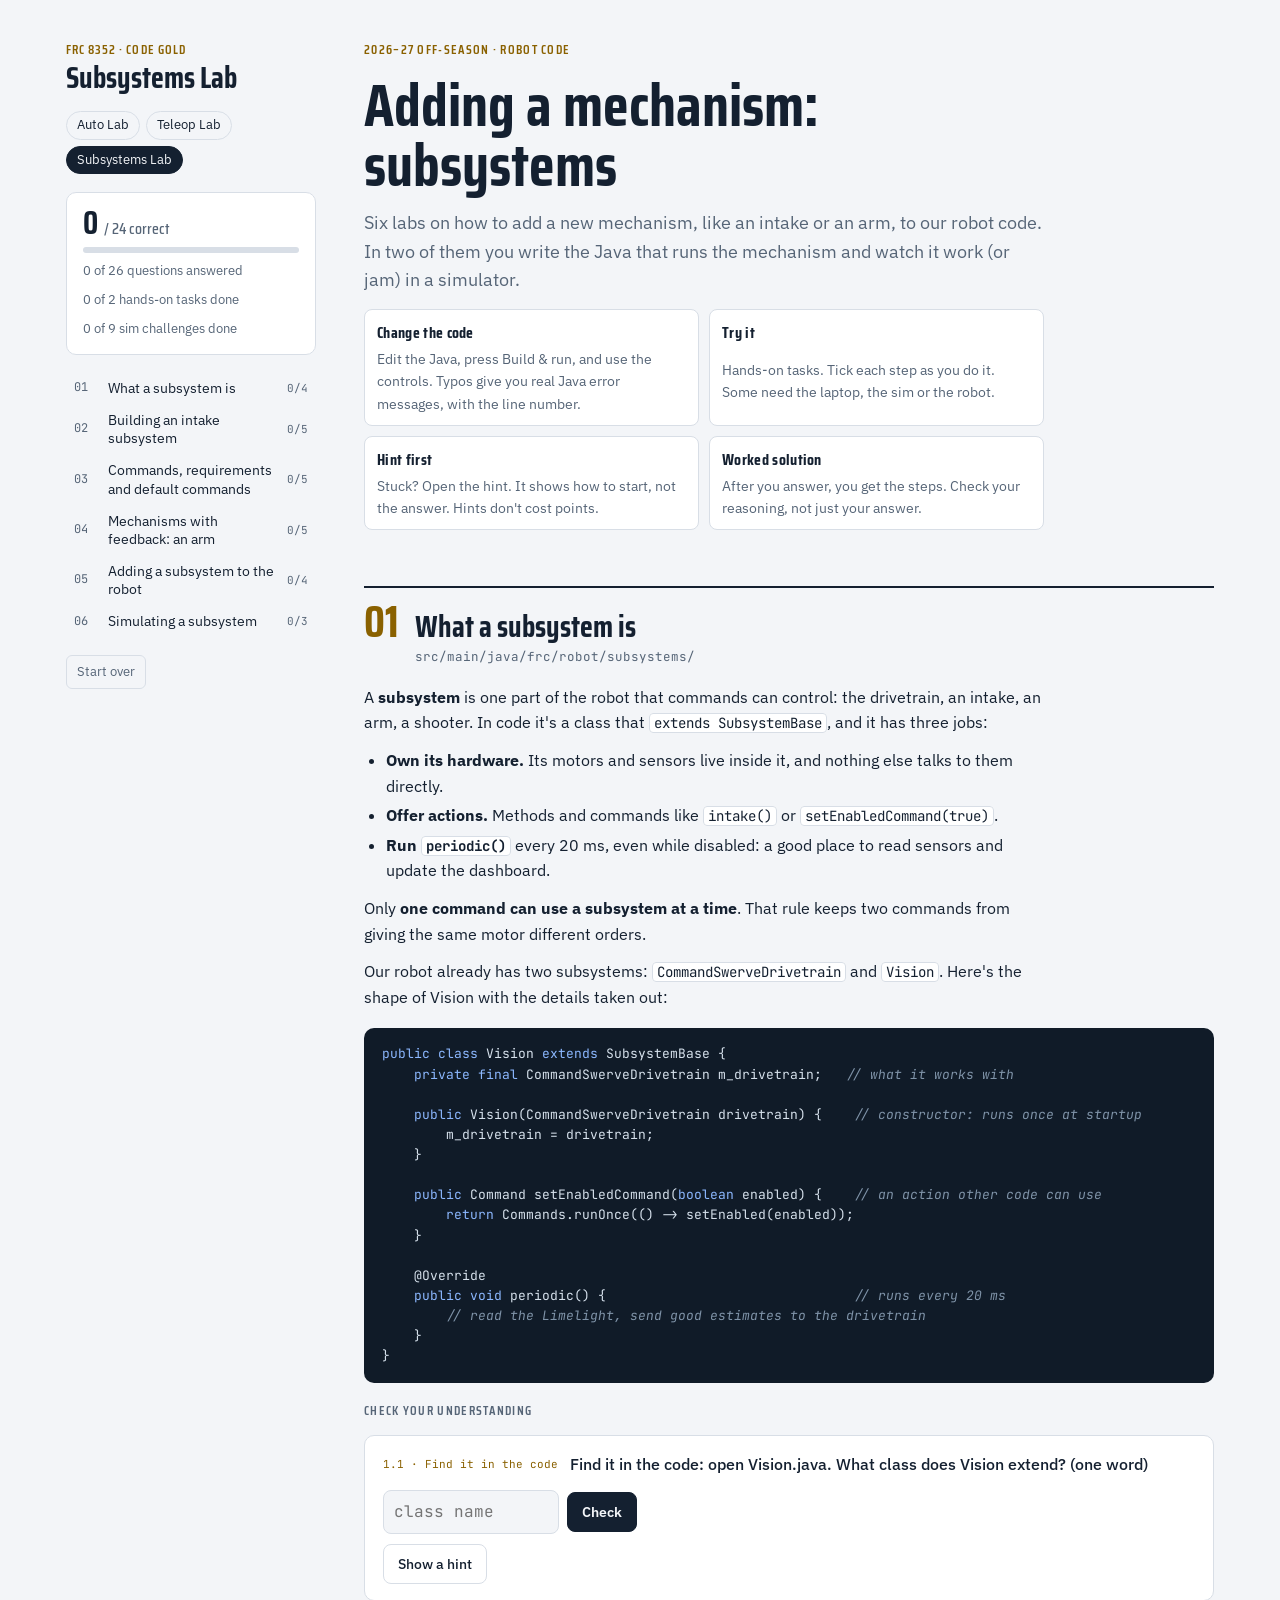
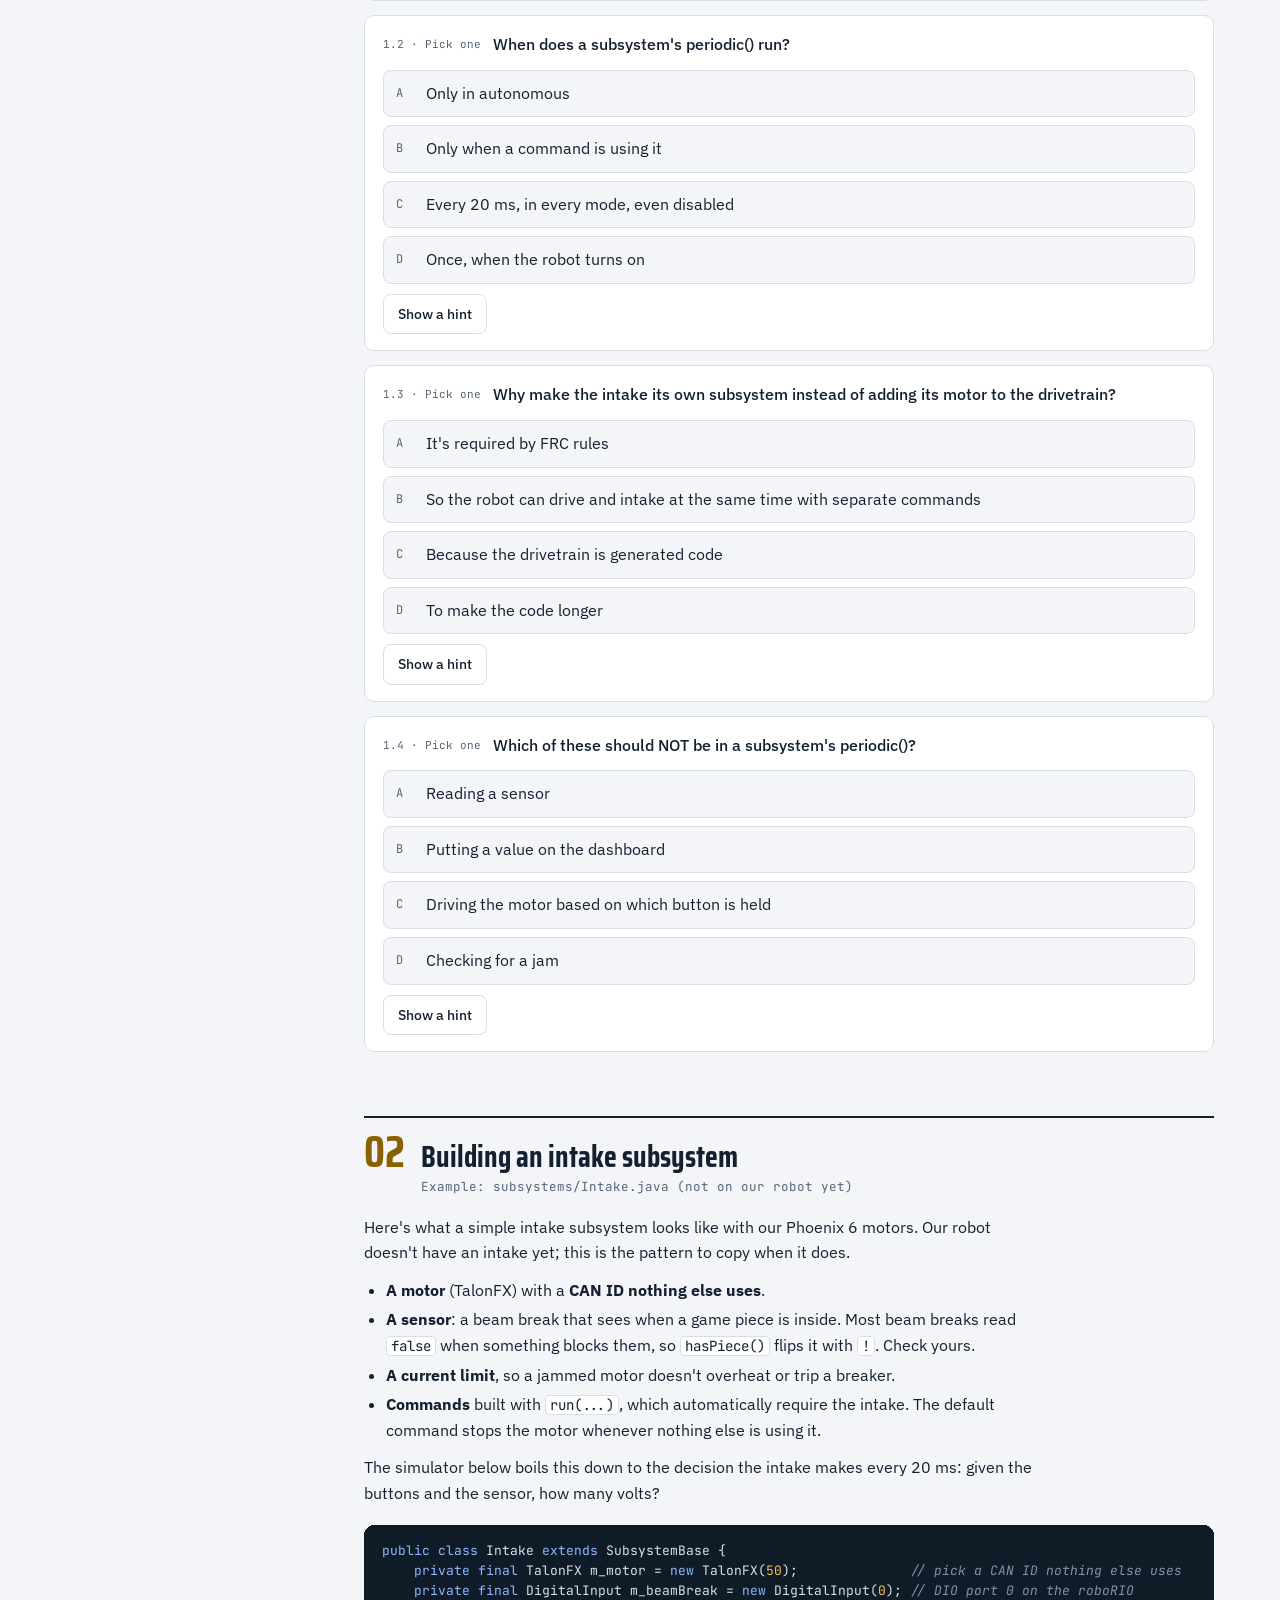
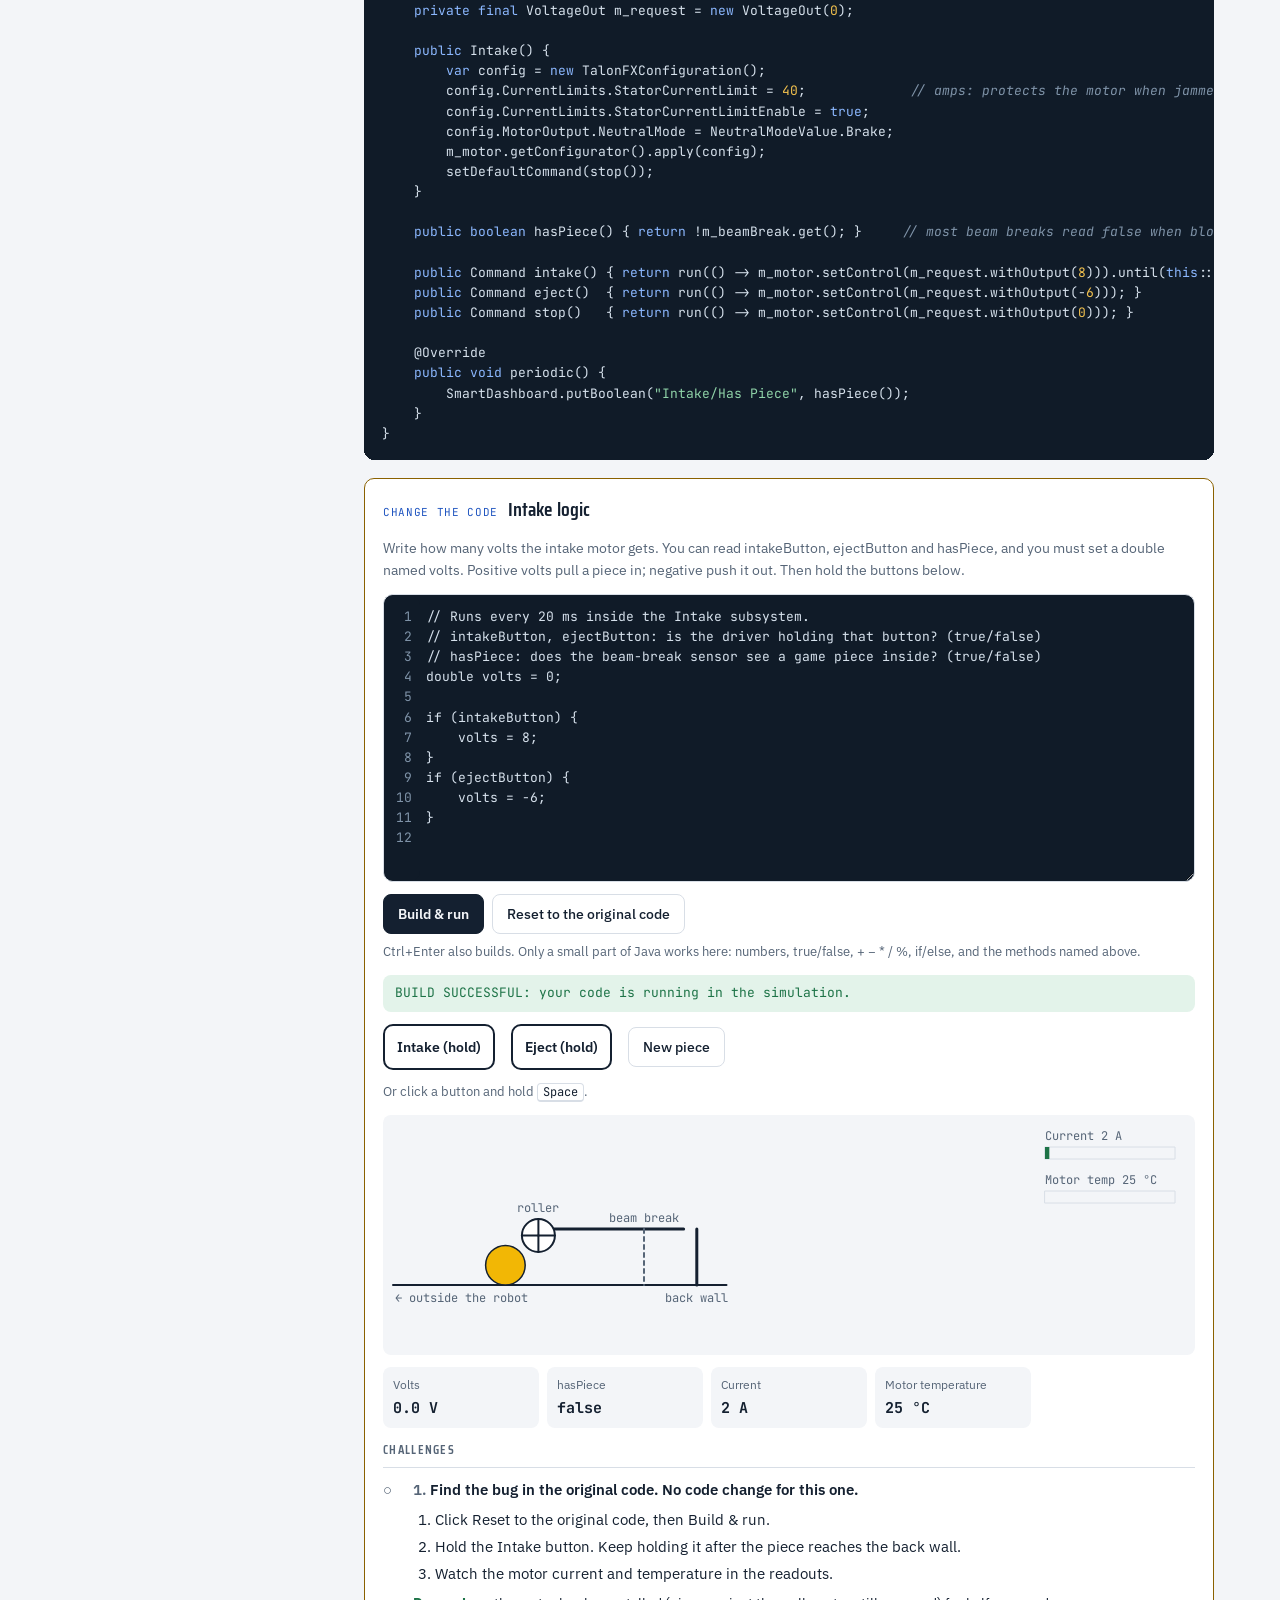
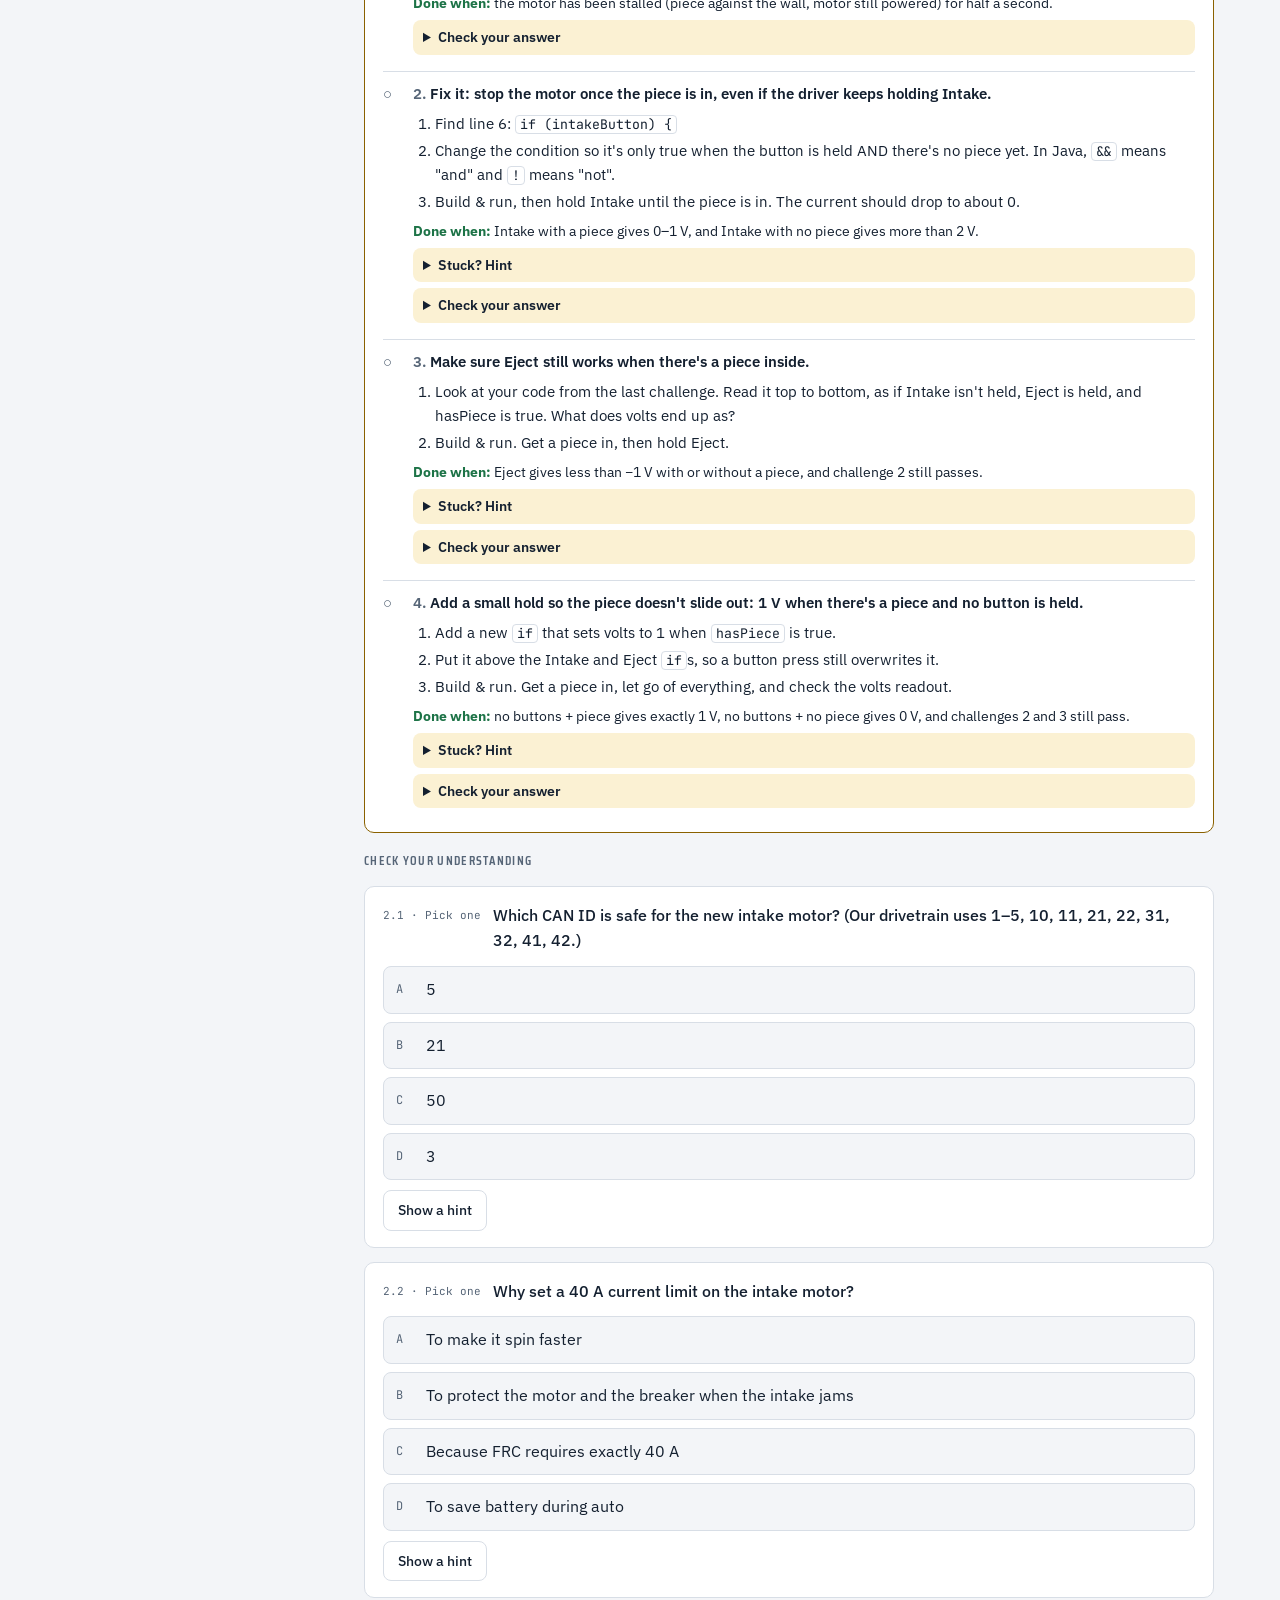
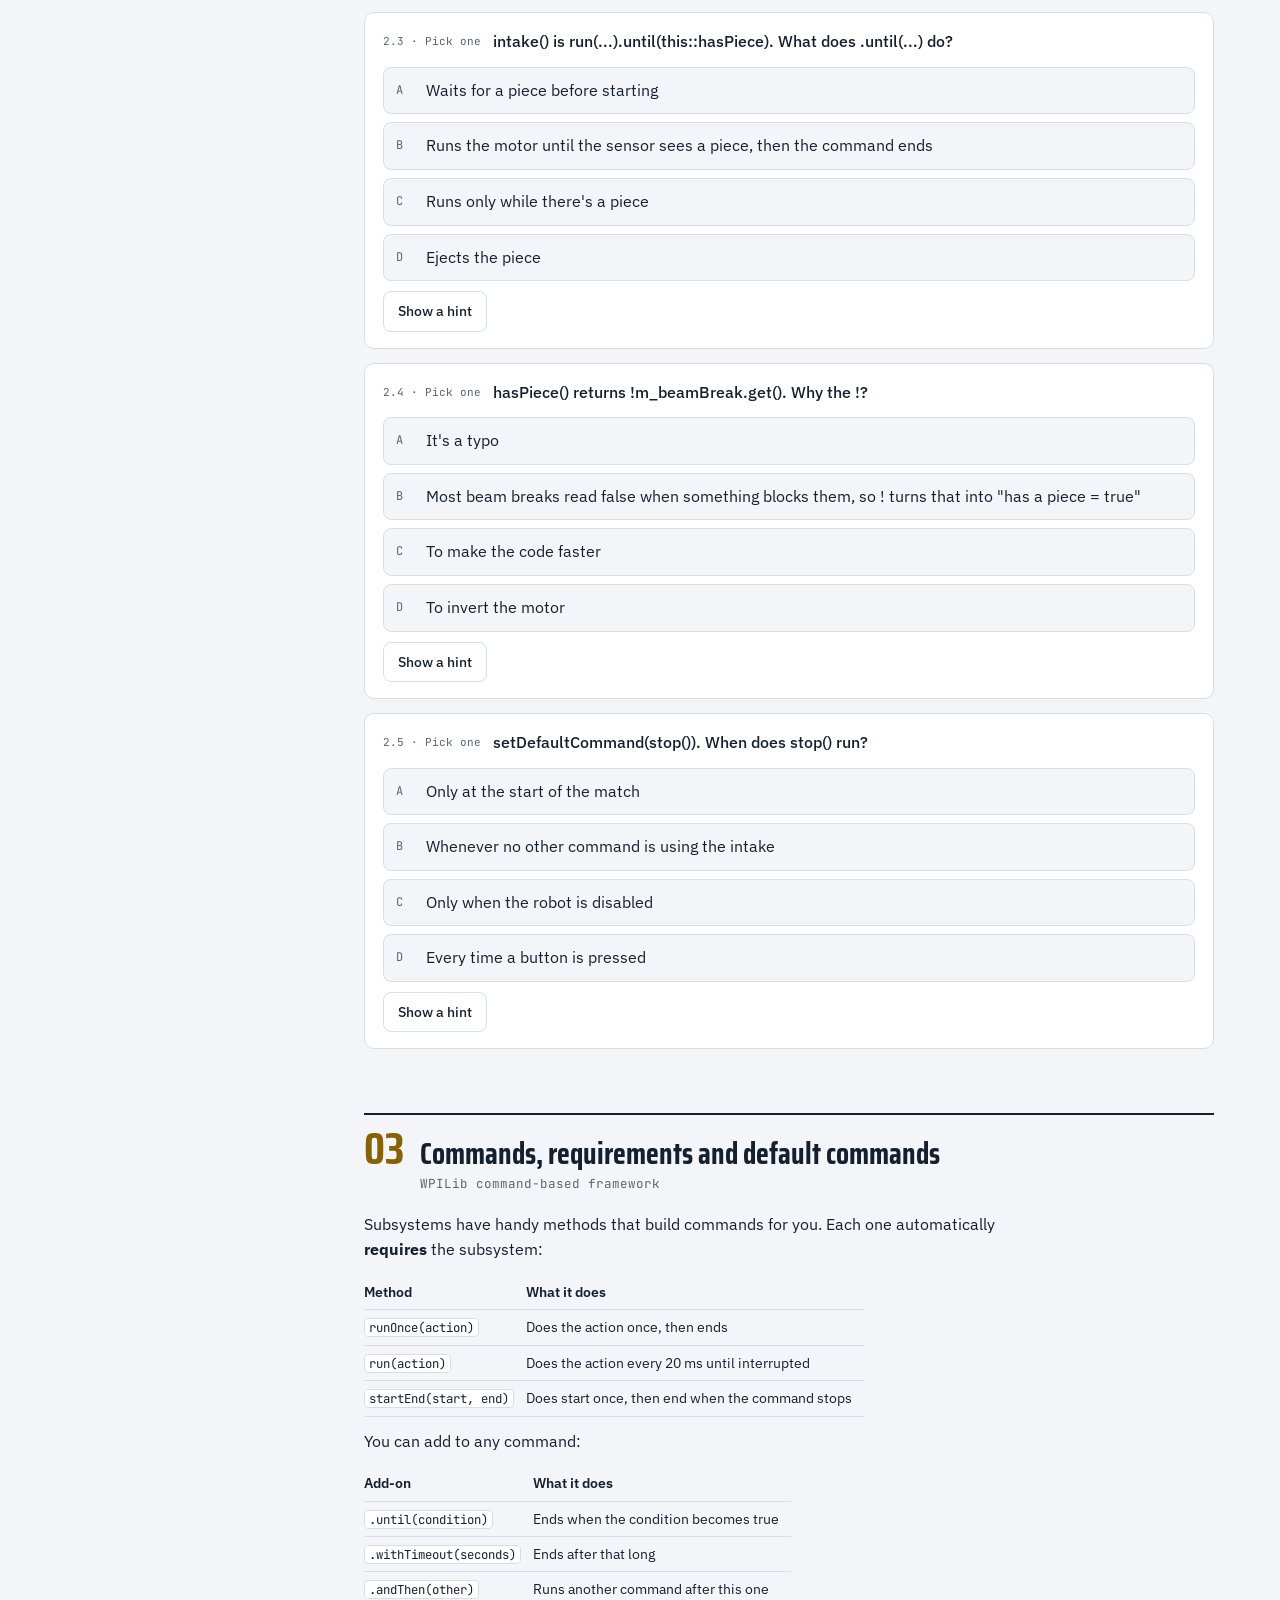
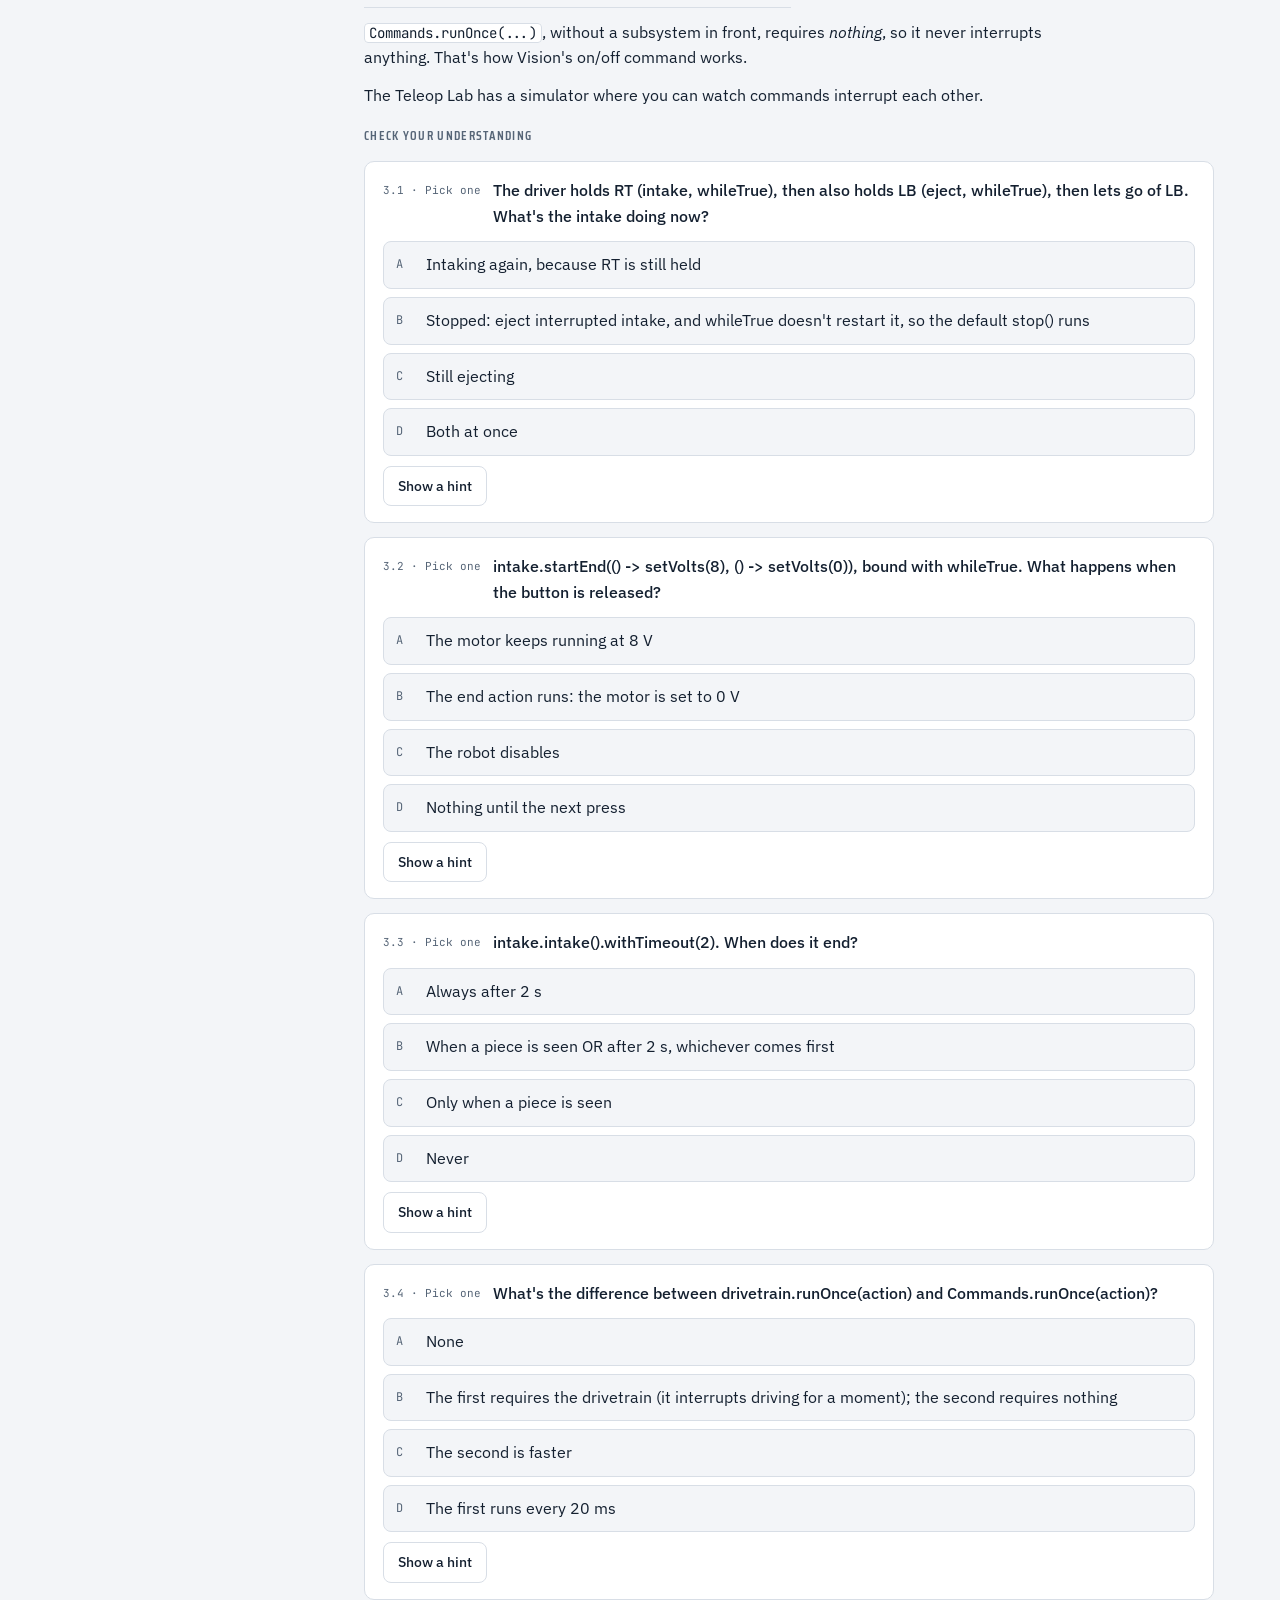
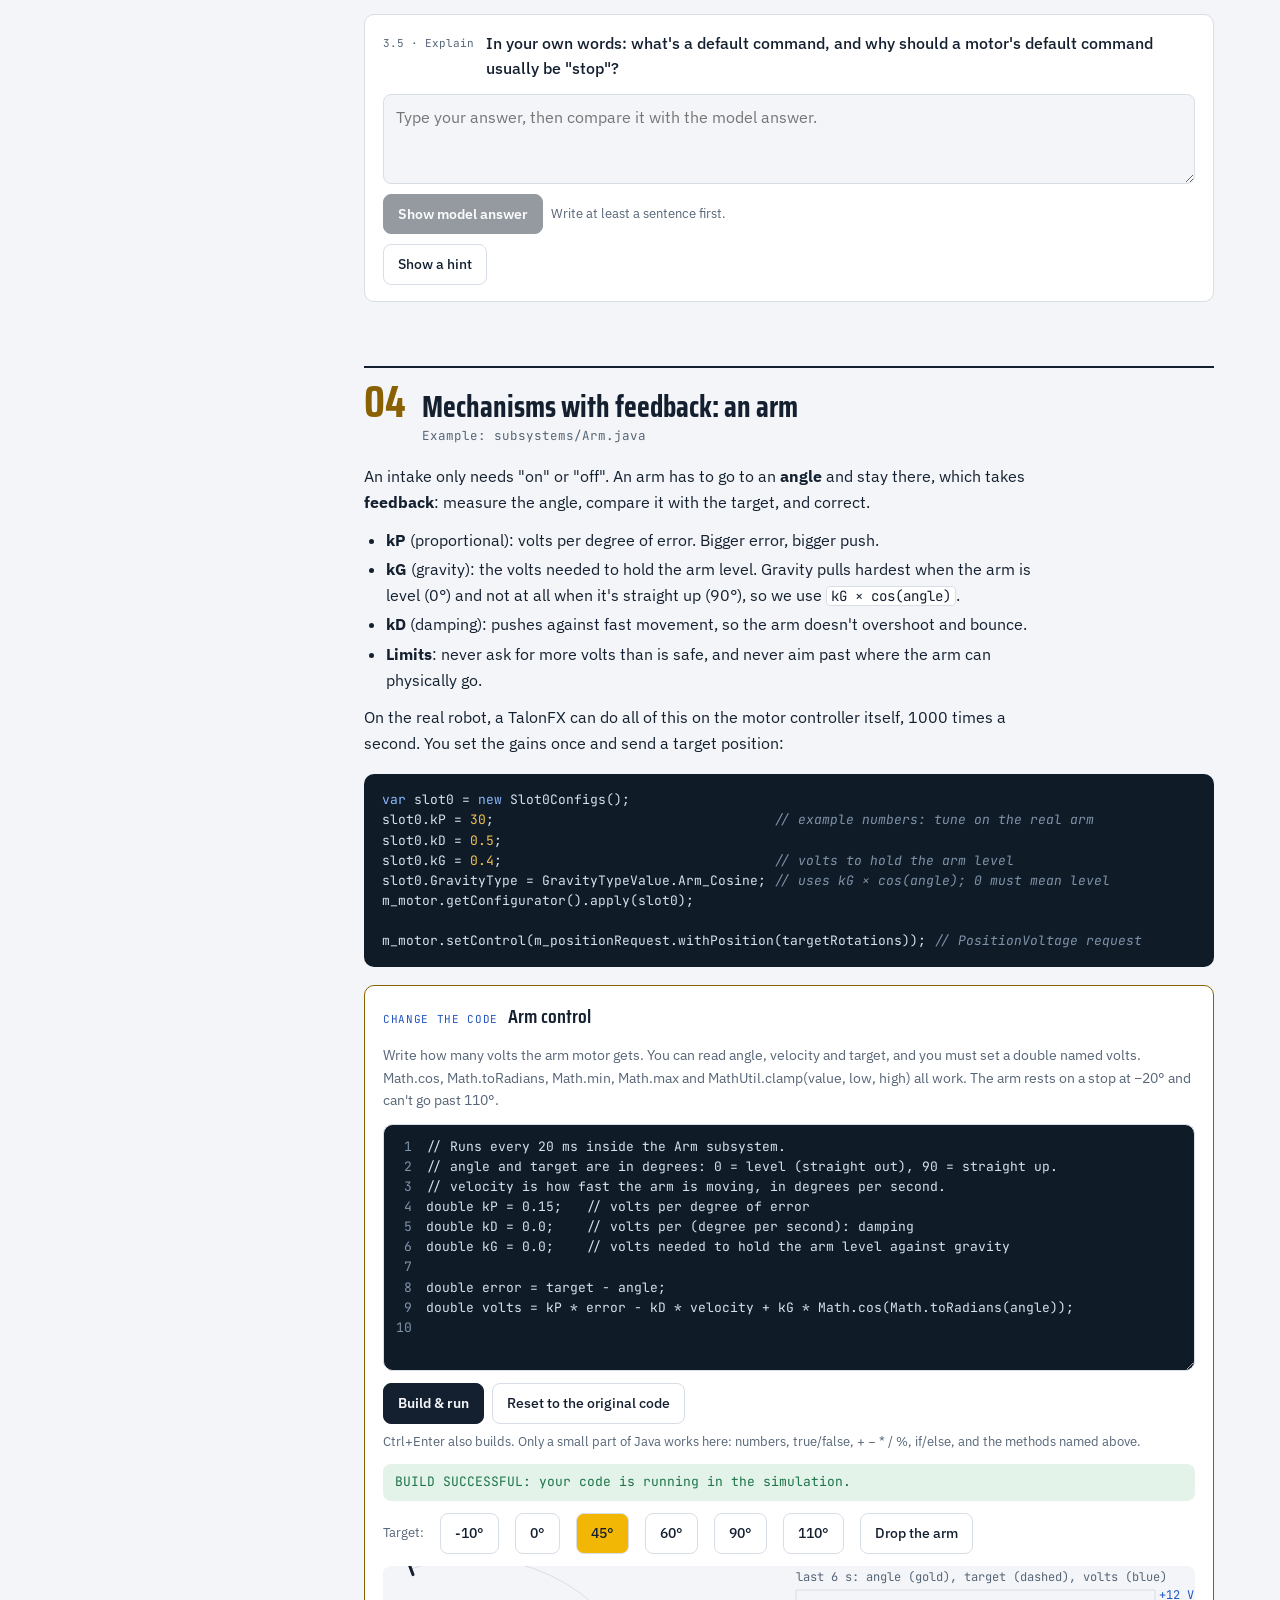
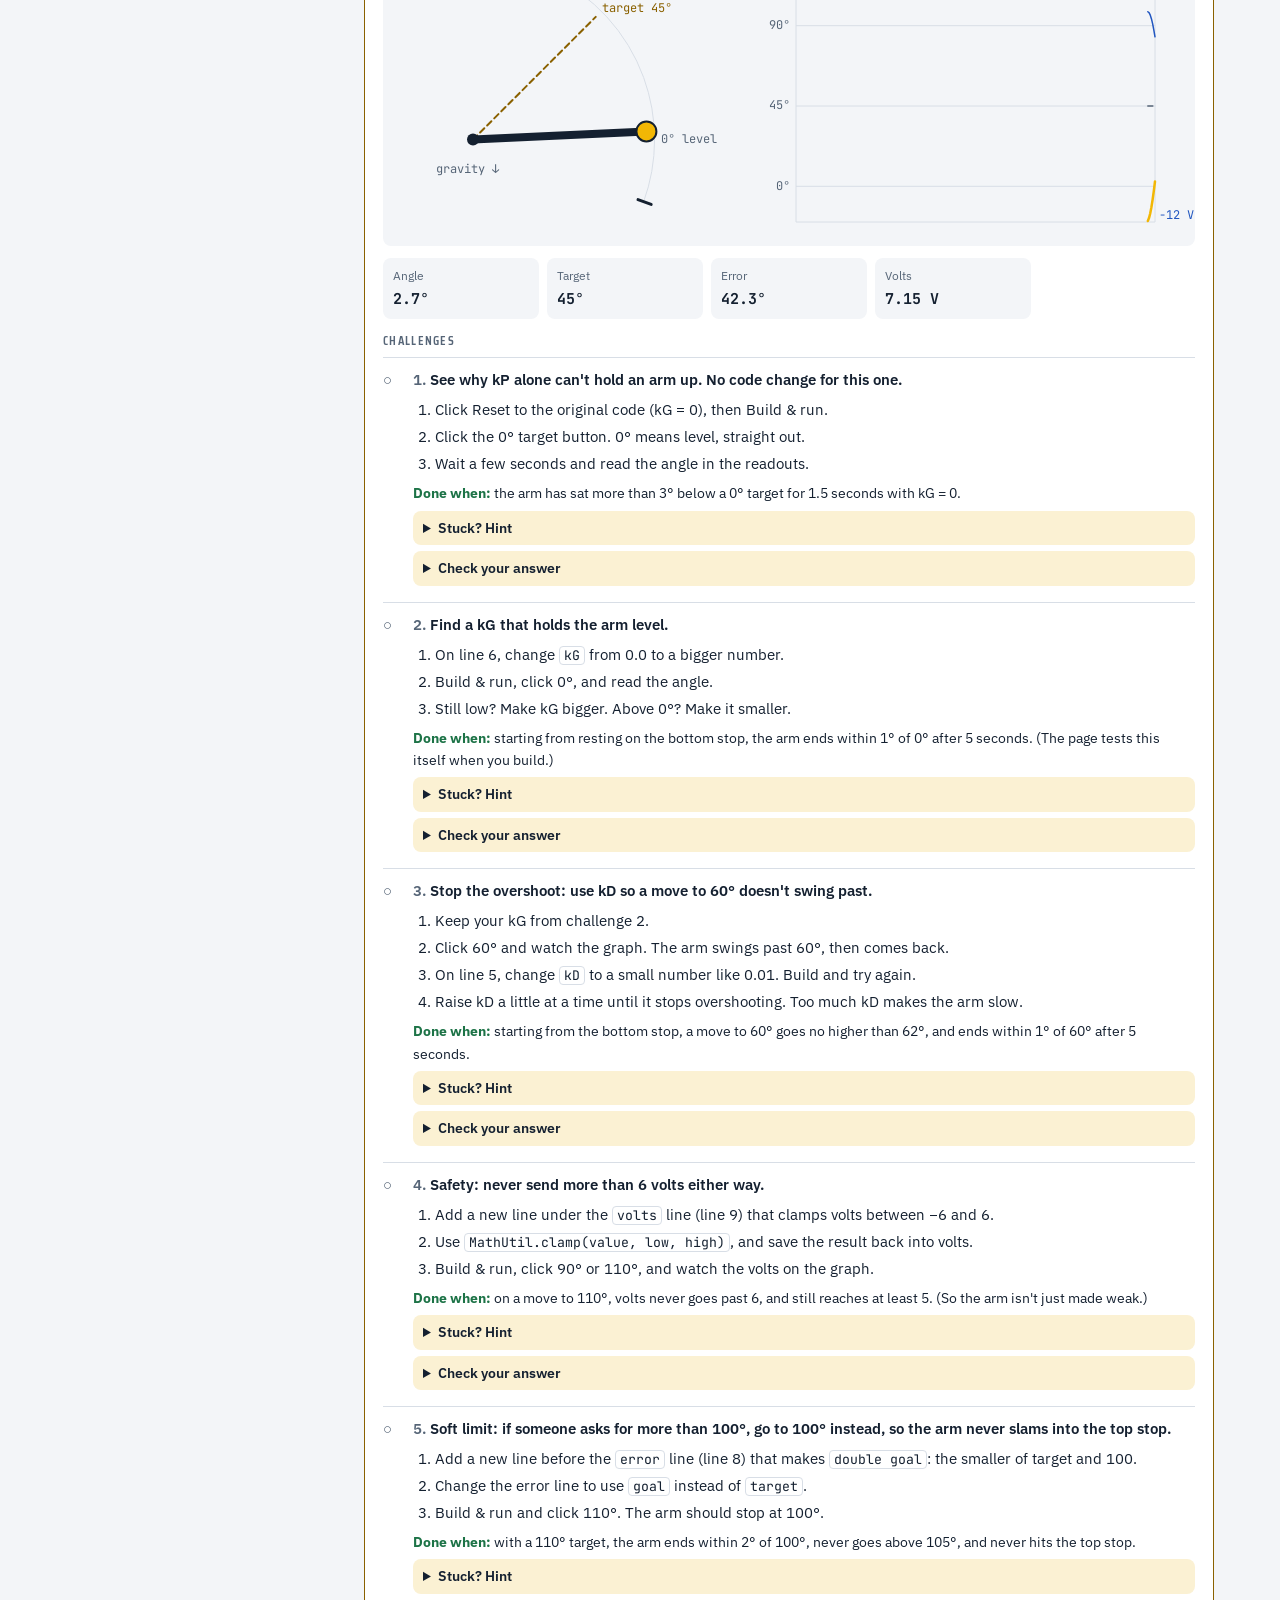
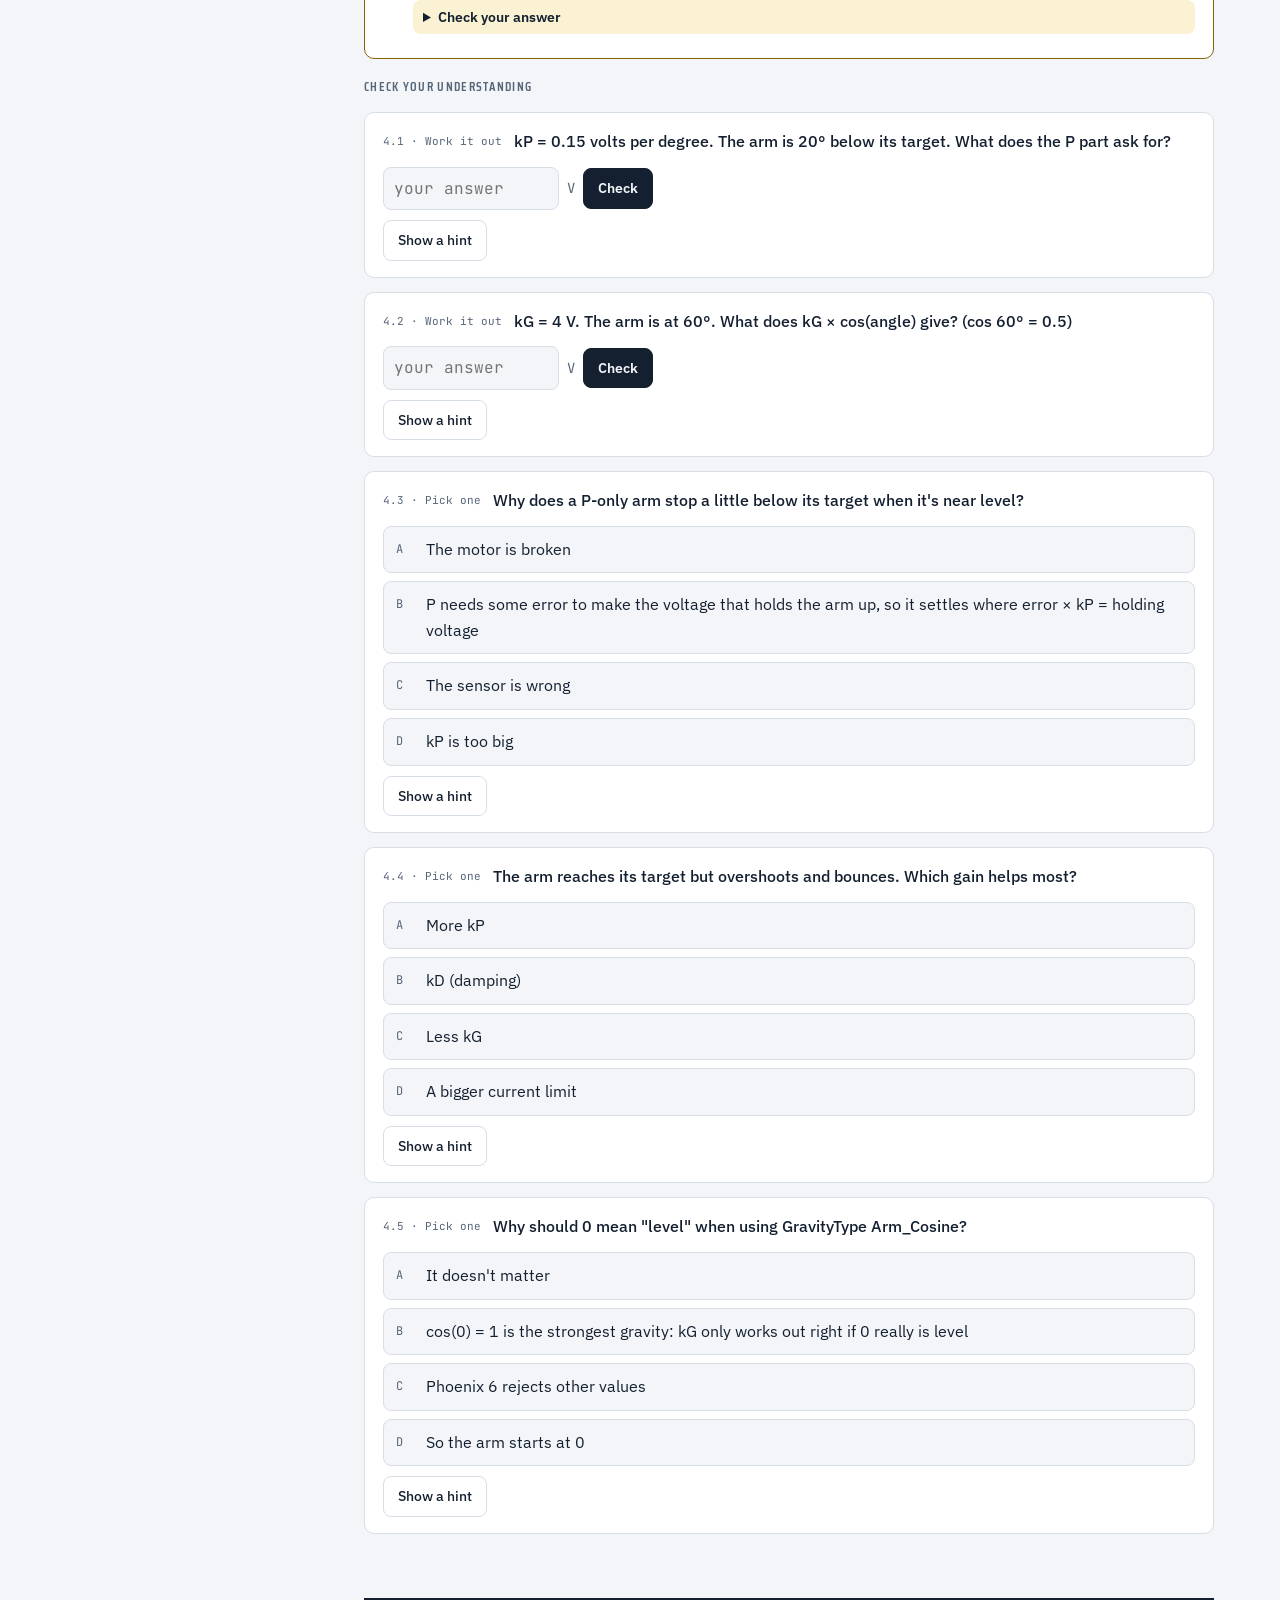
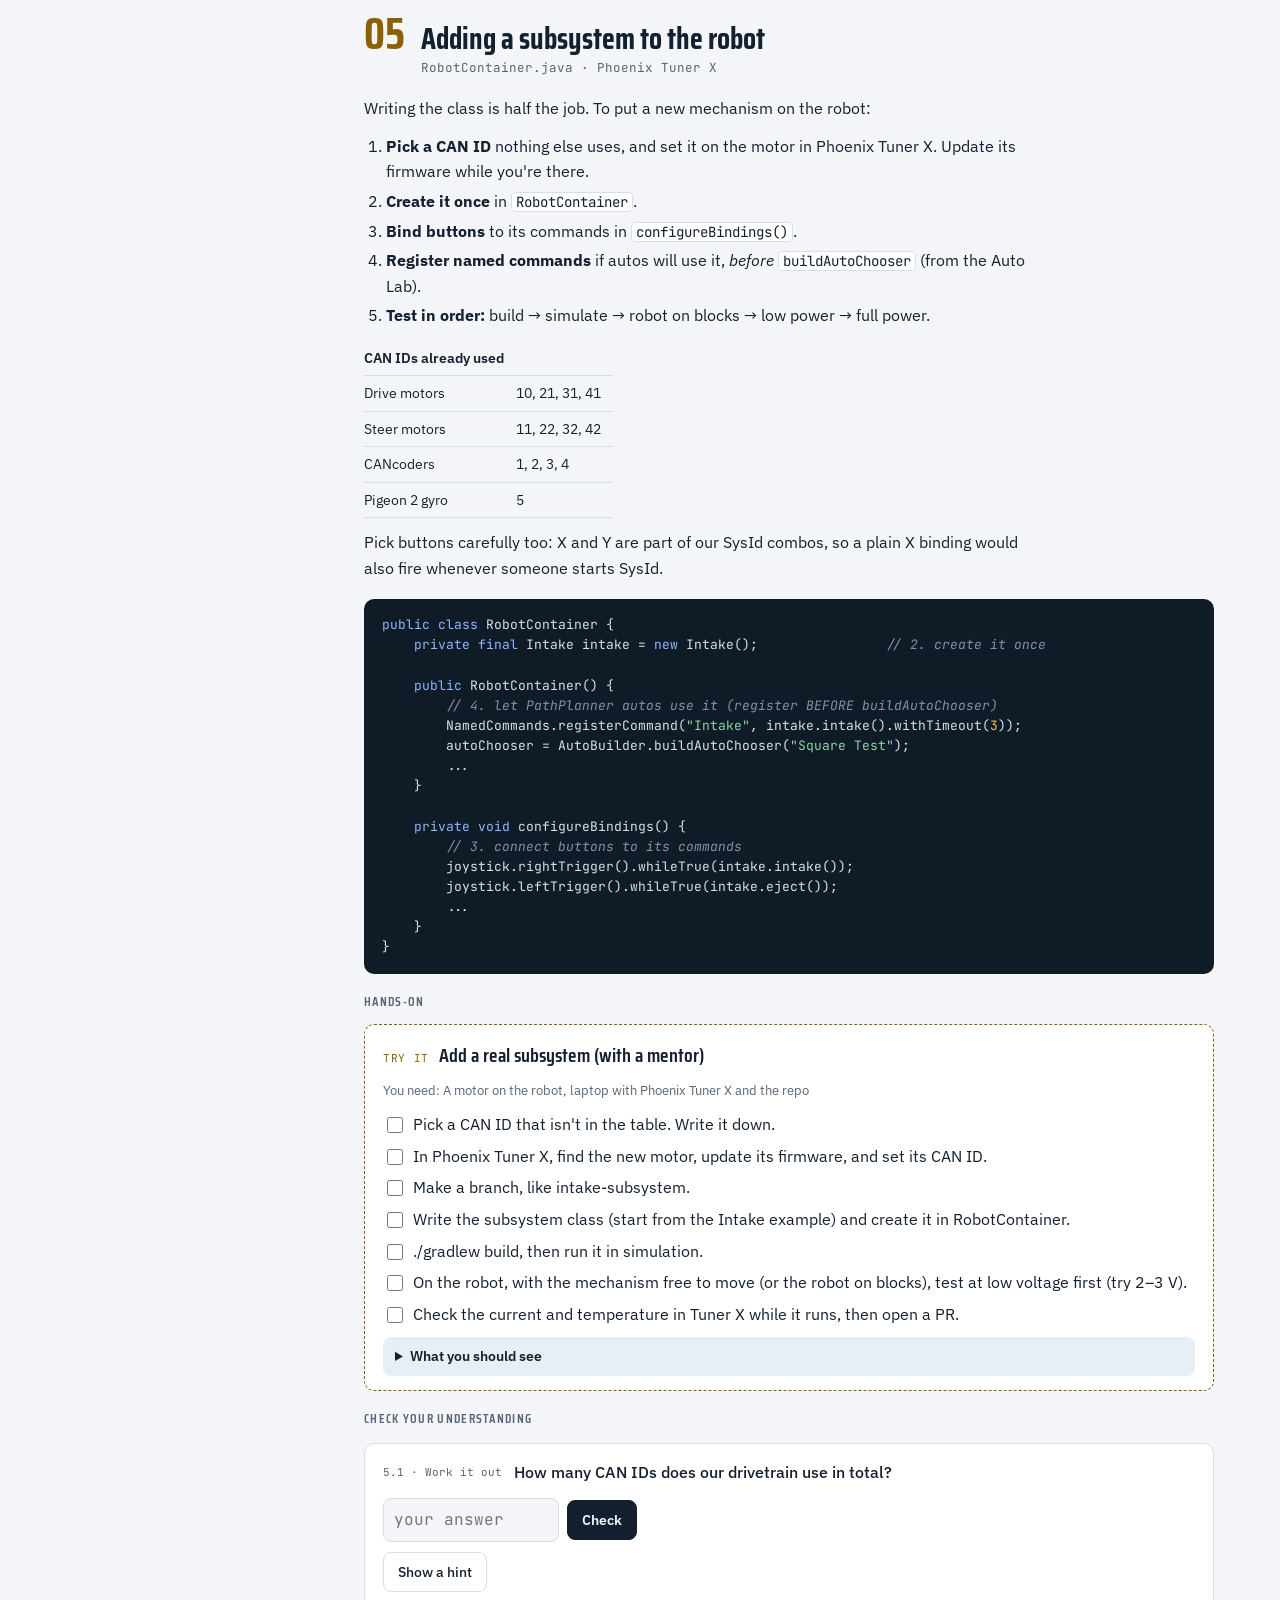
==== subsystems.html @ b02b37c6 "Make code challenges step-by-step Each challenge in the Teleop and Subsystems labs now says which li" ====
<!doctype html>
<html lang="en">
<head>
<meta charset="utf-8">
<meta name="viewport" content="width=device-width,initial-scale=1,viewport-fit=cover">
<title>CODE Gold Subsystems Lab</title>
<meta name="claude:viewport-fit-sides" content="cover">
<link rel="preconnect" href="https://fonts.googleapis.com">
<link rel="preconnect" href="https://fonts.gstatic.com" crossorigin>
<link rel="stylesheet" href="https://fonts.googleapis.com/css2?family=Saira+Condensed:wght@500;600;700&family=IBM+Plex+Sans:ital,wght@0,400;0,500;0,600;1,400&family=JetBrains+Mono:wght@400;500&display=swap">
<link rel="stylesheet" href="lab.css">
</head>
<body>
<div class="wrap">
  <aside class="rail">
    <div class="brand">
      <span class="team">FRC 8352 · CODE Gold</span>
      <span class="name">Subsystems Lab</span>
    </div>
    <nav class="labnav" aria-label="Labs"><a href="./">Auto Lab</a><a href="teleop.html">Teleop Lab</a><a href="subsystems.html" aria-current="page">Subsystems Lab</a></nav>
    <div class="score" aria-live="polite">
      <div class="big"><span id="scoreRight">0</span> <small>/ <span id="scoreTotal">0</span> correct</small></div>
      <div class="bar"><i id="scoreBar"></i></div>
      <div class="sub" id="scoreSub">0 of 0 questions answered</div>
      <div class="sub" id="taskSub">0 of 0 hands-on tasks done</div>
      <div class="sub" id="simSub">0 of 0 sim challenges done</div>
    </div>
    <ul class="toc" id="toc"></ul>
    <button class="reset" id="resetBtn" type="button">Start over</button>
  </aside>

  <main>
    <section class="intro">
      <span class="eyebrow">2026–27 off-season · robot code</span>
      <h1>Adding a mechanism: subsystems</h1>
      <p class="lede">Six labs on how to add a new mechanism, like an intake or an arm, to our robot code. In two of them you write the Java that runs the mechanism and watch it work (or jam) in a simulator.</p>
      <div class="legend">
        <div><b>Change the code</b><span>Edit the Java, press Build &amp; run, and use the controls. Typos give you real Java error messages, with the line number.</span></div>
        <div><b>Try it</b><span>Hands-on tasks. Tick each step as you do it. Some need the laptop, the sim or the robot.</span></div>
        <div><b>Hint first</b><span>Stuck? Open the hint. It shows how to start, not the answer. Hints don't cost points.</span></div>
        <div><b>Worked solution</b><span>After you answer, you get the steps. Check your reasoning, not just your answer.</span></div>
      </div>
    </section>
    <div class="lessons" id="lessons"></div>
    <section class="done-card">
      <h2>Finished?</h2>
      <p id="doneText">Answer every question to see your result here.</p>
      <ul id="doneList"></ul>
    </section>
  </main>
</div>

<script src="lab.js"></script>
<script>
/* ===================== lessons ===================== */
const SUB_LESSONS = [
{
  id: "what", title: "What a subsystem is", where: "src/main/java/frc/robot/subsystems/",
  body: `
<p>A <b>subsystem</b> is one part of the robot that commands can control: the drivetrain, an intake, an arm, a shooter. In code it's a class that <code>extends SubsystemBase</code>, and it has three jobs:</p>
<ul>
<li><b>Own its hardware.</b> Its motors and sensors live inside it, and nothing else talks to them directly.</li>
<li><b>Offer actions.</b> Methods and commands like <code>intake()</code> or <code>setEnabledCommand(true)</code>.</li>
<li><b>Run <code>periodic()</code></b> every 20 ms, even while disabled: a good place to read sensors and update the dashboard.</li>
</ul>
<p>Only <b>one command can use a subsystem at a time</b>. That rule keeps two commands from giving the same motor different orders.</p>
<p>Our robot already has two subsystems: <code>CommandSwerveDrivetrain</code> and <code>Vision</code>. Here's the shape of Vision with the details taken out:</p>`,
  code: `public class Vision extends SubsystemBase {
    private final CommandSwerveDrivetrain m_drivetrain;   // what it works with

    public Vision(CommandSwerveDrivetrain drivetrain) {    // constructor: runs once at startup
        m_drivetrain = drivetrain;
    }

    public Command setEnabledCommand(boolean enabled) {    // an action other code can use
        return Commands.runOnce(() -> setEnabled(enabled));
    }

    @Override
    public void periodic() {                               // runs every 20 ms
        // read the Limelight, send good estimates to the drivetrain
    }
}`,
  questions: [
    { id: "w1", type: "text", find: true, q: "Find it in the code: open Vision.java. What class does Vision extend? (one word)", accept: ["SubsystemBase"], placeholder: "class name",
      hint: "Look at the line that starts with public class Vision.",
      steps: ["Open subsystems/Vision.java.", "The class line reads: public class Vision extends SubsystemBase.", "Extending SubsystemBase is what makes it a subsystem: WPILib calls its periodic() and tracks which command is using it."] },
    { id: "w2", type: "mc", q: "When does a subsystem's periodic() run?",
      options: ["Only in autonomous", "Only when a command is using it", "Every 20 ms, in every mode, even disabled", "Once, when the robot turns on"], answer: 2,
      hint: "Read the third bullet in the lesson.",
      steps: ["The command scheduler calls periodic() on every subsystem each loop.", "The loop runs every 20 ms in every mode, including disabled.", "That's why Vision can keep reading the Limelight while the robot is disabled."] },
    { id: "w3", type: "mc", q: "Why make the intake its own subsystem instead of adding its motor to the drivetrain?",
      options: ["It's required by FRC rules", "So the robot can drive and intake at the same time with separate commands", "Because the drivetrain is generated code", "To make the code longer"], answer: 1,
      hint: "Remember the rule: one command per subsystem.",
      steps: ["Only one command can use a subsystem at a time.", "If the intake motor were in the drivetrain, an intake command would interrupt driving.", "As separate subsystems, a drive command and an intake command can run together."] },
    { id: "w4", type: "mc", q: "Which of these should NOT be in a subsystem's periodic()?",
      options: ["Reading a sensor", "Putting a value on the dashboard", "Driving the motor based on which button is held", "Checking for a jam"], answer: 2,
      hint: "Which job belongs to commands and bindings instead?",
      steps: ["periodic() runs all the time, no matter which command is running.", "Deciding what the motor does from buttons is the job of commands and bindings.", "If periodic() also drove the motor, it would fight whatever command is running."] }
  ]
},
{
  id: "build", sims: ["intake"], title: "Building an intake subsystem", where: "Example: subsystems/Intake.java (not on our robot yet)",
  body: `
<p>Here's what a simple intake subsystem looks like with our Phoenix 6 motors. Our robot doesn't have an intake yet; this is the pattern to copy when it does.</p>
<ul>
<li><b>A motor</b> (TalonFX) with a <b>CAN ID nothing else uses</b>.</li>
<li><b>A sensor</b>: a beam break that sees when a game piece is inside. Most beam breaks read <code>false</code> when something blocks them, so <code>hasPiece()</code> flips it with <code>!</code>. Check yours.</li>
<li><b>A current limit</b>, so a jammed motor doesn't overheat or trip a breaker.</li>
<li><b>Commands</b> built with <code>run(...)</code>, which automatically require the intake. The default command stops the motor whenever nothing else is using it.</li>
</ul>
<p>The simulator below boils this down to the decision the intake makes every 20 ms: given the buttons and the sensor, how many volts?</p>`,
  code: `public class Intake extends SubsystemBase {
    private final TalonFX m_motor = new TalonFX(50);              // pick a CAN ID nothing else uses
    private final DigitalInput m_beamBreak = new DigitalInput(0); // DIO port 0 on the roboRIO
    private final VoltageOut m_request = new VoltageOut(0);

    public Intake() {
        var config = new TalonFXConfiguration();
        config.CurrentLimits.StatorCurrentLimit = 40;             // amps: protects the motor when jammed
        config.CurrentLimits.StatorCurrentLimitEnable = true;
        config.MotorOutput.NeutralMode = NeutralModeValue.Brake;
        m_motor.getConfigurator().apply(config);
        setDefaultCommand(stop());
    }

    public boolean hasPiece() { return !m_beamBreak.get(); }     // most beam breaks read false when blocked

    public Command intake() { return run(() -> m_motor.setControl(m_request.withOutput(8))).until(this::hasPiece); }
    public Command eject()  { return run(() -> m_motor.setControl(m_request.withOutput(-6))); }
    public Command stop()   { return run(() -> m_motor.setControl(m_request.withOutput(0))); }

    @Override
    public void periodic() {
        SmartDashboard.putBoolean("Intake/Has Piece", hasPiece());
    }
}`,
  questions: [
    { id: "i1", type: "mc", q: "Which CAN ID is safe for the new intake motor? (Our drivetrain uses 1–5, 10, 11, 21, 22, 31, 32, 41, 42.)",
      options: ["5", "21", "50", "3"], answer: 2,
      hint: "Cross off every ID the drivetrain already uses.",
      steps: ["5 is the Pigeon gyro.", "21 is the front-right drive motor.", "3 is the back-right CANcoder.", "50 isn't used, so it's safe."] },
    { id: "i2", type: "mc", q: "Why set a 40 A current limit on the intake motor?",
      options: ["To make it spin faster", "To protect the motor and the breaker when the intake jams", "Because FRC requires exactly 40 A", "To save battery during auto"], answer: 1,
      hint: "What happens to current when a motor is stuck?",
      steps: ["A stuck (stalled) motor draws a huge current.", "Huge current heats the motor fast and can trip the breaker.", "A current limit caps it, so a jam is annoying instead of damaging."] },
    { id: "i3", type: "mc", q: "intake() is run(...).until(this::hasPiece). What does .until(...) do?",
      options: ["Waits for a piece before starting", "Runs the motor until the sensor sees a piece, then the command ends", "Runs only while there's a piece", "Ejects the piece"], answer: 1,
      hint: "until = keep going until something becomes true.",
      steps: ["run(...) would keep the motor going forever.", ".until(this::hasPiece) ends the command as soon as hasPiece() is true.", "When it ends, the default command (stop) takes over and the motor stops."] },
    { id: "i4", type: "mc", q: "hasPiece() returns !m_beamBreak.get(). Why the !?",
      options: ["It's a typo", "Most beam breaks read false when something blocks them, so ! turns that into \"has a piece = true\"", "To make the code faster", "To invert the motor"], answer: 1,
      hint: "! means \"not\". What does the sensor read when a piece blocks it?",
      steps: ["The beam break reads true when the beam is clear and false when it's blocked (for most sensors).", "A piece blocks the beam, so get() is false when we have a piece.", "!false = true, so hasPiece() is true. Always test your sensor to be sure."] },
    { id: "i5", type: "mc", q: "setDefaultCommand(stop()). When does stop() run?",
      options: ["Only at the start of the match", "Whenever no other command is using the intake", "Only when the robot is disabled", "Every time a button is pressed"], answer: 1,
      hint: "What's a default command for?",
      steps: ["A default command runs whenever its subsystem has nothing else to do.", "So after intake() ends or eject() is released, stop() takes over.", "That makes \"motor off\" the safe normal state."] }
  ]
},
{
  id: "commands", title: "Commands, requirements and default commands", where: "WPILib command-based framework",
  body: `
<p>Subsystems have handy methods that build commands for you. Each one automatically <b>requires</b> the subsystem:</p>
<div class="tbl"><table>
<tr><th>Method</th><th>What it does</th></tr>
<tr><td><code>runOnce(action)</code></td><td>Does the action once, then ends</td></tr>
<tr><td><code>run(action)</code></td><td>Does the action every 20 ms until interrupted</td></tr>
<tr><td><code>startEnd(start, end)</code></td><td>Does start once, then end when the command stops</td></tr>
</table></div>
<p>You can add to any command:</p>
<div class="tbl"><table>
<tr><th>Add-on</th><th>What it does</th></tr>
<tr><td><code>.until(condition)</code></td><td>Ends when the condition becomes true</td></tr>
<tr><td><code>.withTimeout(seconds)</code></td><td>Ends after that long</td></tr>
<tr><td><code>.andThen(other)</code></td><td>Runs another command after this one</td></tr>
</table></div>
<p><code>Commands.runOnce(...)</code>, without a subsystem in front, requires <i>nothing</i>, so it never interrupts anything. That's how Vision's on/off command works.</p>
<p>The Teleop Lab has a simulator where you can watch commands interrupt each other.</p>`,
  questions: [
    { id: "m1", type: "mc", q: "The driver holds RT (intake, whileTrue), then also holds LB (eject, whileTrue), then lets go of LB. What's the intake doing now?",
      options: ["Intaking again, because RT is still held", "Stopped: eject interrupted intake, and whileTrue doesn't restart it, so the default stop() runs", "Still ejecting", "Both at once"], answer: 1,
      hint: "Both commands require the intake. And whileTrue only starts a command at one moment.",
      steps: ["Pressing LB starts eject, which interrupts intake (same subsystem).", "Releasing LB ends eject.", "RT is still held, but whileTrue only starts when the button is first pressed, so intake doesn't come back.", "Nothing is using the intake, so the default command stop() runs. Press RT again to intake."] },
    { id: "m2", type: "mc", q: "intake.startEnd(() -> setVolts(8), () -> setVolts(0)), bound with whileTrue. What happens when the button is released?",
      options: ["The motor keeps running at 8 V", "The end action runs: the motor is set to 0 V", "The robot disables", "Nothing until the next press"], answer: 1,
      hint: "startEnd has two actions. When does the second one run?",
      steps: ["startEnd runs the first action when the command starts.", "Releasing the button ends the command, which runs the second action.", "setVolts(0) stops the motor."] },
    { id: "m3", type: "mc", q: "intake.intake().withTimeout(2). When does it end?",
      options: ["Always after 2 s", "When a piece is seen OR after 2 s, whichever comes first", "Only when a piece is seen", "Never"], answer: 1,
      hint: "intake() already ends on its own. Now there are two ways to end.",
      steps: ["intake() ends when hasPiece() is true.", ".withTimeout(2) adds another way to end: 2 seconds.", "Whichever happens first ends it. Great for autos, so a missed piece can't get the routine stuck."] },
    { id: "m4", type: "mc", q: "What's the difference between drivetrain.runOnce(action) and Commands.runOnce(action)?",
      options: ["None", "The first requires the drivetrain (it interrupts driving for a moment); the second requires nothing", "The second is faster", "The first runs every 20 ms"], answer: 1,
      hint: "Which one has a subsystem in front of it?",
      steps: ["subsystem.runOnce(...) builds a command that requires that subsystem.", "Commands.runOnce(...) builds one with no requirements.", "Our left bumper uses drivetrain.runOnce(drivetrain::seedFieldCentric), which interrupts driving for one loop."] },
    { id: "m5", type: "write", q: "In your own words: what's a default command, and why should a motor's default command usually be \"stop\"?",
      hint: "What should a mechanism do when nobody is asking it to do anything?",
      model: "A default command runs whenever no other command is using the subsystem. Making it stop() means the mechanism goes back to a safe, known state, motor off, as soon as a button is released or an auto step finishes, instead of continuing whatever it was last told." }
  ]
},
{
  id: "arm", sims: ["arm"], title: "Mechanisms with feedback: an arm", where: "Example: subsystems/Arm.java",
  body: `
<p>An intake only needs "on" or "off". An arm has to go to an <b>angle</b> and stay there, which takes <b>feedback</b>: measure the angle, compare it with the target, and correct.</p>
<ul>
<li><b>kP</b> (proportional): volts per degree of error. Bigger error, bigger push.</li>
<li><b>kG</b> (gravity): the volts needed to hold the arm level. Gravity pulls hardest when the arm is level (0°) and not at all when it's straight up (90°), so we use <code>kG × cos(angle)</code>.</li>
<li><b>kD</b> (damping): pushes against fast movement, so the arm doesn't overshoot and bounce.</li>
<li><b>Limits</b>: never ask for more volts than is safe, and never aim past where the arm can physically go.</li>
</ul>
<p>On the real robot, a TalonFX can do all of this on the motor controller itself, 1000 times a second. You set the gains once and send a target position:</p>`,
  code: `var slot0 = new Slot0Configs();
slot0.kP = 30;                                   // example numbers: tune on the real arm
slot0.kD = 0.5;
slot0.kG = 0.4;                                  // volts to hold the arm level
slot0.GravityType = GravityTypeValue.Arm_Cosine; // uses kG × cos(angle); 0 must mean level
m_motor.getConfigurator().apply(slot0);

m_motor.setControl(m_positionRequest.withPosition(targetRotations)); // PositionVoltage request`,
  questions: [
    { id: "a1", type: "num", q: "kP = 0.15 volts per degree. The arm is 20° below its target. What does the P part ask for?", answer: 3, tol: 0.01, unit: "V",
      hint: "P part = kP × error.",
      steps: ["error = 20°.", "0.15 × 20 = 3 V."] },
    { id: "a2", type: "num", q: "kG = 4 V. The arm is at 60°. What does kG × cos(angle) give? (cos 60° = 0.5)", answer: 2, tol: 0.01, unit: "V",
      hint: "Multiply kG by the cosine.",
      steps: ["cos(60°) = 0.5.", "4 × 0.5 = 2 V.", "At 60° gravity pulls half as hard as when level, so it takes half the holding voltage."] },
    { id: "a3", type: "mc", q: "Why does a P-only arm stop a little below its target when it's near level?",
      options: ["The motor is broken", "P needs some error to make the voltage that holds the arm up, so it settles where error × kP = holding voltage", "The sensor is wrong", "kP is too big"], answer: 1,
      hint: "If the error were zero, how many volts would P give?",
      steps: ["At zero error, P gives zero volts, and gravity pulls the arm down.", "It sags until the error is big enough that kP × error holds it up.", "kG gives the holding voltage directly, so the error can go to zero. Try it in the simulator."] },
    { id: "a4", type: "mc", q: "The arm reaches its target but overshoots and bounces. Which gain helps most?",
      options: ["More kP", "kD (damping)", "Less kG", "A bigger current limit"], answer: 1,
      hint: "Which gain reacts to speed?",
      steps: ["kD pushes against fast movement.", "That slows the arm as it swings toward the target, so it doesn't fly past.", "More kP usually makes bouncing worse."] },
    { id: "a5", type: "mc", q: "Why should 0 mean \"level\" when using GravityType Arm_Cosine?",
      options: ["It doesn't matter", "cos(0) = 1 is the strongest gravity: kG only works out right if 0 really is level", "Phoenix 6 rejects other values", "So the arm starts at 0"], answer: 1,
      hint: "Where is cos biggest?",
      steps: ["cos is biggest (1) at 0° and zero at 90°.", "Gravity is strongest when the arm is level.", "If 0 meant \"straight down\", kG × cos would push hardest exactly where gravity doesn't pull sideways at all."] }
  ]
},
{
  id: "wiring", title: "Adding a subsystem to the robot", where: "RobotContainer.java · Phoenix Tuner X",
  body: `
<p>Writing the class is half the job. To put a new mechanism on the robot:</p>
<ol>
<li><b>Pick a CAN ID</b> nothing else uses, and set it on the motor in Phoenix Tuner X. Update its firmware while you're there.</li>
<li><b>Create it once</b> in <code>RobotContainer</code>.</li>
<li><b>Bind buttons</b> to its commands in <code>configureBindings()</code>.</li>
<li><b>Register named commands</b> if autos will use it, <i>before</i> <code>buildAutoChooser</code> (from the Auto Lab).</li>
<li><b>Test in order:</b> build → simulate → robot on blocks → low power → full power.</li>
</ol>
<div class="tbl"><table>
<tr><th>CAN IDs already used</th><th></th></tr>
<tr><td>Drive motors</td><td>10, 21, 31, 41</td></tr>
<tr><td>Steer motors</td><td>11, 22, 32, 42</td></tr>
<tr><td>CANcoders</td><td>1, 2, 3, 4</td></tr>
<tr><td>Pigeon 2 gyro</td><td>5</td></tr>
</table></div>
<p>Pick buttons carefully too: X and Y are part of our SysId combos, so a plain X binding would also fire whenever someone starts SysId.</p>`,
  code: `public class RobotContainer {
    private final Intake intake = new Intake();                // 2. create it once

    public RobotContainer() {
        // 4. let PathPlanner autos use it (register BEFORE buildAutoChooser)
        NamedCommands.registerCommand("Intake", intake.intake().withTimeout(3));
        autoChooser = AutoBuilder.buildAutoChooser("Square Test");
        ...
    }

    private void configureBindings() {
        // 3. connect buttons to its commands
        joystick.rightTrigger().whileTrue(intake.intake());
        joystick.leftTrigger().whileTrue(intake.eject());
        ...
    }
}`,
  tasks: [
    { id: "t-add", title: "Add a real subsystem (with a mentor)", need: "A motor on the robot, laptop with Phoenix Tuner X and the repo",
      steps: ["Pick a CAN ID that isn't in the table. Write it down.", "In Phoenix Tuner X, find the new motor, update its firmware, and set its CAN ID.", "Make a branch, like intake-subsystem.", "Write the subsystem class (start from the Intake example) and create it in RobotContainer.", "./gradlew build, then run it in simulation.", "On the robot, with the mechanism free to move (or the robot on blocks), test at low voltage first (try 2–3 V).", "Check the current and temperature in Tuner X while it runs, then open a PR."],
      expect: "The new motor shows up in Tuner X with its own ID and no conflicts, spins the right way at low voltage, and stops when the button is released. If it spins backward, fix the motor's direction in its config, not by flipping signs all over the code." }
  ],
  questions: [
    { id: "r1", type: "num", q: "How many CAN IDs does our drivetrain use in total?", answer: 13, tol: 0.01, unit: "",
      hint: "Count the table: drive motors, steer motors, CANcoders and the Pigeon.",
      steps: ["4 drive motors + 4 steer motors = 8.", "4 CANcoders → 12.", "1 Pigeon → 13."] },
    { id: "r2", type: "mc", q: "Two devices end up with the same CAN ID. What happens?",
      options: ["Nothing, CAN sorts it out", "Their messages get mixed up: one or both act wrong or go missing, and Tuner X shows a conflict", "The robot runs twice as fast", "Only the newer one works"], answer: 1,
      hint: "The ID is how each message finds its device.",
      steps: ["Every message on the CAN bus is addressed by device type and ID.", "Two of the same type with the same ID can't be told apart.", "Commands and readings get mixed up. Tuner X flags it, so always check there after adding a device."] },
    { id: "r3", type: "mc", q: "You add NamedCommands.registerCommand(\"Intake\", ...) after buildAutoChooser. What happens in autos?",
      options: ["Works fine", "The Intake step in autos does nothing, because the autos were built before the name existed", "The robot won't enable", "The auto chooser disappears"], answer: 1,
      hint: "This is the same mistake as in the Auto Lab.",
      steps: ["buildAutoChooser builds every auto right away.", "An auto step named \"Intake\" is looked up at that moment.", "If it isn't registered yet, that step becomes a do-nothing."] },
    { id: "r4", type: "mc", q: "Why test a new mechanism at low voltage first?",
      options: ["To save battery", "If something's wrong (direction, limits, wiring), it fails slowly instead of breaking parts or hurting someone", "Low voltage is more accurate", "FRC rules require it"], answer: 1,
      hint: "What's the worst thing a brand-new mechanism could do?",
      steps: ["A new mechanism might spin backward, hit a hard stop, or have a wiring mistake.", "At low voltage, those mistakes happen slowly and gently.", "Once it behaves, raise the power step by step."] }
  ]
},
{
  id: "simulate", title: "Simulating a subsystem", where: "WPILib physics simulation · Phoenix 6 sim",
  body: `
<p>The arm and intake simulators on this page are simplified versions of a real technique: run a <b>physics model</b> of the mechanism and your <b>real code</b> together, 50 times a second.</p>
<p>WPILib has ready-made models: <code>DCMotorSim</code> (a motor with a load), <code>ElevatorSim</code>, and <code>SingleJointedArmSim</code>. With Phoenix 6, you feed the model's results back into the simulated motor through <code>TalonFX.getSimState()</code>, so your code reads sensor values as if the mechanism were real.</p>
<p>Our drivetrain already does this: <code>startSimThread()</code> in <code>CommandSwerveDrivetrain</code> runs the swerve physics every 4 ms. That's why autos work in the simulator.</p>
<p>Simulation catches logic mistakes. It can't catch a swapped wire, a wrong CAN ID, a sensor that reads backward, or a mechanism that rubs. Those only show up on the real robot.</p>`,
  tasks: [
    { id: "t-armsim", title: "Run WPILib's arm simulation example", need: "Laptop with WPILib 2026",
      steps: ["Ctrl+Shift+P → WPILib: Create a new project → Example → Java → Arm Simulation.", "Save it somewhere outside our robot repo.", "Simulate Robot Code → Sim GUI, and open the arm's Mechanism2d view under NetworkTables.", "Enable Teleoperated and use the joystick button the example's code binds (look in Robot.java) to move the arm.", "Find the arm's kP in the code, change it, and run again."],
      expect: "A drawing of an arm that swings to a setpoint. Raising kP makes it faster and bouncier, the same thing you saw in this page's arm simulator." }
  ],
  questions: [
    { id: "s1", type: "num", find: true, q: "Find it in the code: in CommandSwerveDrivetrain.java, what is kSimLoopPeriod, in milliseconds?", answer: 4, tol: 0.01, unit: "ms",
      hint: "Search for kSimLoopPeriod. The number is in seconds.",
      steps: ["Open subsystems/CommandSwerveDrivetrain.java and search kSimLoopPeriod.", "It's 0.004 seconds.", "0.004 s × 1000 = 4 ms. The physics runs 5 times per robot loop, for a smoother simulation."] },
    { id: "s2", type: "mc", q: "Which problem can simulation NOT catch?",
      options: ["A command bound to the wrong button", "A motor wired so it spins backward", "Forgetting the default command", "A math mistake in kG × cos(angle)"], answer: 1,
      hint: "Which of these is about the real hardware?",
      steps: ["Button bindings, default commands and math are all in the code, so the sim runs them.", "Which way a real motor spins depends on wiring and mechanics.", "The sim assumes the hardware matches the code, so only the real robot shows that mistake."] },
    { id: "s3", type: "write", q: "Your team adds an arm. Describe the order you'd test it in, and why that order.",
      hint: "Start where mistakes are cheapest.",
      model: "First build and run it in simulation, where mistakes cost nothing. Then on the real robot with the arm free to move and nobody near it, at low voltage, checking direction, limits, current and temperature. Only then raise the power and tune. Each step catches problems before they can break the mechanism or hurt someone." }
  ]
}
];

/* ===================== simulation challenges ===================== */
const SUB_CHALLENGES = {
  intake: [
    { id: "i-jam", goal: "Find the bug in the original code. No code change for this one.",
      steps: ["Click Reset to the original code, then Build & run.",
        "Hold the Intake button. Keep holding it after the piece reaches the back wall.",
        "Watch the motor current and temperature in the readouts."],
      done: "the motor has been stalled (piece against the wall, motor still powered) for half a second.",
      answer: "The roller can't turn, but it still gets 8 V. The current jumps to the 40 A limit and the temperature keeps climbing. A stalled motor turns all that power into heat. In a match, that can overheat the motor or trip a breaker." },
    { id: "i-stop", goal: "Fix it: stop the motor once the piece is in, even if the driver keeps holding Intake.",
      steps: ["Find line 6: `if (intakeButton) {`",
        "Change the condition so it's only true when the button is held AND there's no piece yet. In Java, `&&` means \"and\" and `!` means \"not\".",
        "Build & run, then hold Intake until the piece is in. The current should drop to about 0."],
      done: "Intake with a piece gives 0–1 V, and Intake with no piece gives more than 2 V.",
      hint: "`!hasPiece` is true when there's no piece. Put it together with `intakeButton` using `&&`.",
      answerCode: "if (intakeButton && !hasPiece) {\n    volts = 8;\n}" },
    { id: "i-eject", goal: "Make sure Eject still works when there's a piece inside.",
      steps: ["Look at your code from the last challenge. Read it top to bottom, as if Intake isn't held, Eject is held, and hasPiece is true. What does volts end up as?",
        "Build & run. Get a piece in, then hold Eject."],
      done: "Eject gives less than −1 V with or without a piece, and challenge 2 still passes.",
      hint: "If you used the answer above (`intakeButton && !hasPiece`), this one is already ticked. Some people fix challenge 2 another way instead, by adding `if (hasPiece) { volts = 0; }` at the bottom. That breaks Eject, because the last `if` that runs wins. Try it to see!",
      answer: "The code runs top to bottom, and each `if` that's true overwrites volts. So the last true `if` decides. A check that turns the motor off has to come before Eject, or be written so it only blocks Intake." },
    { id: "i-hold", goal: "Add a small hold so the piece doesn't slide out: 1 V when there's a piece and no button is held.",
      steps: ["Add a new `if` that sets volts to 1 when `hasPiece` is true.",
        "Put it above the Intake and Eject `if`s, so a button press still overwrites it.",
        "Build & run. Get a piece in, let go of everything, and check the volts readout."],
      done: "no buttons + piece gives exactly 1 V, no buttons + no piece gives 0 V, and challenges 2 and 3 still pass.",
      hint: "Order matters again. Put your new `if` first, then Intake, then Eject last.",
      answerCode: "double volts = 0;\n\nif (hasPiece) {\n    volts = 1;   // gentle hold\n}\nif (intakeButton && !hasPiece) {\n    volts = 8;\n}\nif (ejectButton) {\n    volts = -6;\n}" }
  ],
  arm: [
    { id: "a-droop", goal: "See why kP alone can't hold an arm up. No code change for this one.",
      steps: ["Click Reset to the original code (kG = 0), then Build & run.",
        "Click the 0° target button. 0° means level, straight out.",
        "Wait a few seconds and read the angle in the readouts."],
      done: "the arm has sat more than 3° below a 0° target for 1.5 seconds with kG = 0.",
      hint: "kP only makes voltage when there's an error. How much error do you need to make enough voltage to hold the arm up?",
      answer: "It sags about 12° low. Holding the arm level takes about 1.8 V. With kP = 0.15 V per degree, the only way to get 1.8 V is an error of 1.8 / 0.15 = 12°. So the arm settles where the error is just big enough to hold it up." },
    { id: "a-kg", goal: "Find a kG that holds the arm level.",
      steps: ["On line 6, change `kG` from 0.0 to a bigger number.",
        "Build & run, click 0°, and read the angle.",
        "Still low? Make kG bigger. Above 0°? Make it smaller."],
      done: "starting from resting on the bottom stop, the arm ends within 1° of 0° after 5 seconds. (The page tests this itself when you build.)",
      hint: "Use what you found in challenge 1: the volts needed ≈ droop × kP = 12 × 0.15.",
      answerCode: "double kG = 1.8;    // volts needed to hold the arm level against gravity" },
    { id: "a-damp", goal: "Stop the overshoot: use kD so a move to 60° doesn't swing past.",
      steps: ["Keep your kG from challenge 2.",
        "Click 60° and watch the graph. The arm swings past 60°, then comes back.",
        "On line 5, change `kD` to a small number like 0.01. Build and try again.",
        "Raise kD a little at a time until it stops overshooting. Too much kD makes the arm slow."],
      done: "starting from the bottom stop, a move to 60° goes no higher than 62°, and ends within 1° of 60° after 5 seconds.",
      hint: "kD pushes against velocity, like a brake that gets stronger the faster the arm moves. Try values between 0.01 and 0.04.",
      answerCode: "double kD = 0.025;  // volts per (degree per second): damping" },
    { id: "a-limit", goal: "Safety: never send more than 6 volts either way.",
      steps: ["Add a new line under the `volts` line (line 9) that clamps volts between −6 and 6.",
        "Use `MathUtil.clamp(value, low, high)`, and save the result back into volts.",
        "Build & run, click 90° or 110°, and watch the volts on the graph."],
      done: "on a move to 110°, volts never goes past 6, and still reaches at least 5. (So the arm isn't just made weak.)",
      hint: "`volts = MathUtil.clamp(volts, ?, ?);` Fill in the two limits.",
      answerCode: "volts = MathUtil.clamp(volts, -6, 6);   // never more than 6 V either way" },
    { id: "a-soft", goal: "Soft limit: if someone asks for more than 100°, go to 100° instead, so the arm never slams into the top stop.",
      steps: ["Add a new line before the `error` line (line 8) that makes `double goal`: the smaller of target and 100.",
        "Change the error line to use `goal` instead of `target`.",
        "Build & run and click 110°. The arm should stop at 100°."],
      done: "with a 110° target, the arm ends within 2° of 100°, never goes above 105°, and never hits the top stop.",
      hint: "`Math.min(a, b)` gives the smaller of two numbers.",
      answerCode: "double goal = Math.min(target, 100);   // soft limit\ndouble error = goal - angle;" }
  ]
};

/* ===================== simulation 1: intake ===================== */
const INTAKE_CODE = `// Runs every 20 ms inside the Intake subsystem.
// intakeButton, ejectButton: is the driver holding that button? (true/false)
// hasPiece: does the beam-break sensor see a game piece inside? (true/false)
double volts = 0;

if (intakeButton) {
    volts = 8;
}
if (ejectButton) {
    volts = -6;
}
`;
const B = JavaMini.B;
function intakeEval(ast, i, e, h) {
  return JavaMini.run(ast, { globals: Object.assign({}, JavaMini.std), inputs: { intakeButton: B(!!i), ejectButton: B(!!e), hasPiece: B(!!h) } });
}

function simIntake(host) {
  const st = { p: -0.12, present: true, respawn: 0, stall: 0, temp: 25, volts: 0, current: 0, roller: 0, collected: 0 };
  const S = buildCodeSim(host, {
    id: "intake", title: "Intake logic",
    intro: "Write how many volts the intake motor gets. You can read intakeButton, ejectButton and hasPiece, and you must set a double named volts. Positive volts pull a piece in; negative push it out. Then hold the buttons below.",
    aria: "Side view of an intake: a roller at the mouth, a game piece, a beam-break sensor and a back wall, plus motor current and temperature",
    code: INTAKE_CODE,
    check(ast) {
      try { const v = intakeEval(ast, false, false, false); if (typeof v.volts !== "number") return { line: 0, message: "your code needs a double named volts" }; return null; }
      catch (e) { return { line: e.line, message: e.message }; }
    },
    onBuilt(ast) {
      const f = (i, e, h) => { try { const v = intakeEval(ast, i, e, h).volts; return typeof v === "number" ? v : NaN; } catch (er) { return NaN; } };
      const stops = f(true, false, true) <= 1.0001 && f(true, false, true) >= 0 && f(true, false, false) > 2;
      const ejects = f(false, true, true) < -1 && f(false, true, false) < -1;
      const holds = Math.abs(f(false, false, true) - 1) < 0.01 && f(false, false, false) === 0;
      if (stops) S.complete("i-stop");
      if (stops && ejects) S.complete("i-eject");
      if (stops && ejects && holds) S.complete("i-hold");
    }
  });
  const pad = document.createElement("div"); pad.className = "pad-row";
  const bIn = makeHold(pad, "Intake (hold)", "intake-btn-in"), bOut = makeHold(pad, "Eject (hold)", "intake-btn-out");
  const resetP = document.createElement("button"); resetP.type = "button"; resetP.className = "btn ghost"; resetP.id = "intake-new-piece"; resetP.textContent = "New piece";
  resetP.addEventListener("click", () => { st.p = -0.12; st.present = true; st.respawn = 0; });
  pad.appendChild(resetP);
  S.extra.appendChild(pad);
  const keysP = document.createElement("p"); keysP.className = "keys";
  keysP.innerHTML = `Or click a button and hold <kbd>Space</kbd>.`;
  S.extra.appendChild(keysP);

  const SENSOR = 0.30, BACK = 0.40;
  function step() {
    const has = st.present && st.p >= SENSOR - 0.02;
    let volts = 0;
    const prog = S.program();
    if (prog) {
      try { const v = intakeEval(prog, bIn.down, bOut.down, has).volts; volts = Math.max(-12, Math.min(12, +v || 0)); }
      catch (e) { S.runtimeError(e); }
    }
    st.volts = volts;
    st.roller += volts * 0.05;
    let stalled = false;
    if (st.present) {
      const contact = st.p > -0.17;
      if (contact) st.p += volts * 0.1 * 0.02;
      if (st.p >= BACK) { st.p = BACK; stalled = volts > 0.5; }
      if (st.p < -0.32) { st.present = false; st.respawn = 1.2; }
    } else if ((st.respawn -= 0.02) <= 0) { st.present = true; st.p = -0.12; }
    st.stall = stalled ? st.stall + 0.02 : 0;
    st.current = stalled ? Math.min(40, Math.abs(volts) / 12 * 120) : 1.5 + Math.abs(volts) * 0.4;
    st.temp += st.current * st.current * 4e-5 - (st.temp - 25) * 0.003;
    if (st.stall >= 0.5 && volts >= 4) S.complete("i-jam");
  }
  function draw() {
    const { w, h, ctx } = fit(S.canvas, 240);
    const ink = css("ink"), muted = css("muted"), lineC = css("line"), gold = css("gold-fill"), bad = css("bad"), good = css("good");
    const sc = Math.min((w - 200) / 0.95, 330), x0 = 30 + 0.4 * sc, floor = 170;
    const fx = x => x0 + x * sc;
    ctx.strokeStyle = ink; ctx.lineWidth = 2; ln(ctx, 10, floor, fx(0.55), floor);
    // channel
    ctx.strokeStyle = ink; ctx.lineWidth = 3;
    ln(ctx, fx(0.02), floor - 0.17 * sc, fx(BACK + 0.02), floor - 0.17 * sc);
    ln(ctx, fx(BACK + 0.06), floor - 0.17 * sc, fx(BACK + 0.06), floor);
    txt(ctx, "back wall", fx(BACK + 0.06), floor + 14, muted, "center");
    // roller
    const rx = fx(-0.02), ry = floor - 0.15 * sc, rr = 0.05 * sc;
    ctx.fillStyle = css("surface"); ctx.beginPath(); ctx.arc(rx, ry, rr, 0, 7); ctx.fill();
    ctx.strokeStyle = ink; ctx.lineWidth = 2; ctx.stroke();
    for (let k = 0; k < 4; k++) { const a = st.roller + k * Math.PI / 2; ln(ctx, rx, ry, rx + rr * Math.cos(a), ry + rr * Math.sin(a)); }
    txt(ctx, "roller", rx, ry - rr - 10, muted, "center");
    // sensor
    const has = st.present && st.p >= SENSOR - 0.02;
    ctx.strokeStyle = has ? bad : muted; ctx.lineWidth = 2; if (!has) ctx.setLineDash([4, 4]);
    ln(ctx, fx(SENSOR), floor - 0.17 * sc, fx(SENSOR), floor); ctx.setLineDash([]);
    txt(ctx, has ? "beam blocked" : "beam break", fx(SENSOR), floor - 0.17 * sc - 10, has ? bad : muted, "center");
    // piece
    if (st.present) {
      const pr = 0.06 * sc;
      ctx.fillStyle = gold; ctx.beginPath(); ctx.arc(fx(st.p), floor - pr, pr, 0, 7); ctx.fill();
      ctx.strokeStyle = ink; ctx.lineWidth = 1.5; ctx.stroke();
    }
    txt(ctx, "← outside the robot", 12, floor + 14, muted);
    // meters
    const mx = w - 150, my = 22;
    const meter = (label, val, max, y, warn) => {
      txt(ctx, label, mx, y, muted);
      ctx.strokeStyle = lineC; ctx.lineWidth = 1; ctx.strokeRect(mx, y + 10, 130, 12);
      ctx.fillStyle = warn ? bad : good; ctx.fillRect(mx, y + 10, 130 * Math.min(1, val / max), 12);
    };
    meter(`Current ${st.current.toFixed(0)} A`, st.current, 45, my, st.current >= 39);
    meter(`Motor temp ${st.temp.toFixed(0)} °C`, st.temp - 25, 60, my + 44, st.temp > 60);
    if (st.current >= 39) txt(ctx, "40 A current limit", mx, my + 92, bad);
    if (st.stall > 0.3) { ctx.font = "bold 16px " + css("font-mono"); txt(ctx, "JAMMED", fx(BACK) - 20, floor - 0.17 * sc - 34, bad, "center"); }
    S.readouts([
      ["Volts", st.volts.toFixed(1) + " V"],
      ["hasPiece", has ? "true" : "false"],
      ["Current", st.current.toFixed(0) + " A", st.current >= 39 ? "bad" : ""],
      ["Motor temperature", st.temp.toFixed(0) + " °C", st.temp > 60 ? "bad" : ""]]);
  }
  S.build(false);
  robotLoop(S.canvas, step, draw);
  REDRAWS.push(draw);
}

/* ===================== simulation 2: arm ===================== */
const ARM_CODE = `// Runs every 20 ms inside the Arm subsystem.
// angle and target are in degrees: 0 = level (straight out), 90 = straight up.
// velocity is how fast the arm is moving, in degrees per second.
double kP = 0.15;   // volts per degree of error
double kD = 0.0;    // volts per (degree per second): damping
double kG = 0.0;    // volts needed to hold the arm level against gravity

double error = target - angle;
double volts = kP * error - kD * velocity + kG * Math.cos(Math.toRadians(angle));
`;
const ARM = { J: 0.25, MGL: 2.7, KT: 1.5, KB: 0.6, FR: 0.05, MIN: -20, MAX: 110 };
function armEval(ast, angle, vel, target) {
  return JavaMini.run(ast, { globals: Object.assign({}, JavaMini.std), inputs: { angle: JavaMini.D(angle), velocity: JavaMini.D(vel), target: JavaMini.D(target) } });
}
function armPhysics(s, volts) {
  const V = Math.max(-12, Math.min(12, volts)), d2r = Math.PI / 180;
  for (let k = 0; k < 20; k++) {
    const th = s.th * d2r, w = s.w * d2r;
    const tau = ARM.KT * V - (ARM.KB + ARM.FR) * w - ARM.MGL * Math.cos(th);
    const wn = w + tau / ARM.J * 0.001;
    s.w = wn / d2r; s.th += s.w * 0.001;
    if (s.th <= ARM.MIN) { s.th = ARM.MIN; if (s.w < 0) s.w = 0; }
    if (s.th >= ARM.MAX) { s.th = ARM.MAX; if (s.w > 0) s.w = 0; s.hitTop = true; }
  }
}
function armScenario(ast, target, secs) {
  const s = { th: ARM.MIN, w: 0, hitTop: false };
  let maxV = 0, maxTh = -1e9;
  for (let i = 0; i < secs * 50; i++) {
    const v = armEval(ast, s.th, s.w, target).volts;
    maxV = Math.max(maxV, Math.abs(v));
    armPhysics(s, v);
    maxTh = Math.max(maxTh, s.th);
  }
  return { final: s.th, maxV, maxTh, hitTop: s.hitTop };
}

function simArm(host) {
  const st = { th: ARM.MIN, w: 0, target: 45, volts: 0, vars: {} };
  let hist = [], droopTimer = 0;
  const S = buildCodeSim(host, {
    id: "arm", title: "Arm control",
    intro: "Write how many volts the arm motor gets. You can read angle, velocity and target, and you must set a double named volts. Math.cos, Math.toRadians, Math.min, Math.max and MathUtil.clamp(value, low, high) all work. The arm rests on a stop at −20° and can't go past 110°.",
    aria: "Side view of an arm on a pivot with its target angle, and a graph of the angle and motor volts over time",
    code: ARM_CODE,
    check(ast) {
      try { const v = armEval(ast, 0, 0, 45); if (typeof v.volts !== "number" || !isFinite(v.volts)) return { line: 0, message: "your code needs a double named volts" }; return null; }
      catch (e) { return { line: e.line, message: e.message }; }
    },
    onBuilt(ast) {
      try {
        const r0 = armScenario(ast, 0, 5);
        if (Math.abs(r0.final) < 1) S.complete("a-kg");
        const r60 = armScenario(ast, 60, 5);
        if (r60.maxTh - 60 < 2 && Math.abs(r60.final - 60) < 1) S.complete("a-damp");
        const r110 = armScenario(ast, 110, 5);
        if (r110.maxV <= 6.0001 && r110.maxV >= 5) S.complete("a-limit");
        if (Math.abs(r110.final - 100) < 2 && r110.maxTh < 105 && !r110.hitTop) S.complete("a-soft");
      } catch (e) { /* runtime problems show up when it runs live */ }
    }
  });
  const pad = document.createElement("div"); pad.className = "pad-row";
  const lab = document.createElement("span"); lab.className = "hint"; lab.textContent = "Target:"; pad.appendChild(lab);
  const tbtns = [];
  [-10, 0, 45, 60, 90, 110].forEach(tg => {
    const b = document.createElement("button"); b.type = "button"; b.className = "btn ghost"; b.id = "arm-target-" + String(tg).replace("-", "m");
    b.textContent = tg + "°";
    b.addEventListener("click", () => { st.target = tg; droopTimer = 0; paintT(); });
    pad.appendChild(b); tbtns.push([tg, b]);
  });
  const drop = document.createElement("button"); drop.type = "button"; drop.className = "btn ghost"; drop.id = "arm-drop"; drop.textContent = "Drop the arm";
  drop.addEventListener("click", () => { st.th = ARM.MIN; st.w = 0; hist = []; droopTimer = 0; });
  pad.appendChild(drop);
  S.extra.appendChild(pad);
  const paintT = () => tbtns.forEach(([tg, b]) => { b.setAttribute("aria-pressed", String(tg === st.target)); b.style.background = tg === st.target ? css("gold-fill") : ""; b.style.color = tg === st.target ? "#142030" : ""; });
  paintT();

  function step() {
    let v = 0;
    const prog = S.program();
    if (prog) {
      try { const r = armEval(prog, st.th, st.w, st.target); st.vars = r; v = +r.volts || 0; }
      catch (e) { S.runtimeError(e); }
    }
    st.volts = Math.max(-12, Math.min(12, v));
    armPhysics(st, st.volts);
    hist.push([st.th, st.target, st.volts]); if (hist.length > 300) hist.shift();
    if (st.target === 0 && st.vars.kG === 0 && st.th < -3) { droopTimer += 0.02; if (droopTimer > 1.5) S.complete("a-droop"); } else droopTimer = 0;
  }
  function draw() {
    const wide = S.canvas.parentElement.clientWidth >= 600;
    const { w, h, ctx } = fit(S.canvas, wide ? 280 : 520);
    const ink = css("ink"), muted = css("muted"), lineC = css("line"), gold = css("gold-fill"), blue = css("blue"), goldT = css("gold");
    const pw = wide ? w * 0.45 : w, ph = wide ? h : 260;
    const R = Math.min(pw * 0.62, ph * 0.62), px = Math.min(pw * 0.3, 90), py = ph * 0.62;
    const at = (deg, r) => [px + r * Math.cos(deg * Math.PI / 180), py - r * Math.sin(deg * Math.PI / 180)];
    ctx.strokeStyle = lineC; ctx.lineWidth = 1; ctx.beginPath(); ctx.arc(px, py, R + 8, -ARM.MAX * Math.PI / 180, -ARM.MIN * Math.PI / 180); ctx.stroke();
    [ARM.MIN, ARM.MAX].forEach(d => { const [a, b] = at(d, R + 2), [c, e] = at(d, R + 16); ctx.strokeStyle = ink; ctx.lineWidth = 3; ln(ctx, a, b, c, e); });
    txt(ctx, "0° level", px + R + 14, py, muted);
    const [tx, ty] = at(st.target, R);
    ctx.setLineDash([6, 4]); ctx.strokeStyle = goldT; ctx.lineWidth = 2; ln(ctx, px, py, tx, ty); ctx.setLineDash([]);
    txt(ctx, "target " + st.target + "°", tx + 6, ty - 8, goldT);
    const [ax, ay] = at(st.th, R);
    ctx.strokeStyle = ink; ctx.lineWidth = 8; ln(ctx, px, py, ax, ay);
    ctx.fillStyle = gold; ctx.beginPath(); ctx.arc(ax, ay, 10, 0, 7); ctx.fill(); ctx.strokeStyle = ink; ctx.lineWidth = 2; ctx.stroke();
    ctx.fillStyle = ink; ctx.beginPath(); ctx.arc(px, py, 6, 0, 7); ctx.fill();
    txt(ctx, "gravity ↓", px - 6, py + 30, muted, "center");
    // graph
    const gx0 = wide ? pw + 48 : 48, gx1 = w - 40, gy0 = wide ? 24 : ph + 24, gy1 = h - 24;
    const yA = a => gy1 - (a - ARM.MIN) / (ARM.MAX - ARM.MIN) * (gy1 - gy0), yV = v => (gy0 + gy1) / 2 - v / 12 * (gy1 - gy0) / 2;
    const xx = i => gx0 + (i / 299) * (gx1 - gx0), off = 300 - hist.length;
    ctx.strokeStyle = lineC; ctx.lineWidth = 1; ctx.strokeRect(gx0, gy0, gx1 - gx0, gy1 - gy0);
    [0, 45, 90].forEach(a => { ln(ctx, gx0, yA(a), gx1, yA(a)); txt(ctx, a + "°", gx0 - 6, yA(a), muted, "right"); });
    txt(ctx, "+12 V", gx1 + 4, gy0 + 6, blue); txt(ctx, "−12 V", gx1 + 4, gy1 - 6, blue);
    txt(ctx, "last 6 s: angle (gold), target (dashed), volts (blue)", gx0, gy0 - 12, muted);
    const line = (k, color, width, map, dash) => {
      if (hist.length < 2) return;
      ctx.strokeStyle = color; ctx.lineWidth = width; if (dash) ctx.setLineDash(dash); ctx.beginPath();
      hist.forEach((p, i) => i ? ctx.lineTo(xx(off + i), map(p[k])) : ctx.moveTo(xx(off + i), map(p[k]))); ctx.stroke(); ctx.setLineDash([]);
    };
    line(2, blue, 1.5, yV); line(1, muted, 1.5, yA, [5, 4]); line(0, gold, 2.5, yA);
    S.readouts([
      ["Angle", st.th.toFixed(1) + "°"],
      ["Target", st.target + "°"],
      ["Error", (st.target - st.th).toFixed(1) + "°", Math.abs(st.target - st.th) < 1 ? "good" : ""],
      ["Volts", st.volts.toFixed(2) + " V", Math.abs(st.volts) >= 11.99 ? "bad" : ""]]);
  }
  S.build(false);
  robotLoop(S.canvas, step, draw);
  REDRAWS.push(draw);
}

Lab.start({
  key: "cg-subsystems-lab-v1",
  lessons: SUB_LESSONS,
  challenges: SUB_CHALLENGES,
  sims: { intake: simIntake, arm: simArm }
});
</script>
</body>
</html>
---- lab.css ----
/* Layout: a lab notebook — sticky lesson rail on the left (progress + score), lessons as numbered "labs" on the right: reading, real code, hands-on "Try it" checklists, then graded checks with hints and worked solutions. */
:root {
  --bg: #f3f5f8;
  --surface: #ffffff;
  --ink: #142030;
  --muted: #566577;
  --line: #d8dee6;
  --gold: #8a6100;
  --gold-fill: #f2b705;
  --gold-soft: #fbf1d3;
  --good: #1d7347;
  --good-soft: #e3f3ea;
  --bad: #ad2a20;
  --bad-soft: #fbe9e7;
  --info-soft: #e8eef6;
  --blue: #2156c0;
  --blue-soft: #e5edfb;
  --red: #bf3027;
  --red-soft: #fae6e4;
  --code-bg: #101b28;
  --code-fg: #d6e1ec;
  --code-dim: #7f93a8;
  --code-num: #f2c14e;
  --code-str: #8fd3a8;
  --code-kw: #8cb8ff;
  --font-display: "Saira Condensed", "Arial Narrow", "Roboto Condensed", sans-serif;
  --font-body: "IBM Plex Sans", "Segoe UI", system-ui, sans-serif;
  --font-mono: "JetBrains Mono", "Cascadia Mono", Consolas, monospace;
}
@media (prefers-color-scheme: dark) {
  :root:not([data-theme="light"]) {
    --bg: #0b121b; --surface: #121c28; --ink: #e3eaf2; --muted: #93a2b4; --line: #233144;
    --gold: #f2c14e; --gold-fill: #f2b705; --gold-soft: #2a2410;
    --good: #5cc992; --good-soft: #10291d; --bad: #ff8277; --bad-soft: #2e1513; --info-soft: #16233a;
    --blue: #7fa8ff; --blue-soft: #15233d; --red: #ff7f75; --red-soft: #3a1816;
    --code-bg: #070e17; --code-fg: #d6e1ec; --code-dim: #6f8399; --code-num: #f2c14e; --code-str: #8fd3a8; --code-kw: #8cb8ff;
    color-scheme: dark;
  }
}
:root[data-theme="dark"] {
  --bg: #0b121b; --surface: #121c28; --ink: #e3eaf2; --muted: #93a2b4; --line: #233144;
  --gold: #f2c14e; --gold-fill: #f2b705; --gold-soft: #2a2410;
  --good: #5cc992; --good-soft: #10291d; --bad: #ff8277; --bad-soft: #2e1513; --info-soft: #16233a;
  --blue: #7fa8ff; --blue-soft: #15233d; --red: #ff7f75; --red-soft: #3a1816;
  --code-bg: #070e17; --code-fg: #d6e1ec; --code-dim: #6f8399; --code-num: #f2c14e; --code-str: #8fd3a8; --code-kw: #8cb8ff;
  color-scheme: dark;
}

* { box-sizing: border-box; }
html { scroll-behavior: smooth; }
body { background: var(--bg); color: var(--ink); font-family: var(--font-body); font-size: 16px; line-height: 1.6; }
.wrap {
  max-width: 1180px; margin: 0 auto;
  padding-left: max(16px, env(safe-area-inset-left, 0px));
  padding-right: max(16px, env(safe-area-inset-right, 0px));
  padding-block: 32px 64px;
  display: grid; grid-template-columns: 250px minmax(0, 1fr); gap: 48px;
}
@media (max-width: 900px) { .wrap { grid-template-columns: minmax(0, 1fr); gap: 24px; } }

/* Rail */
.rail { position: sticky; top: calc(env(safe-area-inset-top, 0px) + 24px); align-self: start; display: grid; gap: 18px; max-height: calc(100vh - 48px); overflow-y: auto; }
@media (max-width: 900px) { .rail { position: static; max-height: none; } }
.brand { display: grid; gap: 2px; }
.brand .team { font-family: var(--font-display); font-weight: 600; letter-spacing: .08em; text-transform: uppercase; font-size: 13px; color: var(--gold); }
.brand .name { font-family: var(--font-display); font-weight: 700; font-size: 30px; line-height: 1; }
.score { background: var(--surface); border: 1px solid var(--line); border-radius: 10px; padding: 14px 16px; display: grid; gap: 8px; }
.score .big { font-family: var(--font-display); font-size: 32px; font-weight: 700; line-height: 1; font-variant-numeric: tabular-nums; }
.score .big small { font-size: 16px; color: var(--muted); font-weight: 500; }
.score .sub { font-size: 13px; color: var(--muted); font-variant-numeric: tabular-nums; }
.bar { height: 6px; border-radius: 3px; background: var(--line); overflow: hidden; }
.bar > i { display: block; height: 100%; width: 0; background: var(--gold-fill); transition: width .3s; }
.toc { list-style: none; margin: 0; padding: 0; display: grid; gap: 2px; }
@media (max-width: 900px) { .toc { grid-template-columns: repeat(auto-fill, minmax(210px, 1fr)); } }
.toc a { display: grid; grid-template-columns: 26px 1fr auto; gap: 8px; align-items: center; padding: 6px 8px; border-radius: 6px; color: var(--ink); text-decoration: none; font-size: 14px; line-height: 1.3; }
.toc a:hover { background: var(--surface); }
.toc a:focus-visible { outline: 2px solid var(--gold); outline-offset: 1px; }
.toc .n { font-family: var(--font-mono); font-size: 12px; color: var(--muted); }
.toc .c { font-family: var(--font-mono); font-size: 11px; color: var(--muted); font-variant-numeric: tabular-nums; }
.toc .c.done { color: var(--good); }
.reset { justify-self: start; background: none; border: 1px solid var(--line); color: var(--muted); border-radius: 6px; padding: 6px 10px; font: inherit; font-size: 13px; cursor: pointer; }
.reset.armed { border-color: var(--bad); color: var(--bad); }
.reset:focus-visible { outline: 2px solid var(--gold); outline-offset: 2px; }

/* Main */
main { display: grid; gap: 56px; min-width: 0; }
.intro { display: grid; gap: 14px; max-width: 68ch; }
.eyebrow { font-family: var(--font-display); font-weight: 600; letter-spacing: .1em; text-transform: uppercase; font-size: 13px; color: var(--gold); }
h1 { font-family: var(--font-display); font-weight: 700; font-size: clamp(40px, 6vw, 60px); line-height: 1; margin: 0; text-wrap: balance; }
.lede { font-size: 18px; color: var(--muted); margin: 0; }
.legend { display: grid; grid-template-columns: repeat(auto-fit, minmax(240px, 1fr)); gap: 10px; }
.legend div { background: var(--surface); border: 1px solid var(--line); border-radius: 8px; padding: 10px 12px; font-size: 14px; display: grid; gap: 2px; }
.legend b { font-family: var(--font-display); font-size: 16px; letter-spacing: .02em; }
.legend span { color: var(--muted); }

.lessons { display: grid; gap: 64px; }
.lesson { display: grid; gap: 18px; scroll-margin-top: 24px; }
.lesson-head { display: grid; grid-template-columns: auto 1fr; gap: 4px 16px; align-items: baseline; border-top: 2px solid var(--ink); padding-top: 14px; }
.lesson-head .num { font-family: var(--font-display); font-weight: 700; font-size: 44px; line-height: .9; color: var(--gold); font-variant-numeric: tabular-nums; grid-row: span 2; }
.lesson-head h2 { font-family: var(--font-display); font-weight: 700; font-size: 30px; line-height: 1.05; margin: 0; text-wrap: balance; }
.lesson-head .where { font-family: var(--font-mono); font-size: 12.5px; color: var(--muted); overflow-wrap: anywhere; }
.status { display: inline-block; font-family: var(--font-body); font-size: 12px; font-weight: 600; letter-spacing: .03em; padding: 2px 8px; border-radius: 99px; background: var(--gold-soft); color: var(--gold); vertical-align: middle; margin-left: 8px; }
.prose { max-width: 68ch; display: grid; gap: 12px; }
.prose p { margin: 0; }
.prose ul, .prose ol { margin: 0; padding-left: 22px; display: grid; gap: 4px; }
.prose table { border-collapse: collapse; font-size: 14px; }
.tbl { overflow-x: auto; }
.prose th, .prose td { text-align: left; padding: 6px 12px 6px 0; border-bottom: 1px solid var(--line); vertical-align: top; }
.prose th { font-weight: 600; }
code { font-family: var(--font-mono); font-size: .88em; background: var(--surface); border: 1px solid var(--line); border-radius: 4px; padding: 0 4px; overflow-wrap: anywhere; }
pre { margin: 0; background: var(--code-bg); color: var(--code-fg); border-radius: 10px; padding: 16px 18px; overflow-x: auto; font-family: var(--font-mono); font-size: 13px; line-height: 1.55; }
pre code { background: none; border: 0; padding: 0; font-size: inherit; overflow-wrap: normal; }
pre .cm { color: var(--code-dim); font-style: italic; }
pre .nu { color: var(--code-num); }
pre .st { color: var(--code-str); }
pre .kw { color: var(--code-kw); }
.figure { display: grid; gap: 6px; }
.figure .cap { font-size: 13px; color: var(--muted); }
.figure-scroll { overflow-x: auto; }
svg text { font-family: var(--font-mono); }

.block-label { font-family: var(--font-display); font-weight: 600; text-transform: uppercase; letter-spacing: .1em; font-size: 13px; color: var(--muted); }

/* Try it tasks */
.tasks { display: grid; gap: 12px; }
.task { border: 1px dashed var(--gold); border-radius: 10px; padding: 14px 18px; display: grid; gap: 10px; background: var(--surface); }
.task h3 { margin: 0; font-family: var(--font-display); font-size: 20px; font-weight: 600; display: flex; gap: 10px; align-items: baseline; flex-wrap: wrap; }
.task h3 .tag { font-family: var(--font-mono); font-size: 11px; font-weight: 400; color: var(--gold); text-transform: uppercase; letter-spacing: .06em; }
.task .need { font-size: 13px; color: var(--muted); margin: 0; }
.steps { list-style: none; margin: 0; padding: 0; display: grid; gap: 6px; }
.steps label { display: grid; grid-template-columns: 22px 1fr; gap: 8px; align-items: start; cursor: pointer; }
.steps input { margin-top: 5px; accent-color: var(--gold-fill); width: 16px; height: 16px; }
.steps input:checked + span { color: var(--muted); text-decoration: line-through; text-decoration-color: var(--line); }
details.expect { border-radius: 8px; background: var(--info-soft); padding: 8px 12px; }
details.expect summary { cursor: pointer; font-weight: 600; font-size: 14px; }
details.expect div { padding-top: 6px; font-size: 15px; }
.task-done { font-size: 13px; color: var(--good); font-weight: 600; }

/* Questions */
.checks { display: grid; gap: 14px; }
.q { background: var(--surface); border: 1px solid var(--line); border-radius: 10px; padding: 16px 18px; display: grid; gap: 12px; }
.q.right { border-color: var(--good); }
.q.wrong { border-color: var(--bad); }
.q-top { display: grid; grid-template-columns: auto 1fr; gap: 12px; align-items: start; }
.q-tag { font-family: var(--font-mono); font-size: 11px; color: var(--muted); padding-top: 4px; white-space: nowrap; }
.q-tag.find { color: var(--gold); }
.q-text { font-weight: 500; min-width: 0; }
.opts { display: grid; gap: 8px; }
.opt { text-align: left; font: inherit; color: var(--ink); background: var(--bg); border: 1px solid var(--line); border-radius: 8px; padding: 10px 12px; cursor: pointer; display: grid; grid-template-columns: 22px 1fr; gap: 8px; align-items: start; }
.opt:hover:not(:disabled) { border-color: var(--gold); }
.opt:focus-visible { outline: 2px solid var(--gold); outline-offset: 1px; }
.opt:disabled { cursor: default; }
.opt .k { font-family: var(--font-mono); font-size: 12px; color: var(--muted); padding-top: 3px; }
.opt.is-right { border-color: var(--good); background: var(--good-soft); }
.opt.is-wrong { border-color: var(--bad); background: var(--bad-soft); }
.row { display: flex; flex-wrap: wrap; gap: 8px; align-items: center; }
.row input[type="text"] { font: inherit; font-family: var(--font-mono); width: 11em; max-width: 100%; padding: 8px 10px; border: 1px solid var(--line); border-radius: 8px; background: var(--bg); color: var(--ink); }
.row .unit { color: var(--muted); font-family: var(--font-mono); font-size: 14px; }
textarea { font: inherit; width: 100%; min-height: 90px; padding: 10px 12px; resize: vertical; border: 1px solid var(--line); border-radius: 8px; background: var(--bg); color: var(--ink); }
input:focus-visible, textarea:focus-visible { outline: 2px solid var(--gold); outline-offset: 1px; }
.btn { font: inherit; font-weight: 600; font-size: 14px; padding: 8px 14px; border-radius: 8px; cursor: pointer; background: var(--ink); color: var(--bg); border: 1px solid var(--ink); }
.btn.ghost { background: none; color: var(--ink); border-color: var(--line); font-weight: 500; }
.btn:disabled { opacity: .45; cursor: default; }
.btn:focus-visible { outline: 2px solid var(--gold); outline-offset: 2px; }
.hintbox { border-left: 3px solid var(--gold-fill); background: var(--gold-soft); border-radius: 0 8px 8px 0; padding: 8px 12px; font-size: 15px; }
.hintbox b { color: var(--gold); }
.fb { border-radius: 8px; padding: 10px 12px; font-size: 15px; display: grid; gap: 6px; }
.fb.good { background: var(--good-soft); }
.fb.bad { background: var(--bad-soft); }
.fb.neutral { background: var(--gold-soft); }
.fb b.good { color: var(--good); }
.fb b.bad { color: var(--bad); }
.fb b.neutral { color: var(--gold); }
.fb ol { margin: 0; padding-left: 22px; display: grid; gap: 3px; }
.fb .sh { font-weight: 600; font-size: 13px; text-transform: uppercase; letter-spacing: .06em; color: var(--muted); }
.hint { font-size: 13px; color: var(--muted); }
.sr { position: absolute; left: -9999px; }

.done-card { border: 2px solid var(--ink); border-radius: 12px; padding: 20px 22px; display: grid; gap: 10px; max-width: 68ch; }
.done-card h2 { font-family: var(--font-display); font-size: 28px; margin: 0; }
.done-card p { margin: 0; }
.done-card ul { margin: 0; padding-left: 20px; }

/* Simulations */
.sims { display: grid; gap: 14px; }
.sim { border: 1px solid var(--blue); border-radius: 10px; padding: 14px 18px; display: grid; gap: 12px; background: var(--surface); min-width: 0; }
.sim h3 { margin: 0; font-family: var(--font-display); font-size: 20px; font-weight: 600; display: flex; gap: 10px; align-items: baseline; flex-wrap: wrap; }
.sim h3 .tag { font-family: var(--font-mono); font-size: 11px; font-weight: 400; color: var(--blue); text-transform: uppercase; letter-spacing: .06em; }
.sim .need { font-size: 14px; color: var(--muted); margin: 0; }
.sim-controls { display: grid; grid-template-columns: repeat(auto-fill, minmax(200px, 1fr)); gap: 10px 20px; }
.ctl { display: grid; gap: 4px; font-size: 14px; min-width: 0; }
.ctl label { display: flex; justify-content: space-between; gap: 8px; }
.ctl output { font-family: var(--font-mono); font-size: 13px; color: var(--gold); font-variant-numeric: tabular-nums; white-space: nowrap; }
.ctl input[type="range"] { width: 100%; accent-color: var(--gold-fill); }
.ctl select { font: inherit; padding: 6px 8px; border-radius: 8px; border: 1px solid var(--line); background: var(--bg); color: var(--ink); max-width: 100%; }
.ctl-check { align-content: end; }
.ctl-check label { justify-content: flex-start; align-items: center; cursor: pointer; }
.ctl-check input { accent-color: var(--gold-fill); width: 16px; height: 16px; flex: none; }
.ctl select:focus-visible, .ctl input:focus-visible { outline: 2px solid var(--gold); outline-offset: 2px; }
.sim-canvas { min-width: 0; }
.sim-canvas canvas { display: block; width: 100%; border-radius: 8px; background: var(--bg); }
.readouts { display: grid; grid-template-columns: repeat(auto-fill, minmax(150px, 1fr)); gap: 8px; }
.ro { background: var(--bg); border-radius: 8px; padding: 8px 10px; display: grid; gap: 2px; min-width: 0; }
.ro span { font-size: 12px; color: var(--muted); }
.ro b { font-family: var(--font-mono); font-size: 15px; font-variant-numeric: tabular-nums; overflow-wrap: anywhere; }
.ro.good b { color: var(--good); }
.ro.bad b { color: var(--bad); }
.challenges { display: grid; gap: 6px; }
.challenges ul { list-style: none; margin: 0; padding: 0; display: grid; gap: 6px; }
.challenges > ul > li { display: grid; grid-template-columns: 22px 1fr; gap: 8px; font-size: 15px; padding: 10px 0; border-top: 1px solid var(--line, rgba(127,127,127,.25)); }
.ch-body { display: grid; gap: 6px; min-width: 0; }
.ch-body p { margin: 0; }
.ch-goal { font-weight: 600; }
.ch-num { color: var(--muted); }
.ch-steps { margin: 0; padding-left: 22px; display: grid; gap: 3px; }
.ch-done { font-size: 14px; }
.ch-done b { color: var(--good); }
details.ch-more { border-radius: 8px; background: var(--gold-soft); padding: 6px 10px; font-size: 14px; }
details.ch-more summary { cursor: pointer; font-weight: 600; }
details.ch-more div { padding-top: 6px; display: grid; gap: 6px; }
details.ch-more pre { margin: 0; overflow-x: auto; font-size: 13px; }
.challenges .mark { font-family: var(--font-mono); color: var(--muted); }
.challenges li.done .mark { color: var(--good); font-weight: 700; }
.challenges li.done .ch-goal { color: var(--muted); }
@media (prefers-reduced-motion: reduce) { * { transition: none !important; scroll-behavior: auto !important; } }

/* Page switcher (Auto / Teleop / Subsystems) */
.labnav { display: flex; flex-wrap: wrap; gap: 6px; }
.labnav a { font-size: 13px; text-decoration: none; color: var(--ink); border: 1px solid var(--line); border-radius: 99px; padding: 3px 10px; }
.labnav a[aria-current="page"] { background: var(--ink); color: var(--bg); border-color: var(--ink); }
.labnav a:focus-visible { outline: 2px solid var(--gold); outline-offset: 2px; }

/* Code editor (Java-like) */
.code-sim { border-color: var(--gold); }
.editor { display: grid; grid-template-columns: auto minmax(0, 1fr); border-radius: 10px; overflow: hidden; background: var(--code-bg); border: 1px solid var(--line); }
.editor .gutter { margin: 0; padding: 12px 8px 12px 12px; font-family: var(--font-mono); font-size: 13px; line-height: 1.55; color: var(--code-dim); text-align: right; user-select: none; white-space: pre; overflow: hidden; }
.editor .gutter .err { color: var(--bad); font-weight: 700; }
.editor textarea { margin: 0; border: 0; border-radius: 0; min-height: 0; background: transparent; color: var(--code-fg); font-family: var(--font-mono); font-size: 13px; line-height: 1.55; padding: 12px 14px 12px 6px; resize: vertical; white-space: pre; overflow: auto; tab-size: 4; caret-color: var(--code-num); }
.editor textarea:focus-visible { outline: 2px solid var(--gold); outline-offset: -2px; }
.build { font-family: var(--font-mono); font-size: 13px; border-radius: 8px; padding: 8px 12px; white-space: pre-wrap; overflow-wrap: anywhere; }
.build.ok { background: var(--good-soft); color: var(--good); }
.build.fail { background: var(--bad-soft); color: var(--bad); }
.build.idle { background: var(--info-soft); color: var(--muted); }
.pad-row { display: flex; flex-wrap: wrap; gap: 16px; align-items: center; }
.stick { width: 120px; height: 120px; border-radius: 50%; border: 2px solid var(--line); background: var(--surface); position: relative; touch-action: none; cursor: grab; flex: none; }
.stick:focus-visible { outline: 2px solid var(--gold); outline-offset: 2px; }
.stick .knob { position: absolute; width: 40px; height: 40px; border-radius: 50%; background: var(--gold-fill); border: 2px solid var(--ink); left: 40px; top: 40px; pointer-events: none; }
.stick-label { font-size: 12px; color: var(--muted); text-align: center; }
.stick-wrap { display: grid; gap: 4px; justify-items: center; }
.hold-btn { font: inherit; font-weight: 600; font-size: 14px; min-width: 52px; padding: 10px 12px; border-radius: 10px; border: 2px solid var(--ink); background: var(--surface); color: var(--ink); cursor: pointer; touch-action: none; user-select: none; }
.hold-btn.down { background: var(--gold-fill); color: #142030; }
.hold-btn:focus-visible { outline: 2px solid var(--gold); outline-offset: 2px; }
.log { font-family: var(--font-mono); font-size: 12.5px; background: var(--bg); border-radius: 8px; padding: 8px 10px; max-height: 140px; overflow-y: auto; display: grid; gap: 2px; }
.log:empty::before { content: "Events show up here."; color: var(--muted); }
.keys { font-size: 13px; color: var(--muted); margin: 0; }
.keys kbd { font-family: var(--font-mono); font-size: 12px; border: 1px solid var(--line); border-bottom-width: 2px; border-radius: 4px; padding: 0 5px; background: var(--surface); color: var(--ink); }
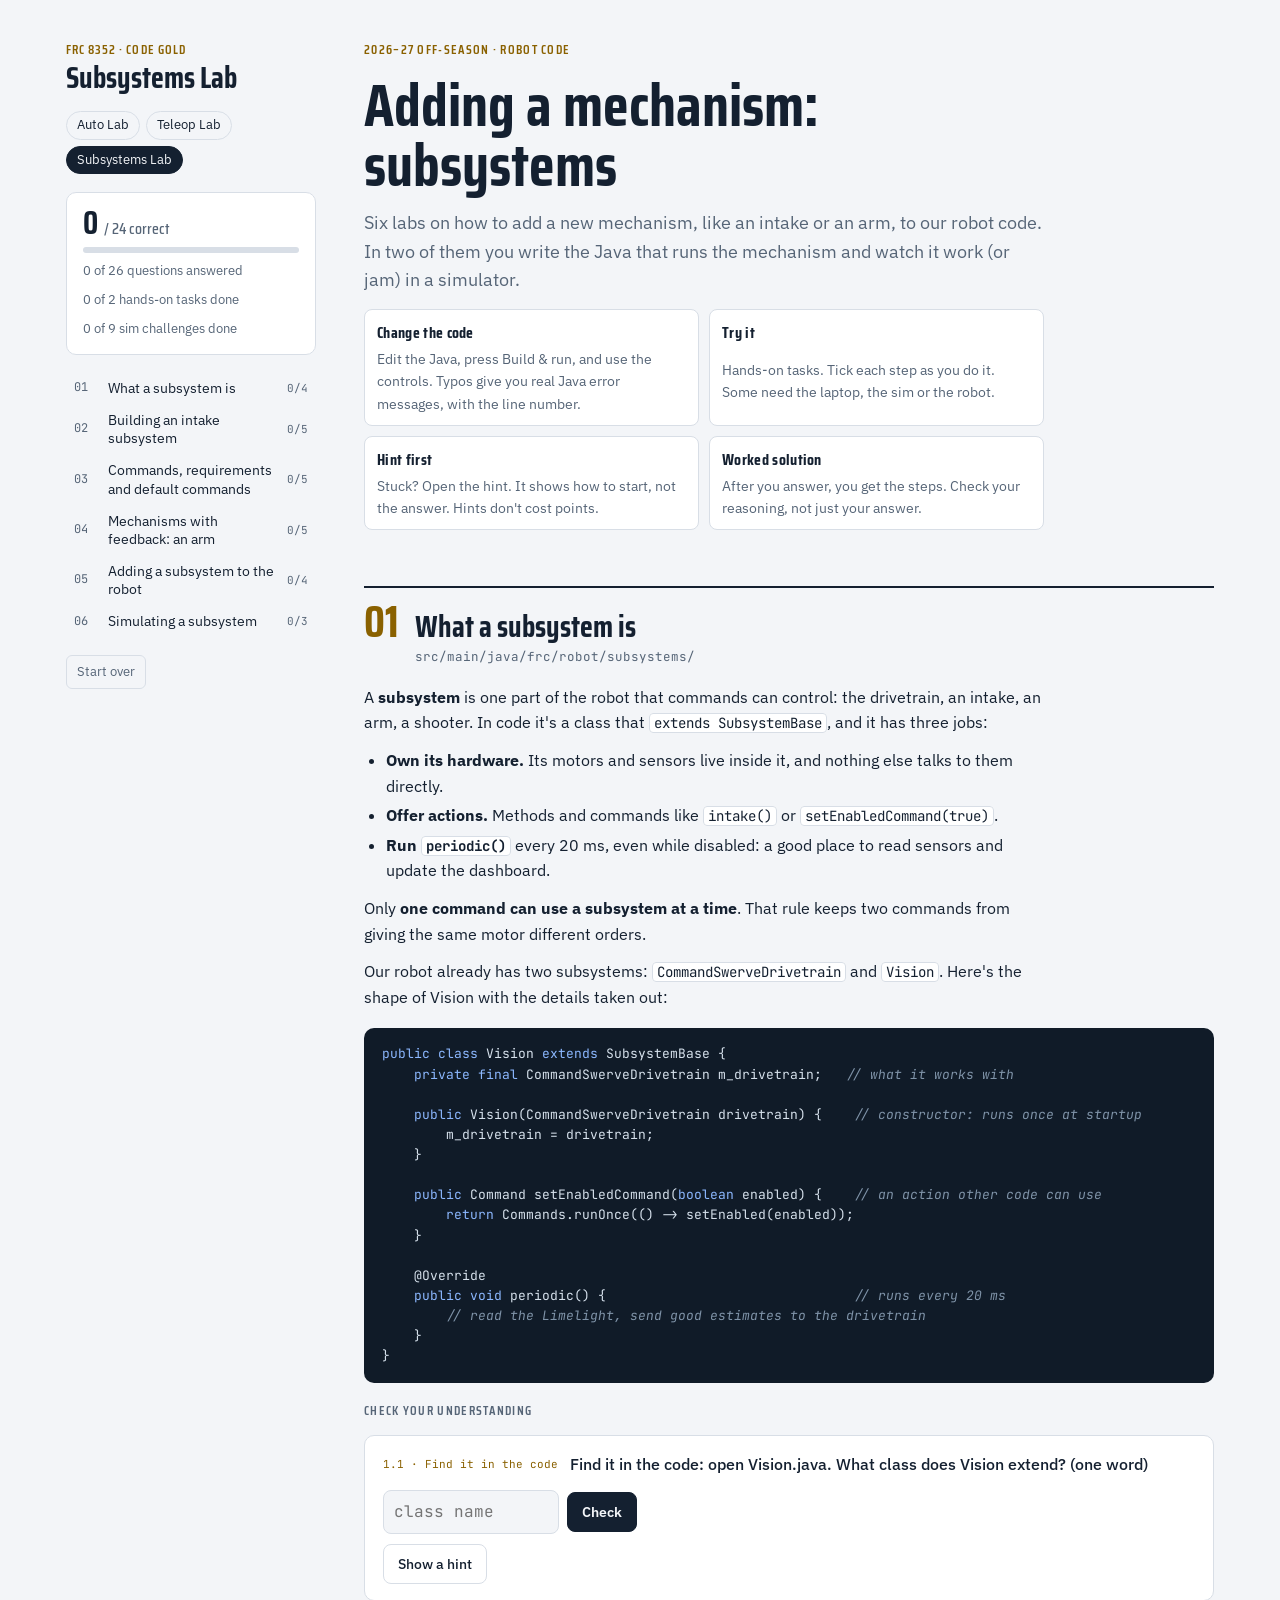
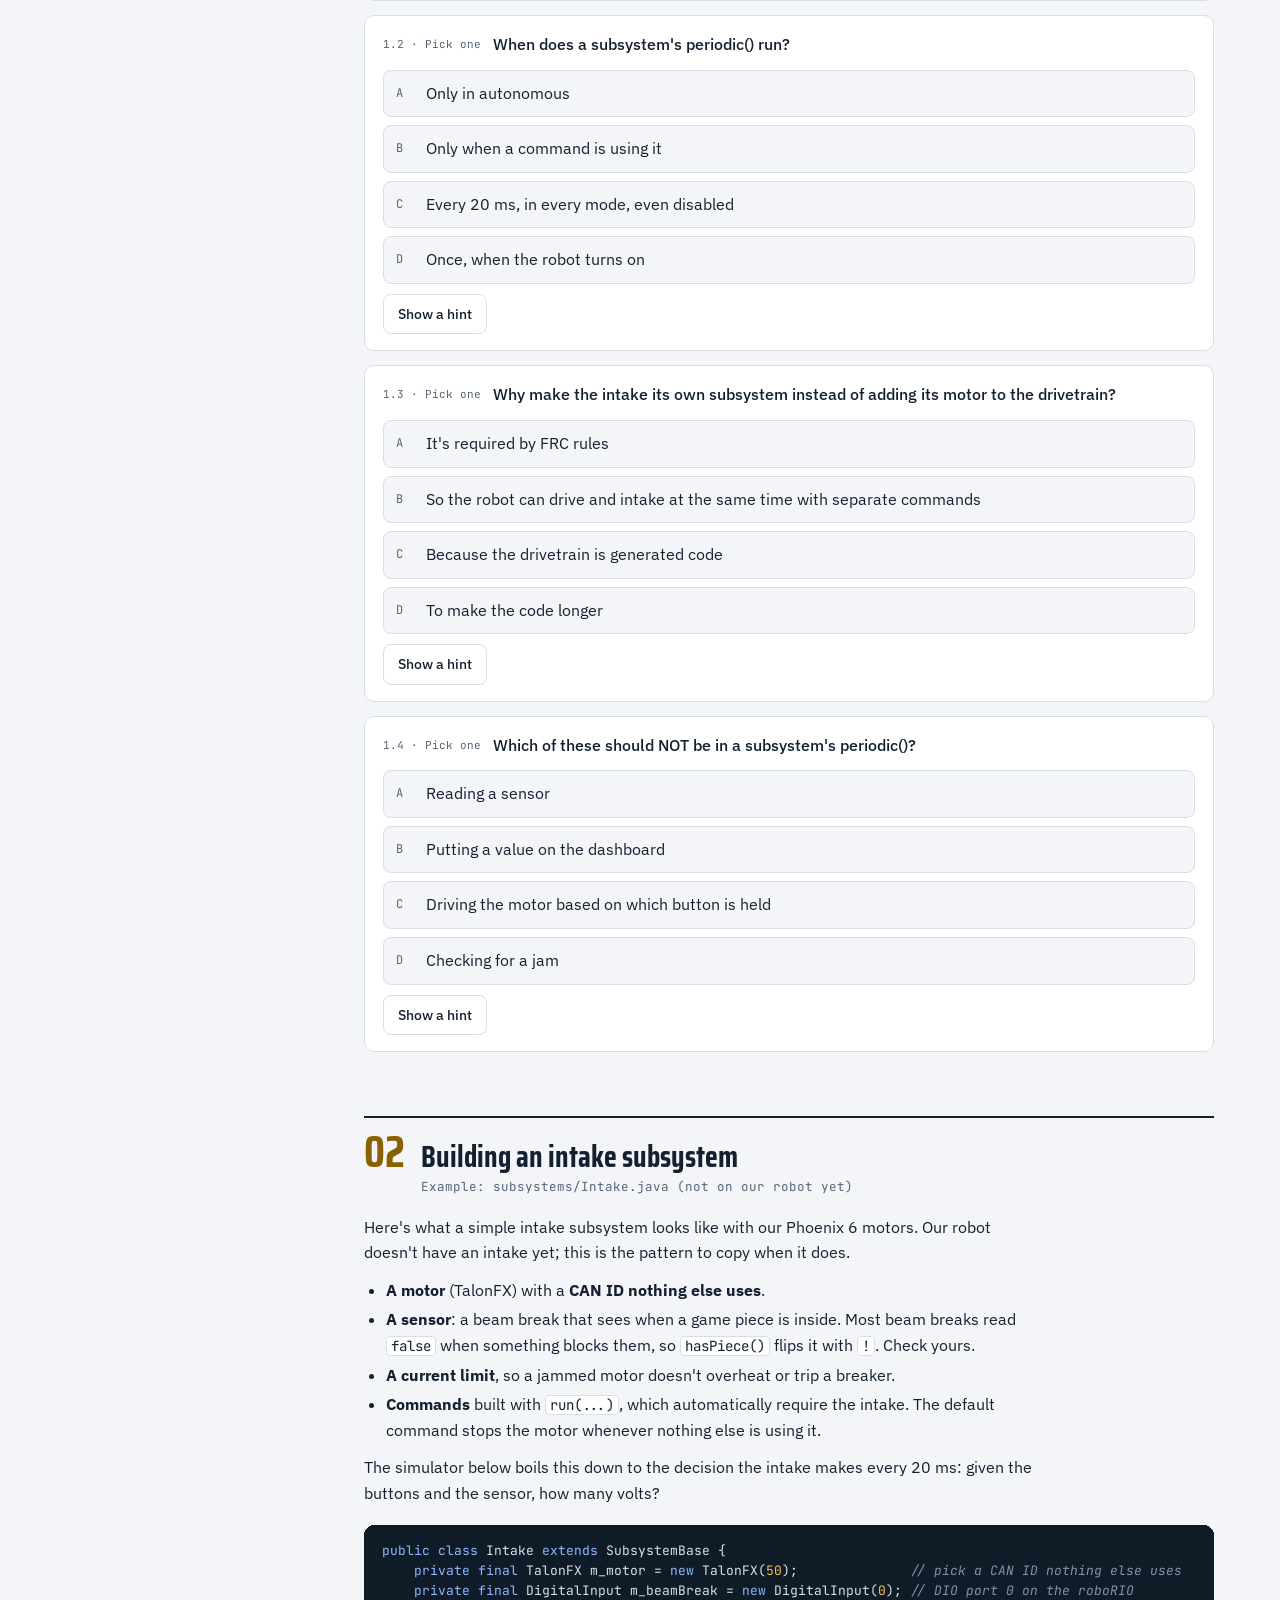
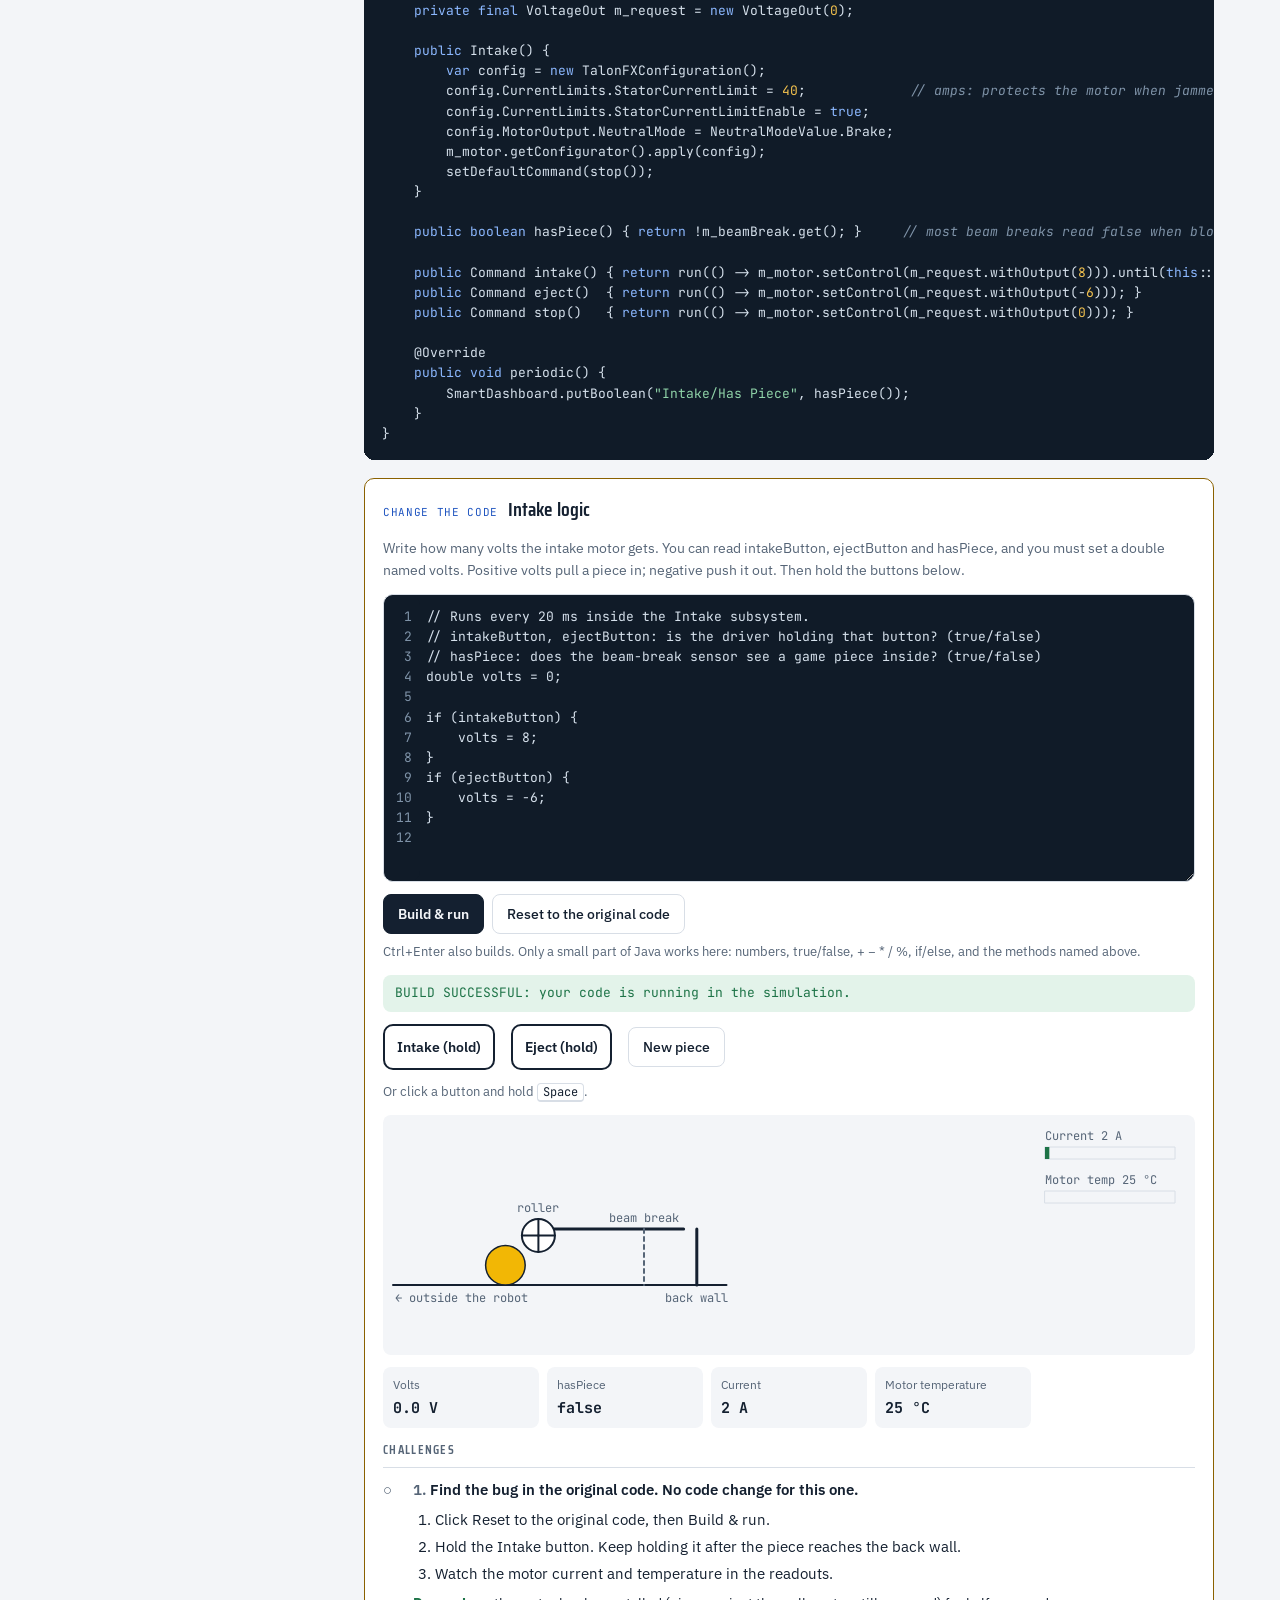
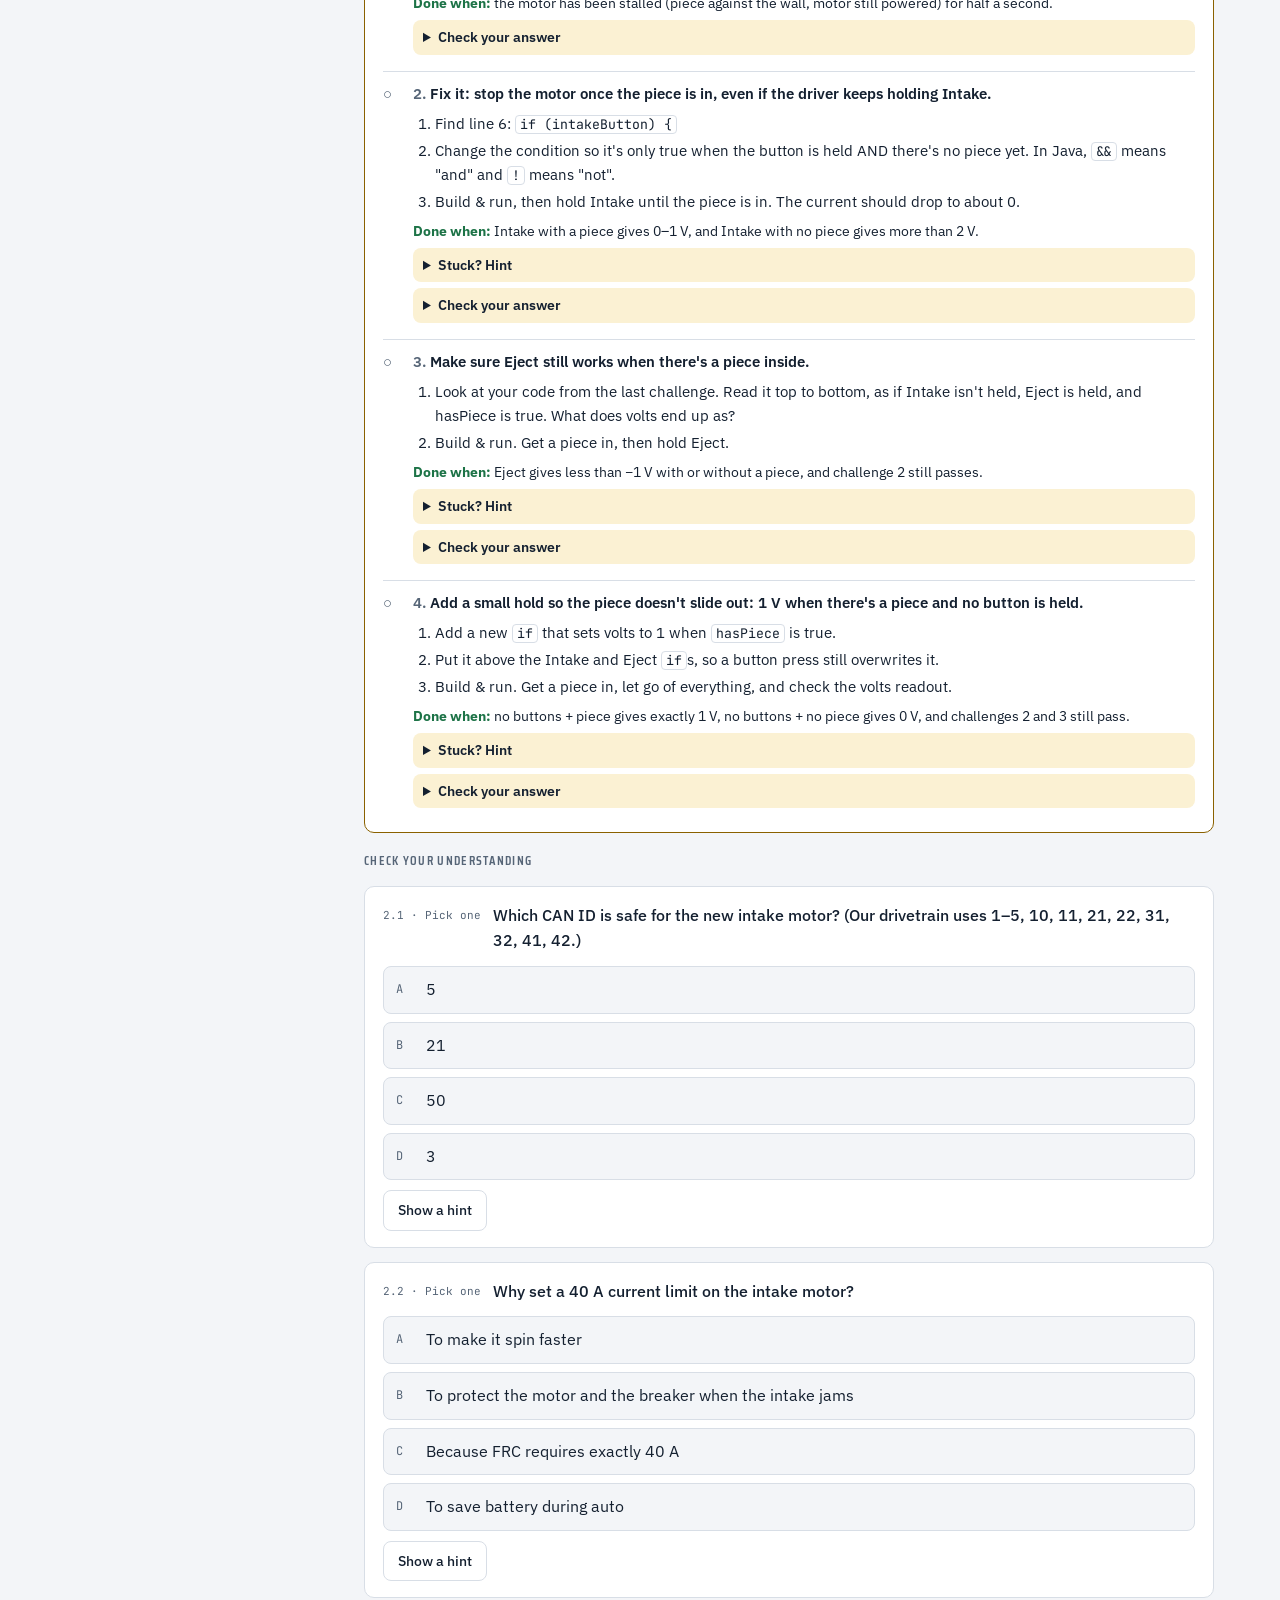
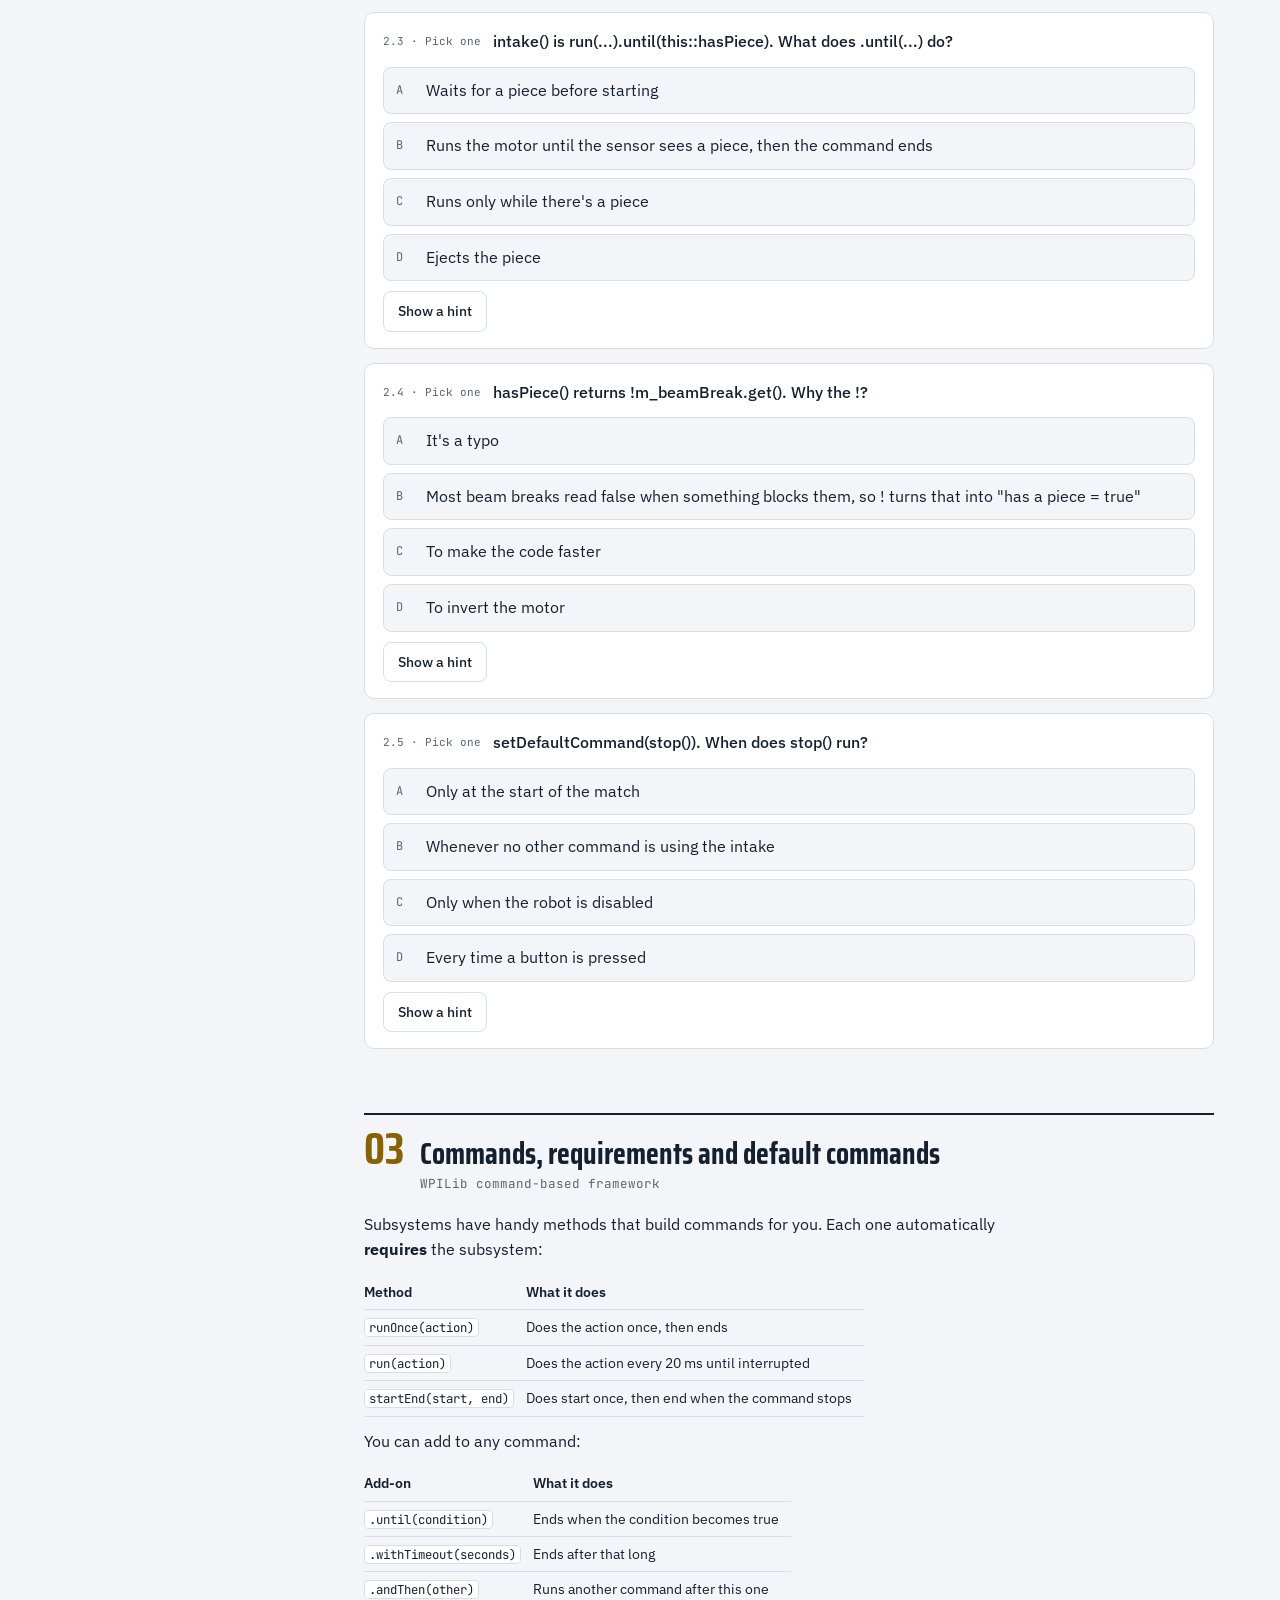
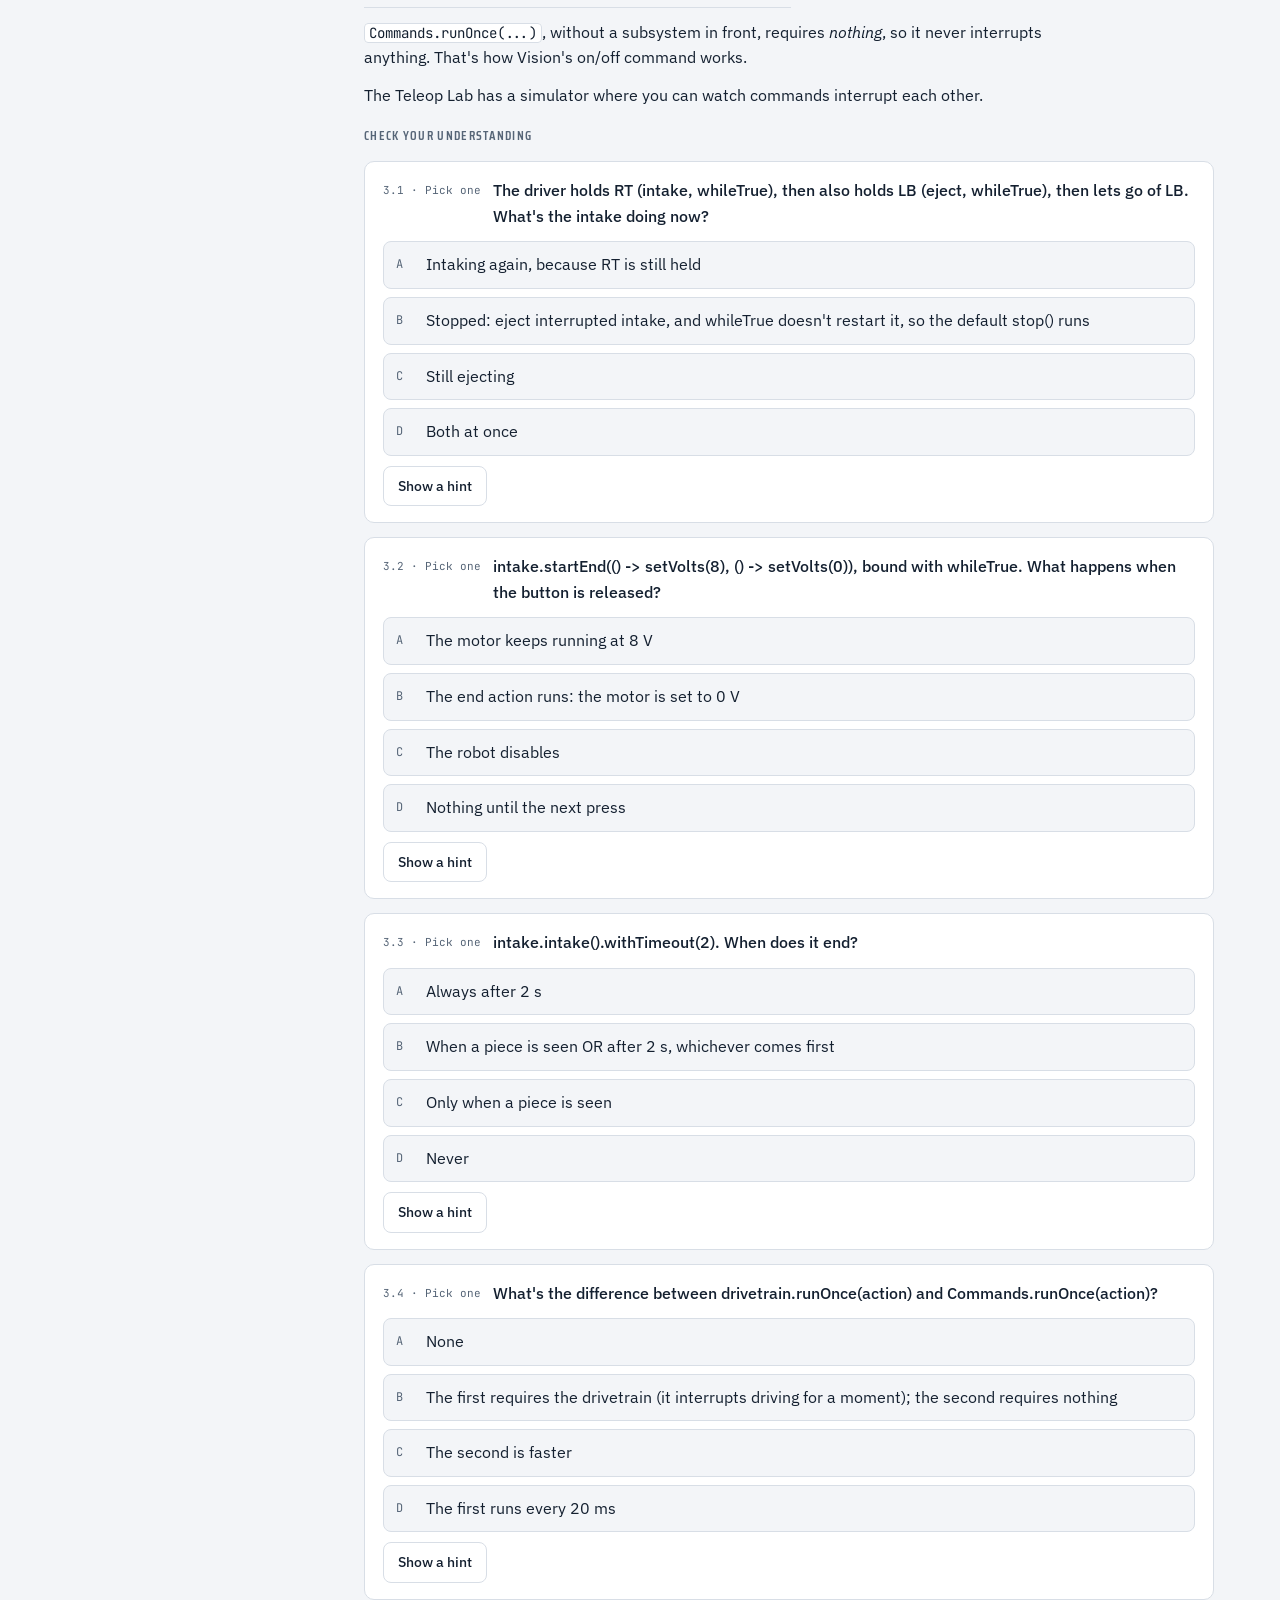
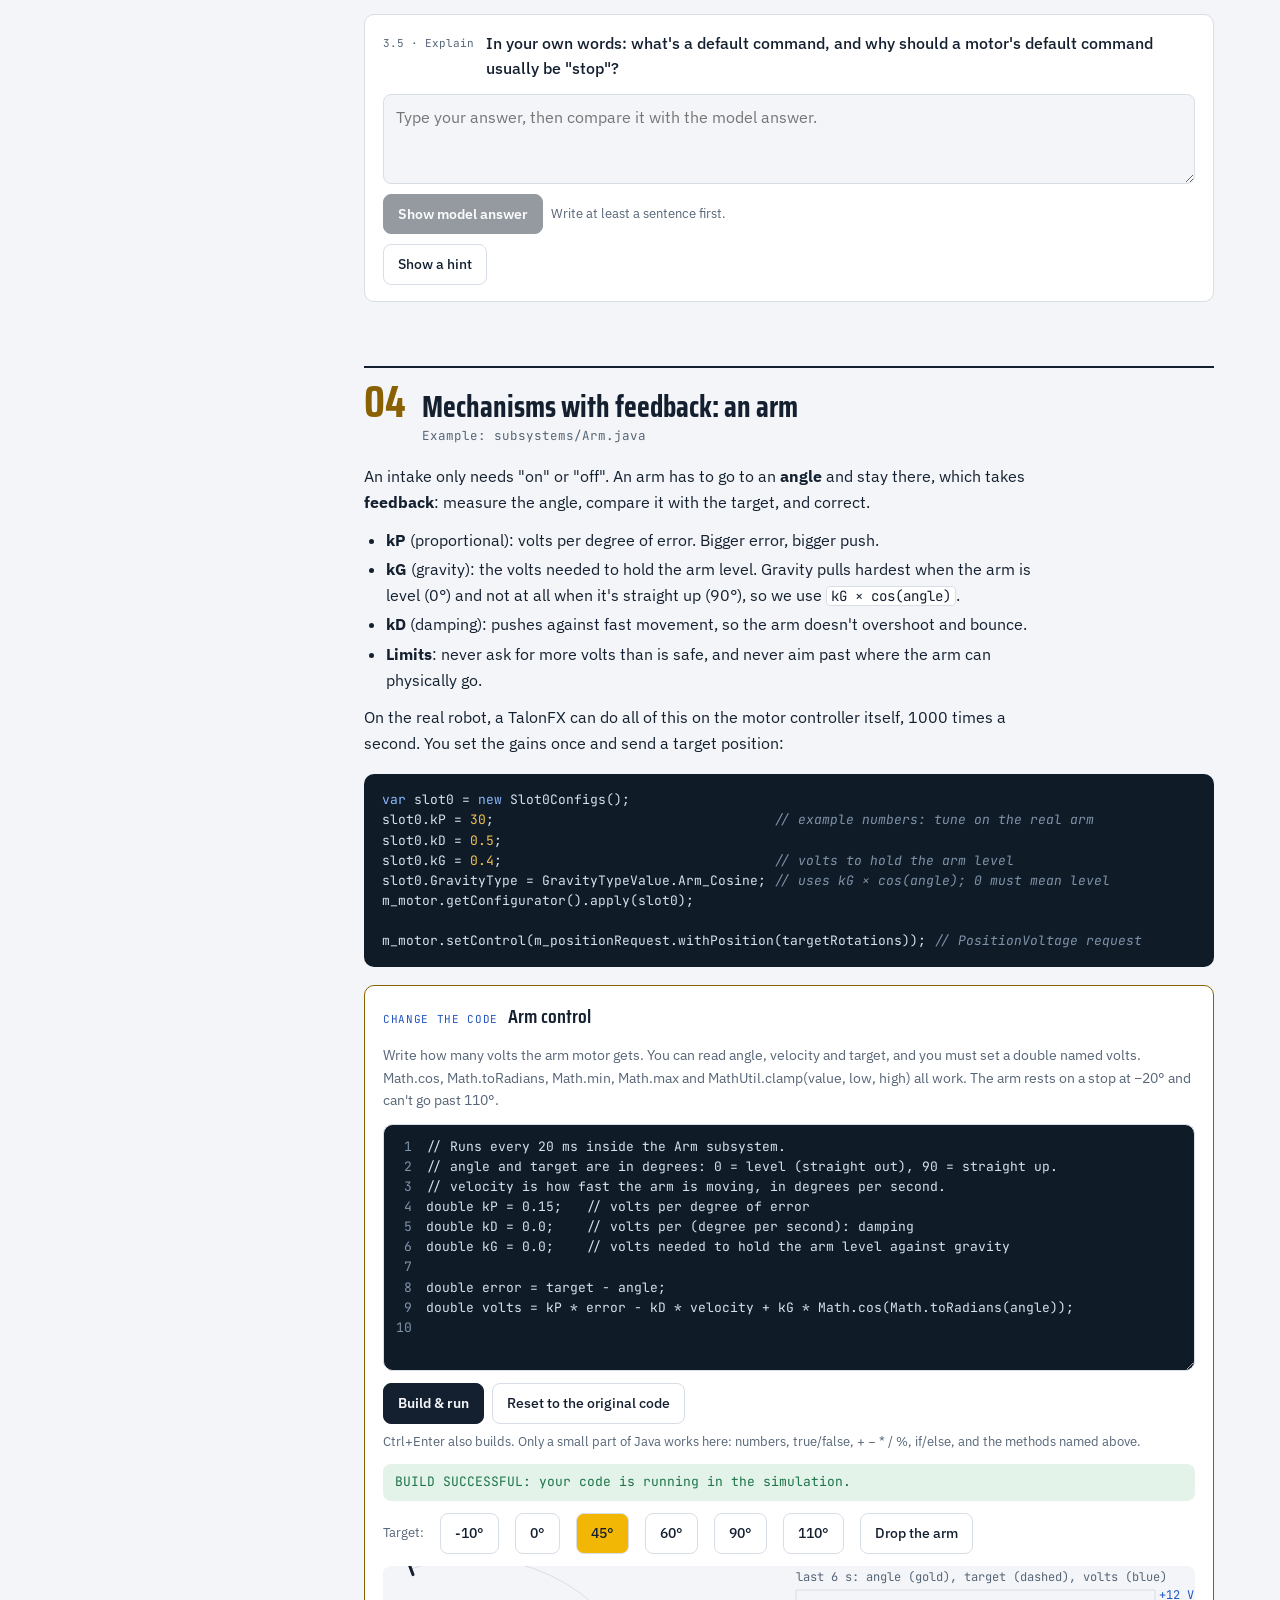
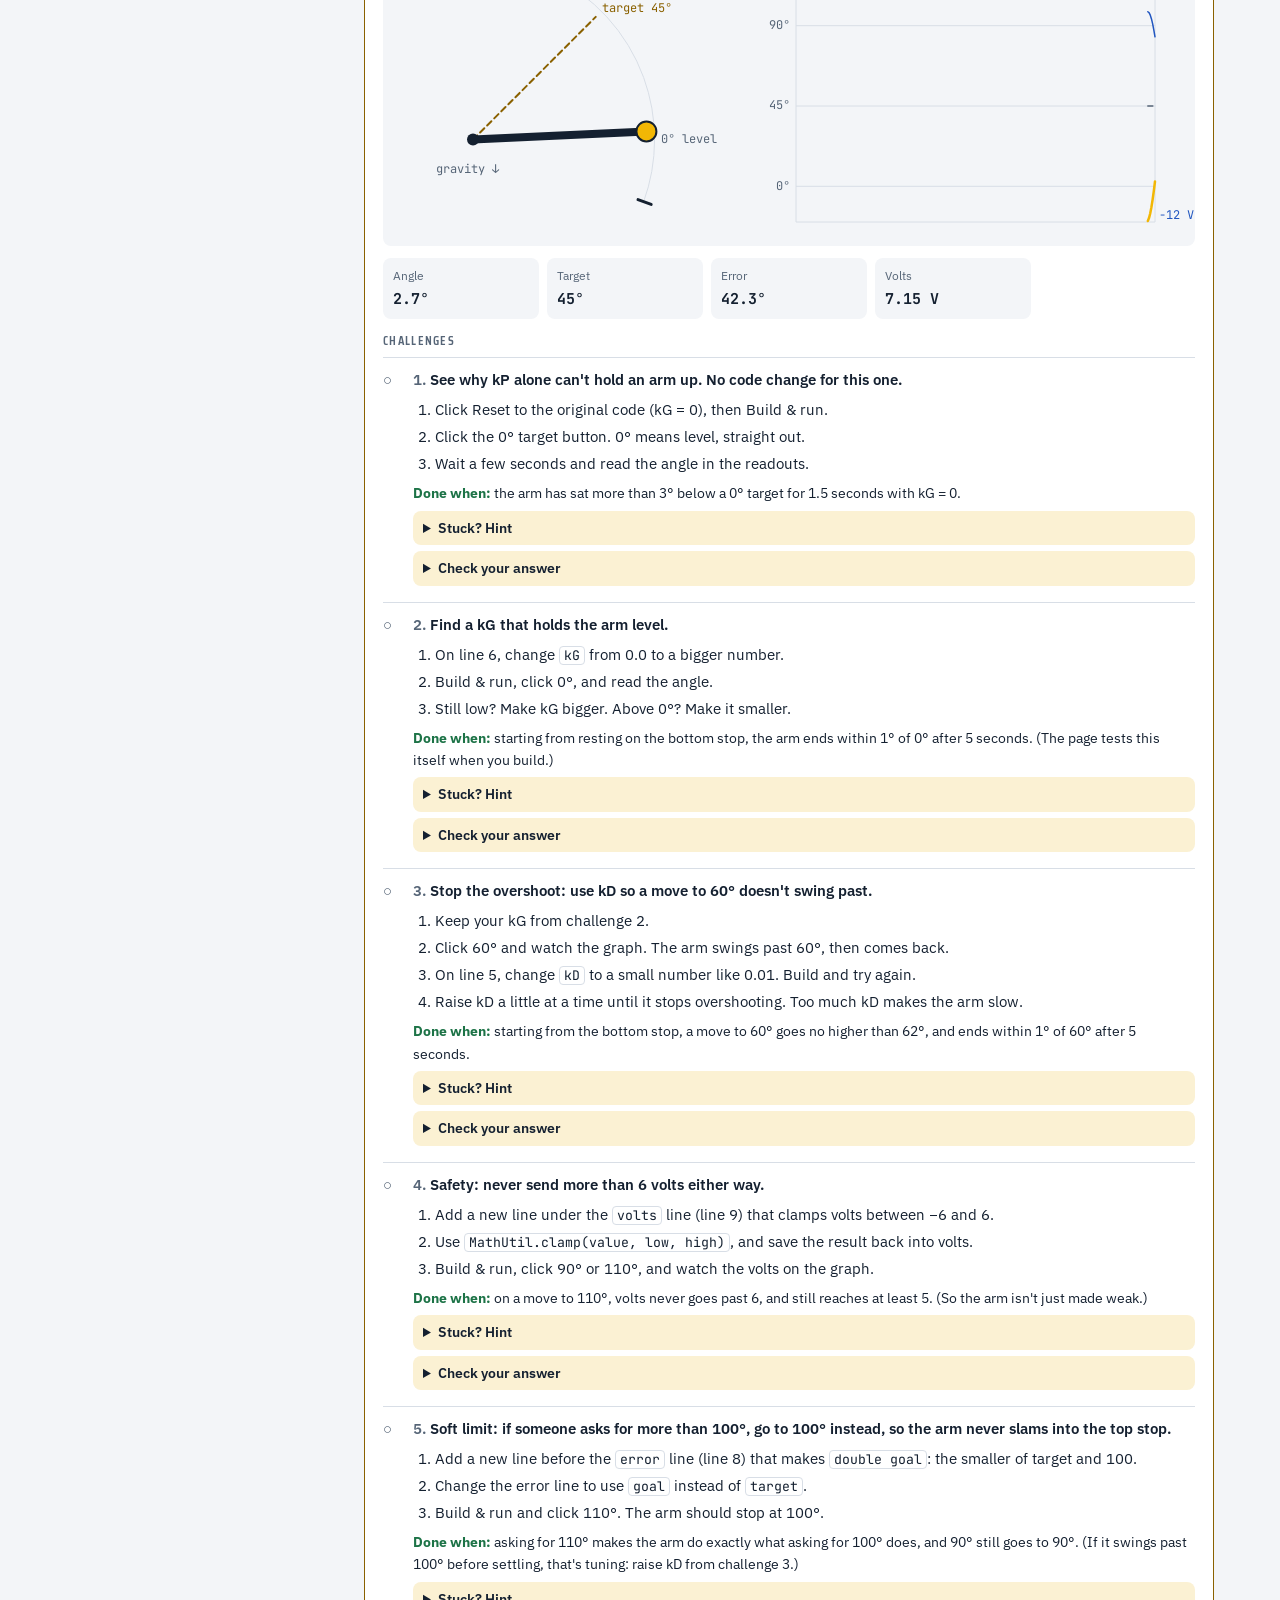
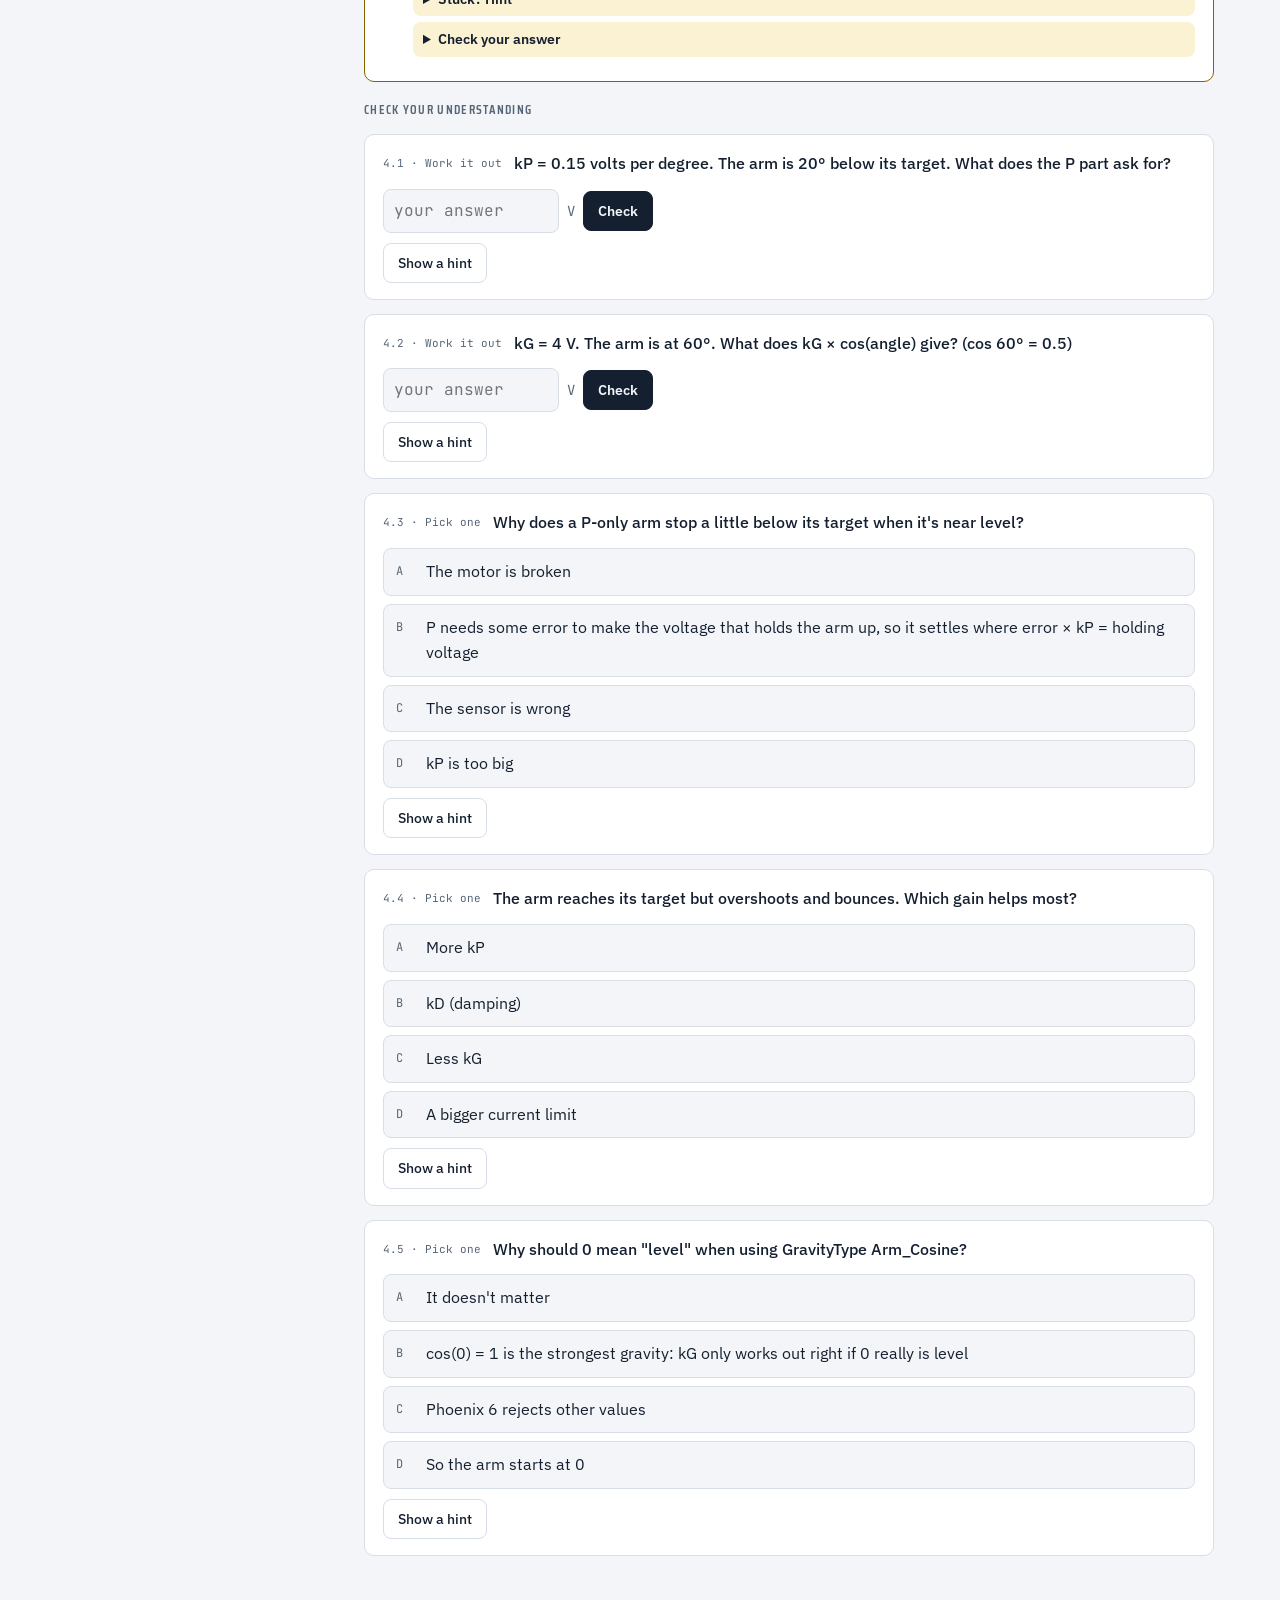
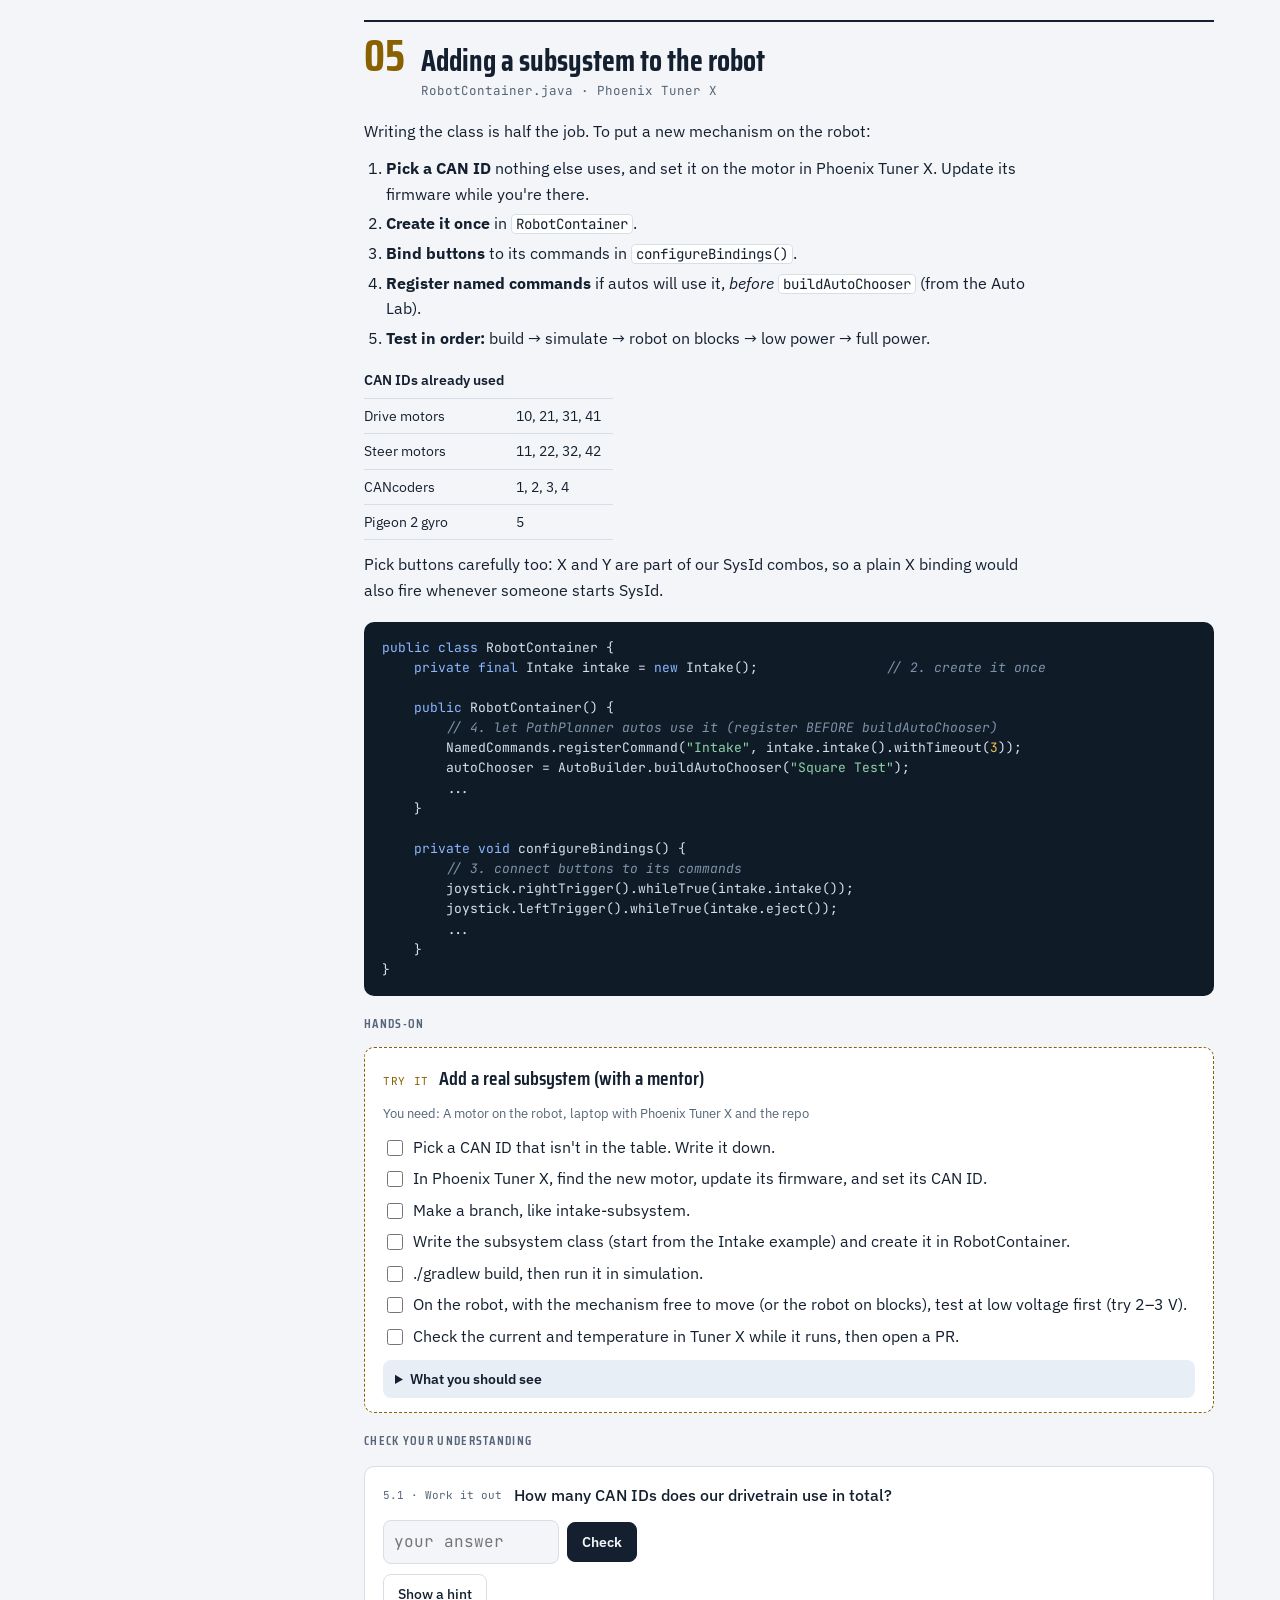
==== commit 7afe3bec: "Fix arm soft-limit challenge check The soft-limit check started from the bottom stop with the studen" ====
--- a/subsystems.html
+++ b/subsystems.html
@@ -389,8 +389,8 @@
       steps: ["Add a new line before the `error` line (line 8) that makes `double goal`: the smaller of target and 100.",
         "Change the error line to use `goal` instead of `target`.",
         "Build & run and click 110°. The arm should stop at 100°."],
-      done: "with a 110° target, the arm ends within 2° of 100°, never goes above 105°, and never hits the top stop.",
-      hint: "`Math.min(a, b)` gives the smaller of two numbers.",
+      done: "asking for 110° makes the arm do exactly what asking for 100° does, and 90° still goes to 90°. (If it swings past 100° before settling, that's tuning: raise kD from challenge 3.)",
+      hint: "`Math.min(a, b)` gives the smaller of two numbers. You can't change `target` itself, because it comes from outside your code. Make a new variable instead.",
       answerCode: "double goal = Math.min(target, 100);   // soft limit\ndouble error = goal - angle;" }
   ]
 };
@@ -565,7 +565,14 @@
     aria: "Side view of an arm on a pivot with its target angle, and a graph of the angle and motor volts over time",
     code: ARM_CODE,
     check(ast) {
-      try { const v = armEval(ast, 0, 0, 45); if (typeof v.volts !== "number" || !isFinite(v.volts)) return { line: 0, message: "your code needs a double named volts" }; return null; }
+      // Try a low, middle and high target so mistakes inside an if show up now, not later.
+      try {
+        for (const tg of [-10, 45, 110]) {
+          const v = armEval(ast, 0, 0, tg);
+          if (typeof v.volts !== "number" || !isFinite(v.volts)) return { line: 0, message: "your code needs a double named volts" };
+        }
+        return null;
+      }
       catch (e) { return { line: e.line, message: e.message }; }
     },
     onBuilt(ast) {
@@ -576,7 +583,11 @@
         if (r60.maxTh - 60 < 2 && Math.abs(r60.final - 60) < 1) S.complete("a-damp");
         const r110 = armScenario(ast, 110, 5);
         if (r110.maxV <= 6.0001 && r110.maxV >= 5) S.complete("a-limit");
-        if (Math.abs(r110.final - 100) < 2 && r110.maxTh < 105 && !r110.hitTop) S.complete("a-soft");
+        // Soft limit: asking for 110° must do exactly what asking for 100° does,
+        // while 90° still goes to 90° (so the arm isn't just capped lower).
+        // This doesn't depend on how well kP, kD and kG are tuned.
+        const r100 = armScenario(ast, 100, 5), r90 = armScenario(ast, 90, 5);
+        if (Math.abs(r110.final - r100.final) < 0.01 && Math.abs(r110.maxTh - r100.maxTh) < 0.01 && Math.abs(r90.final - r100.final) > 5) S.complete("a-soft");
       } catch (e) { /* runtime problems show up when it runs live */ }
     }
   });
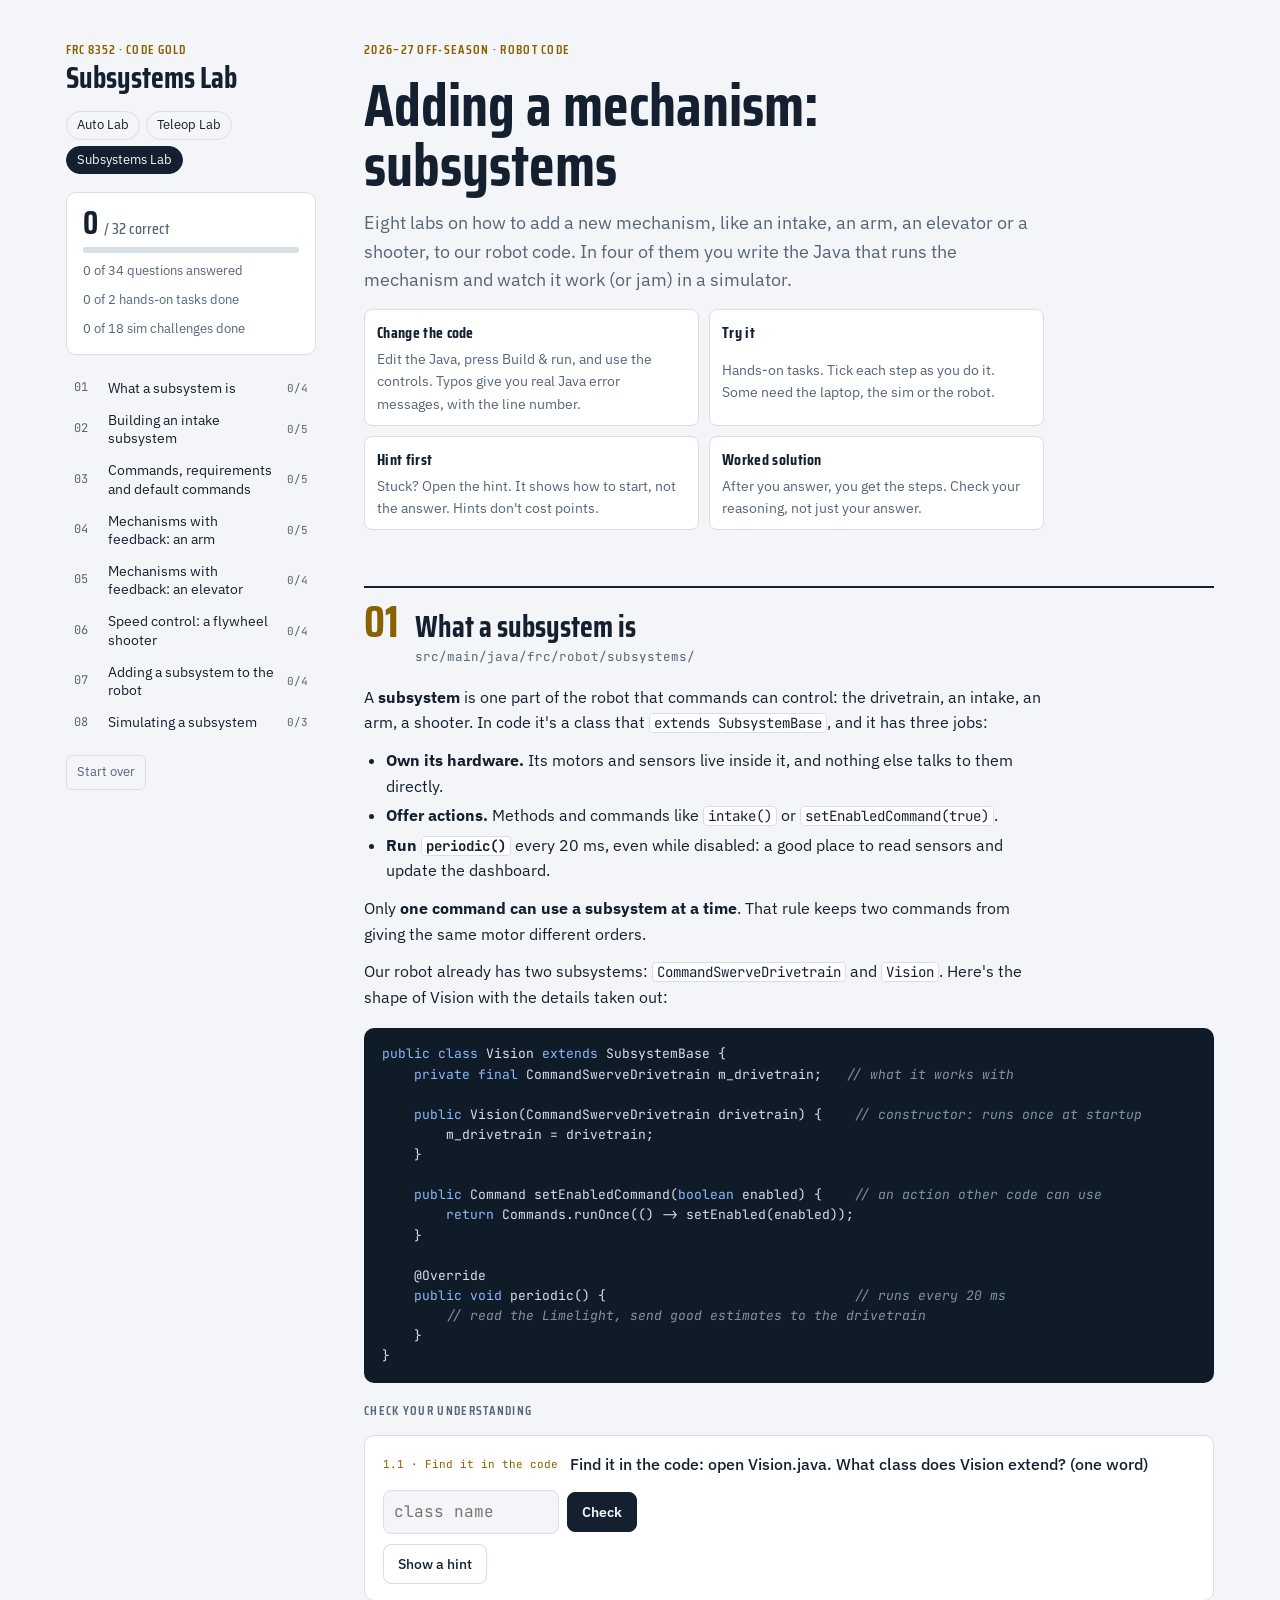
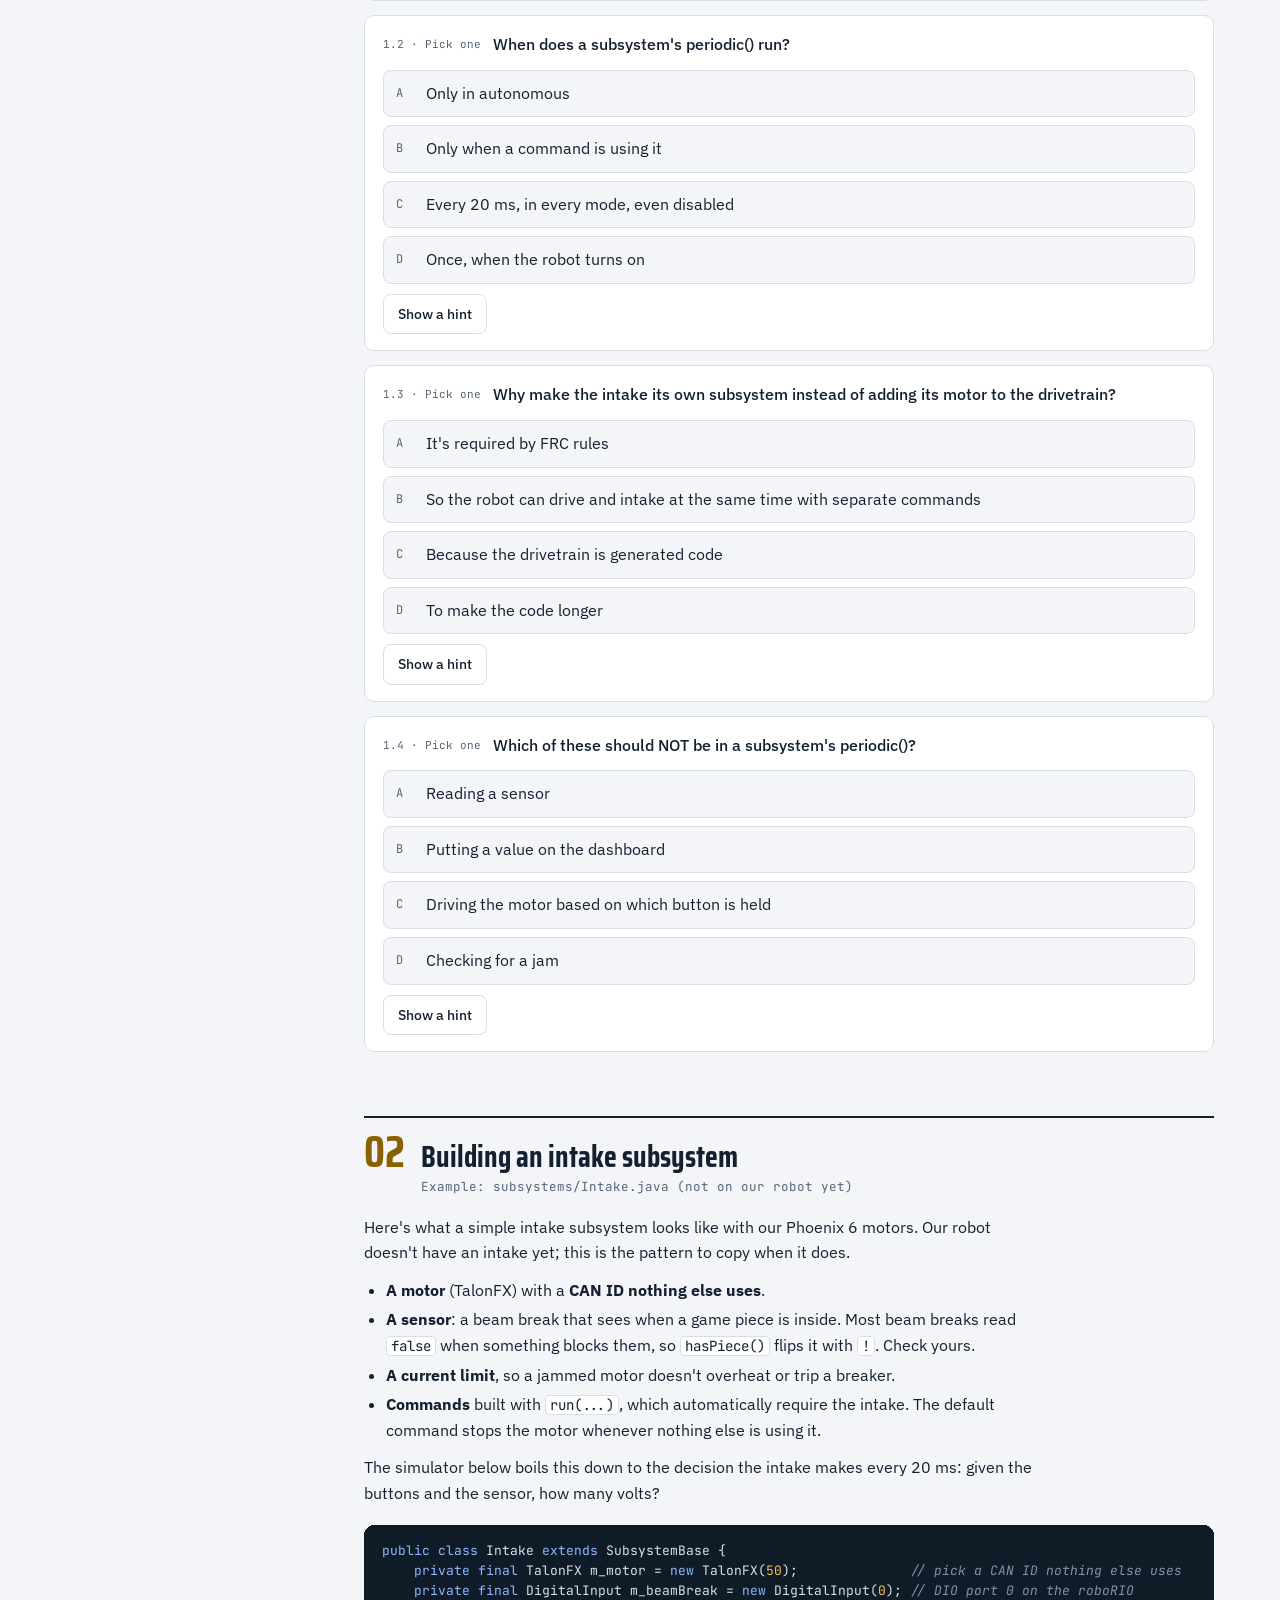
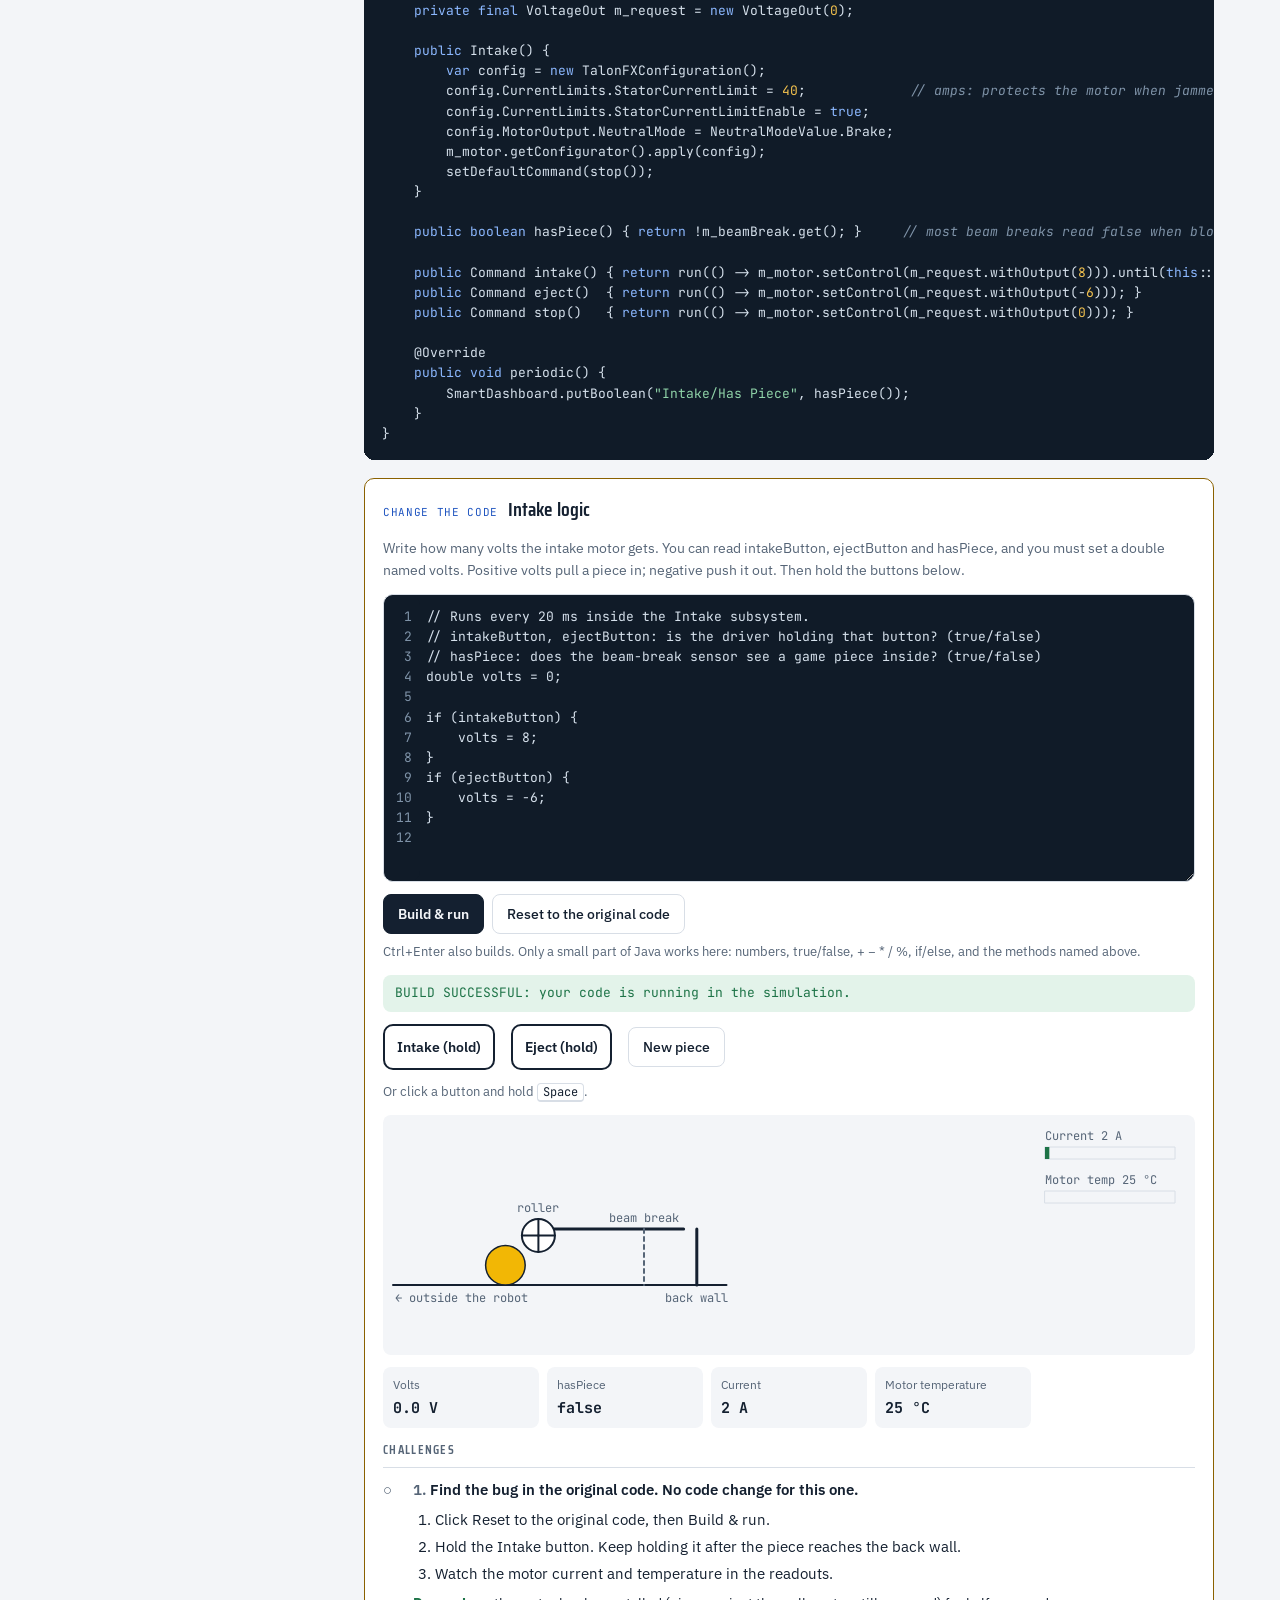
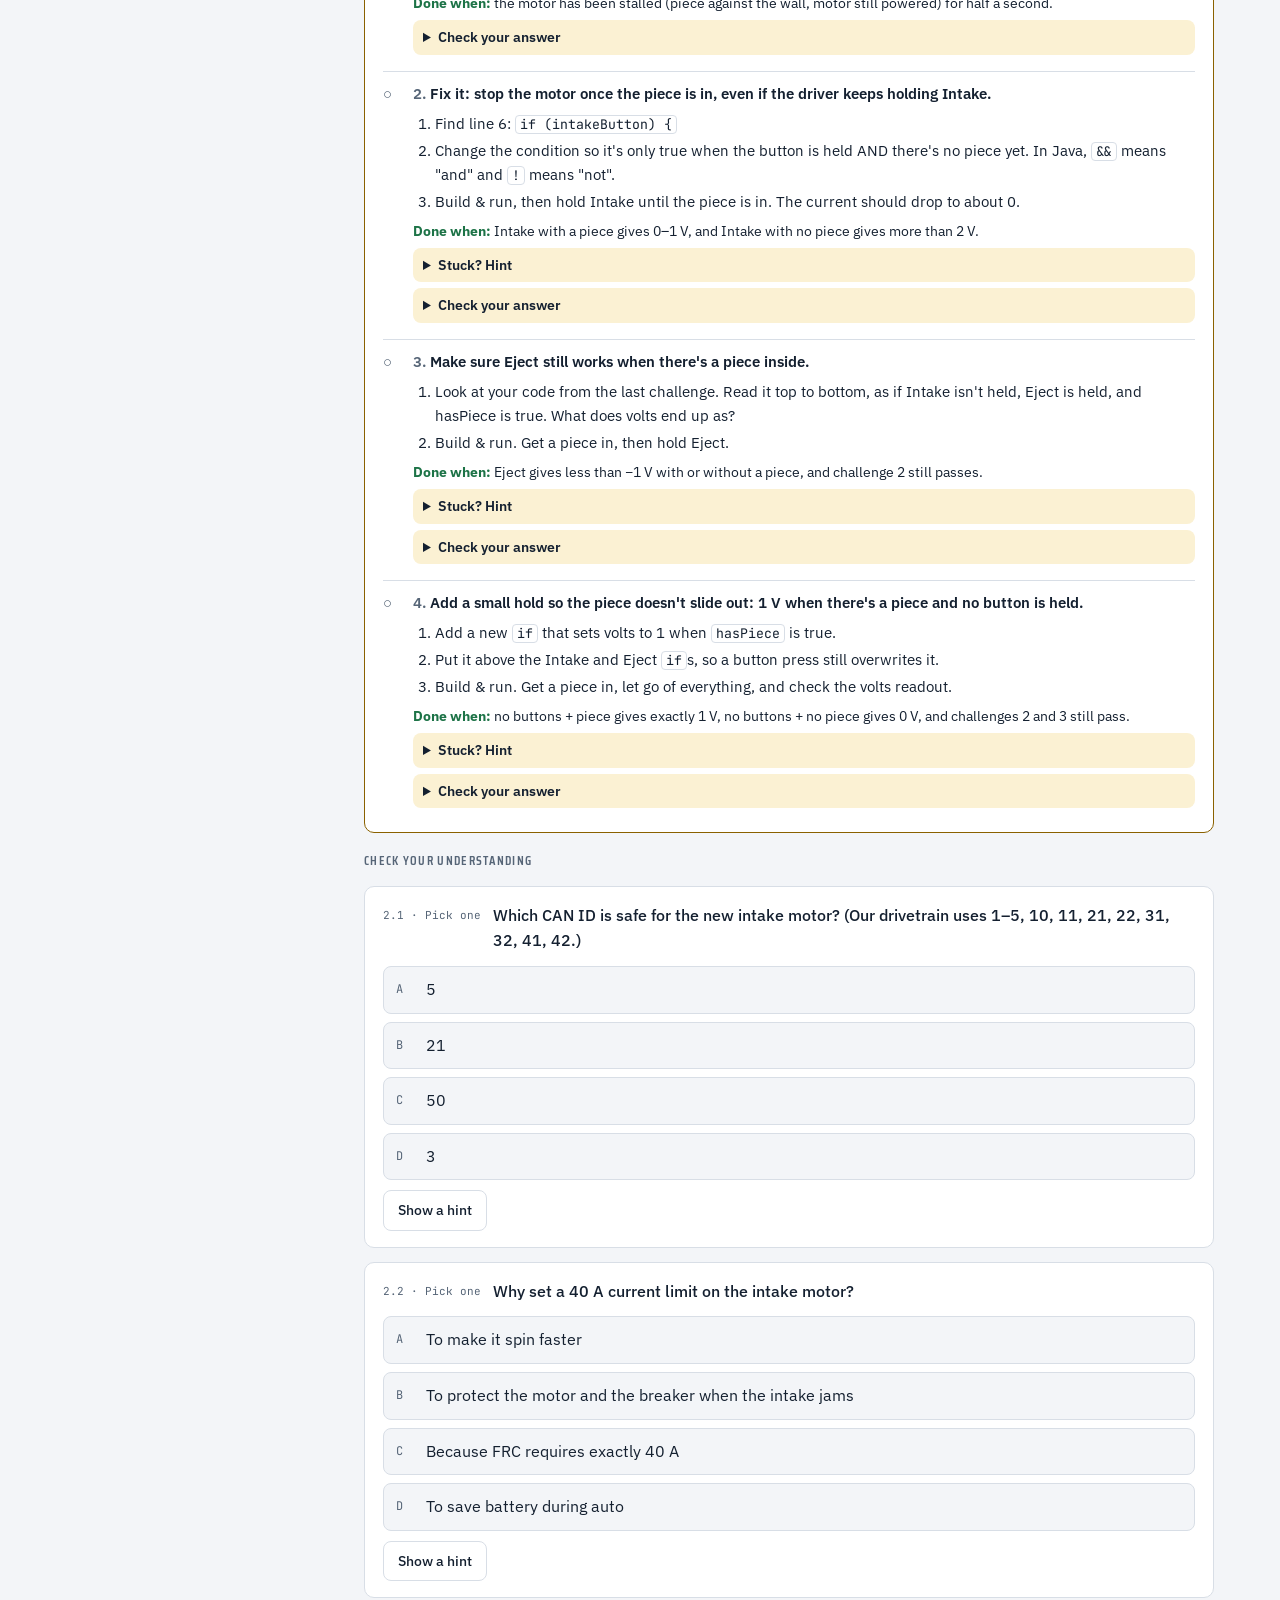
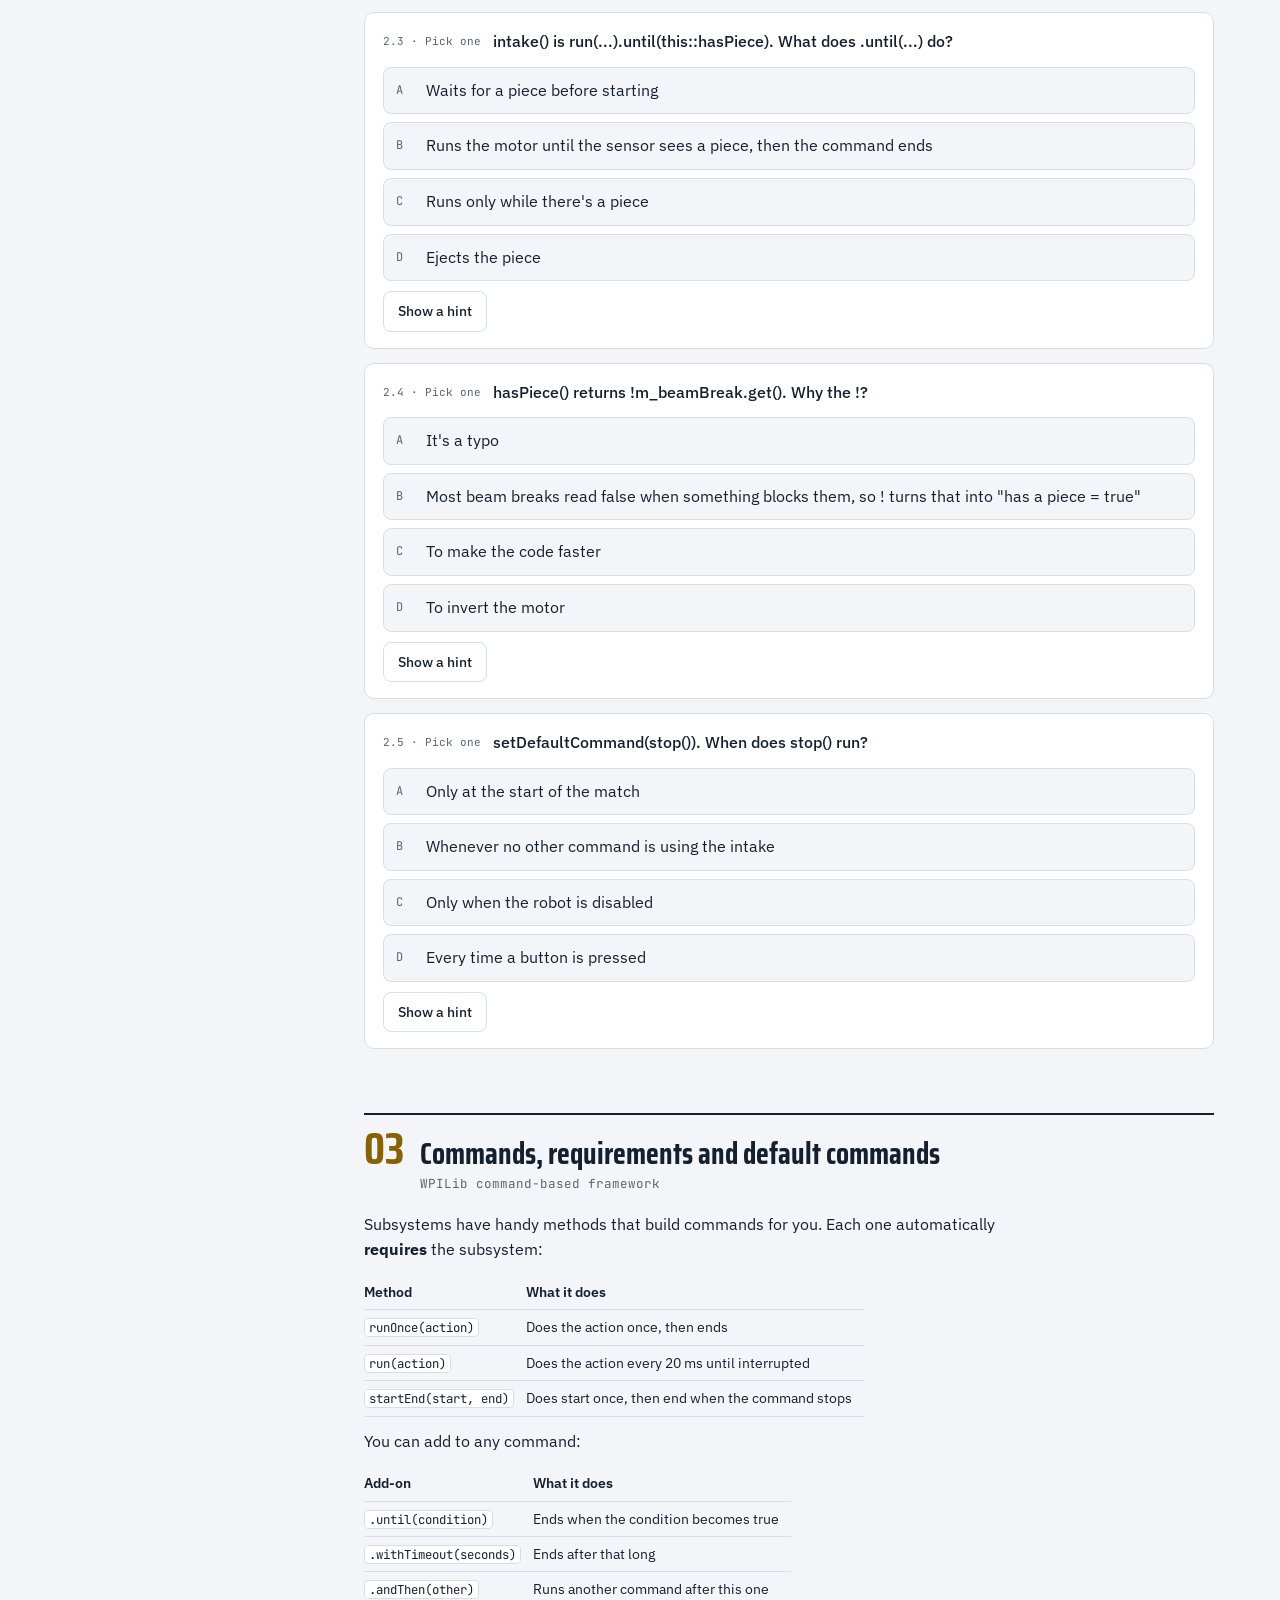
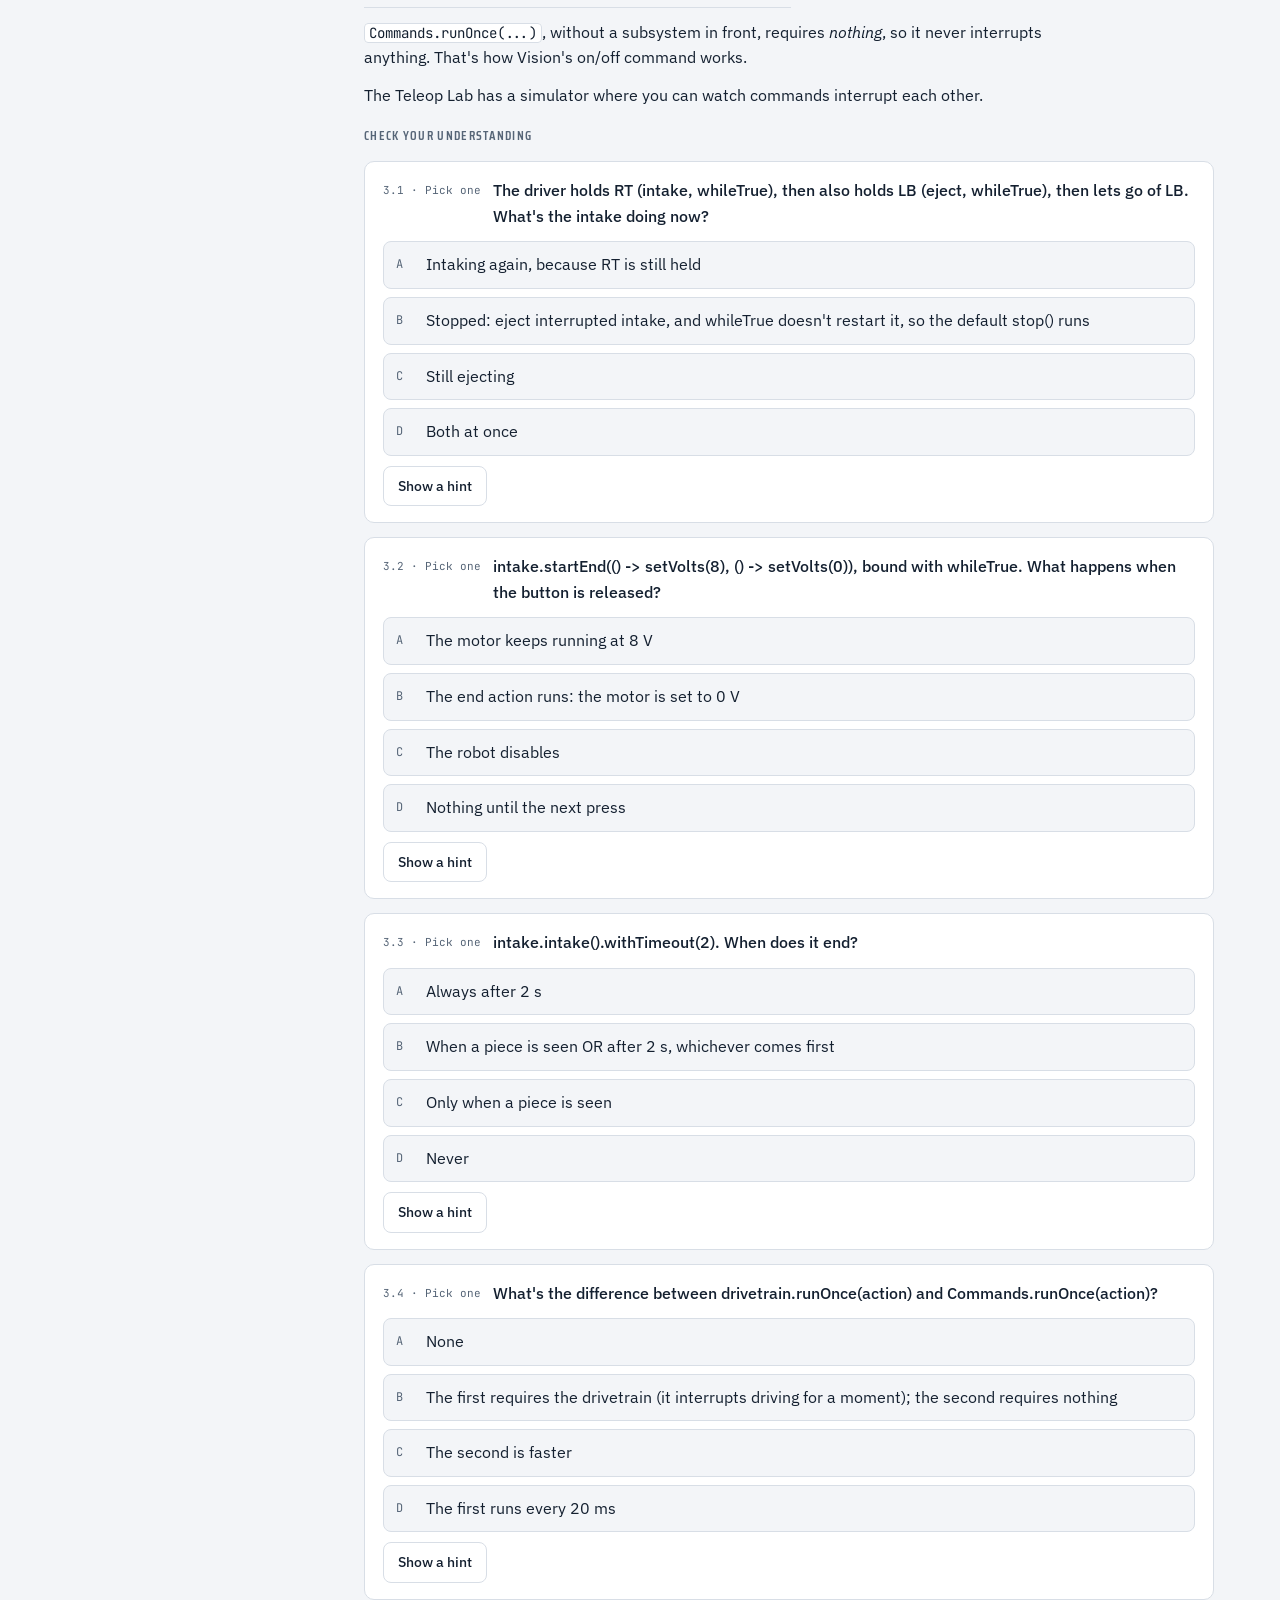
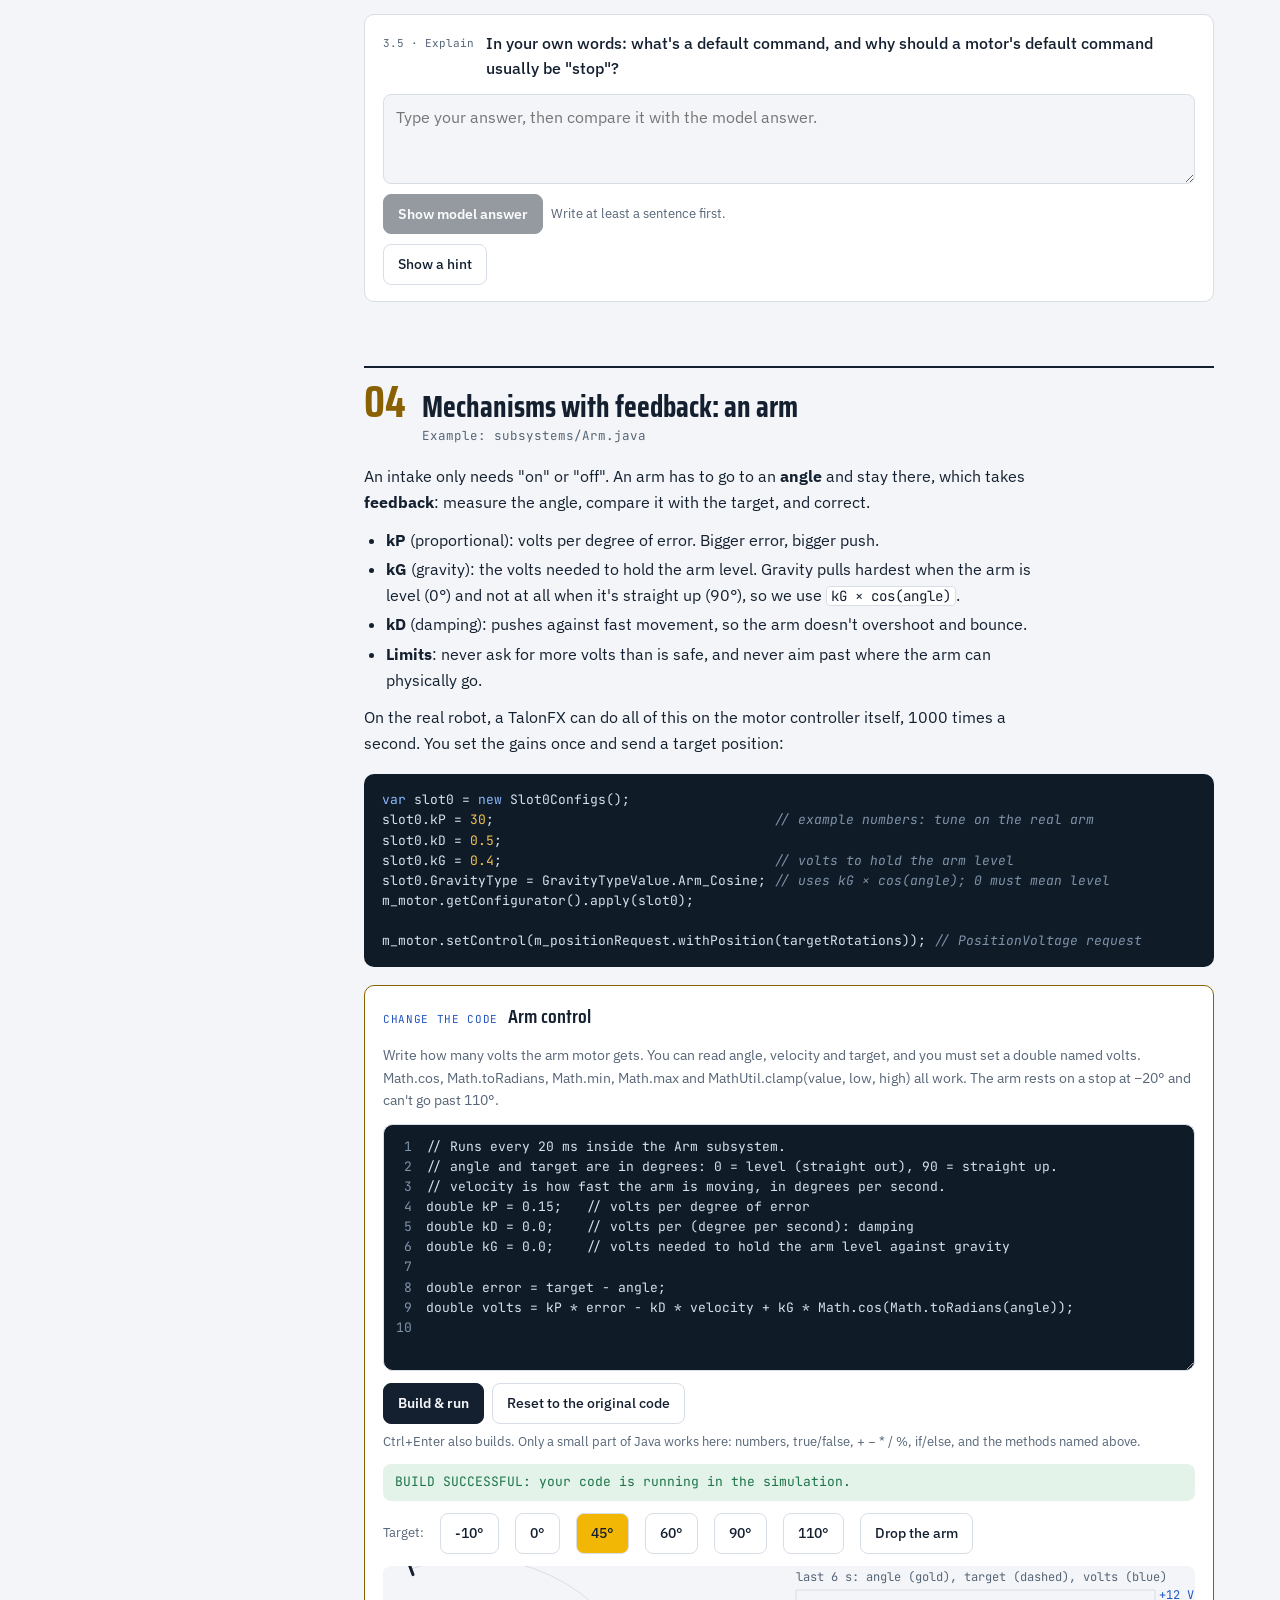
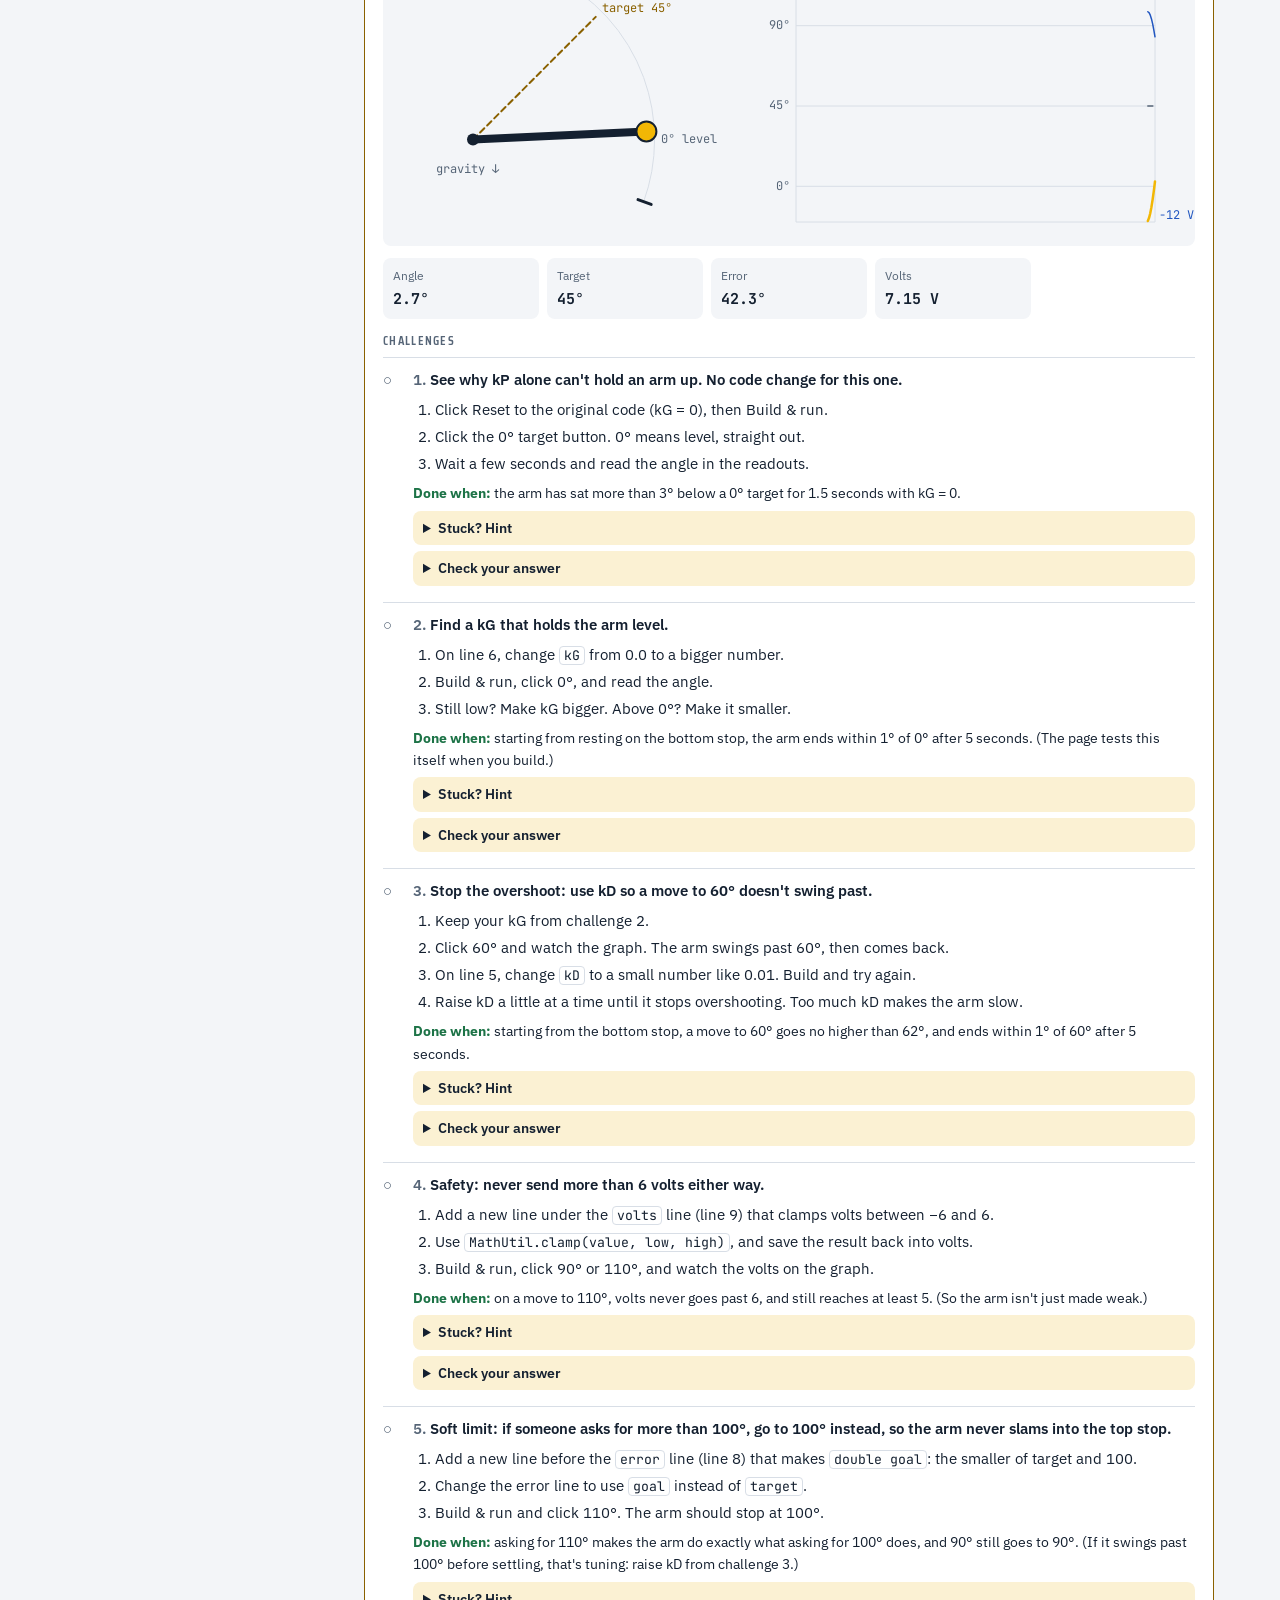
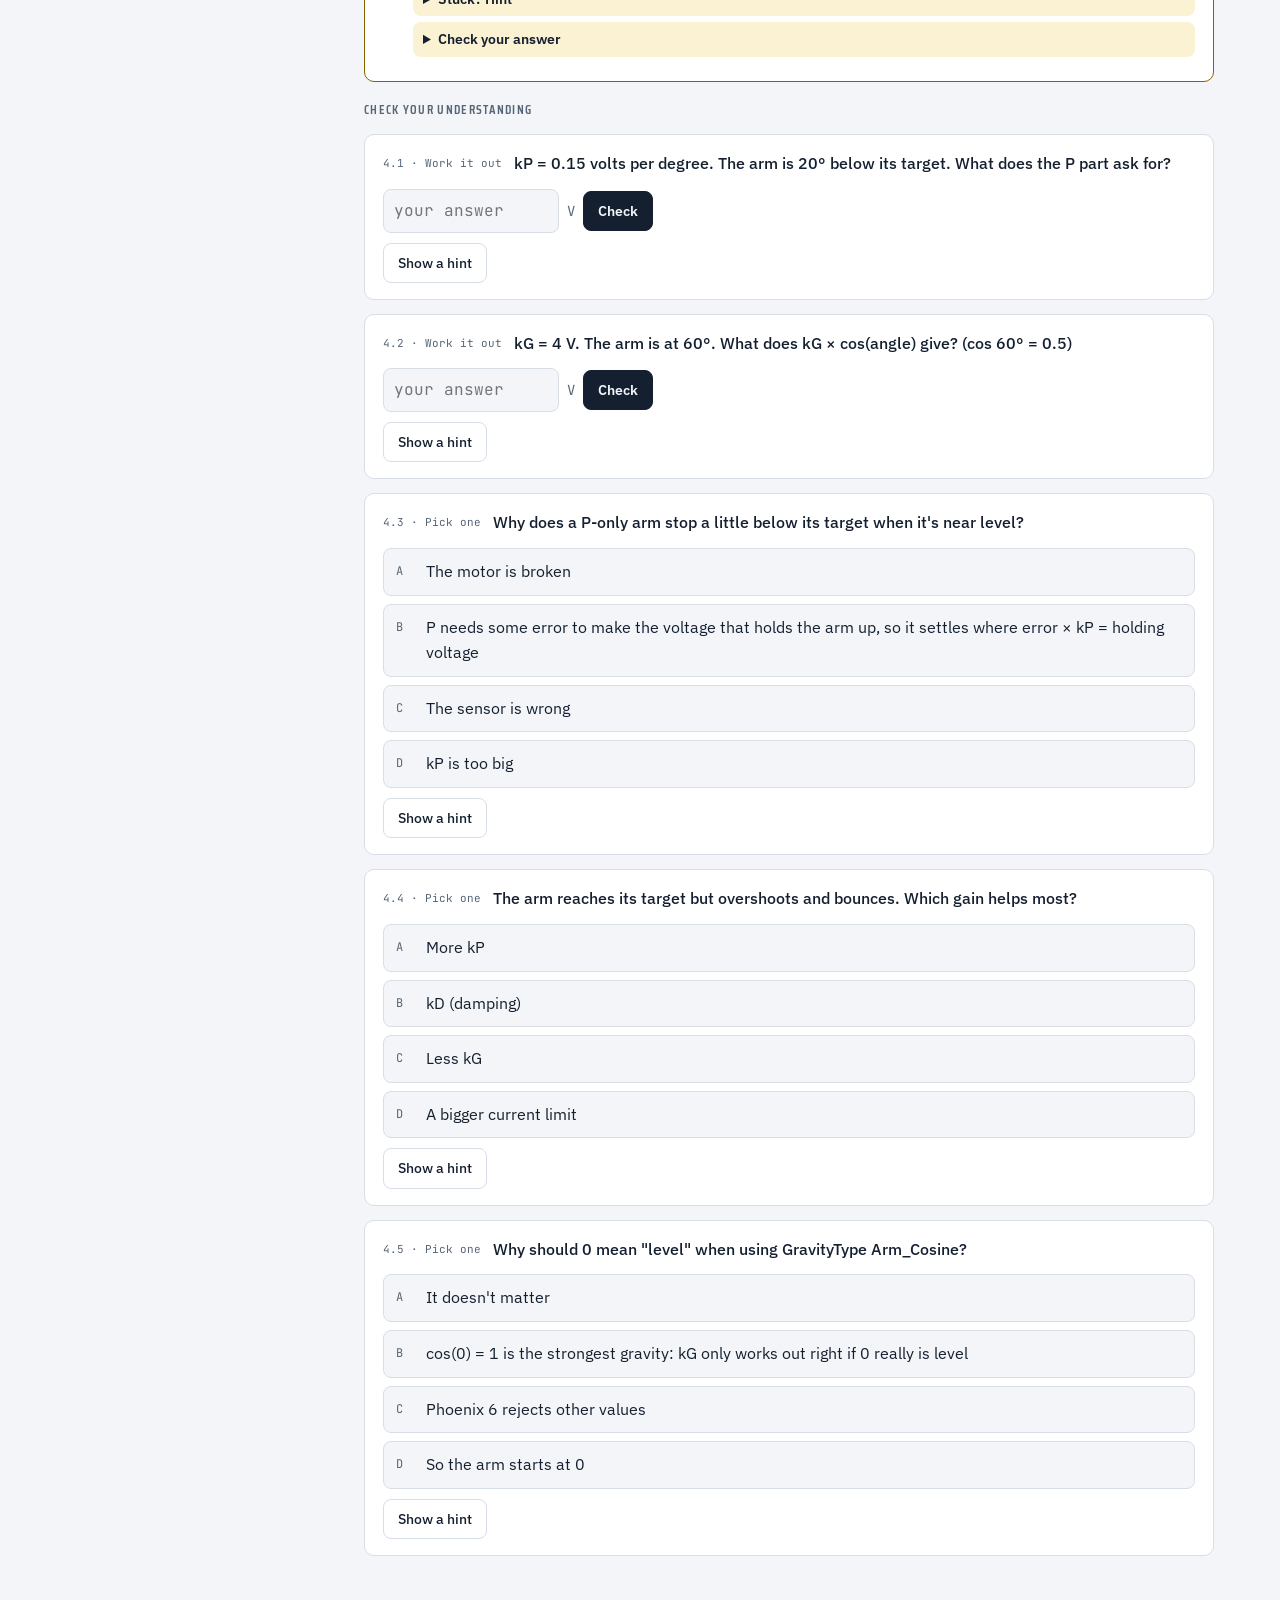
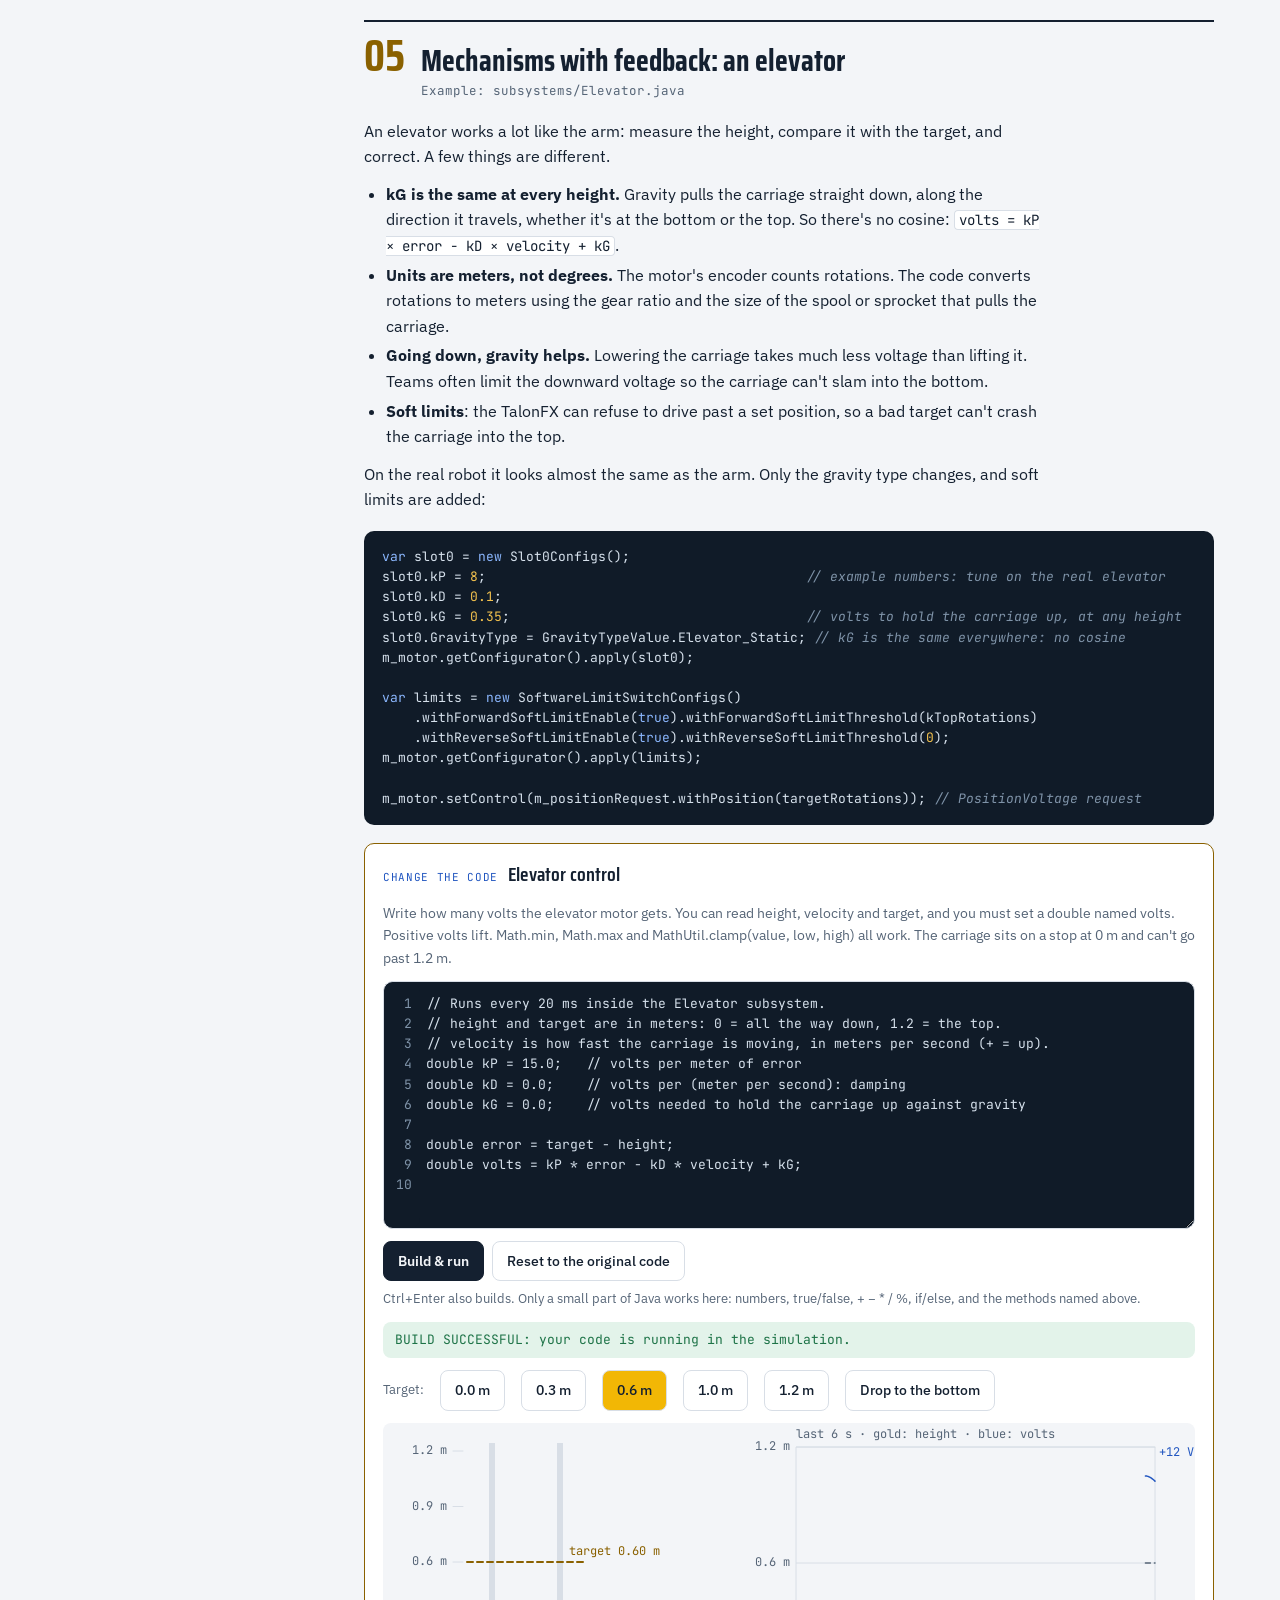
==== commit 718eae1a: "Add elevator and shooter labs to the Subsystems page Two new lessons, each with questions and a code" ====
--- a/subsystems.html
+++ b/subsystems.html
@@ -33,7 +33,7 @@
     <section class="intro">
       <span class="eyebrow">2026–27 off-season · robot code</span>
       <h1>Adding a mechanism: subsystems</h1>
-      <p class="lede">Six labs on how to add a new mechanism, like an intake or an arm, to our robot code. In two of them you write the Java that runs the mechanism and watch it work (or jam) in a simulator.</p>
+      <p class="lede">Eight labs on how to add a new mechanism, like an intake, an arm, an elevator or a shooter, to our robot code. In four of them you write the Java that runs the mechanism and watch it work (or jam) in a simulator.</p>
       <div class="legend">
         <div><b>Change the code</b><span>Edit the Java, press Build &amp; run, and use the controls. Typos give you real Java error messages, with the line number.</span></div>
         <div><b>Try it</b><span>Hands-on tasks. Tick each step as you do it. Some need the laptop, the sim or the robot.</span></div>
@@ -240,6 +240,96 @@
   ]
 },
 {
+  id: "elevator", sims: ["elevator"], title: "Mechanisms with feedback: an elevator", where: "Example: subsystems/Elevator.java",
+  body: `
+<p>An elevator works a lot like the arm: measure the height, compare it with the target, and correct. A few things are different.</p>
+<ul>
+<li><b>kG is the same at every height.</b> Gravity pulls the carriage straight down, along the direction it travels, whether it's at the bottom or the top. So there's no cosine: <code>volts = kP × error − kD × velocity + kG</code>.</li>
+<li><b>Units are meters, not degrees.</b> The motor's encoder counts rotations. The code converts rotations to meters using the gear ratio and the size of the spool or sprocket that pulls the carriage.</li>
+<li><b>Going down, gravity helps.</b> Lowering the carriage takes much less voltage than lifting it. Teams often limit the downward voltage so the carriage can't slam into the bottom.</li>
+<li><b>Soft limits</b>: the TalonFX can refuse to drive past a set position, so a bad target can't crash the carriage into the top.</li>
+</ul>
+<p>On the real robot it looks almost the same as the arm. Only the gravity type changes, and soft limits are added:</p>`,
+  code: `var slot0 = new Slot0Configs();
+slot0.kP = 8;                                        // example numbers: tune on the real elevator
+slot0.kD = 0.1;
+slot0.kG = 0.35;                                     // volts to hold the carriage up, at any height
+slot0.GravityType = GravityTypeValue.Elevator_Static; // kG is the same everywhere: no cosine
+m_motor.getConfigurator().apply(slot0);
+
+var limits = new SoftwareLimitSwitchConfigs()
+    .withForwardSoftLimitEnable(true).withForwardSoftLimitThreshold(kTopRotations)
+    .withReverseSoftLimitEnable(true).withReverseSoftLimitThreshold(0);
+m_motor.getConfigurator().apply(limits);
+
+m_motor.setControl(m_positionRequest.withPosition(targetRotations)); // PositionVoltage request`,
+  questions: [
+    { id: "el1", type: "num", q: "An elevator needs 1.2 V to hold the carriage up, and kP = 15 volts per meter. Someone forgot kG (it's 0). How far below the target does the carriage settle, in centimeters?", answer: 8, tol: 0.5, unit: "cm",
+      hint: "P has to make the holding voltage by itself: kP × error = 1.2 V.",
+      steps: ["kP × error = 1.2 V, so error = 1.2 ÷ 15 = 0.08 m.", "0.08 m = 8 cm.", "Same idea as the arm's droop. kG fixes it by giving the holding voltage directly."] },
+    { id: "el2", type: "mc", q: "The arm uses kG × cos(angle). Why does the elevator just use kG?",
+      options: ["Elevators are lighter than arms", "Gravity pulls straight along the elevator's travel at every height, so the holding voltage never changes", "Elevators don't need kG", "Phoenix 6 doesn't support cosine for elevators"], answer: 1,
+      hint: "Does the carriage get easier to hold when it's higher up?",
+      steps: ["An arm's lever changes as it swings: level is hardest, straight up is easiest.", "A carriage weighs the same and pulls straight down at any height.", "So the holding voltage is the same number everywhere: GravityType Elevator_Static."] },
+    { id: "el3", type: "mc", q: "The carriage is at 0.5 m and the target is 0.2 m. Which way do the P part and kG push?",
+      options: ["Both push down", "P pushes down, kG pushes up", "Both push up", "P pushes up, kG pushes down"], answer: 1,
+      hint: "Work out the sign of error = target − height. kG is always a positive number.",
+      steps: ["error = 0.2 − 0.5 = −0.3 m, so kP × error is negative: down.", "kG is always positive: up. It cancels gravity.", "That way P only has to do the moving, not the holding."] },
+    { id: "el4", type: "mc", q: "Why might you limit the elevator's downward voltage to something like −4 V, but allow +12 V going up?",
+      options: ["Motors can't run backward at full voltage", "Going down, gravity already helps, so full power would slam the carriage into the bottom", "To save battery", "Phoenix 6 requires it"], answer: 1,
+      hint: "Which direction does gravity help?",
+      steps: ["Lifting fights gravity, so it needs lots of voltage.", "Lowering gets help from gravity, so it needs much less.", "A smaller downward limit keeps it from crashing into the bottom stop."] }
+  ]
+},
+{
+  id: "shooter", sims: ["shooter"], title: "Speed control: a flywheel shooter", where: "Example: subsystems/Shooter.java",
+  body: `
+<p>The arm and elevator control a <b>position</b>. A flywheel shooter controls a <b>speed</b>: spin up to a target RPM, stay there, and only shoot once it's there.</p>
+<ul>
+<li><b>Feedforward does most of the work.</b> Spinning at a steady speed takes a steady voltage, about the same every time. <b>kV</b> is volts per unit of speed, and <b>kS</b> is the little extra to get past friction. Together, <code>kS + kV × target</code> is a good guess before there's any error at all.</li>
+<li><b>kP fixes what's left</b> and speeds up recovery, because every note that goes through the wheel slows it down.</li>
+<li><b>No kG, and usually no kD.</b> Gravity doesn't care how fast a wheel spins.</li>
+<li><b>Ready to shoot?</b> The feeder should only push a note in when the wheel is close to its target speed. A note fired too slow falls short. Too fast, it goes over.</li>
+</ul>
+<p>Phoenix 6 measures speed in <b>rotations per second</b>, not RPM. Divide RPM by 60.</p>`,
+  code: `private final VelocityVoltage m_request = new VelocityVoltage(0);
+private double m_targetRps = 0;
+
+public Shooter() {
+    var slot0 = new Slot0Configs();
+    slot0.kS = 0.25;   // volts to get past friction (example numbers: tune on the real shooter)
+    slot0.kV = 0.12;   // volts per rotation per second
+    slot0.kP = 0.1;
+    m_motor.getConfigurator().apply(slot0);
+}
+
+public void setRpm(double rpm) {
+    m_targetRps = rpm / 60.0;
+    m_motor.setControl(m_request.withVelocity(m_targetRps));
+}
+
+/** True when the wheel is within 60 RPM (1 RPS) of the target. */
+public boolean isReady() {
+    return Math.abs(m_motor.getVelocity().getValueAsDouble() - m_targetRps) < 1.0;
+}`,
+  questions: [
+    { id: "sh1", type: "num", q: "A flywheel needs 8 V to hold 4000 RPM, and kS = 0.25 V. What is kV, in volts per RPM? (Round to 4 decimal places.)", answer: 0.0019, tol: 0.0001, unit: "V/RPM",
+      hint: "Steady volts = kS + kV × speed. Solve for kV.",
+      steps: ["8 = 0.25 + kV × 4000.", "kV = (8 − 0.25) ÷ 4000 = 0.00194.", "That's about 0.0019 volts per RPM."] },
+    { id: "sh2", type: "num", q: "Phoenix 6 wants the speed in rotations per second. What is 4000 RPM in RPS?", answer: 66.67, tol: 0.1, unit: "RPS",
+      hint: "There are 60 seconds in a minute.",
+      steps: ["4000 ÷ 60 = 66.67 rotations per second."] },
+    { id: "sh3", type: "mc", q: "With only kP (kV = 0), why does the flywheel settle well below its target?",
+      options: ["The battery is low", "kP only makes voltage when there's error, and the wheel needs a lot of voltage just to keep spinning", "The wheel is too heavy", "kP is negative"], answer: 1,
+      hint: "Same reason the arm drooped without kG.",
+      steps: ["Holding 4000 RPM takes about 8 V, all the time.", "With only P, the only way to get 8 V is a big error.", "kV gives that voltage directly, so the error can go to almost zero."] },
+    { id: "sh4", type: "mc", q: "Which is the best rule for when the feeder may push a note in?",
+      options: ["As soon as the driver presses shoot", "When the speed is within a small band of the target, above or below: Math.abs(target - rpm) < 50", "When rpm is bigger than target", "Always wait exactly 1 second"], answer: 1,
+      hint: "Too slow AND too fast both miss.",
+      steps: ["Too slow: the note falls short. Too fast: it goes over.", "Math.abs makes the check work on both sides of the target.", "A fixed wait doesn't know whether the wheel has recovered from the last shot."] }
+  ]
+},
+{
   id: "wiring", title: "Adding a subsystem to the robot", where: "RobotContainer.java · Phoenix Tuner X",
   body: `
 <p>Writing the class is half the job. To put a new mechanism on the robot:</p>
@@ -301,7 +391,7 @@
 {
   id: "simulate", title: "Simulating a subsystem", where: "WPILib physics simulation · Phoenix 6 sim",
   body: `
-<p>The arm and intake simulators on this page are simplified versions of a real technique: run a <b>physics model</b> of the mechanism and your <b>real code</b> together, 50 times a second.</p>
+<p>The simulators on this page are simplified versions of a real technique: run a <b>physics model</b> of the mechanism and your <b>real code</b> together, 50 times a second.</p>
 <p>WPILib has ready-made models: <code>DCMotorSim</code> (a motor with a load), <code>ElevatorSim</code>, and <code>SingleJointedArmSim</code>. With Phoenix 6, you feed the model's results back into the simulated motor through <code>TalonFX.getSimState()</code>, so your code reads sensor values as if the mechanism were real.</p>
 <p>Our drivetrain already does this: <code>startSimThread()</code> in <code>CommandSwerveDrivetrain</code> runs the swerve physics every 4 ms. That's why autos work in the simulator.</p>
 <p>Simulation catches logic mistakes. It can't catch a swapped wire, a wrong CAN ID, a sensor that reads backward, or a mechanism that rubs. Those only show up on the real robot.</p>`,
@@ -392,6 +482,75 @@
       done: "asking for 110° makes the arm do exactly what asking for 100° does, and 90° still goes to 90°. (If it swings past 100° before settling, that's tuning: raise kD from challenge 3.)",
       hint: "`Math.min(a, b)` gives the smaller of two numbers. You can't change `target` itself, because it comes from outside your code. Make a new variable instead.",
       answerCode: "double goal = Math.min(target, 100);   // soft limit\ndouble error = goal - angle;" }
+  ],
+  elevator: [
+    { id: "e-sag", goal: "See the same sag as the arm. No code change for this one.",
+      steps: ["Click Reset to the original code (kG = 0), then Build & run.",
+        "Click the 0.6 m target button.",
+        "Wait a few seconds and read the height in the readouts."],
+      done: "the carriage has sat more than 5 cm below a 0.6 m target for 1.5 seconds with kG = 0.",
+      hint: "kP only makes voltage when there's an error. How much error does it take to make enough voltage to hold the carriage up?",
+      answer: "It settles about 8 cm low, at 0.52 m. Holding the carriage up takes 1.2 V. With kP = 15 V per meter, P only makes 1.2 V when the error is 1.2 ÷ 15 = 0.08 m." },
+    { id: "e-kg", goal: "Find a kG that holds the carriage at its target.",
+      steps: ["On line 6, change `kG` from 0.0 to a bigger number.",
+        "Build & run, click 0.6 m, and read the height.",
+        "Still low? Raise kG. Too high? Lower it.",
+        "Then try 0.3 m and 1.0 m. The same kG works at every height, because there's no cosine."],
+      done: "starting from the bottom, a 0.6 m target ends within 1 cm (0.01 m) after 5 seconds. (The page tests this itself when you build.)",
+      hint: "Use what you found in challenge 1: volts needed ≈ sag × kP = 0.08 × 15.",
+      answerCode: "double kG = 1.2;    // volts needed to hold the carriage up against gravity" },
+    { id: "e-damp", goal: "Stop the overshoot: use kD so a move to 1.0 m doesn't fly past.",
+      steps: ["Keep your kG from challenge 2.",
+        "Click 1.0 m and watch the graph. The carriage goes past 1.0 m, then comes back down.",
+        "On line 5, change `kD` to 1.0. Build and try again.",
+        "Keep raising kD until it stops overshooting."],
+      done: "starting from the bottom, a move to 1.0 m goes no higher than 1.01 m, and ends within 1 cm of 1.0 m after 5 seconds.",
+      hint: "Velocity here is in meters per second, which are small numbers, so kD has to be bigger than the arm's. Try values between 3 and 6.",
+      answerCode: "double kD = 4.5;    // volts per (meter per second): damping" },
+    { id: "e-limit", goal: "Going down, gravity helps: limit the downward voltage to −4 V so the carriage doesn't slam into the bottom. Keep full power going up.",
+      steps: ["Add a new line under the `volts` line (line 9) that clamps volts between −4 and 12.",
+        "Use `MathUtil.clamp(value, low, high)`, and save the result back into volts.",
+        "Build & run. Click 1.0 m, then 0 m, and watch the volts on the graph."],
+      done: "moving from 1.0 m down to 0, volts never goes below −4, and moving up from the bottom still uses at least 10 V.",
+      hint: "The low and high limits don't have to be the same size: `volts = MathUtil.clamp(volts, ?, ?);`",
+      answerCode: "volts = MathUtil.clamp(volts, -4, 12);   // gentle going down, full power going up" }
+  ],
+  shooter: [
+    { id: "s-ponly", goal: "See why kP alone isn't enough for a flywheel. No code change for this one.",
+      steps: ["Click Reset to the original code (kV = 0), then Build & run.",
+        "Click the 4000 RPM target button.",
+        "Wait a few seconds and read the RPM."],
+      done: "with a 4000 RPM target and kV = 0, the wheel has stayed below 3500 RPM for 1.5 seconds.",
+      hint: "Spinning at 4000 RPM takes about 8 V the whole time. How big does the error have to be for kP × error to make that much?",
+      answer: "It levels off around 2800 RPM. P only makes voltage from error, so the wheel settles where kP × error is just enough to keep it spinning, and that's far below the target. A bigger kP makes the gap smaller, but never zero." },
+    { id: "s-kv", goal: "Add feedforward: find kS and kV so the wheel reaches its target speed.",
+      steps: ["On line 6, set `kP` to 0 for now, so you can see what feedforward does by itself.",
+        "On line 4, set `kS` to 0.25.",
+        "On line 5, raise `kV` until a 4000 RPM target settles right at 4000.",
+        "Put kP back to 0.005, then check 2000 RPM too."],
+      done: "starting from a stopped wheel, it settles within 50 RPM of the target at both 2000 and 4000 RPM, within 3 seconds.",
+      hint: "About 8 V holds 4000 RPM. (8 − 0.25) ÷ 4000 ≈ 0.00194. That's the same math as question 1 in this lesson.",
+      answerCode: "double kS = 0.25;    // volts to get past friction\ndouble kV = 0.00194; // volts per RPM: the feedforward" },
+    { id: "s-ready", goal: "Tell the feeder when it's safe to shoot.",
+      steps: ["First see what goes wrong: on the last line, change `false` to `true`. Build, click 4000 RPM, and hold Shoot right away. Where do the notes go?",
+        "Now change that line so `ready` is true only when rpm is within 50 RPM of target, above OR below.",
+        "Build & run. Click 4000 RPM and hold Shoot."],
+      done: "with a 4000 RPM target, ready is true at 3970 and 4030 RPM, and false at 3900 and 4100 RPM.",
+      hint: "`error` can be negative (too fast) or positive (too slow). `Math.abs(error)` is how far off you are, either way.",
+      answer: "With `ready = true`, the feeder shoots while the wheel is still spinning up, so the first notes fall short. Checking `Math.abs(error) < 50` waits until the speed is right.",
+      answerCode: "boolean ready = Math.abs(error) < 50;   // within 50 RPM, either side" },
+    { id: "s-recover", goal: "Recover faster after each shot.",
+      steps: ["Each note slows the wheel by about 15%. Hold Shoot and watch the dips on the graph.",
+        "On line 6, raise `kP` a little at a time. Try doubling it.",
+        "Build and shoot again. The dips should get shorter."],
+      done: "after a shot drops the wheel from 4000 to 3400 RPM, it's back within 50 RPM in under 0.3 seconds.",
+      hint: "kP turns the speed error into extra voltage. A bigger kP pushes harder right after the shot. Try 0.01.",
+      answerCode: "double kP = 0.01;    // volts per RPM of error" },
+    { id: "s-rapid", goal: "Put it all together: score 5 notes in a row, fast.",
+      steps: ["Click 4000 RPM.",
+        "Hold Shoot (or click it and hold the space bar)."],
+      done: "5 notes score in a row, with no misses, in under 1.4 seconds (first shot to fifth).",
+      hint: "This needs a correct `ready` (challenge 3) and fast recovery (challenge 4)." }
   ]
 };
 
@@ -662,11 +821,298 @@
   REDRAWS.push(draw);
 }
 
+/* Shared pieces for the elevator and shooter sims */
+// A row of target buttons; the chosen one is highlighted.
+function targetButtons(S, idPrefix, values, label, onPick) {
+  const pad = document.createElement("div"); pad.className = "pad-row";
+  const lab = document.createElement("span"); lab.className = "hint"; lab.textContent = "Target:"; pad.appendChild(lab);
+  const btns = values.map(v => {
+    const b = document.createElement("button"); b.type = "button"; b.className = "btn ghost"; b.id = idPrefix + String(v).replace(".", "_");
+    b.textContent = label(v);
+    b.addEventListener("click", () => { onPick(v); paint(v); });
+    pad.appendChild(b); return [v, b];
+  });
+  const paint = cur => btns.forEach(([v, b]) => { b.setAttribute("aria-pressed", String(v === cur)); b.style.background = v === cur ? css("gold-fill") : ""; b.style.color = v === cur ? "#142030" : ""; });
+  S.extra.appendChild(pad);
+  return { pad, paint };
+}
+// Graph of the last 6 s. Each hist row is [value, target, volts].
+function drawGraph(ctx, box, hist, o) {
+  const { x0, x1, y0, y1 } = box, muted = css("muted"), lineC = css("line"), blue = css("blue");
+  const yA = a => y1 - (a - o.min) / (o.max - o.min) * (y1 - y0), yV = v => (y0 + y1) / 2 - v / 12 * (y1 - y0) / 2;
+  const xx = i => x0 + (i / 299) * (x1 - x0), off = 300 - hist.length;
+  ctx.strokeStyle = lineC; ctx.lineWidth = 1; ctx.strokeRect(x0, y0, x1 - x0, y1 - y0);
+  o.ticks.forEach(a => { ln(ctx, x0, yA(a), x1, yA(a)); txt(ctx, o.fmt(a), x0 - 6, yA(a), muted, "right"); });
+  txt(ctx, "+12 V", x1 + 4, y0 + 6, blue); txt(ctx, "−12 V", x1 + 4, y1 - 6, blue);
+  txt(ctx, "last 6 s · gold: " + o.name + " · blue: volts", x0, y0 - 12, muted);
+  const line = (k, color, width, map, dash) => {
+    if (hist.length < 2) return;
+    ctx.strokeStyle = color; ctx.lineWidth = width; if (dash) ctx.setLineDash(dash); ctx.beginPath();
+    hist.forEach((p, i) => i ? ctx.lineTo(xx(off + i), map(p[k])) : ctx.moveTo(xx(off + i), map(p[k]))); ctx.stroke(); ctx.setLineDash([]);
+  };
+  line(2, blue, 1.5, yV); line(1, muted, 1.5, yA, [5, 4]); line(0, css("gold-fill"), 2.5, yA);
+}
+
+/* ===================== simulation 3: elevator ===================== */
+const ELEVATOR_CODE = `// Runs every 20 ms inside the Elevator subsystem.
+// height and target are in meters: 0 = all the way down, 1.2 = the top.
+// velocity is how fast the carriage is moving, in meters per second (+ = up).
+double kP = 15.0;   // volts per meter of error
+double kD = 0.0;    // volts per (meter per second): damping
+double kG = 0.0;    // volts needed to hold the carriage up against gravity
+
+double error = target - height;
+double volts = kP * error - kD * velocity + kG;
+`;
+// accel (m/s²) = A × volts − B × velocity − G. It takes G / A = 1.2 V to hold the carriage up.
+const ELEV = { A: 0.417, B: 3, G: 0.5, MAX: 1.2 };
+function elevEval(ast, height, vel, target) {
+  return JavaMini.run(ast, { globals: Object.assign({}, JavaMini.std), inputs: { height: JavaMini.D(height), velocity: JavaMini.D(vel), target: JavaMini.D(target) } });
+}
+function elevPhysics(s, volts) {
+  const V = Math.max(-12, Math.min(12, volts));
+  for (let k = 0; k < 20; k++) {
+    s.v += (ELEV.A * V - ELEV.B * s.v - ELEV.G) * 0.001;
+    s.x += s.v * 0.001;
+    if (s.x <= 0) { s.x = 0; if (s.v < 0) s.v = 0; }
+    if (s.x >= ELEV.MAX) { s.x = ELEV.MAX; if (s.v > 0) s.v = 0; }
+  }
+}
+function elevScenario(ast, start, target, secs) {
+  const s = { x: start, v: 0 };
+  let maxV = -1e9, minV = 1e9, maxX = -1e9;
+  for (let i = 0; i < secs * 50; i++) {
+    const v = elevEval(ast, s.x, s.v, target).volts;
+    maxV = Math.max(maxV, v); minV = Math.min(minV, v);
+    elevPhysics(s, v);
+    maxX = Math.max(maxX, s.x);
+  }
+  return { final: s.x, maxV, minV, maxX };
+}
+
+function simElevator(host) {
+  const st = { x: 0, v: 0, target: 0.6, volts: 0, vars: {} };
+  let hist = [], sagTimer = 0;
+  const S = buildCodeSim(host, {
+    id: "elevator", title: "Elevator control",
+    intro: "Write how many volts the elevator motor gets. You can read height, velocity and target, and you must set a double named volts. Positive volts lift. Math.min, Math.max and MathUtil.clamp(value, low, high) all work. The carriage sits on a stop at 0 m and can't go past 1.2 m.",
+    aria: "Side view of an elevator with its carriage and target height, and a graph of the height and motor volts over time",
+    code: ELEVATOR_CODE,
+    check(ast) {
+      try {
+        for (const tg of [0, 0.6, 1.2]) {
+          const v = elevEval(ast, 0.3, 0, tg);
+          if (typeof v.volts !== "number" || !isFinite(v.volts)) return { line: 0, message: "your code needs a double named volts" };
+        }
+        return null;
+      }
+      catch (e) { return { line: e.line, message: e.message }; }
+    },
+    onBuilt(ast) {
+      try {
+        const r6 = elevScenario(ast, 0, 0.6, 5);
+        if (Math.abs(r6.final - 0.6) < 0.01) S.complete("e-kg");
+        const r10 = elevScenario(ast, 0, 1.0, 5);
+        if (r10.maxX - 1.0 < 0.01 && Math.abs(r10.final - 1.0) < 0.01) S.complete("e-damp");
+        const down = elevScenario(ast, 1.0, 0, 4);
+        if (down.minV >= -4.0001 && r10.maxV >= 10) S.complete("e-limit");
+      } catch (e) { /* runtime problems show up when it runs live */ }
+    }
+  });
+  const tb = targetButtons(S, "elev-target-", [0, 0.3, 0.6, 1.0, 1.2], v => v.toFixed(1) + " m", v => { st.target = v; sagTimer = 0; });
+  tb.paint(st.target);
+  const drop = document.createElement("button"); drop.type = "button"; drop.className = "btn ghost"; drop.id = "elev-drop"; drop.textContent = "Drop to the bottom";
+  drop.addEventListener("click", () => { st.x = 0; st.v = 0; hist = []; sagTimer = 0; });
+  tb.pad.appendChild(drop);
+
+  function step() {
+    let v = 0;
+    const prog = S.program();
+    if (prog) {
+      try { const r = elevEval(prog, st.x, st.v, st.target); st.vars = r; v = +r.volts || 0; }
+      catch (e) { S.runtimeError(e); }
+    }
+    st.volts = Math.max(-12, Math.min(12, v));
+    elevPhysics(st, st.volts);
+    hist.push([st.x, st.target, st.volts]); if (hist.length > 300) hist.shift();
+    if (st.target === 0.6 && st.vars.kG === 0 && st.x < 0.55) { sagTimer += 0.02; if (sagTimer > 1.5) S.complete("e-sag"); } else sagTimer = 0;
+  }
+  function draw() {
+    const wide = S.canvas.parentElement.clientWidth >= 600;
+    const { w, h, ctx } = fit(S.canvas, wide ? 280 : 520);
+    const ink = css("ink"), muted = css("muted"), lineC = css("line"), gold = css("gold-fill"), goldT = css("gold");
+    const pw = wide ? w * 0.45 : w, ph = wide ? h : 260;
+    // tower
+    const top = 28, bot = ph - 30, tx = Math.min(pw * 0.35, 120), railW = 14;
+    const yH = m => bot - m / ELEV.MAX * (bot - top);
+    ctx.strokeStyle = lineC; ctx.lineWidth = 1;
+    [0, 0.3, 0.6, 0.9, 1.2].forEach(m => { ln(ctx, tx - 50, yH(m), tx - 40, yH(m)); txt(ctx, m.toFixed(1) + " m", tx - 56, yH(m), muted, "right"); });
+    ctx.fillStyle = lineC; ctx.fillRect(tx - railW, top - 8, 6, bot - top + 16); ctx.fillRect(tx + railW + 40, top - 8, 6, bot - top + 16);
+    ctx.strokeStyle = ink; ctx.lineWidth = 3; ln(ctx, tx - 30, bot + 12, tx + railW + 80, bot + 12);
+    // target
+    ctx.setLineDash([6, 4]); ctx.strokeStyle = goldT; ctx.lineWidth = 2; ln(ctx, tx - 36, yH(st.target), tx + railW + 70, yH(st.target)); ctx.setLineDash([]);
+    txt(ctx, "target " + st.target.toFixed(2) + " m", tx + railW + 52, yH(st.target) - 10, goldT);
+    // carriage (its bottom edge marks the height)
+    const cy = yH(st.x);
+    ctx.fillStyle = gold; ctx.fillRect(tx - railW + 8, cy - 26, railW * 2 + 30, 26);
+    ctx.strokeStyle = ink; ctx.lineWidth = 2; ctx.strokeRect(tx - railW + 8, cy - 26, railW * 2 + 30, 26);
+    txt(ctx, "gravity ↓", tx + railW + 52, bot - 4, muted);
+    const gx0 = wide ? pw + 48 : 56, gy0 = wide ? 24 : ph + 24;
+    drawGraph(ctx, { x0: gx0, x1: w - 40, y0: gy0, y1: h - 24 }, hist, { min: 0, max: ELEV.MAX, ticks: [0, 0.6, 1.2], fmt: m => m.toFixed(1) + " m", name: "height" });
+    S.readouts([
+      ["Height", st.x.toFixed(3) + " m"],
+      ["Target", st.target.toFixed(2) + " m"],
+      ["Error", ((st.target - st.x) * 100).toFixed(1) + " cm", Math.abs(st.target - st.x) < 0.01 ? "good" : ""],
+      ["Volts", st.volts.toFixed(2) + " V", Math.abs(st.volts) >= 11.99 ? "bad" : ""]]);
+  }
+  S.build(false);
+  robotLoop(S.canvas, step, draw);
+  REDRAWS.push(draw);
+}
+
+/* ===================== simulation 4: shooter ===================== */
+const SHOOTER_CODE = `// Runs every 20 ms inside the Shooter subsystem.
+// rpm is how fast the flywheel is spinning now. target is the speed we want, in RPM.
+double kS = 0.0;     // volts to get past friction
+double kV = 0.0;     // volts per RPM: the feedforward
+double kP = 0.005;   // volts per RPM of error
+
+double error = target - rpm;
+double volts = kS + kV * target + kP * error;
+
+// The feeder only pushes a note into the flywheel while ready is true.
+boolean ready = false;
+`;
+// RPM change per second = A × volts − B × rpm − friction F. Free speed at 12 V ≈ 6000 RPM;
+// holding 4000 RPM takes 8 V (kS = 0.25 V, kV ≈ 0.00194 V/RPM).
+const SHOOT = { A: 851, B: 1.649, F: 213, DROP: 0.15, FEED: 0.15 };
+function shootEval(ast, rpm, target) {
+  return JavaMini.run(ast, { globals: Object.assign({}, JavaMini.std), inputs: { rpm: JavaMini.D(rpm), target: JavaMini.D(target) } });
+}
+function shootPhysics(s, volts) {
+  const V = Math.max(-12, Math.min(12, volts));
+  for (let k = 0; k < 20; k++) {
+    const drive = SHOOT.A * V - SHOOT.B * s.w;
+    // friction always slows the wheel, and can hold a stopped wheel still
+    if (Math.abs(s.w) < 1 && Math.abs(drive) <= SHOOT.F) { s.w = 0; continue; }
+    const fr = s.w > 0 || (s.w === 0 && drive > 0) ? SHOOT.F : -SHOOT.F;
+    s.w += (drive - fr) * 0.001;
+  }
+}
+function shootSettle(ast, target, secs, s) {
+  for (let i = 0; i < secs * 50; i++) shootPhysics(s, shootEval(ast, s.w, target).volts);
+  return s;
+}
+
+function simShooter(host) {
+  const st = { w: 0, target: 4000, volts: 0, ready: false, vars: {} };
+  let hist = [], lowTimer = 0, feedWait = 0, spin = 0, notes = [], streak = [], scored = 0, missed = 0;
+  const S = buildCodeSim(host, {
+    id: "shooter", title: "Shooter control",
+    intro: "Write how many volts the flywheel motor gets, and when it's ready to shoot. You can read rpm and target. You must set a double named volts and a boolean named ready. Math.abs, Math.min, Math.max and MathUtil.clamp all work. Hold Shoot and the feeder pushes a note in whenever ready is true.",
+    aria: "Side view of a flywheel shooter launching notes at a goal, and a graph of the wheel speed and motor volts over time",
+    code: SHOOTER_CODE,
+    check(ast) {
+      try {
+        for (const [rpm, tg] of [[0, 0], [3000, 4000], [4100, 4000]]) {
+          const v = shootEval(ast, rpm, tg);
+          if (typeof v.volts !== "number" || !isFinite(v.volts)) return { line: 0, message: "your code needs a double named volts" };
+          if (typeof v.ready !== "boolean") return { line: 0, message: "your code needs a boolean named ready (true or false)" };
+        }
+        return null;
+      }
+      catch (e) { return { line: e.line, message: e.message }; }
+    },
+    onBuilt(ast) {
+      try {
+        const okAt = tg => Math.abs(shootSettle(ast, tg, 3, { w: 0 }).w - tg) < 50;
+        if (okAt(2000) && okAt(4000)) S.complete("s-kv");
+        const rd = rpm => shootEval(ast, rpm, 4000).ready;
+        if (rd(3970) && rd(4030) && !rd(3900) && !rd(4100)) S.complete("s-ready");
+        // Recovery: settle at 4000, knock 600 RPM off, time how long until it's within 50 again.
+        const s = shootSettle(ast, 4000, 3, { w: 0 });
+        if (Math.abs(s.w - 4000) < 50) {
+          s.w -= 600;
+          let t = 0;
+          while (t < 2 && Math.abs(s.w - 4000) >= 50) { shootPhysics(s, shootEval(ast, s.w, 4000).volts); t += 0.02; }
+          if (t < 0.3) S.complete("s-recover");
+        }
+      } catch (e) { /* runtime problems show up when it runs live */ }
+    }
+  });
+  const tb = targetButtons(S, "shoot-target-", [0, 2000, 4000, 5000], v => v ? v + " RPM" : "Off", v => { st.target = v; lowTimer = 0; });
+  tb.paint(st.target);
+  const shootBtn = makeHold(tb.pad, "Shoot (hold)", "shoot-btn");
+
+  function fire() {
+    const rpm = st.w, good = st.target > 0 && Math.abs(rpm - st.target) <= 100;
+    notes.push({ t: 0, power: st.target > 0 ? rpm / st.target : 0, good });
+    st.w *= 1 - SHOOT.DROP;
+    if (good) { scored++; streak.push(clock); if (streak.length > 5) streak.shift(); }
+    else { missed++; streak = []; }
+    if (streak.length === 5 && streak[4] - streak[0] < 1.4) S.complete("s-rapid");
+  }
+  let clock = 0;
+  function step() {
+    clock += 0.02;
+    let v = 0, ready = false;
+    const prog = S.program();
+    if (prog) {
+      try { const r = shootEval(prog, st.w, st.target); st.vars = r; v = +r.volts || 0; ready = r.ready === true; }
+      catch (e) { S.runtimeError(e); }
+    }
+    st.volts = Math.max(-12, Math.min(12, v)); st.ready = ready;
+    shootPhysics(st, st.volts);
+    feedWait = Math.max(0, feedWait - 0.02);
+    if (shootBtn.down && ready && feedWait === 0) { fire(); feedWait = SHOOT.FEED; }
+    notes.forEach(n => n.t += 0.02 / 0.6); notes = notes.filter(n => n.t < 1);
+    spin += st.w / 60 * 0.02 * Math.PI * 2 / 8; // drawn 8× slower so the spokes are visible
+    hist.push([st.w, st.target, st.volts]); if (hist.length > 300) hist.shift();
+    if (st.target === 4000 && st.vars.kV === 0 && st.w < 3500 && st.w > 500) { lowTimer += 0.02; if (lowTimer > 1.5) S.complete("s-ponly"); } else lowTimer = 0;
+  }
+  function draw() {
+    const wide = S.canvas.parentElement.clientWidth >= 600;
+    const { w, h, ctx } = fit(S.canvas, wide ? 280 : 520);
+    const ink = css("ink"), muted = css("muted"), lineC = css("line"), gold = css("gold-fill"), good = css("good"), bad = css("bad");
+    const pw = wide ? w * 0.45 : w, ph = wide ? h : 260;
+    // flywheel
+    const fx = 52, fy = ph - 60, fr = 30;
+    ctx.strokeStyle = ink; ctx.lineWidth = 3; ctx.beginPath(); ctx.arc(fx, fy, fr, 0, 7); ctx.stroke();
+    for (let k = 0; k < 4; k++) { const a = spin + k * Math.PI / 2; ln(ctx, fx, fy, fx + fr * Math.cos(a), fy + fr * Math.sin(a)); }
+    // goal: the opening a note at exactly the target speed lands in
+    const gx = pw - 40, gy = 50;
+    ctx.strokeStyle = ink; ctx.lineWidth = 3; ln(ctx, gx - 22, gy, gx - 22, gy + 30); ln(ctx, gx + 22, gy, gx + 22, gy + 30); ln(ctx, gx - 22, gy + 30, gx + 22, gy + 30);
+    txt(ctx, "goal", gx, gy - 10, muted, "center");
+    // notes: right speed lands in the goal, too slow drops short, too fast flies over
+    notes.forEach(n => {
+      const x0 = fx, y0 = fy - fr;
+      const [xe, ye] = n.good ? [gx, gy + 20] : n.power < 1 ? [fx + (gx - fx) * Math.max(0.2, n.power * 0.8), ph - 8] : [gx + 30, gy - 30];
+      const x = x0 + (xe - x0) * n.t, y = y0 + (ye - y0) * n.t - 70 * 4 * n.t * (1 - n.t);
+      ctx.fillStyle = n.good ? gold : bad; ctx.beginPath(); ctx.arc(x, y, 7, 0, 7); ctx.fill(); ctx.strokeStyle = ink; ctx.lineWidth = 1.5; ctx.stroke();
+    });
+    // ready lamp
+    ctx.fillStyle = st.ready ? good : lineC; ctx.beginPath(); ctx.arc(fx + fr + 30, fy + fr - 4, 8, 0, 7); ctx.fill();
+    txt(ctx, st.ready ? "ready" : "not ready", fx + fr + 44, fy + fr - 4, st.ready ? good : muted);
+    const gx0 = wide ? pw + 52 : 60, gy0 = wide ? 24 : ph + 24;
+    drawGraph(ctx, { x0: gx0, x1: w - 40, y0: gy0, y1: h - 24 }, hist, { min: 0, max: 6000, ticks: [0, 2000, 4000, 6000], fmt: r => r, name: "RPM" });
+    S.readouts([
+      ["RPM", st.w.toFixed(0)],
+      ["Target", st.target ? st.target + " RPM" : "off"],
+      ["Error", (st.target - st.w).toFixed(0) + " RPM", st.target && Math.abs(st.target - st.w) < 50 ? "good" : ""],
+      ["Volts", st.volts.toFixed(2) + " V", Math.abs(st.volts) >= 11.99 ? "bad" : ""],
+      ["ready", st.ready ? "true" : "false", st.ready ? "good" : ""],
+      ["Scored · missed", scored + " · " + missed, missed && !scored ? "bad" : ""]]);
+  }
+  S.build(false);
+  robotLoop(S.canvas, step, draw);
+  REDRAWS.push(draw);
+}
+
 Lab.start({
   key: "cg-subsystems-lab-v1",
   lessons: SUB_LESSONS,
   challenges: SUB_CHALLENGES,
-  sims: { intake: simIntake, arm: simArm }
+  sims: { intake: simIntake, arm: simArm, elevator: simElevator, shooter: simShooter }
 });
 </script>
 </body>
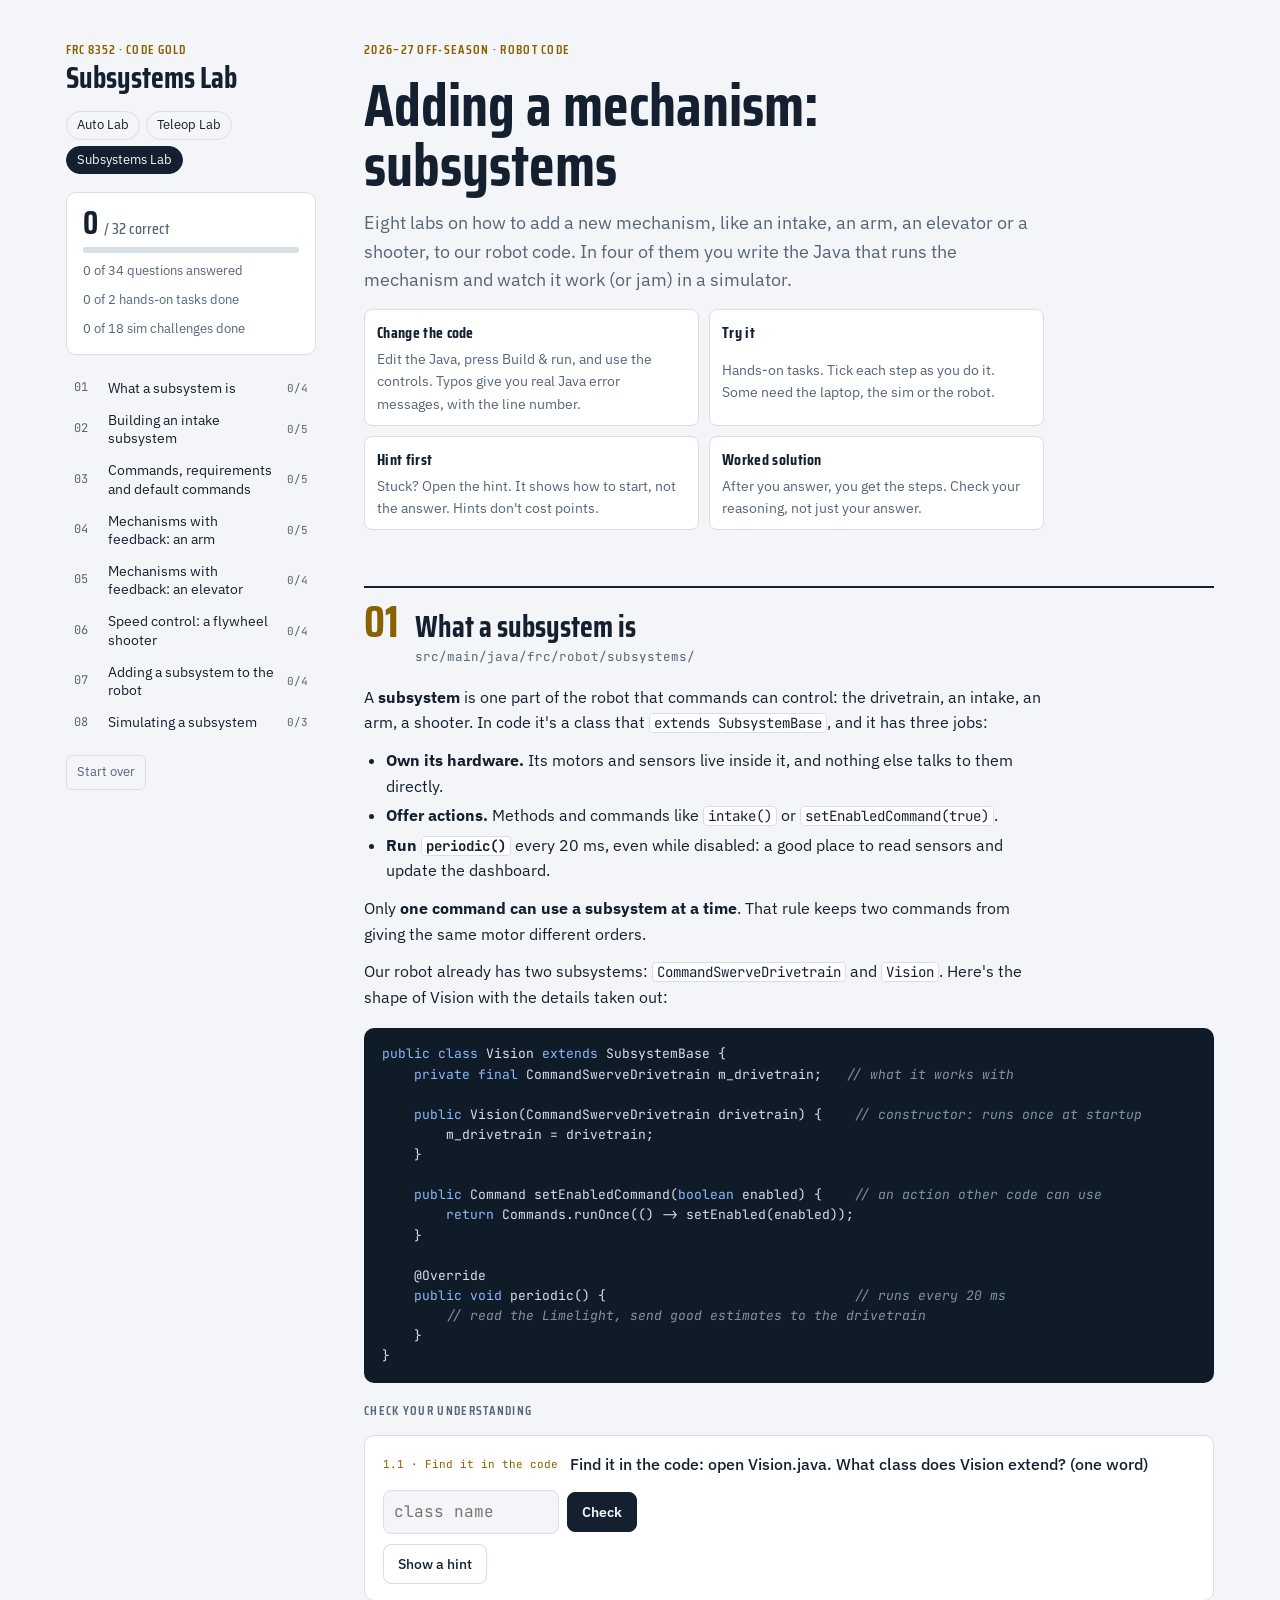
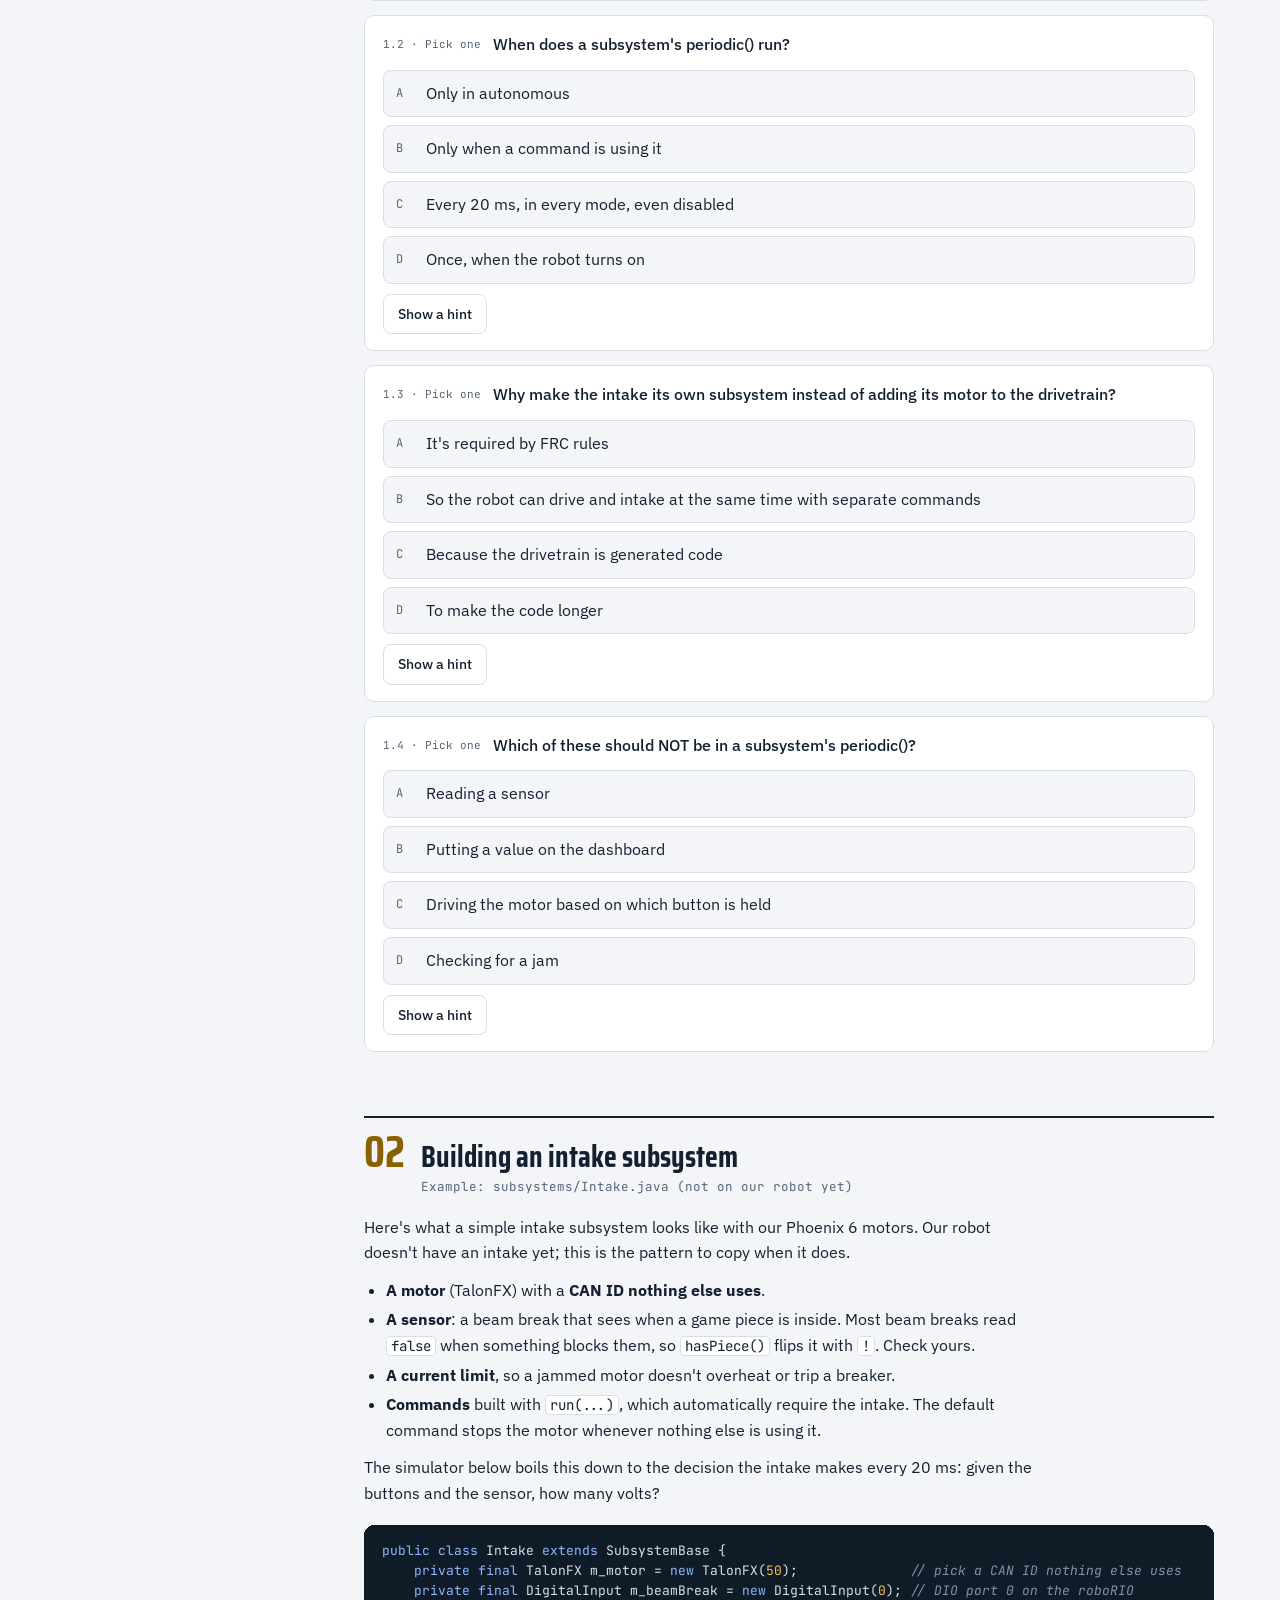
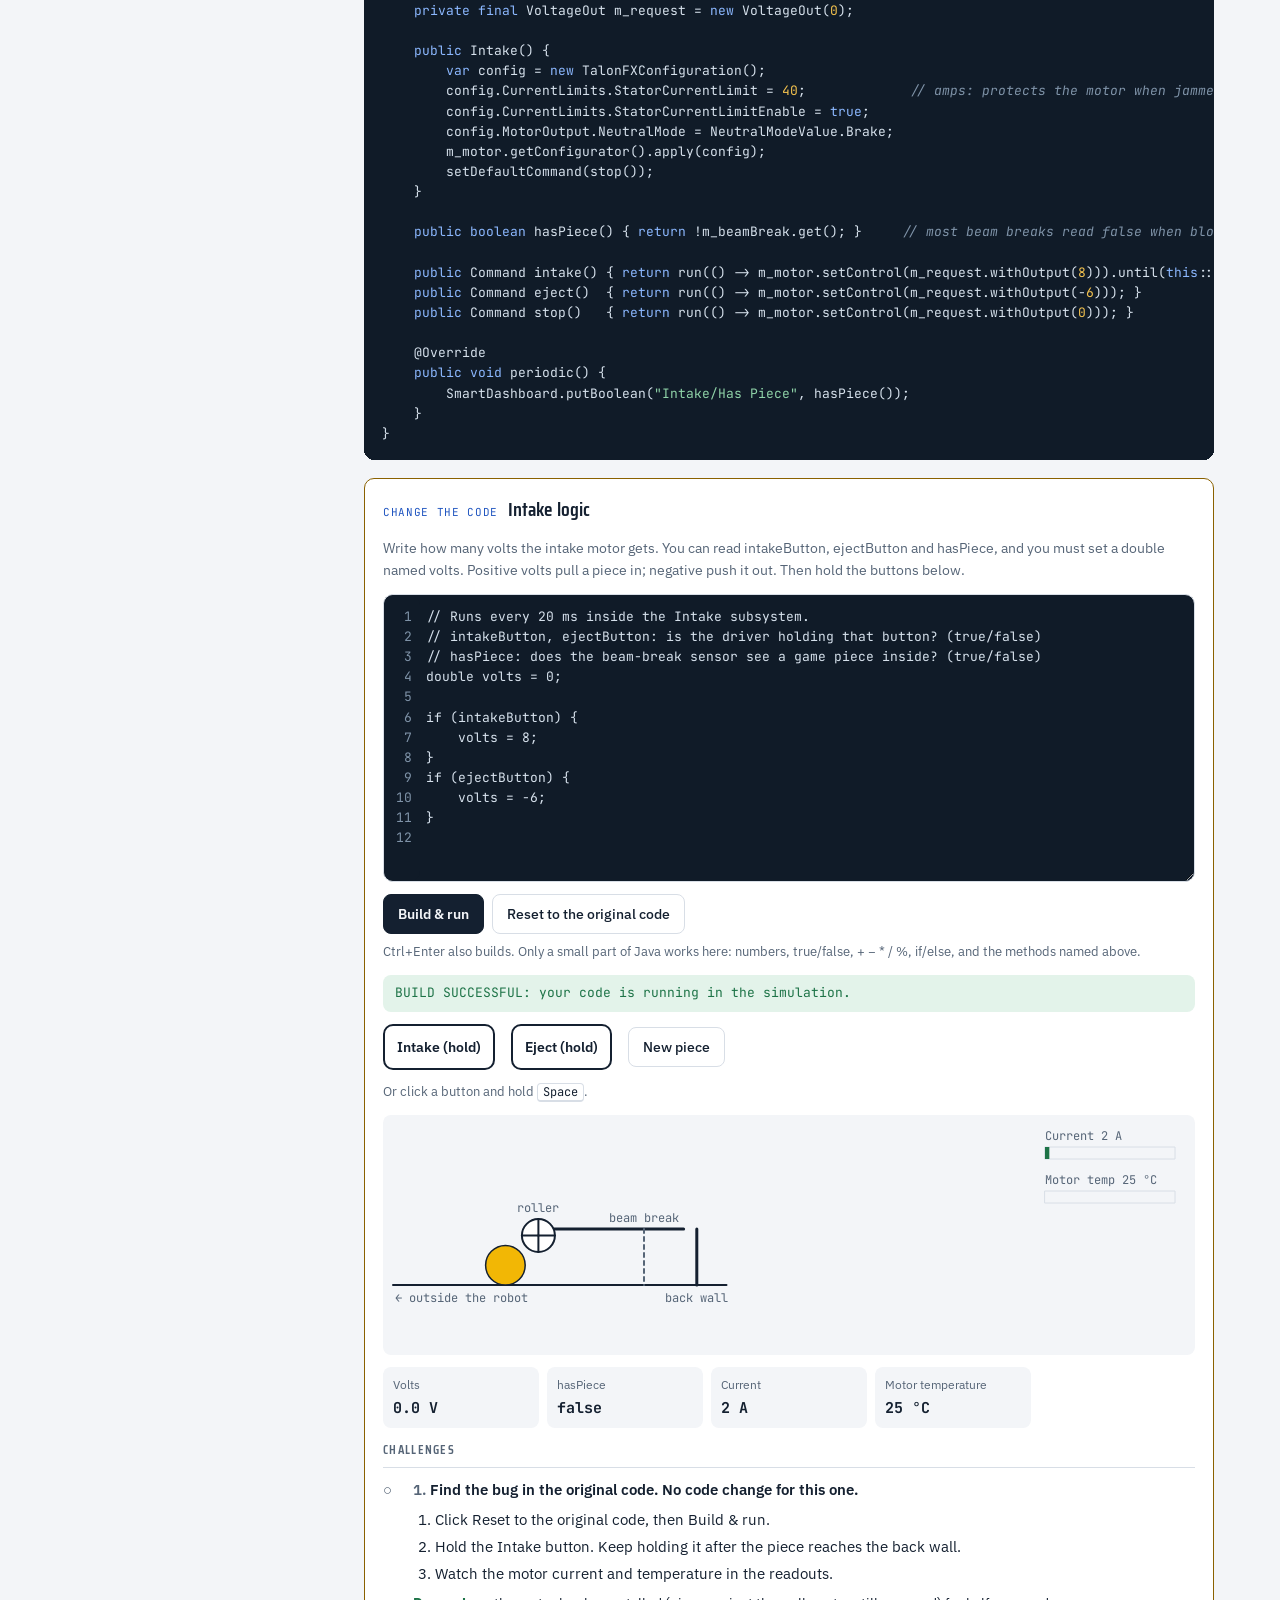
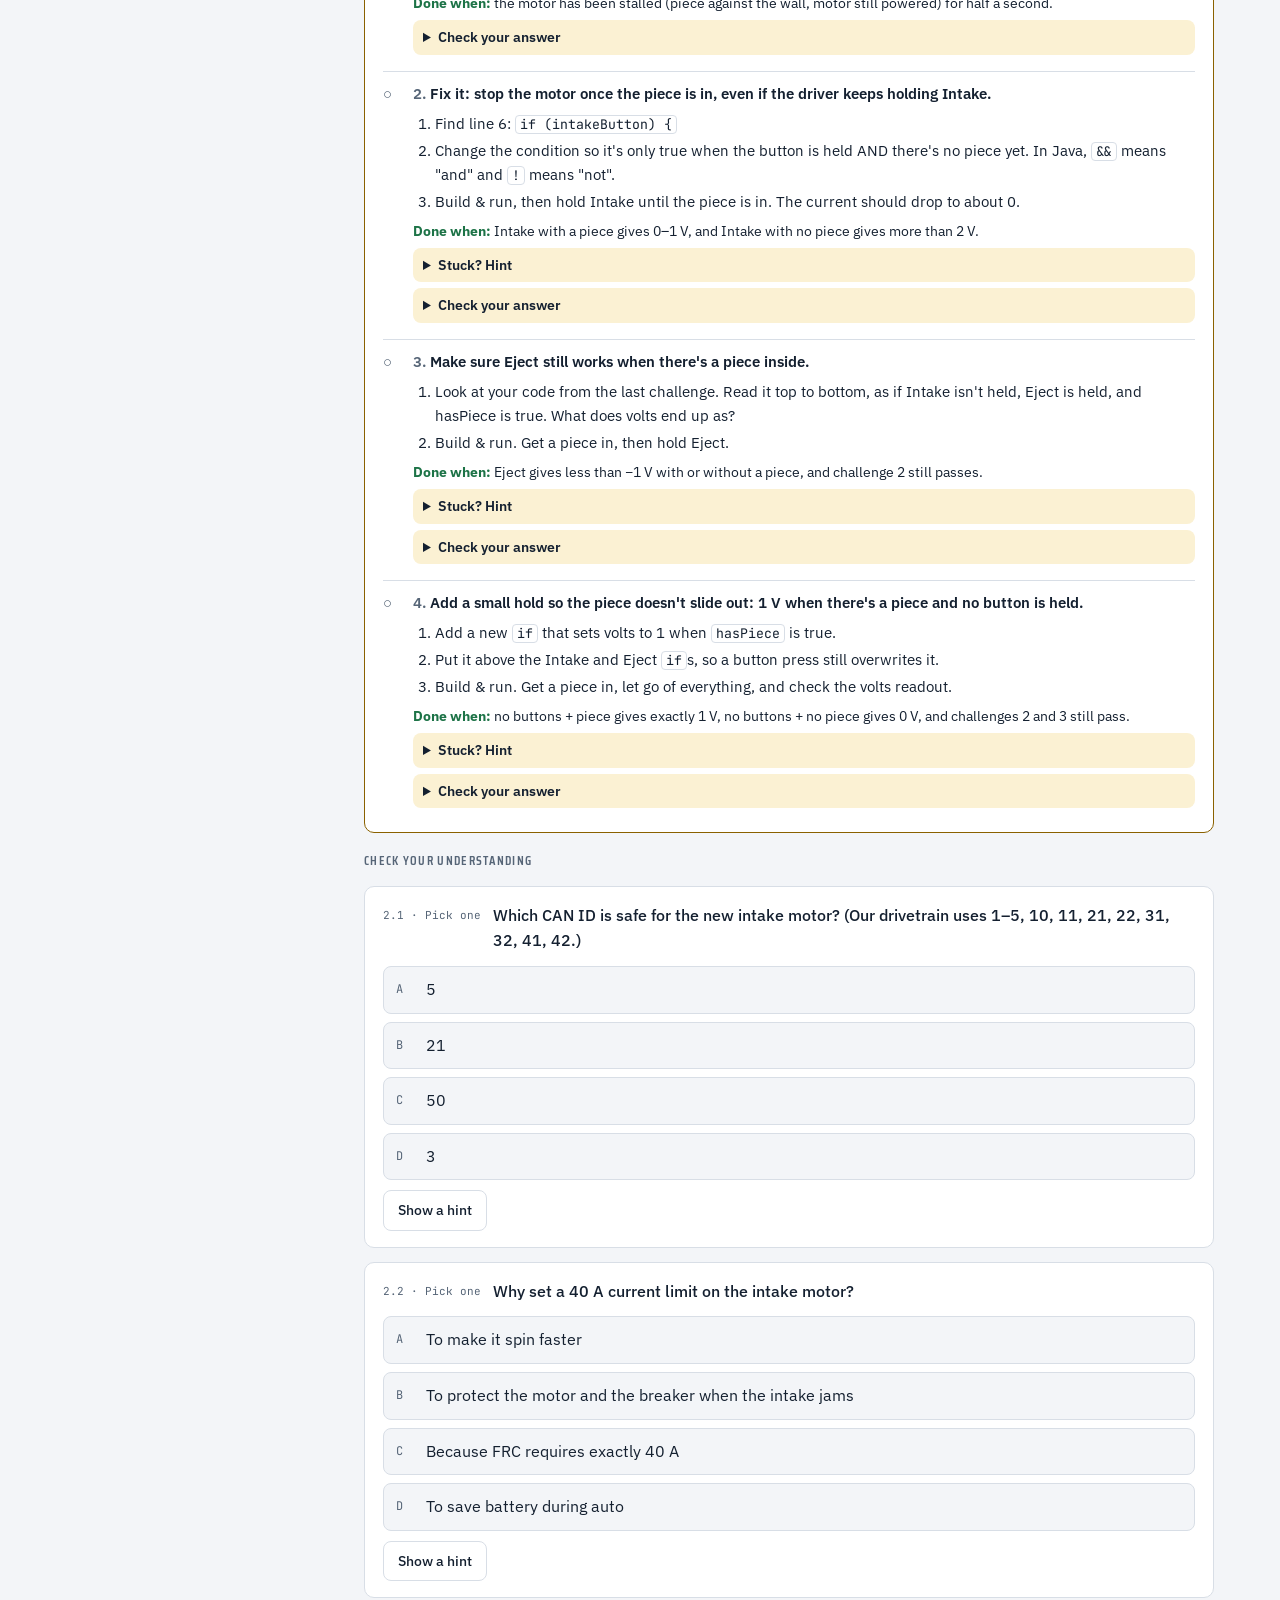
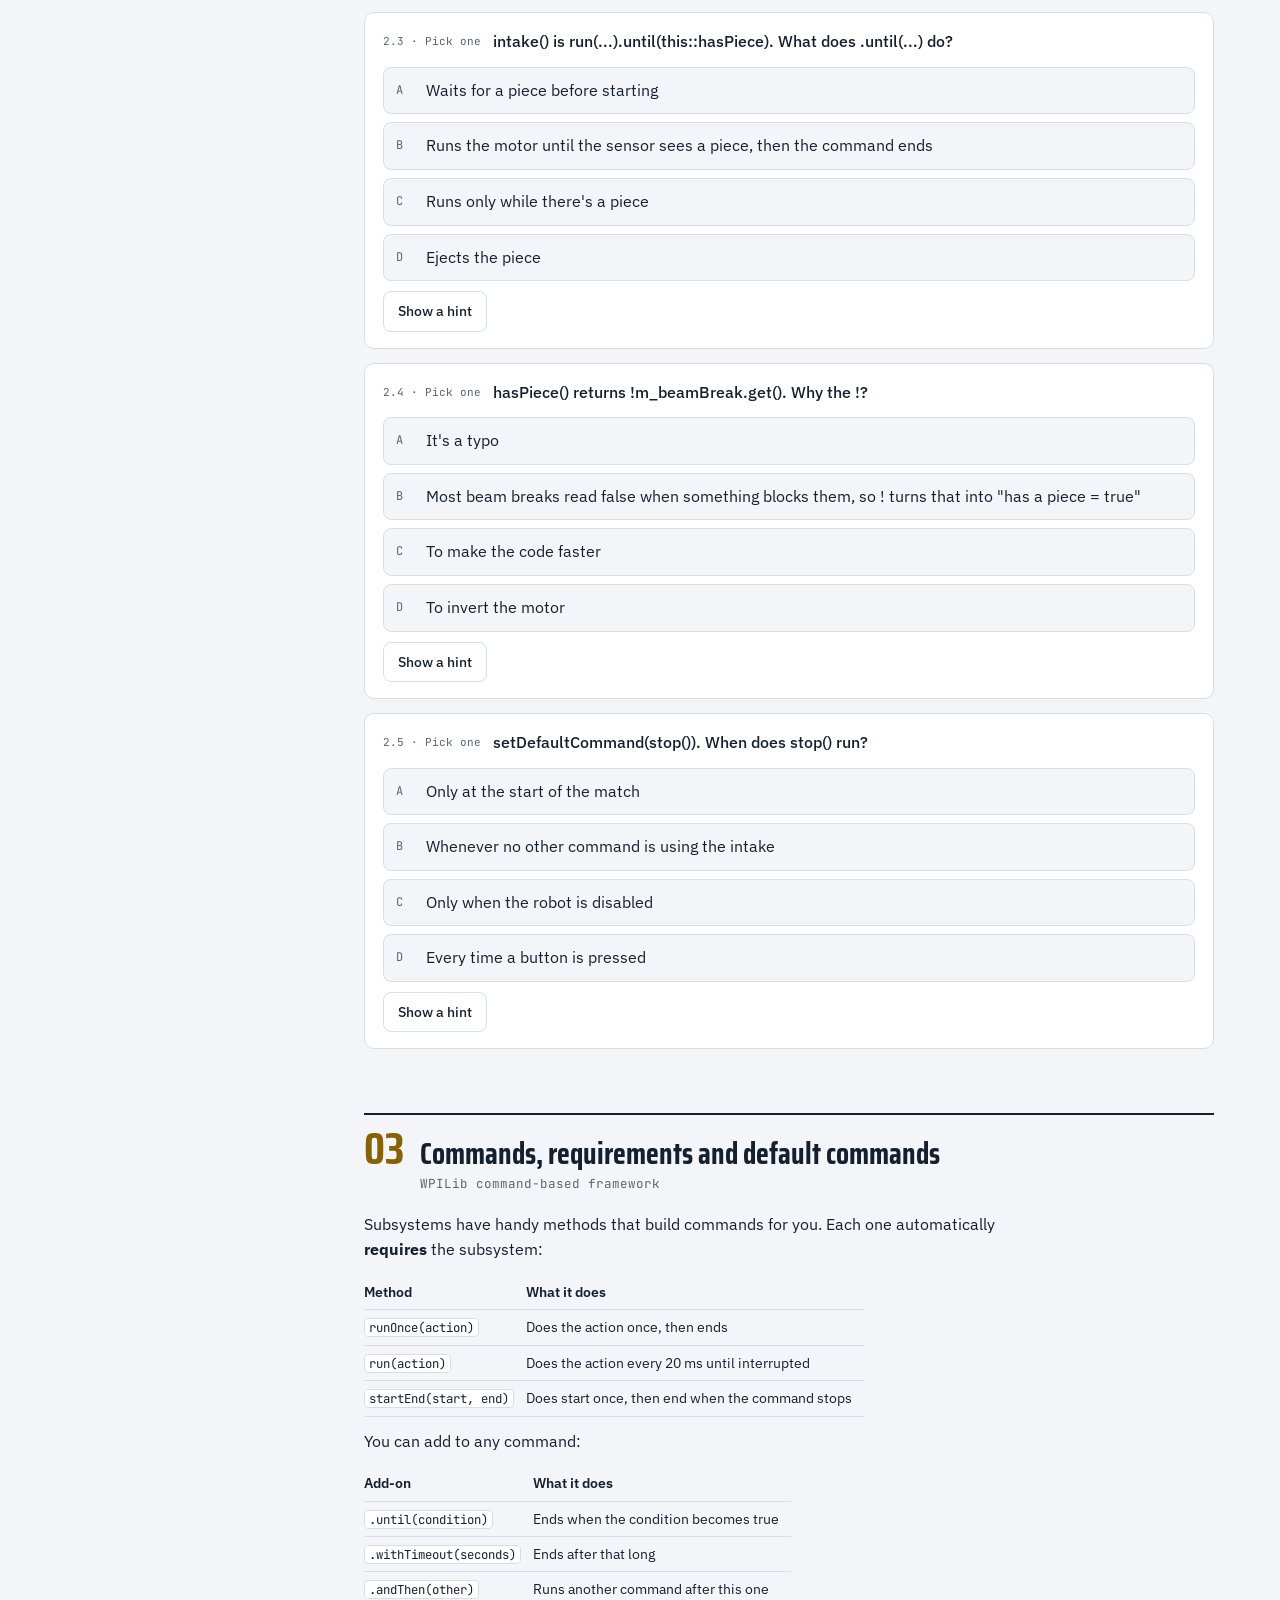
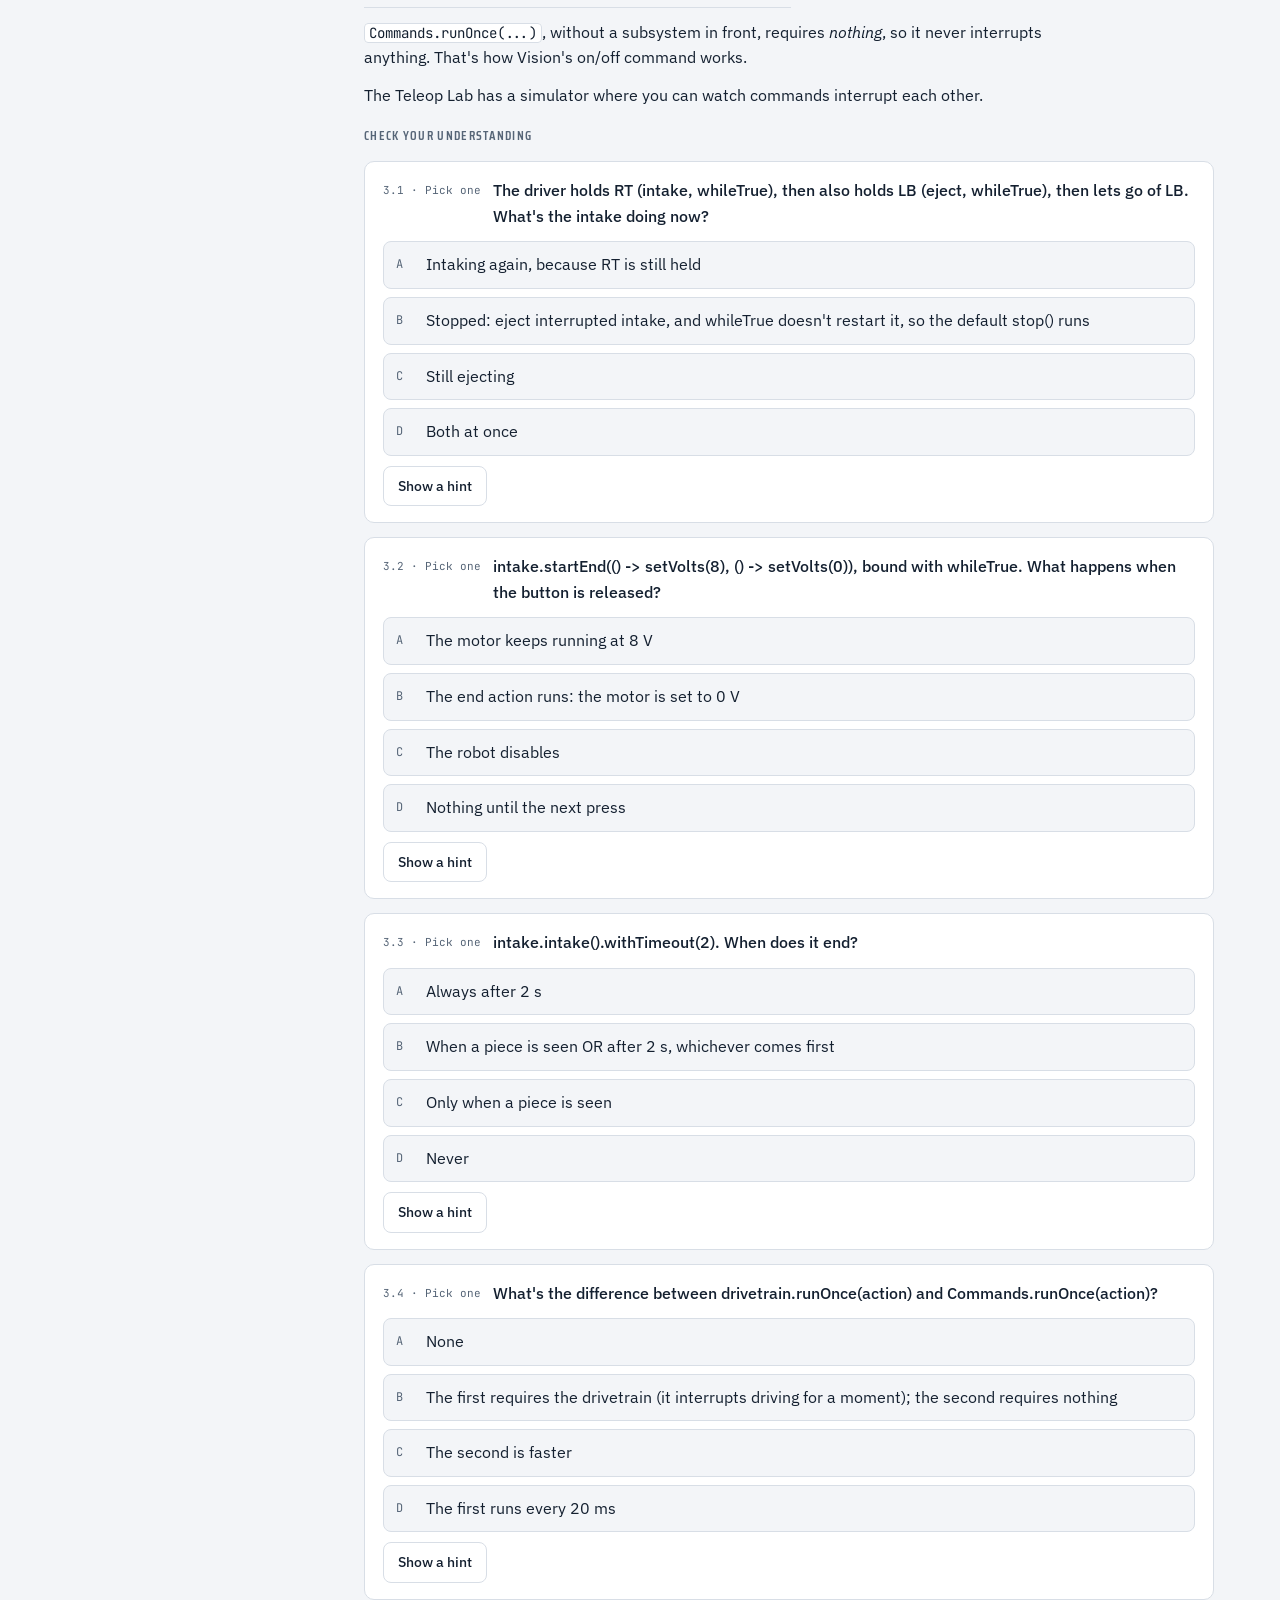
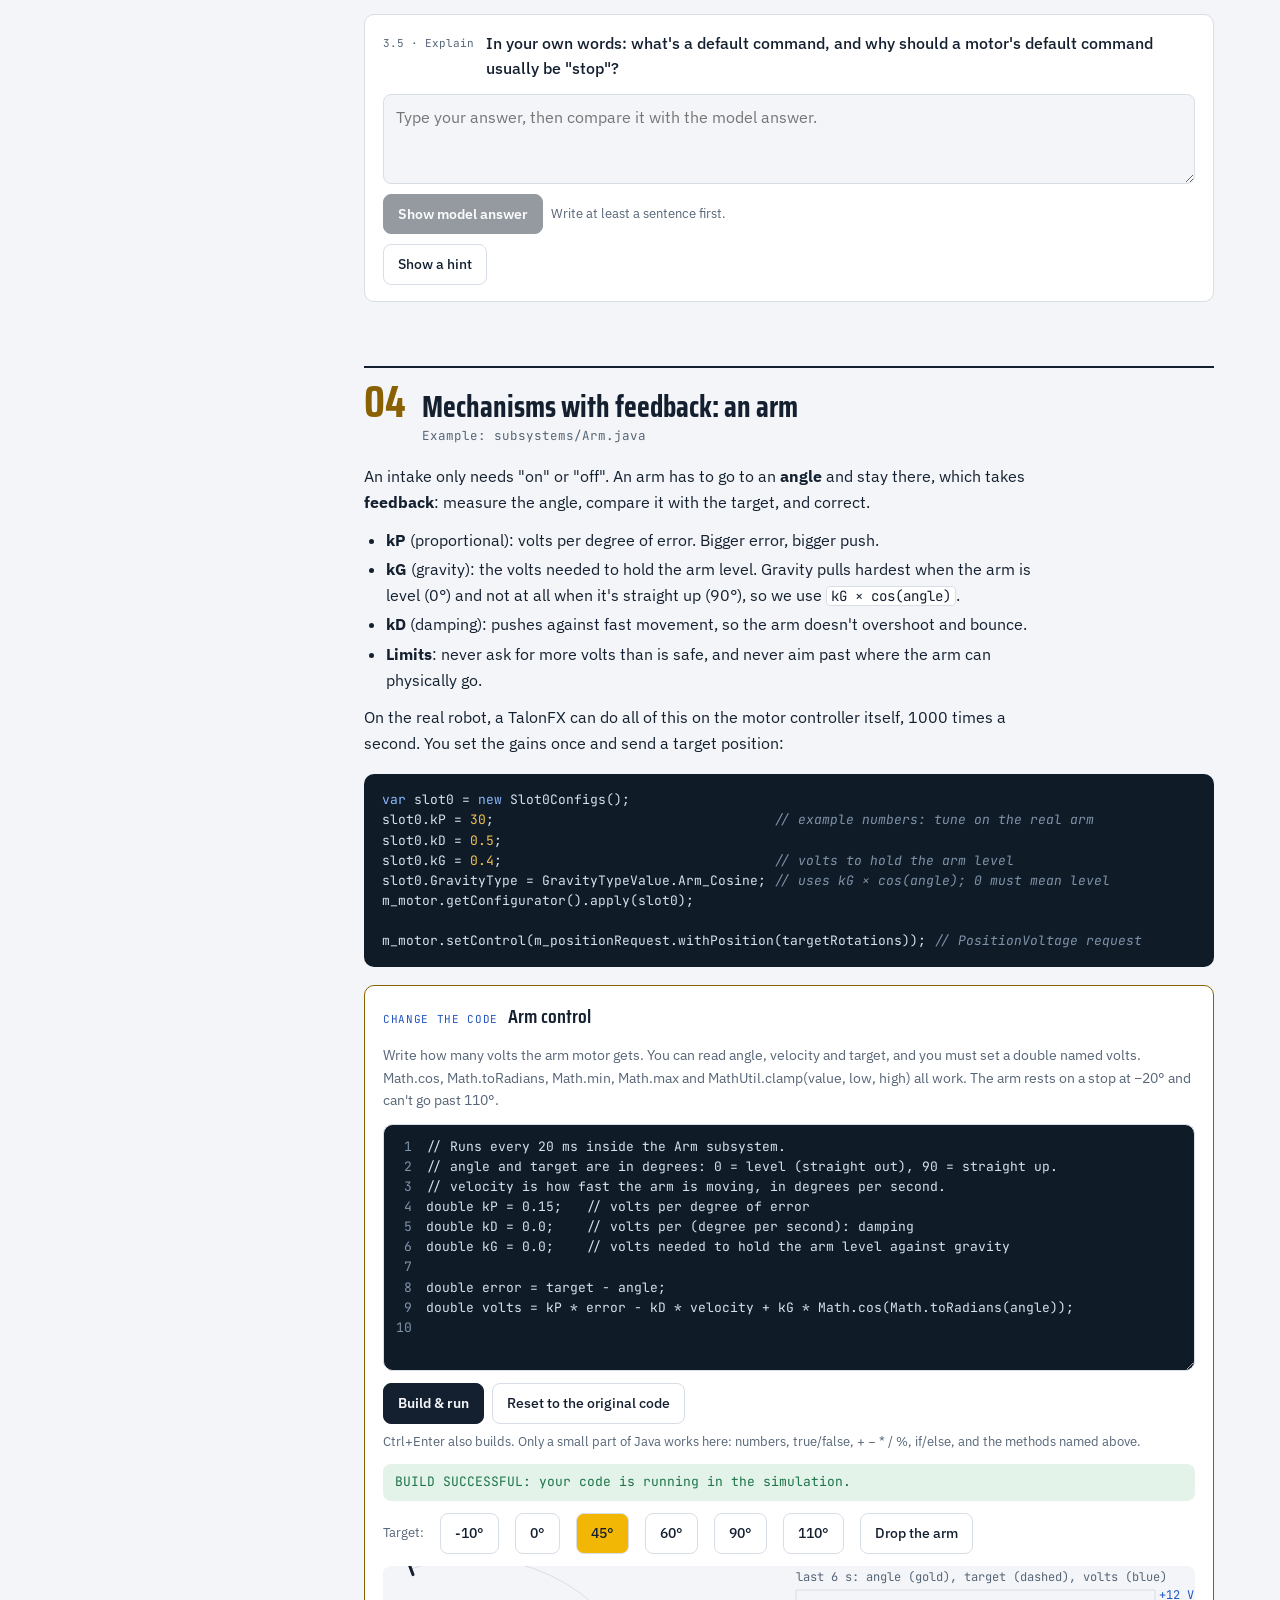
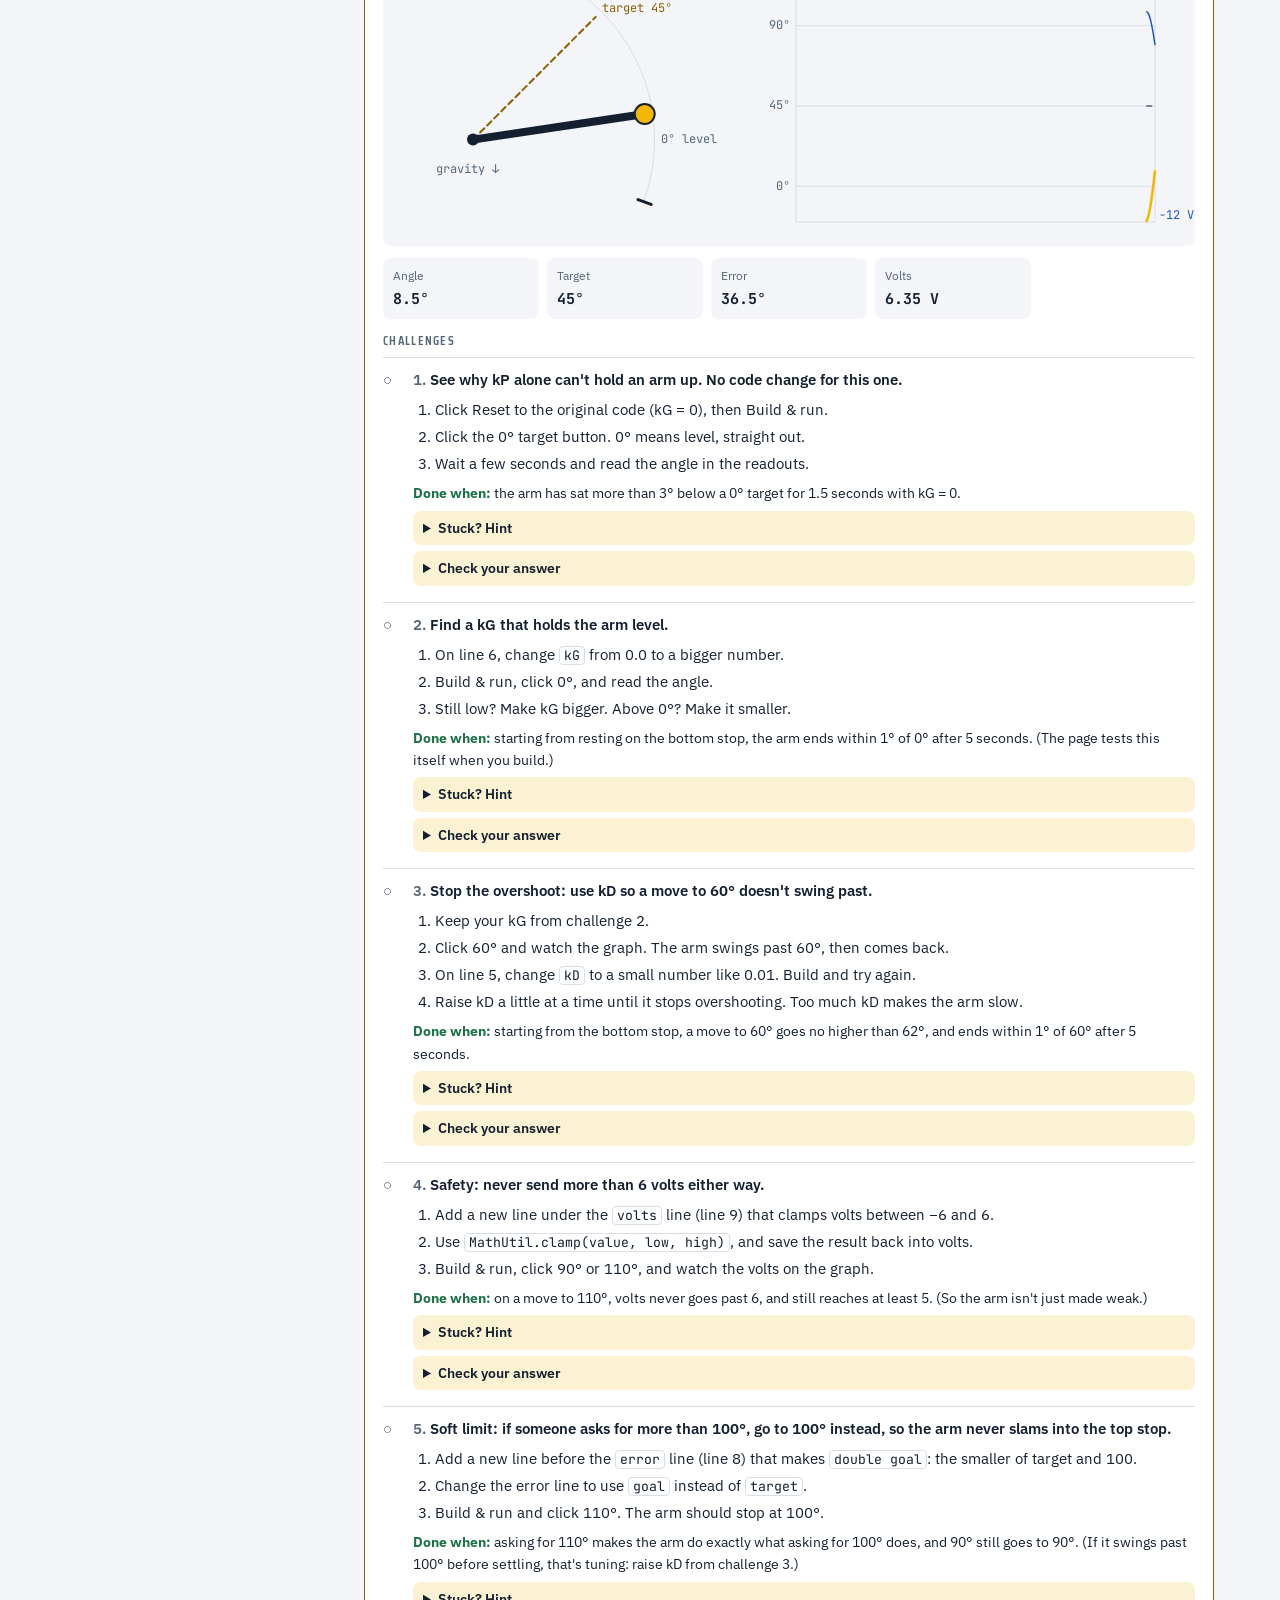
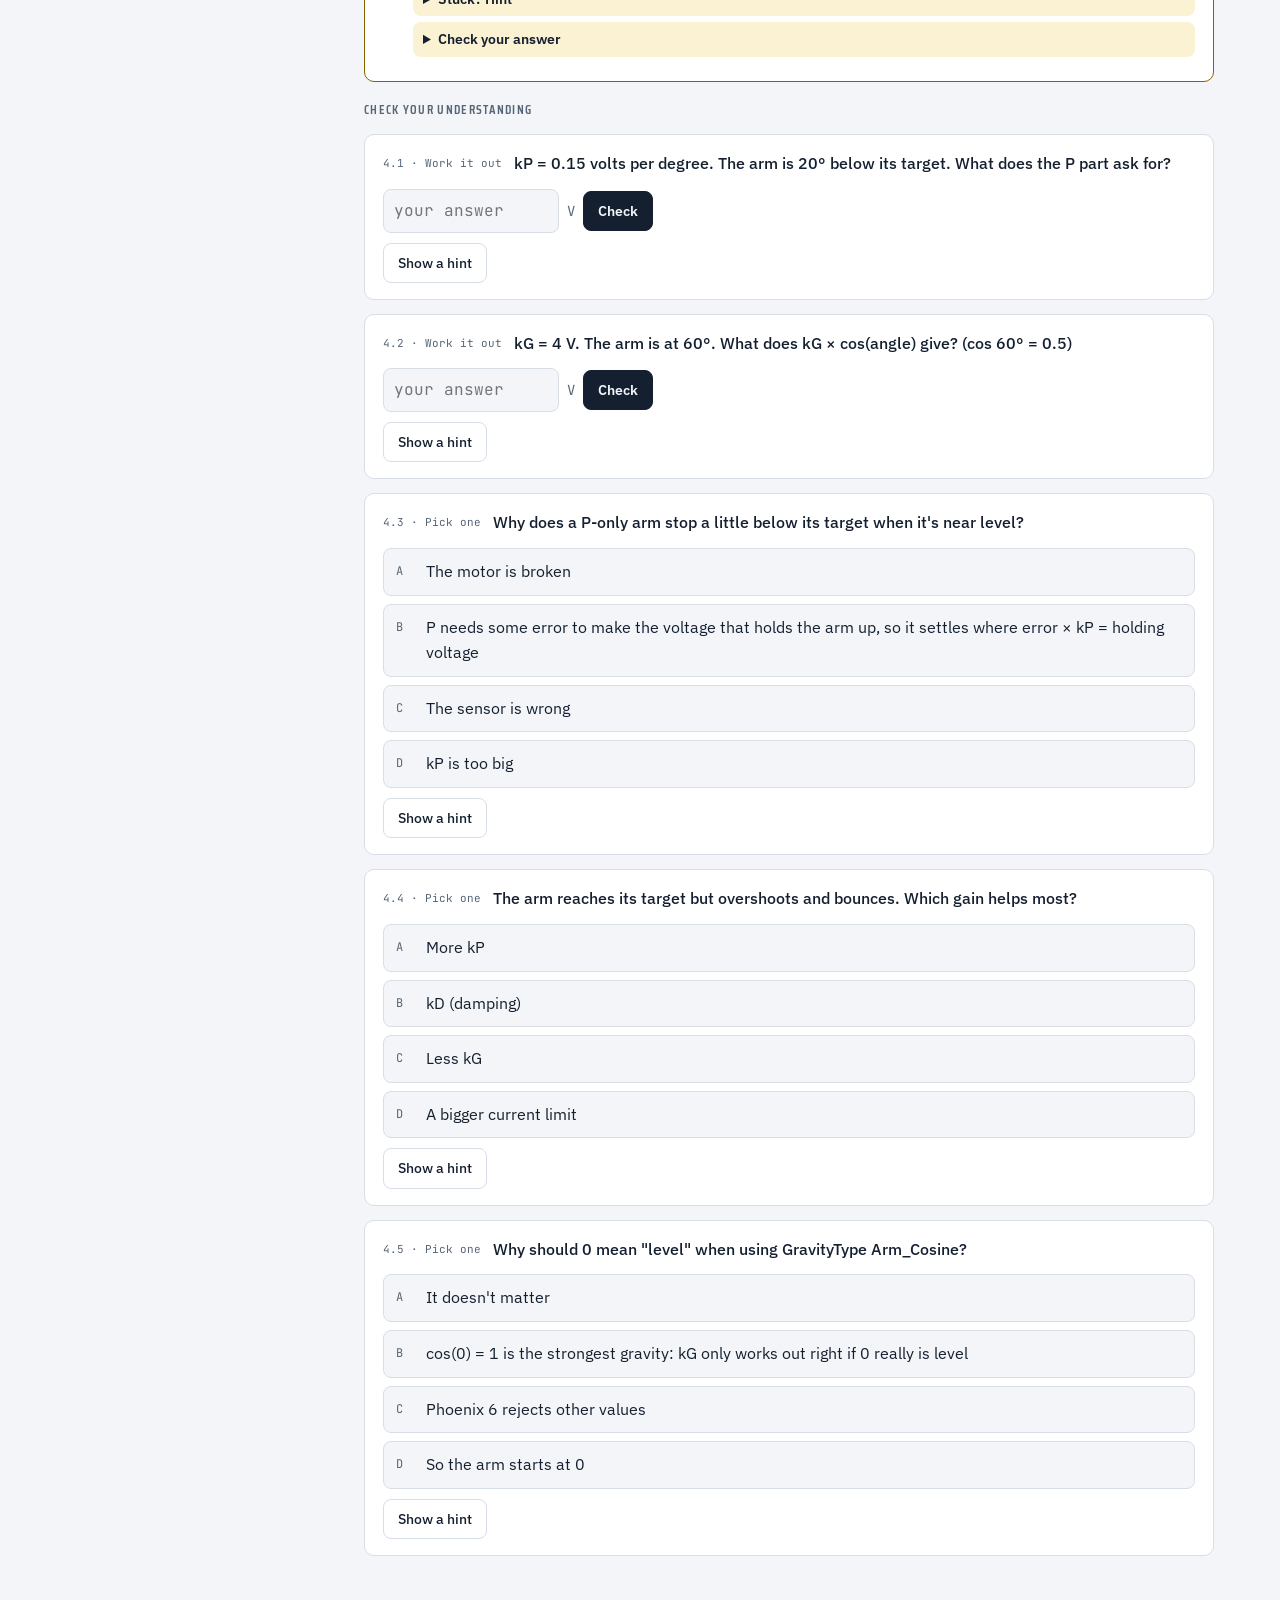
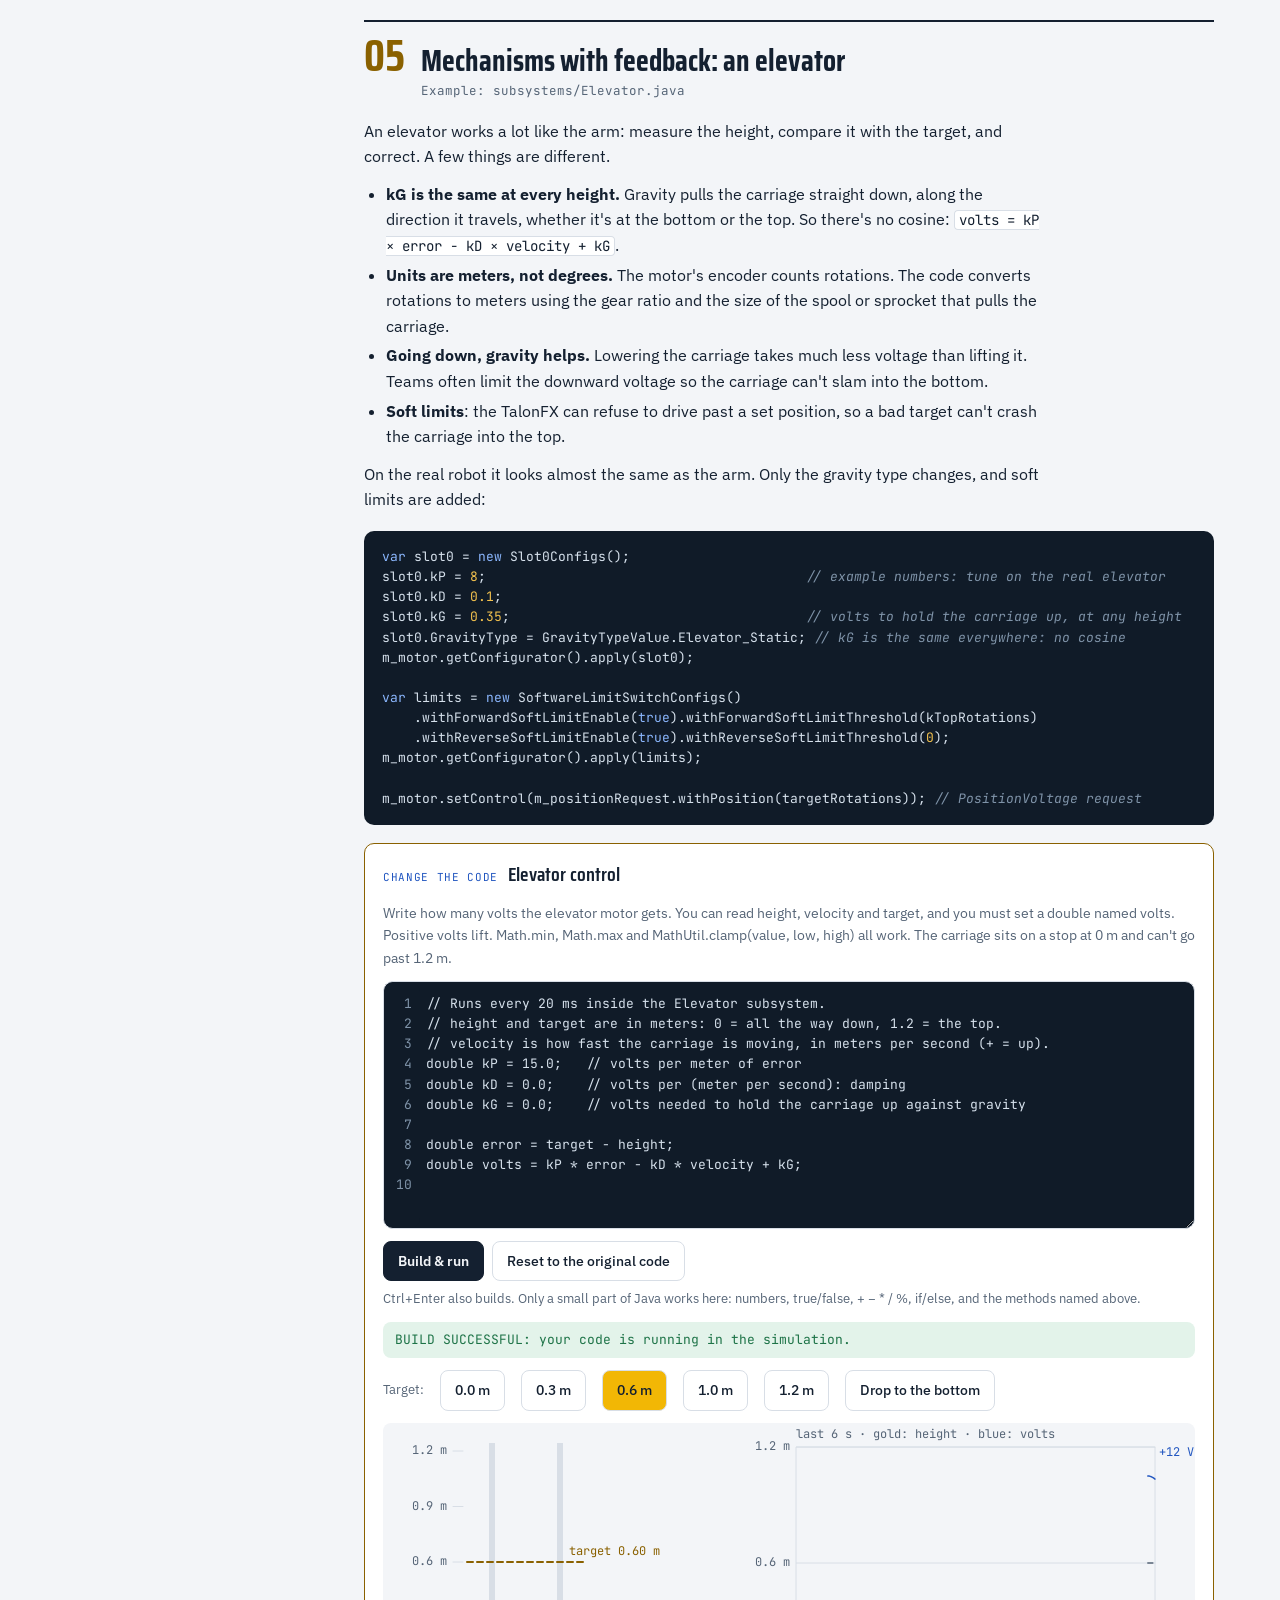
==== commit 846febb6: "Shooter lab: explain why Shoot does nothing while ready is false Holding Shoot with the starting cod" ====
--- a/subsystems.html
+++ b/subsystems.html
@@ -1009,7 +1009,7 @@
   let hist = [], lowTimer = 0, feedWait = 0, spin = 0, notes = [], streak = [], scored = 0, missed = 0;
   const S = buildCodeSim(host, {
     id: "shooter", title: "Shooter control",
-    intro: "Write how many volts the flywheel motor gets, and when it's ready to shoot. You can read rpm and target. You must set a double named volts and a boolean named ready. Math.abs, Math.min, Math.max and MathUtil.clamp all work. Hold Shoot and the feeder pushes a note in whenever ready is true.",
+    intro: "Write how many volts the flywheel motor gets, and when it's ready to shoot. You can read rpm and target. You must set a double named volts and a boolean named ready. Math.abs, Math.min, Math.max and MathUtil.clamp all work. Hold Shoot and the feeder pushes a note in whenever ready is true. The starting code has ready = false, so nothing shoots until you change it (challenge 3).",
     aria: "Side view of a flywheel shooter launching notes at a goal, and a graph of the wheel speed and motor volts over time",
     code: SHOOTER_CODE,
     check(ast) {
@@ -1066,7 +1066,7 @@
     feedWait = Math.max(0, feedWait - 0.02);
     if (shootBtn.down && ready && feedWait === 0) { fire(); feedWait = SHOOT.FEED; }
     notes.forEach(n => n.t += 0.02 / 0.6); notes = notes.filter(n => n.t < 1);
-    spin += st.w / 60 * 0.02 * Math.PI * 2 / 8; // drawn 8× slower so the spokes are visible
+    spin += st.w / 6000 * 0.3; // drawn much slower than real so the spokes don't strobe backward
     hist.push([st.w, st.target, st.volts]); if (hist.length > 300) hist.shift();
     if (st.target === 4000 && st.vars.kV === 0 && st.w < 3500 && st.w > 500) { lowTimer += 0.02; if (lowTimer > 1.5) S.complete("s-ponly"); } else lowTimer = 0;
   }
@@ -1093,6 +1093,8 @@
     // ready lamp
     ctx.fillStyle = st.ready ? good : lineC; ctx.beginPath(); ctx.arc(fx + fr + 30, fy + fr - 4, 8, 0, 7); ctx.fill();
     txt(ctx, st.ready ? "ready" : "not ready", fx + fr + 44, fy + fr - 4, st.ready ? good : muted);
+    // holding Shoot does nothing until ready is true, so say why
+    if (shootBtn.down && !st.ready) txt(ctx, "Feeder waiting: ready is false", 12, 20, bad);
     const gx0 = wide ? pw + 52 : 60, gy0 = wide ? 24 : ph + 24;
     drawGraph(ctx, { x0: gx0, x1: w - 40, y0: gy0, y1: h - 24 }, hist, { min: 0, max: 6000, ticks: [0, 2000, 4000, 6000], fmt: r => r, name: "RPM" });
     S.readouts([
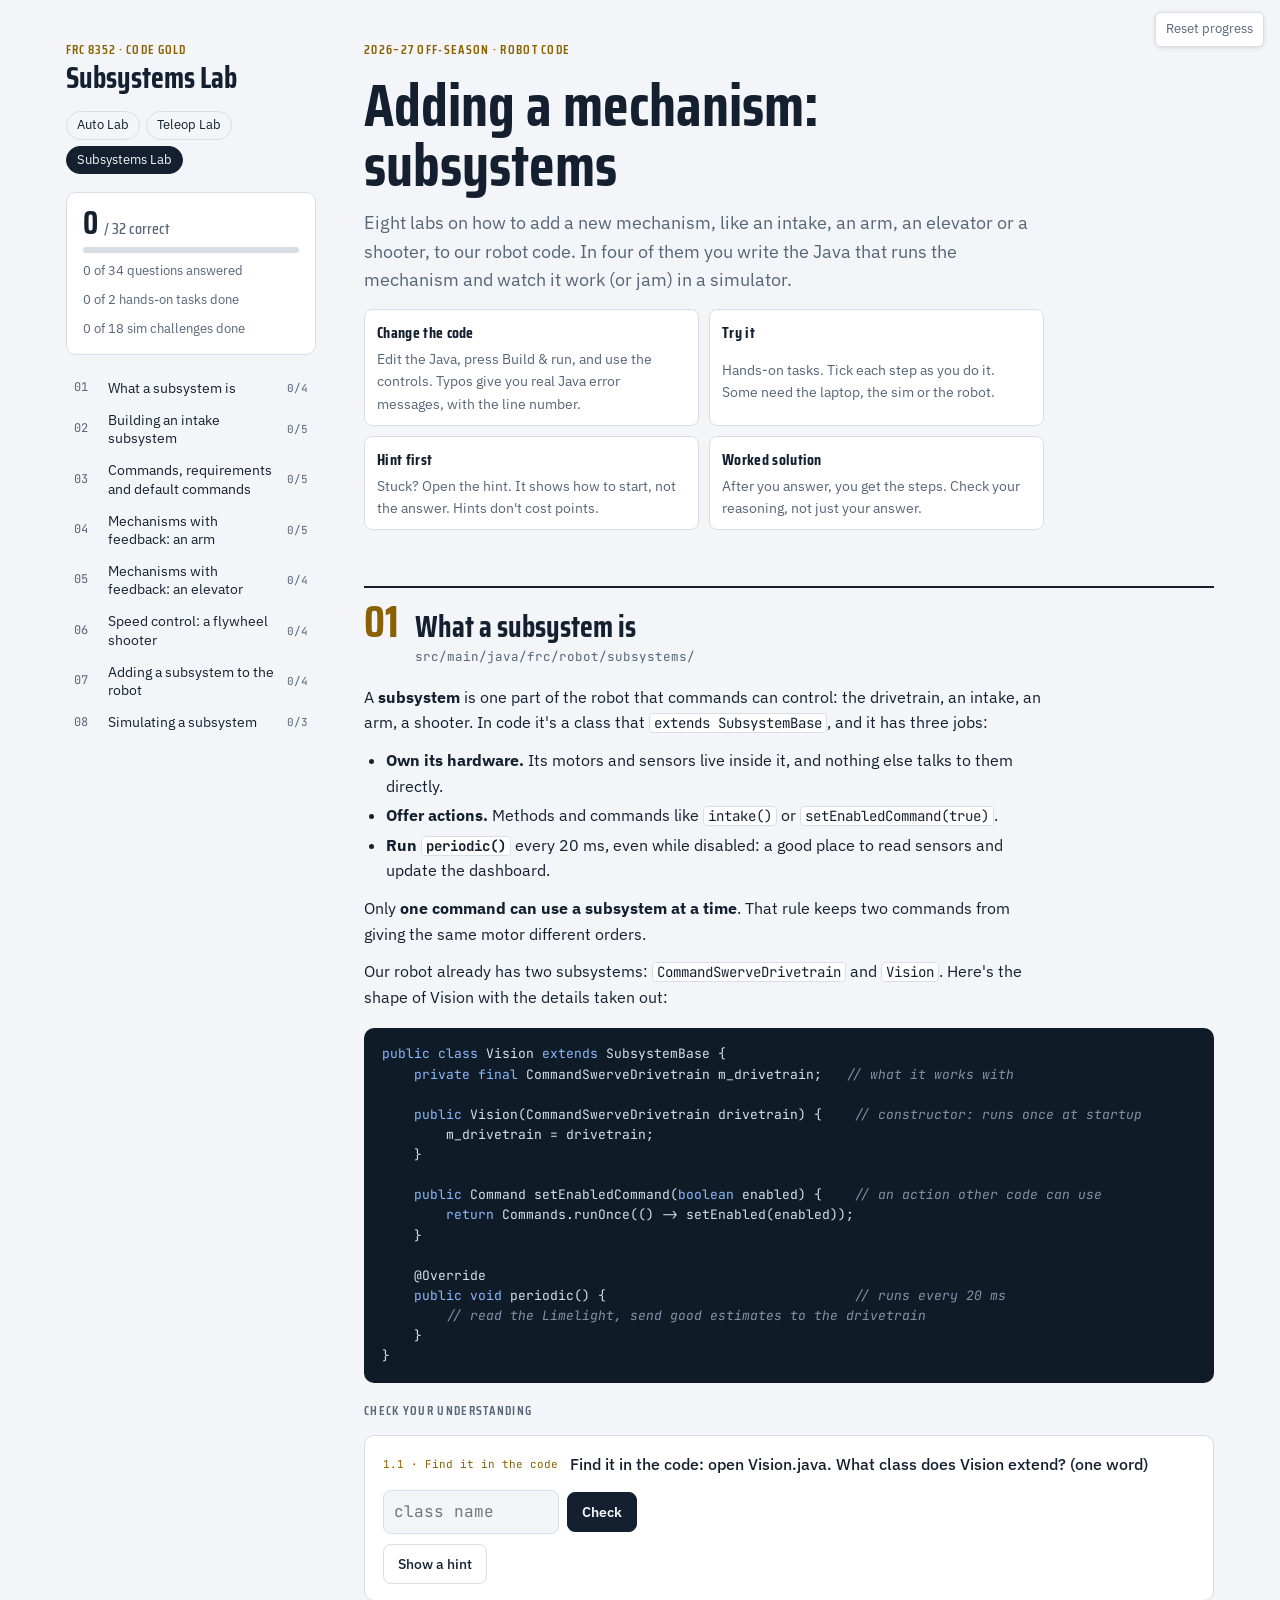
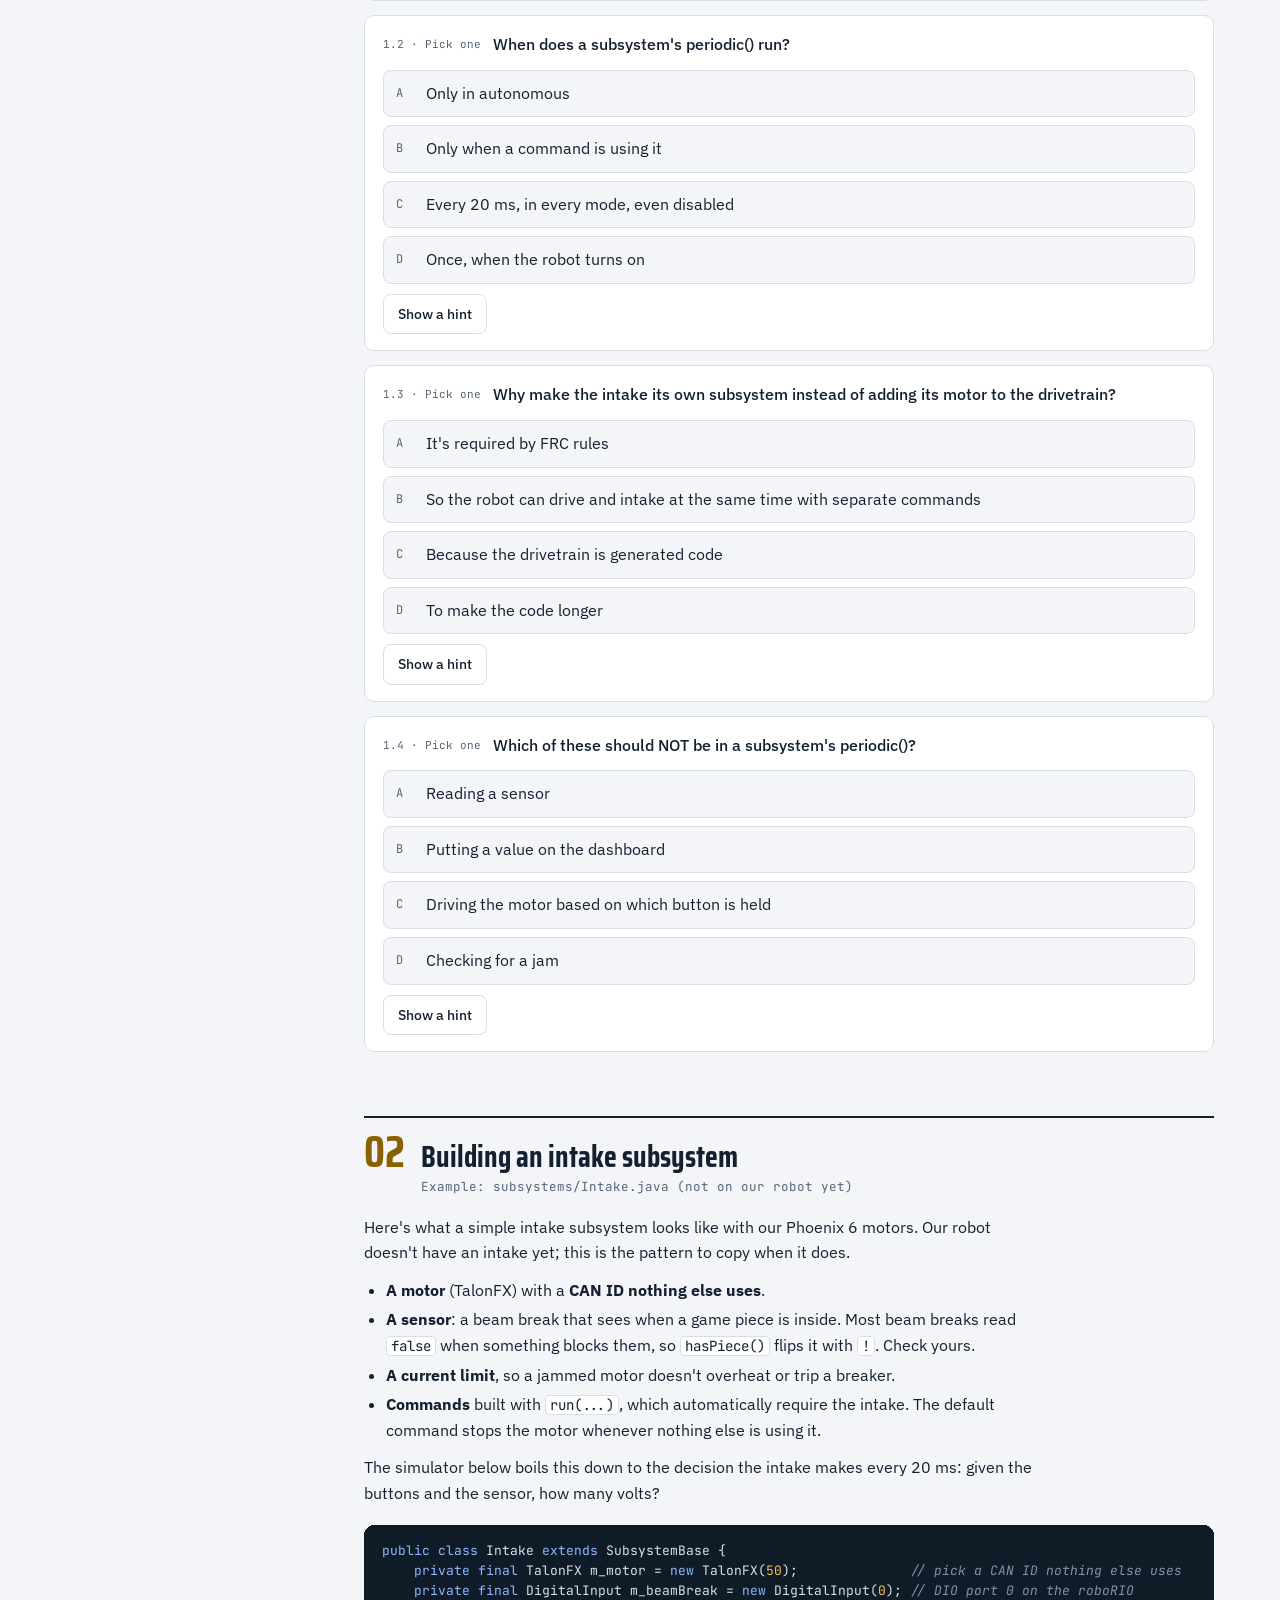
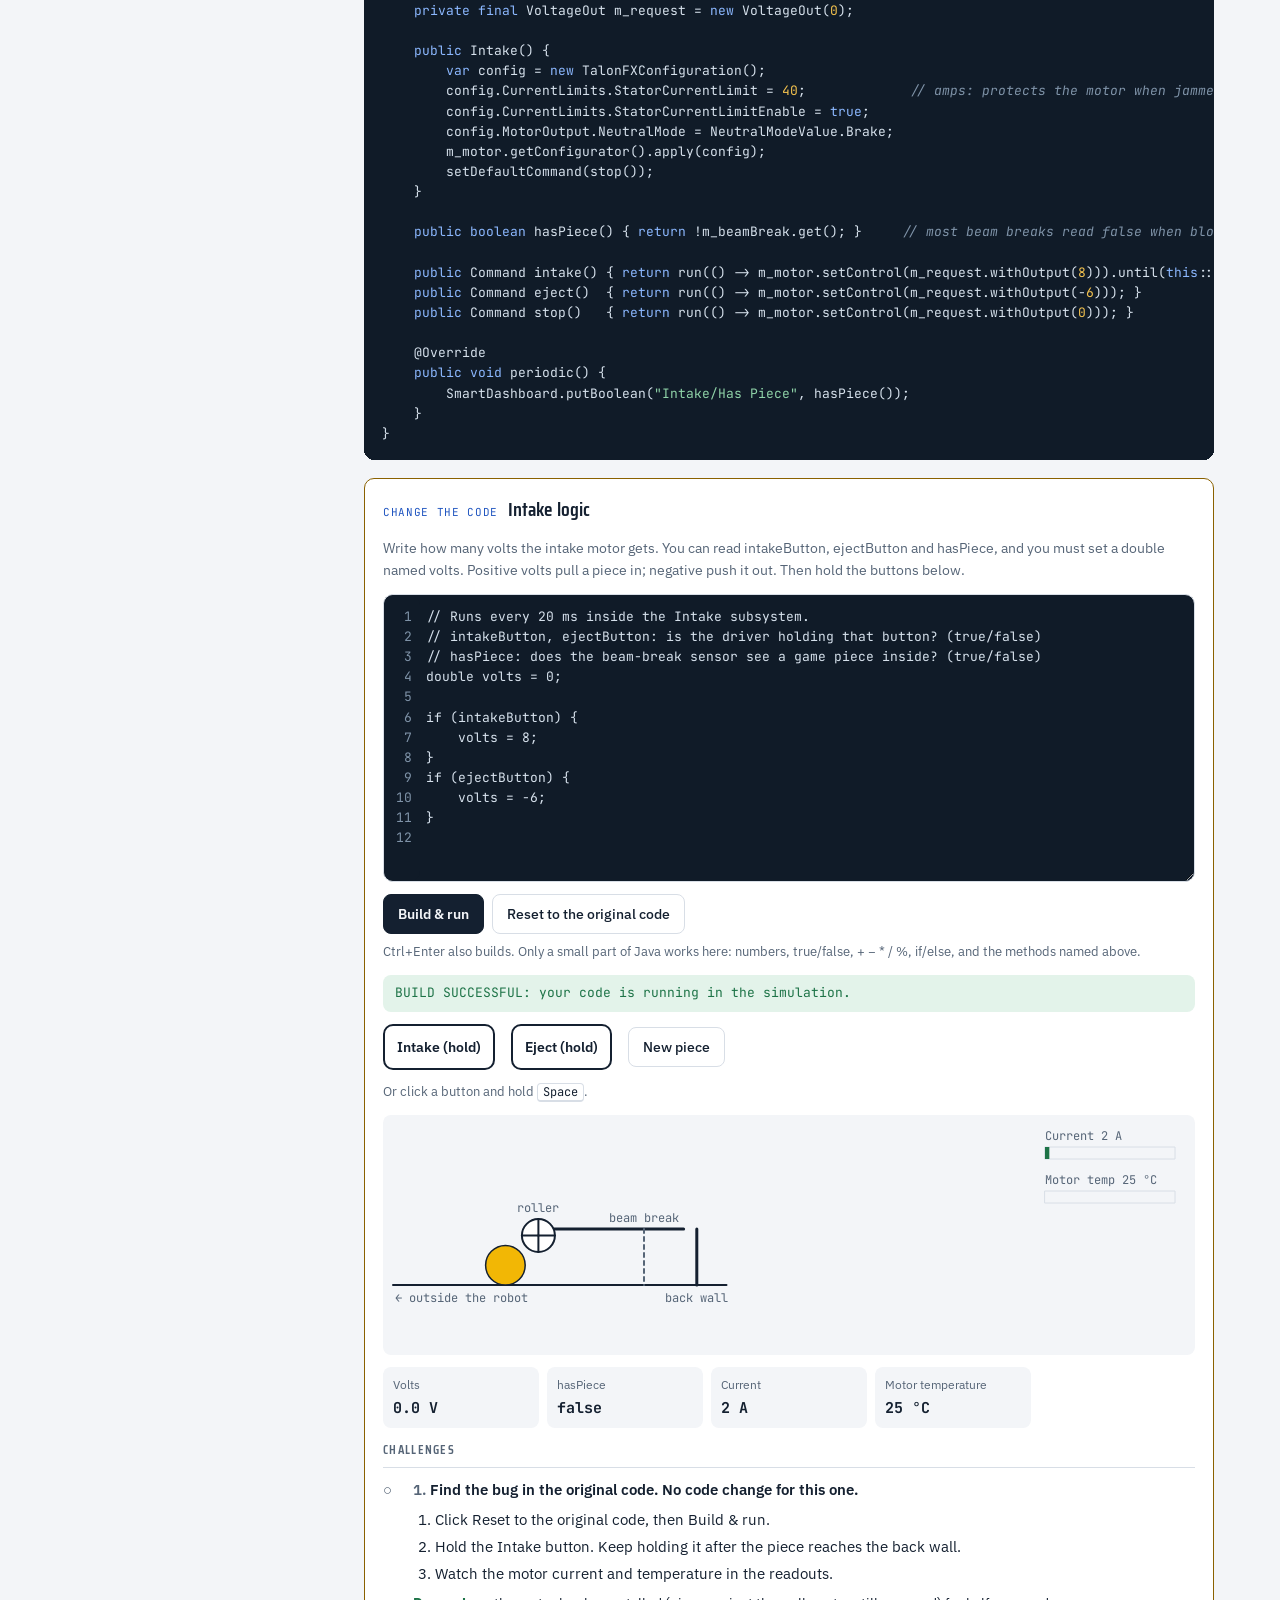
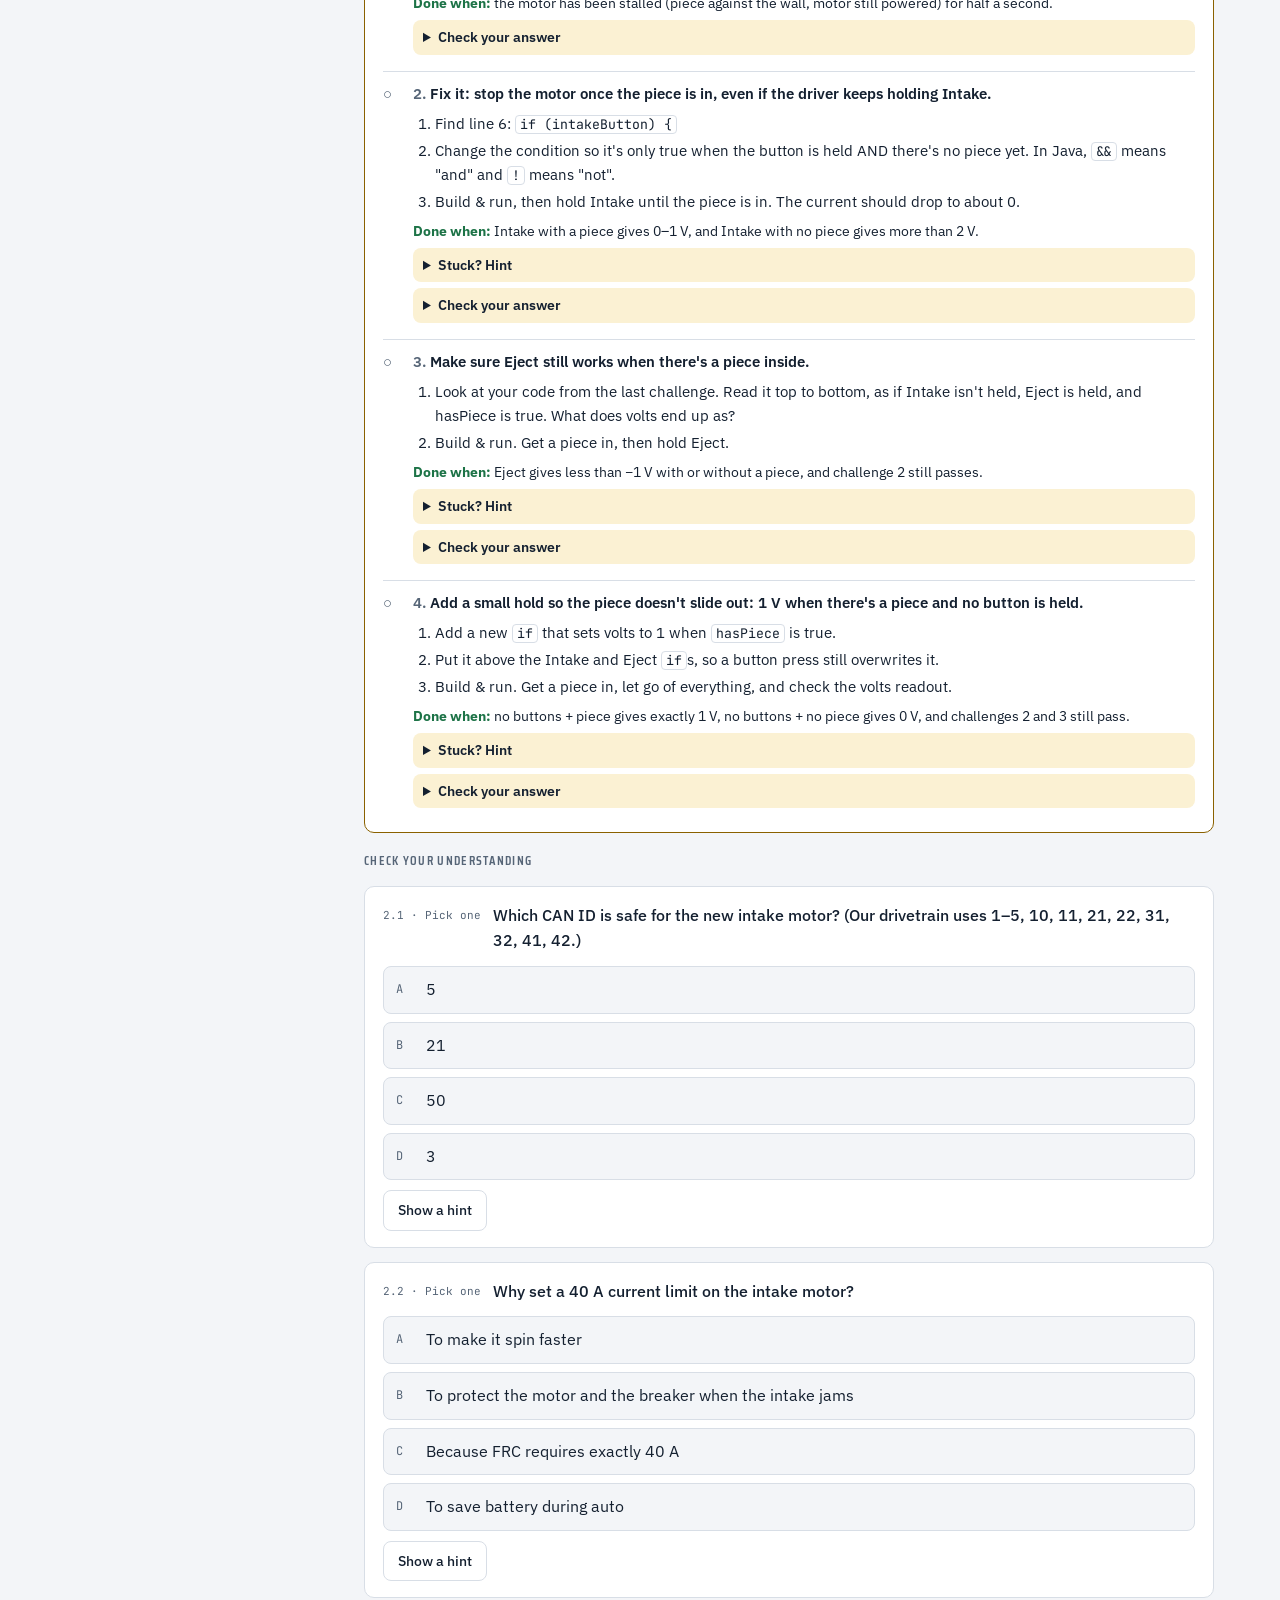
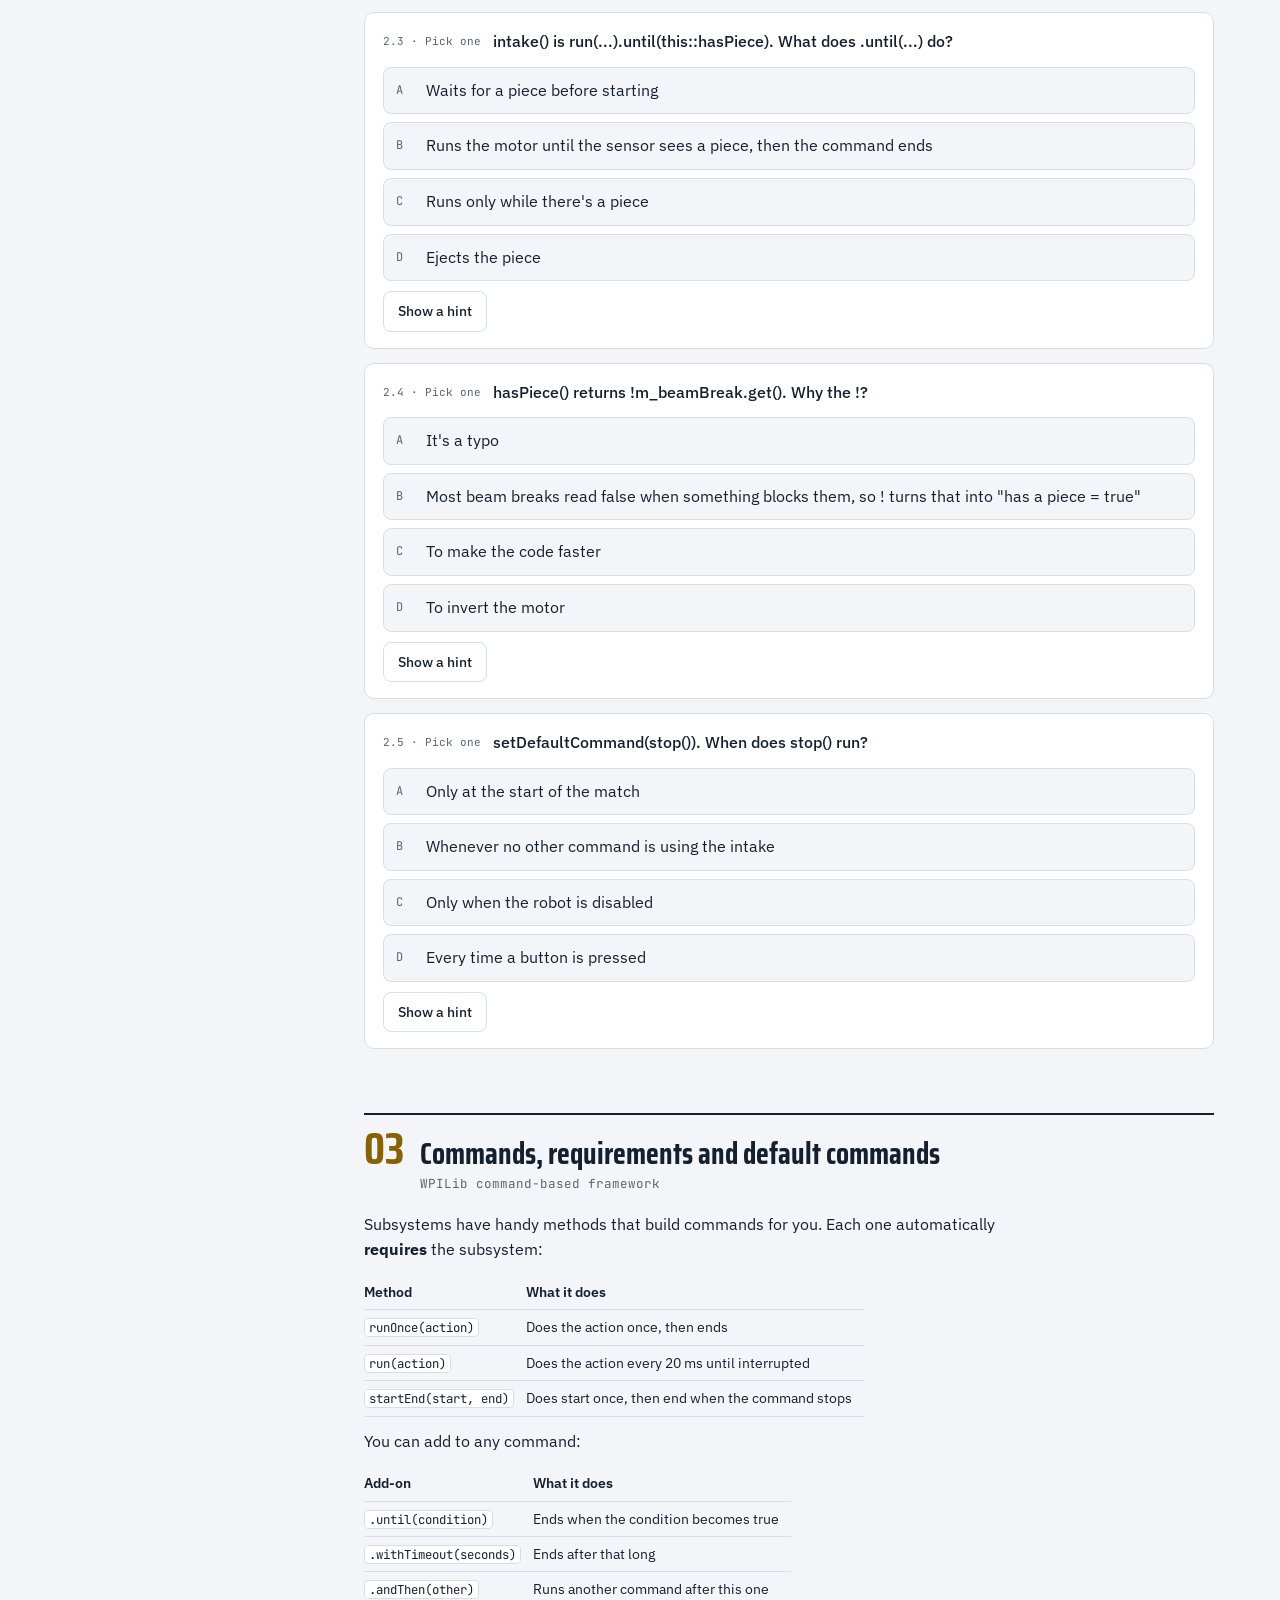
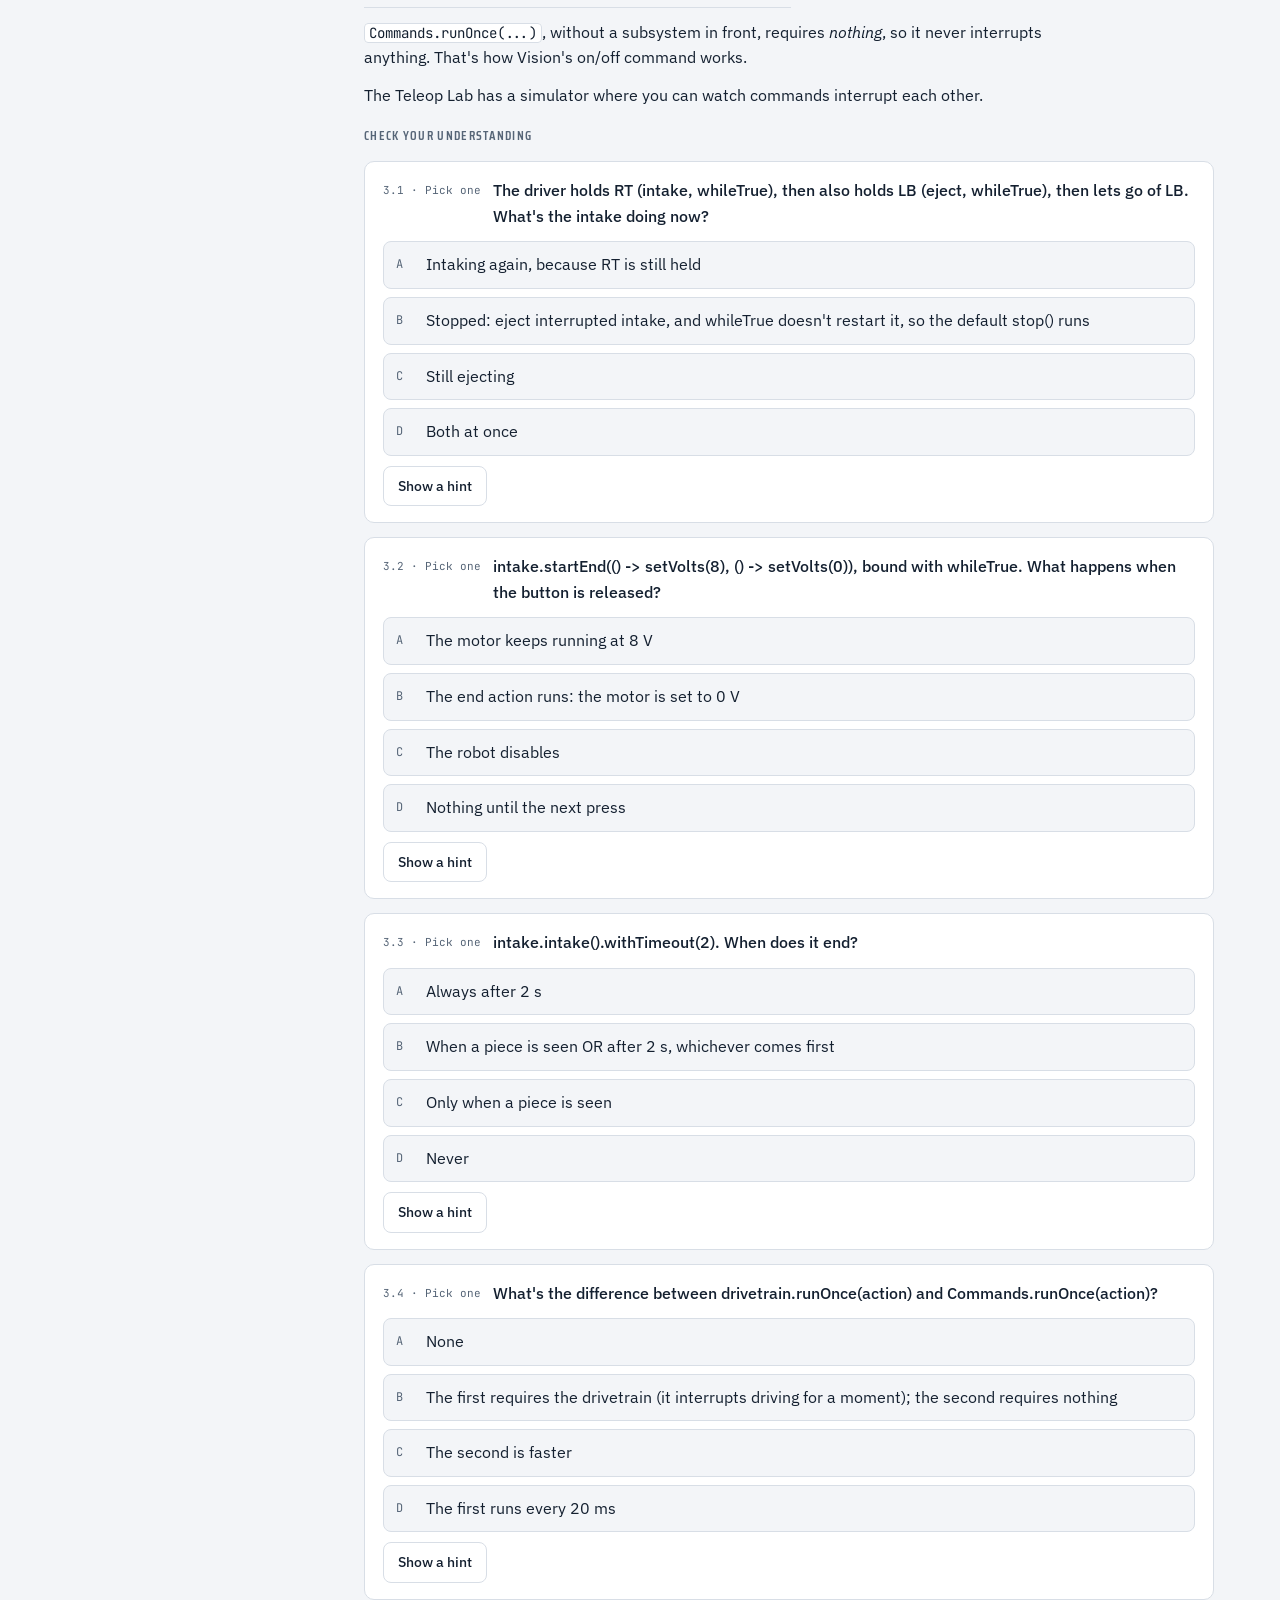
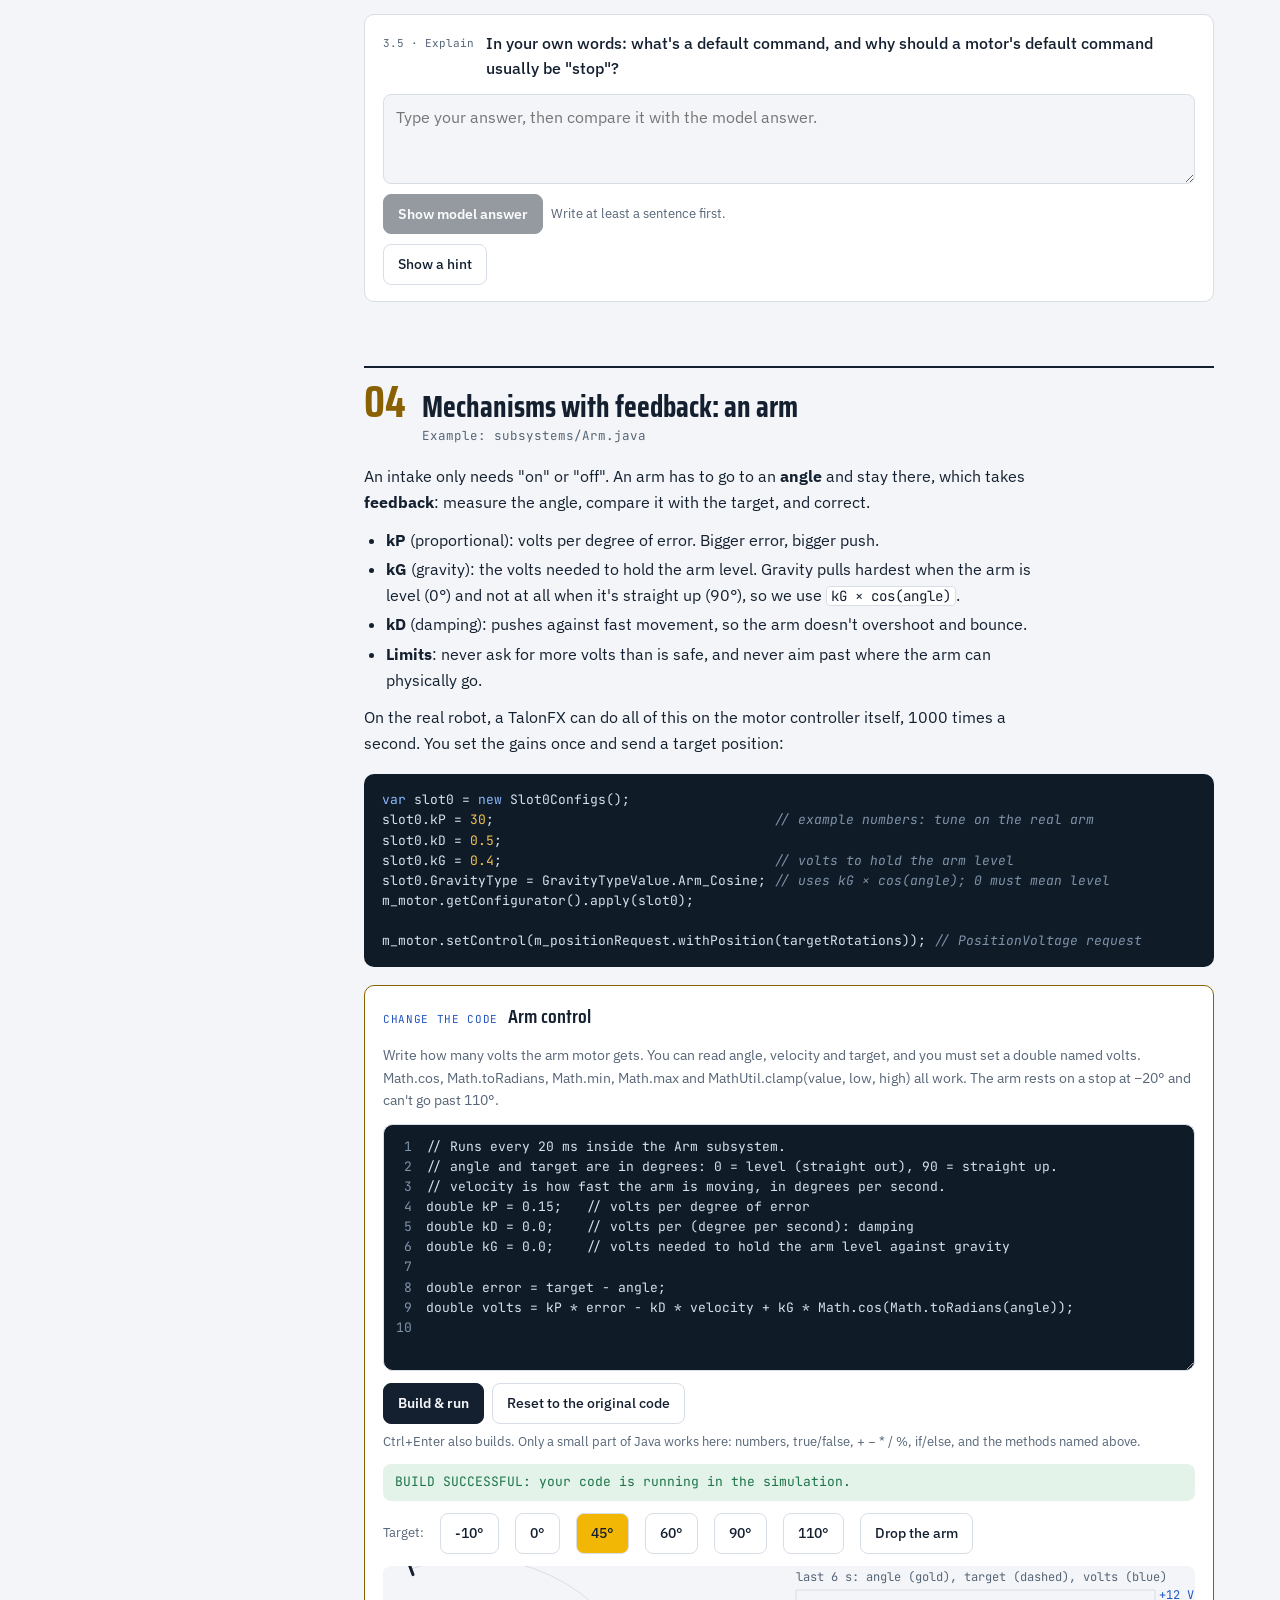
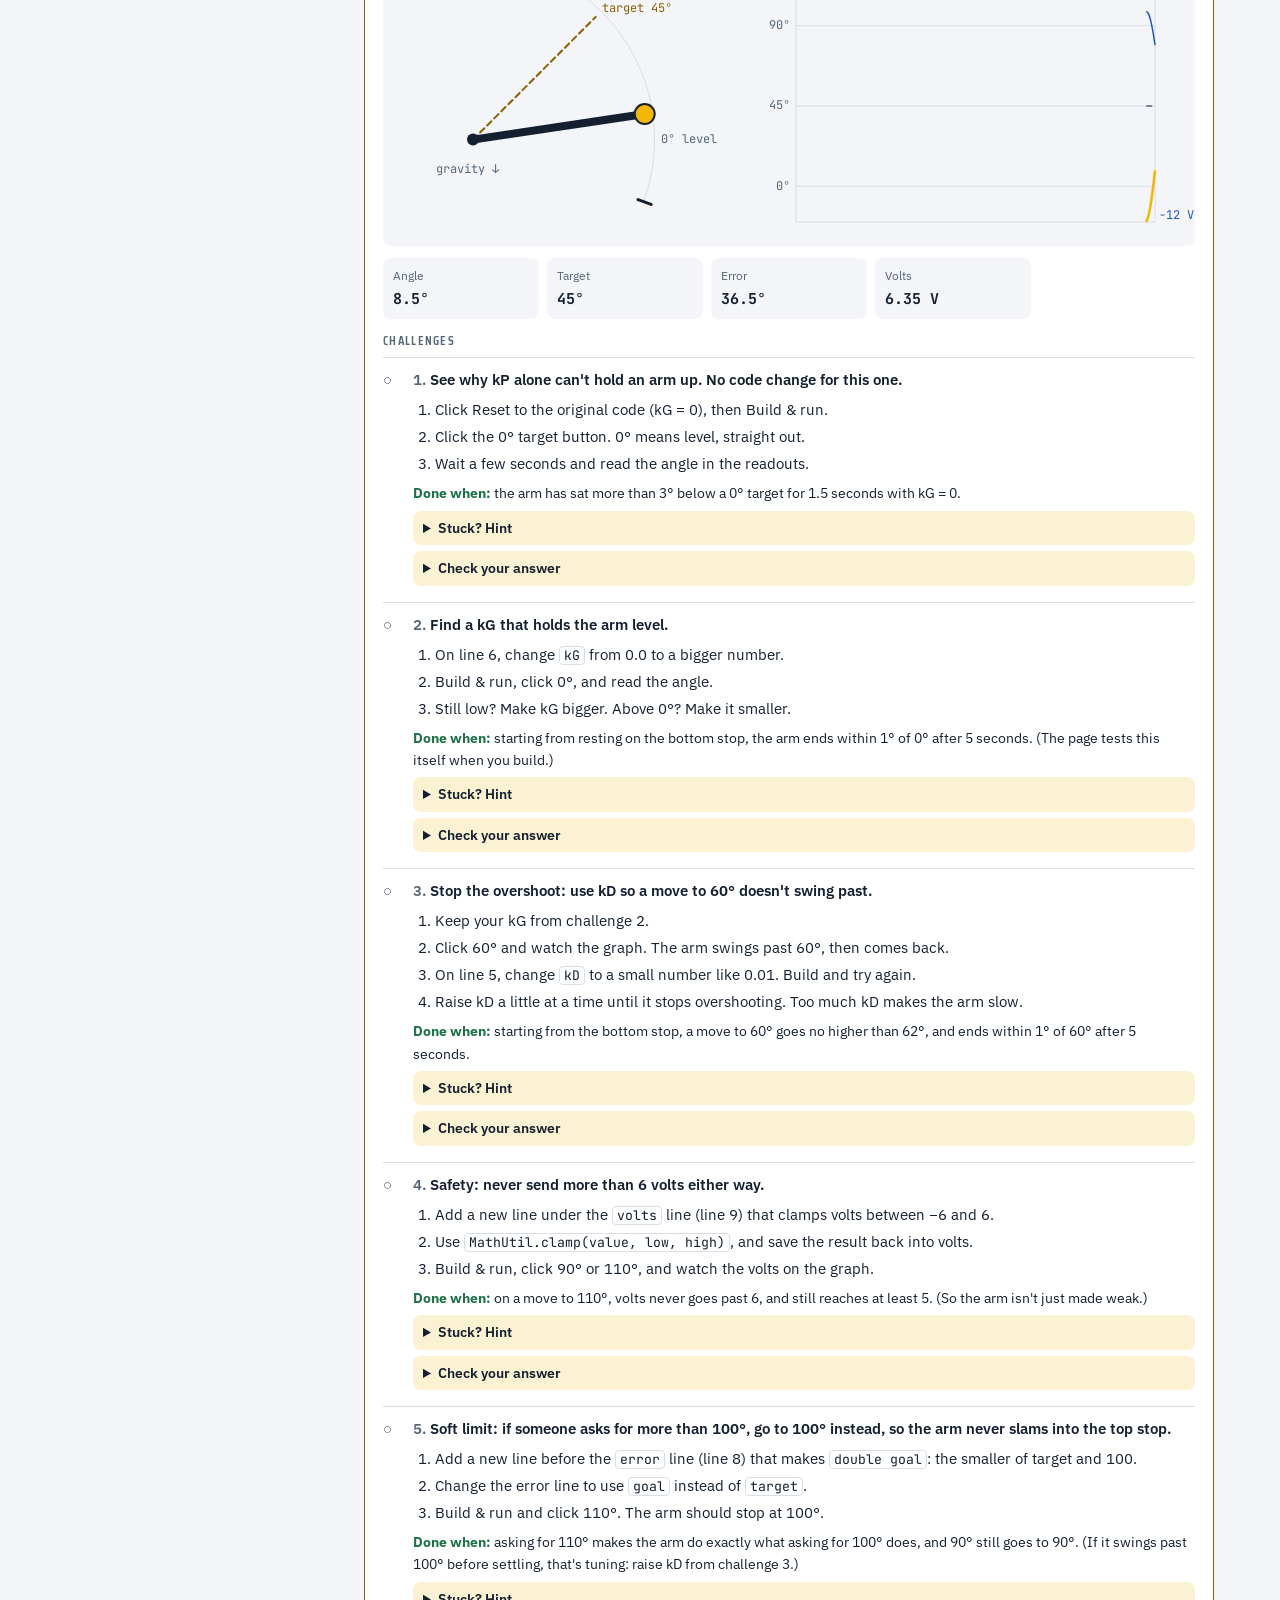
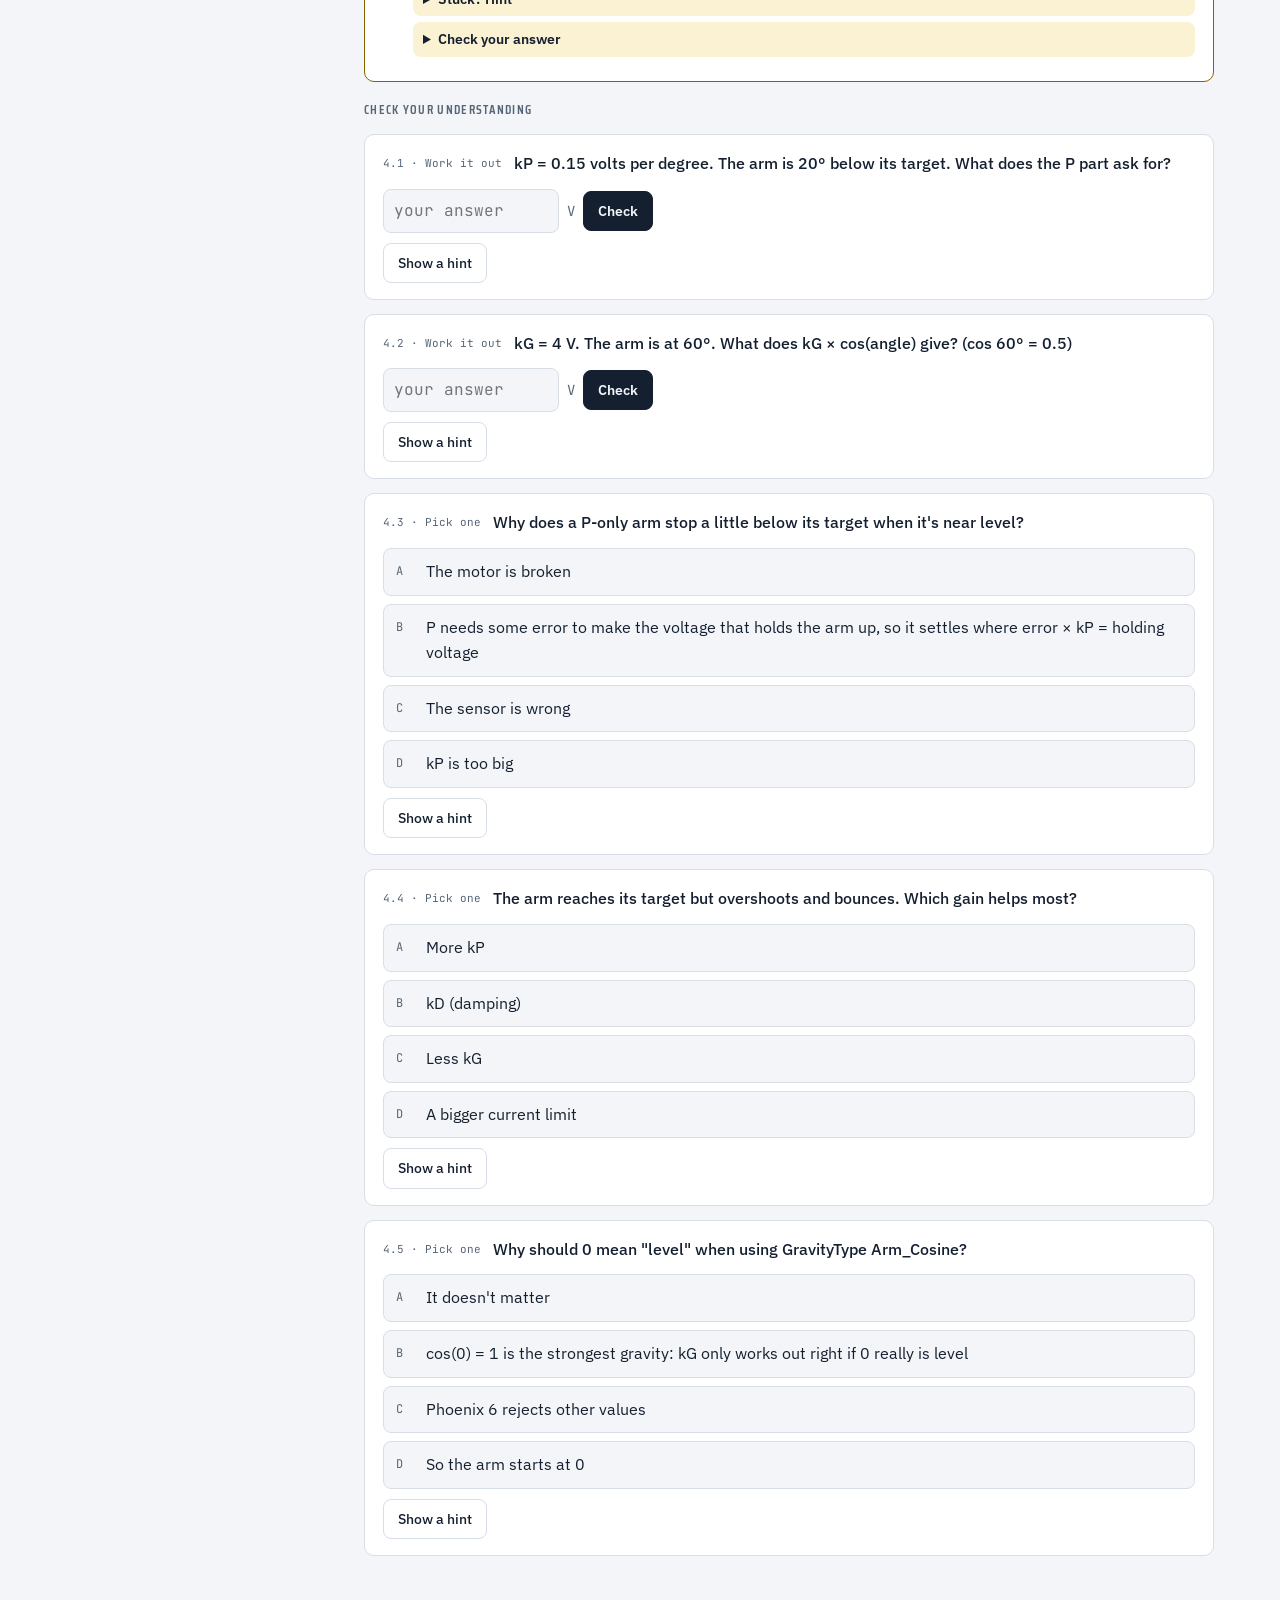
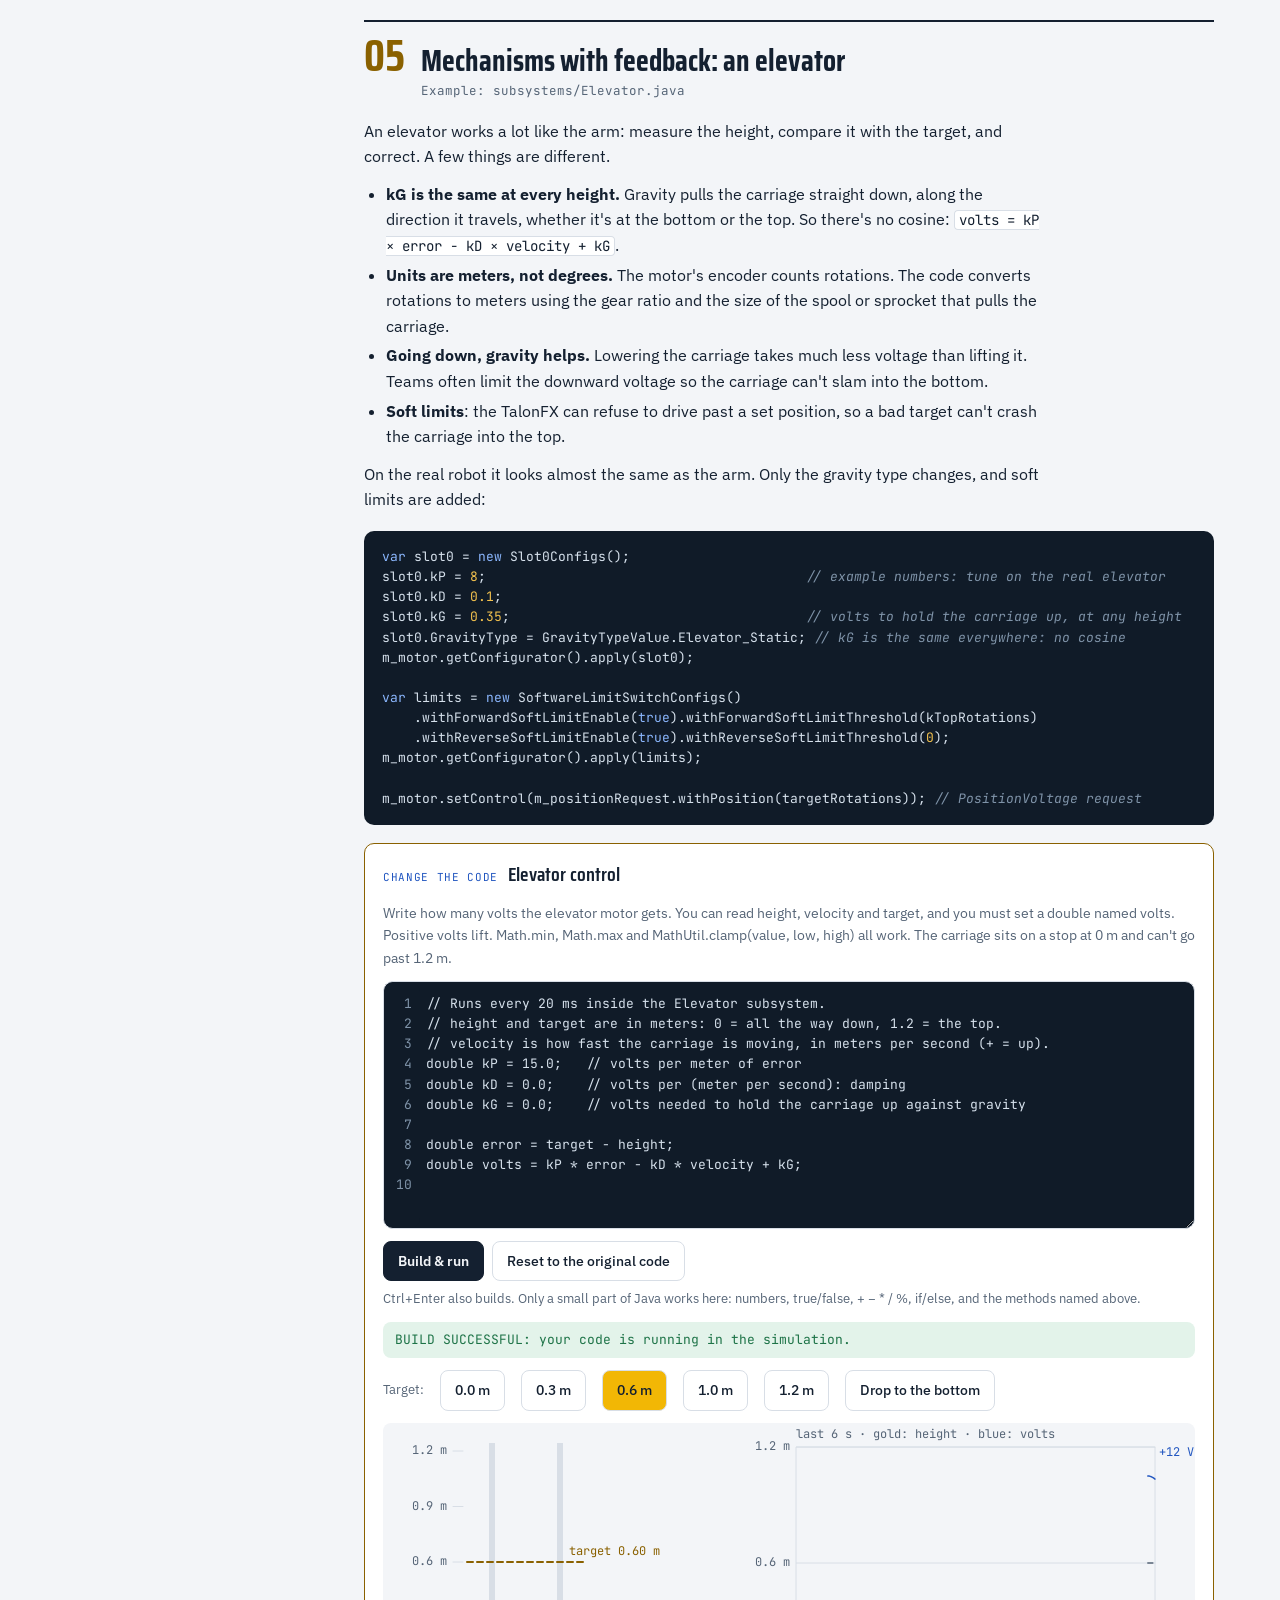
==== commit 0007bba7: "Move the reset button to the top-right corner of every lab The Start over button sat at the bottom o" ====
--- a/subsystems.html
+++ b/subsystems.html
@@ -11,6 +11,7 @@
 <link rel="stylesheet" href="lab.css">
 </head>
 <body>
+<button class="reset corner" id="resetBtn" type="button" title="Erase your answers and progress on this page">Reset progress</button>
 <div class="wrap">
   <aside class="rail">
     <div class="brand">
@@ -26,7 +27,6 @@
       <div class="sub" id="simSub">0 of 0 sim challenges done</div>
     </div>
     <ul class="toc" id="toc"></ul>
-    <button class="reset" id="resetBtn" type="button">Start over</button>
   </aside>
 
   <main>
--- a/lab.css
+++ b/lab.css
@@ -81,6 +81,8 @@
 .reset { justify-self: start; background: none; border: 1px solid var(--line); color: var(--muted); border-radius: 6px; padding: 6px 10px; font: inherit; font-size: 13px; cursor: pointer; }
 .reset.armed { border-color: var(--bad); color: var(--bad); }
 .reset:focus-visible { outline: 2px solid var(--gold); outline-offset: 2px; }
+/* Reset progress sits in the top-right corner of the window, above everything else */
+.reset.corner { position: fixed; top: max(12px, env(safe-area-inset-top, 0px)); right: max(16px, env(safe-area-inset-right, 0px)); z-index: 50; background: var(--surface); box-shadow: 0 1px 4px rgba(0,0,0,.12); }
 
 /* Main */
 main { display: grid; gap: 56px; min-width: 0; }
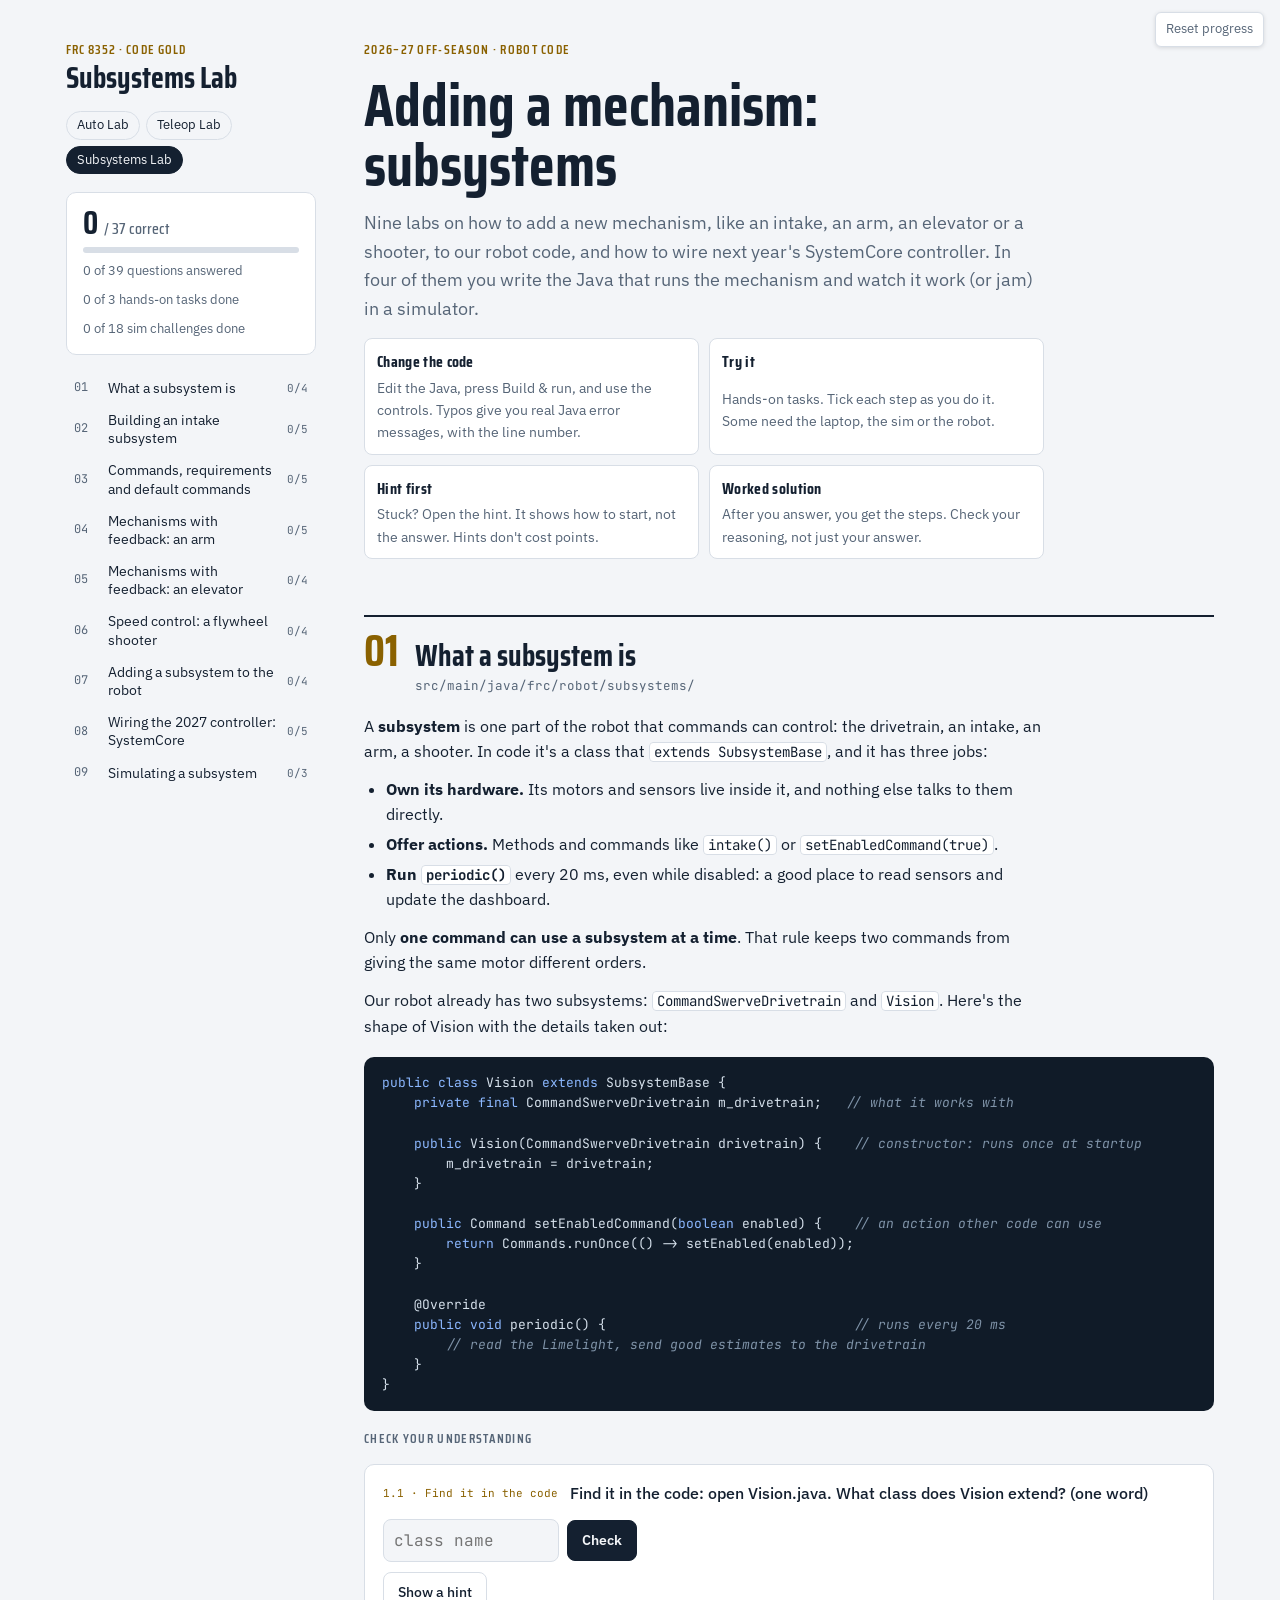
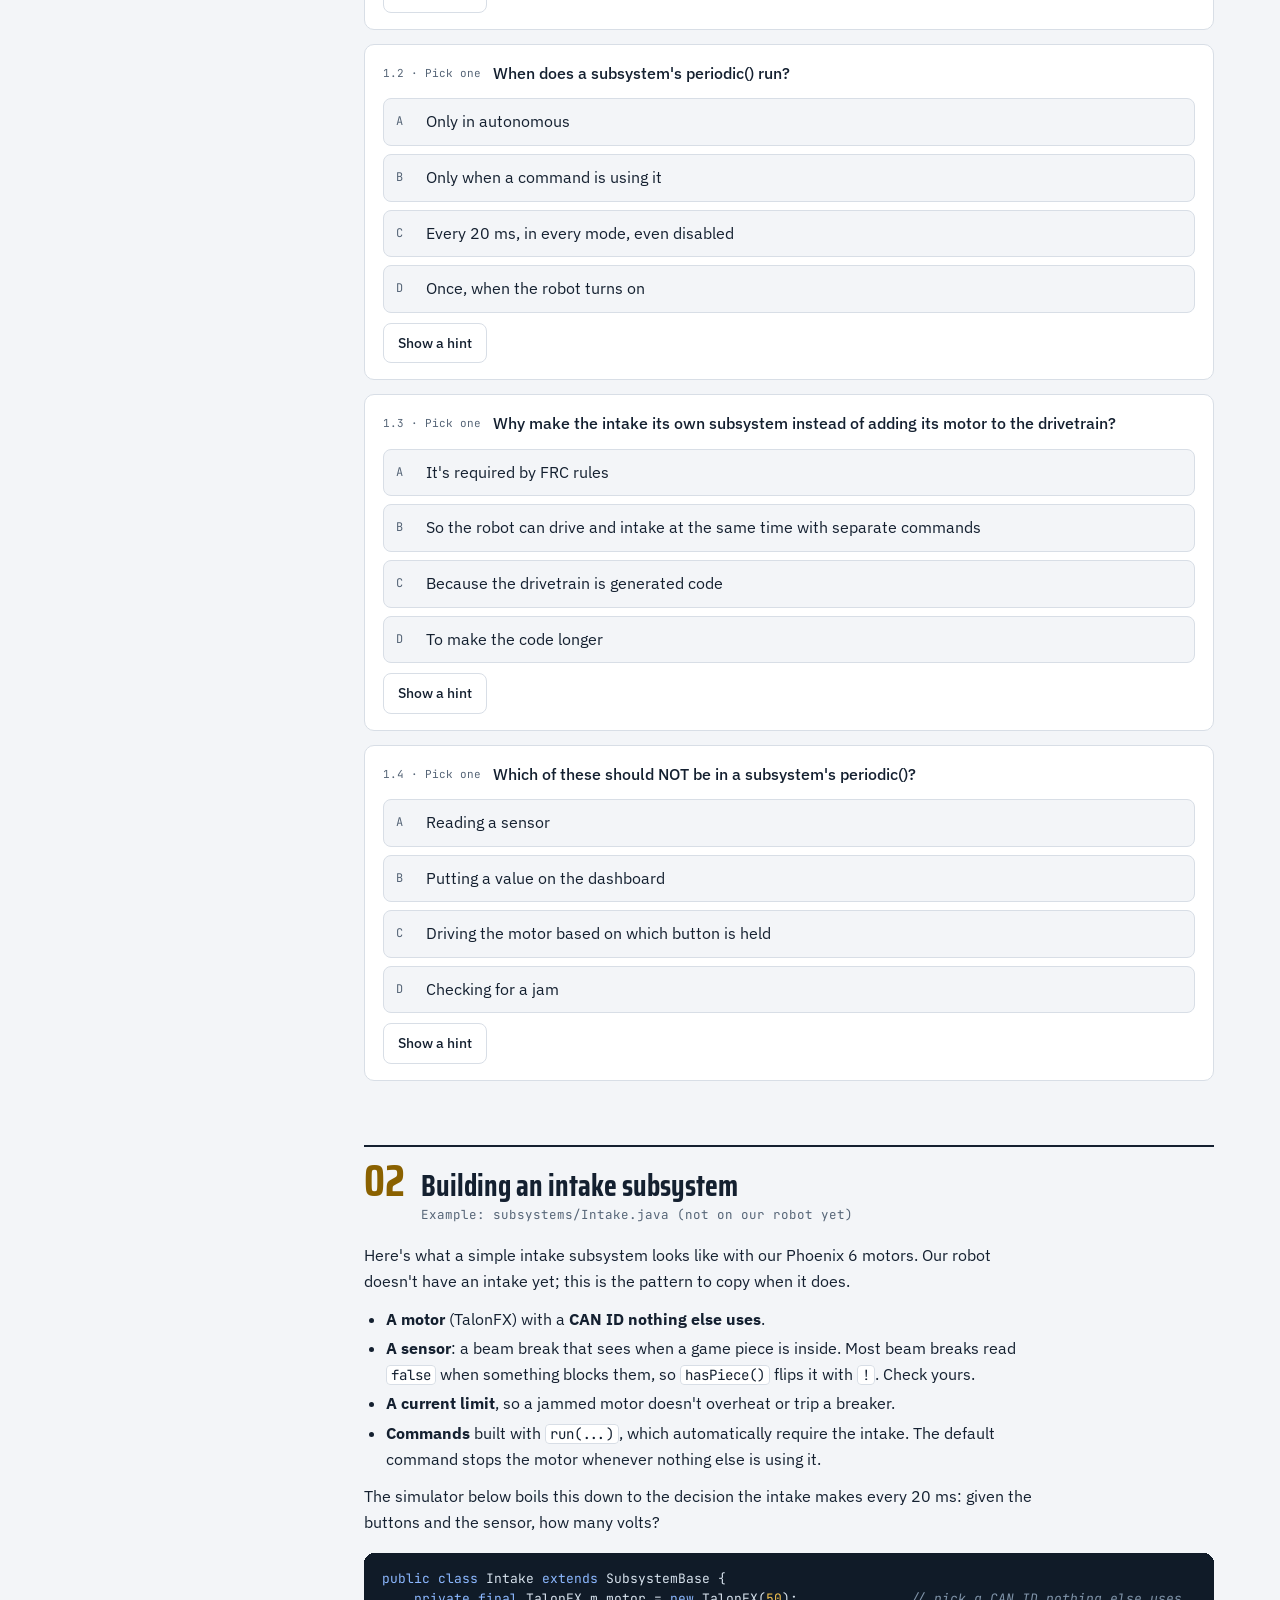
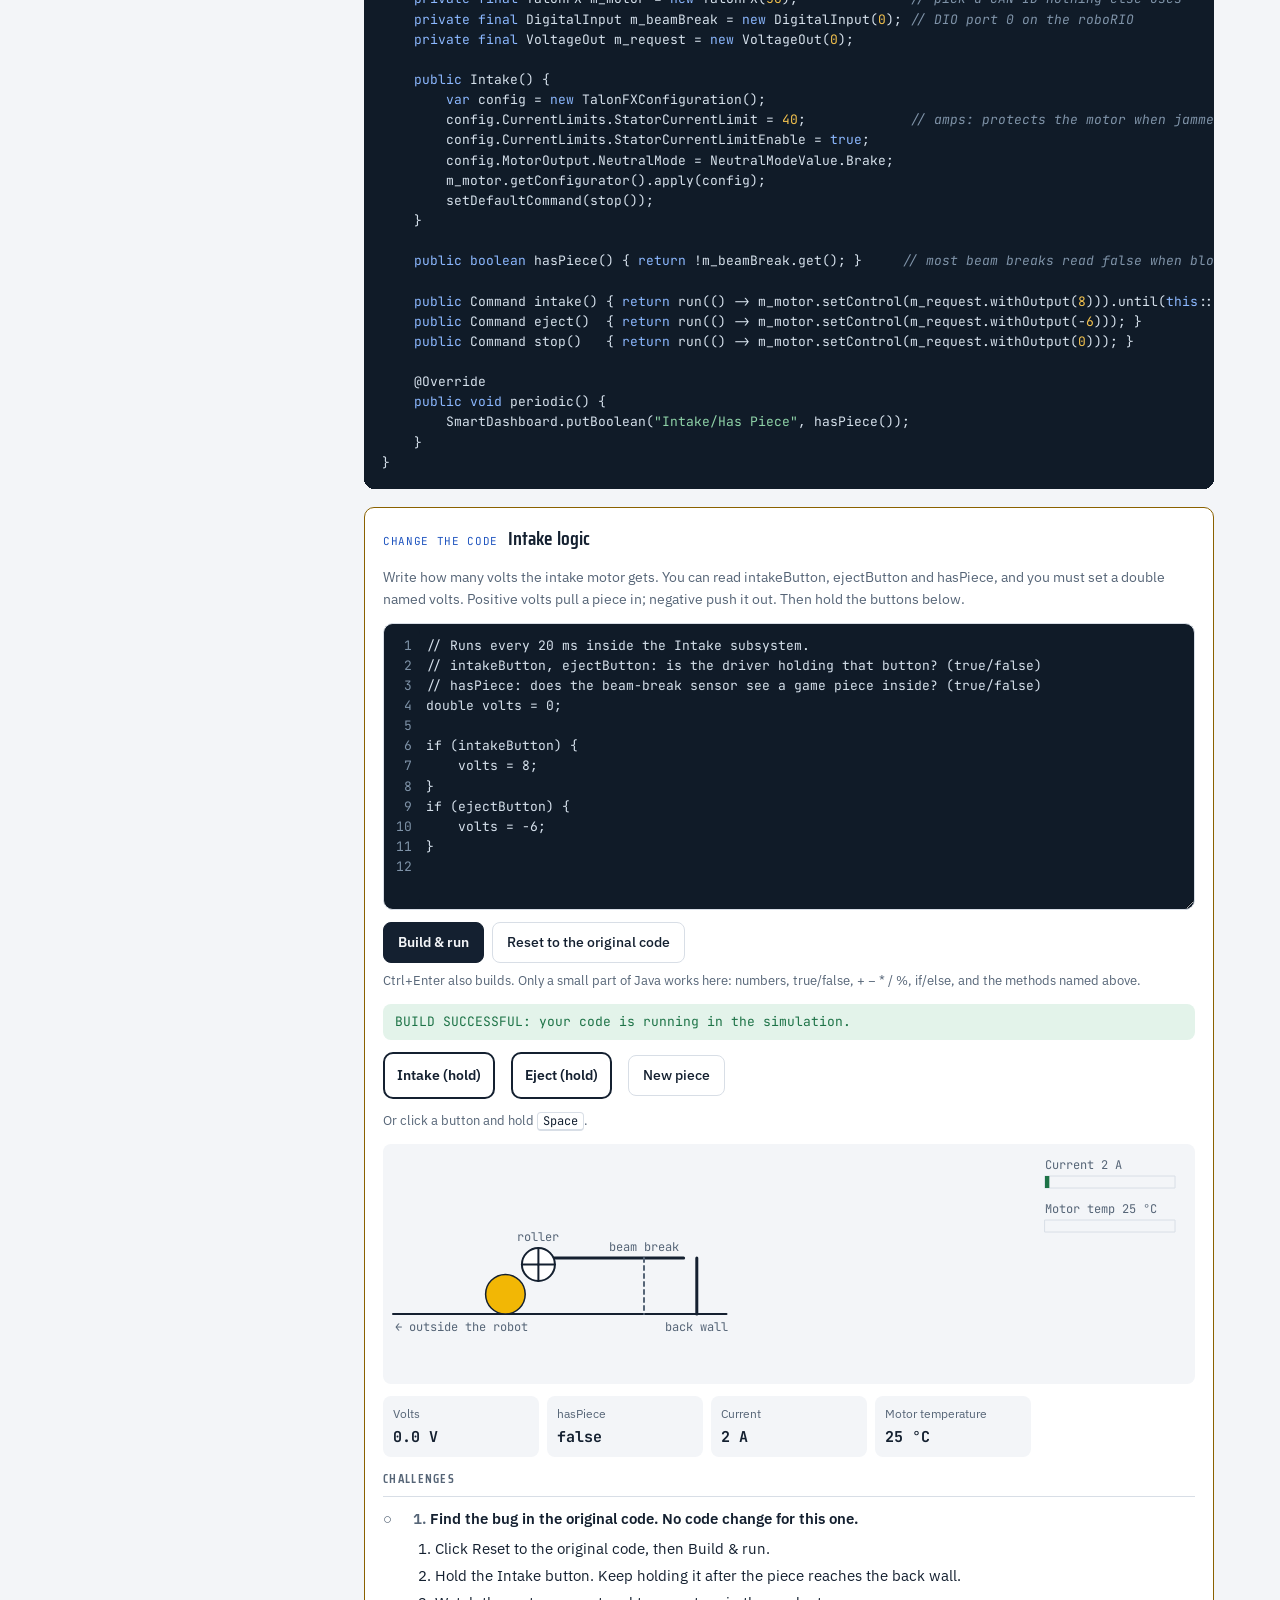
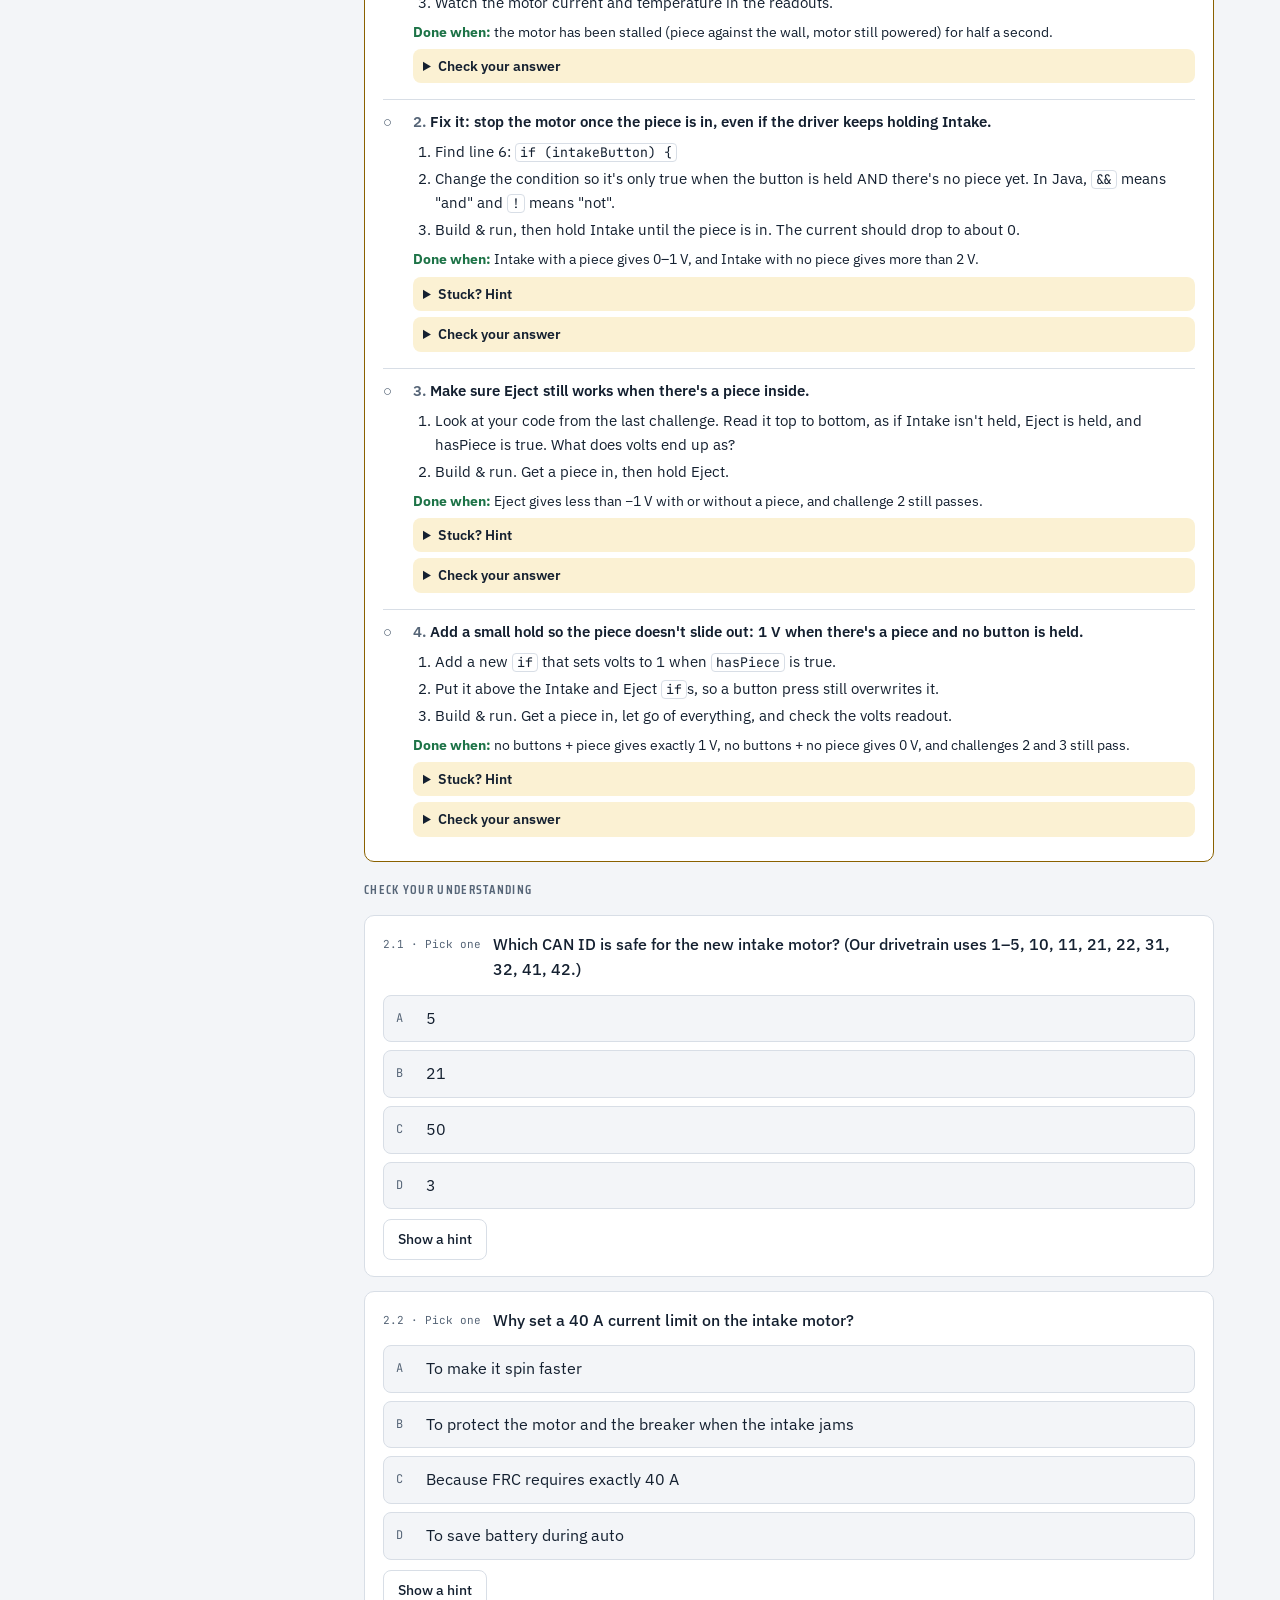
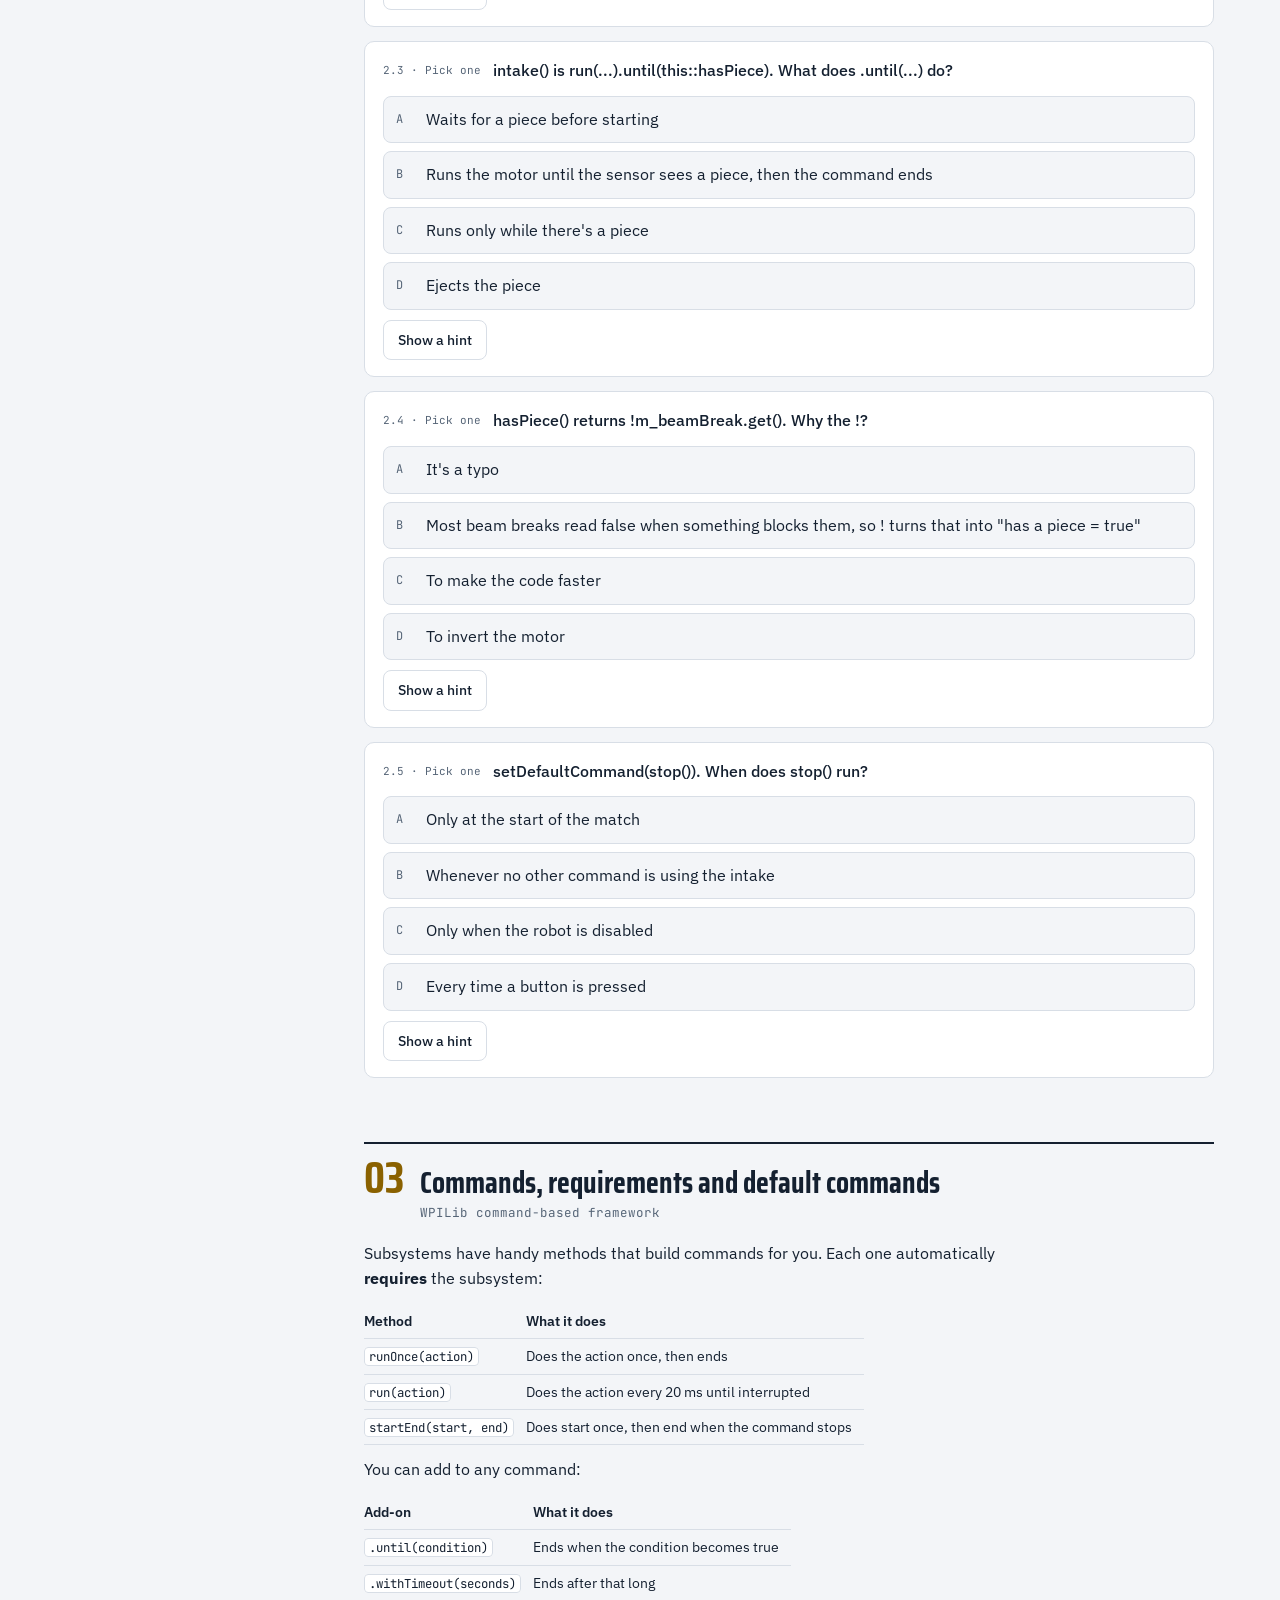
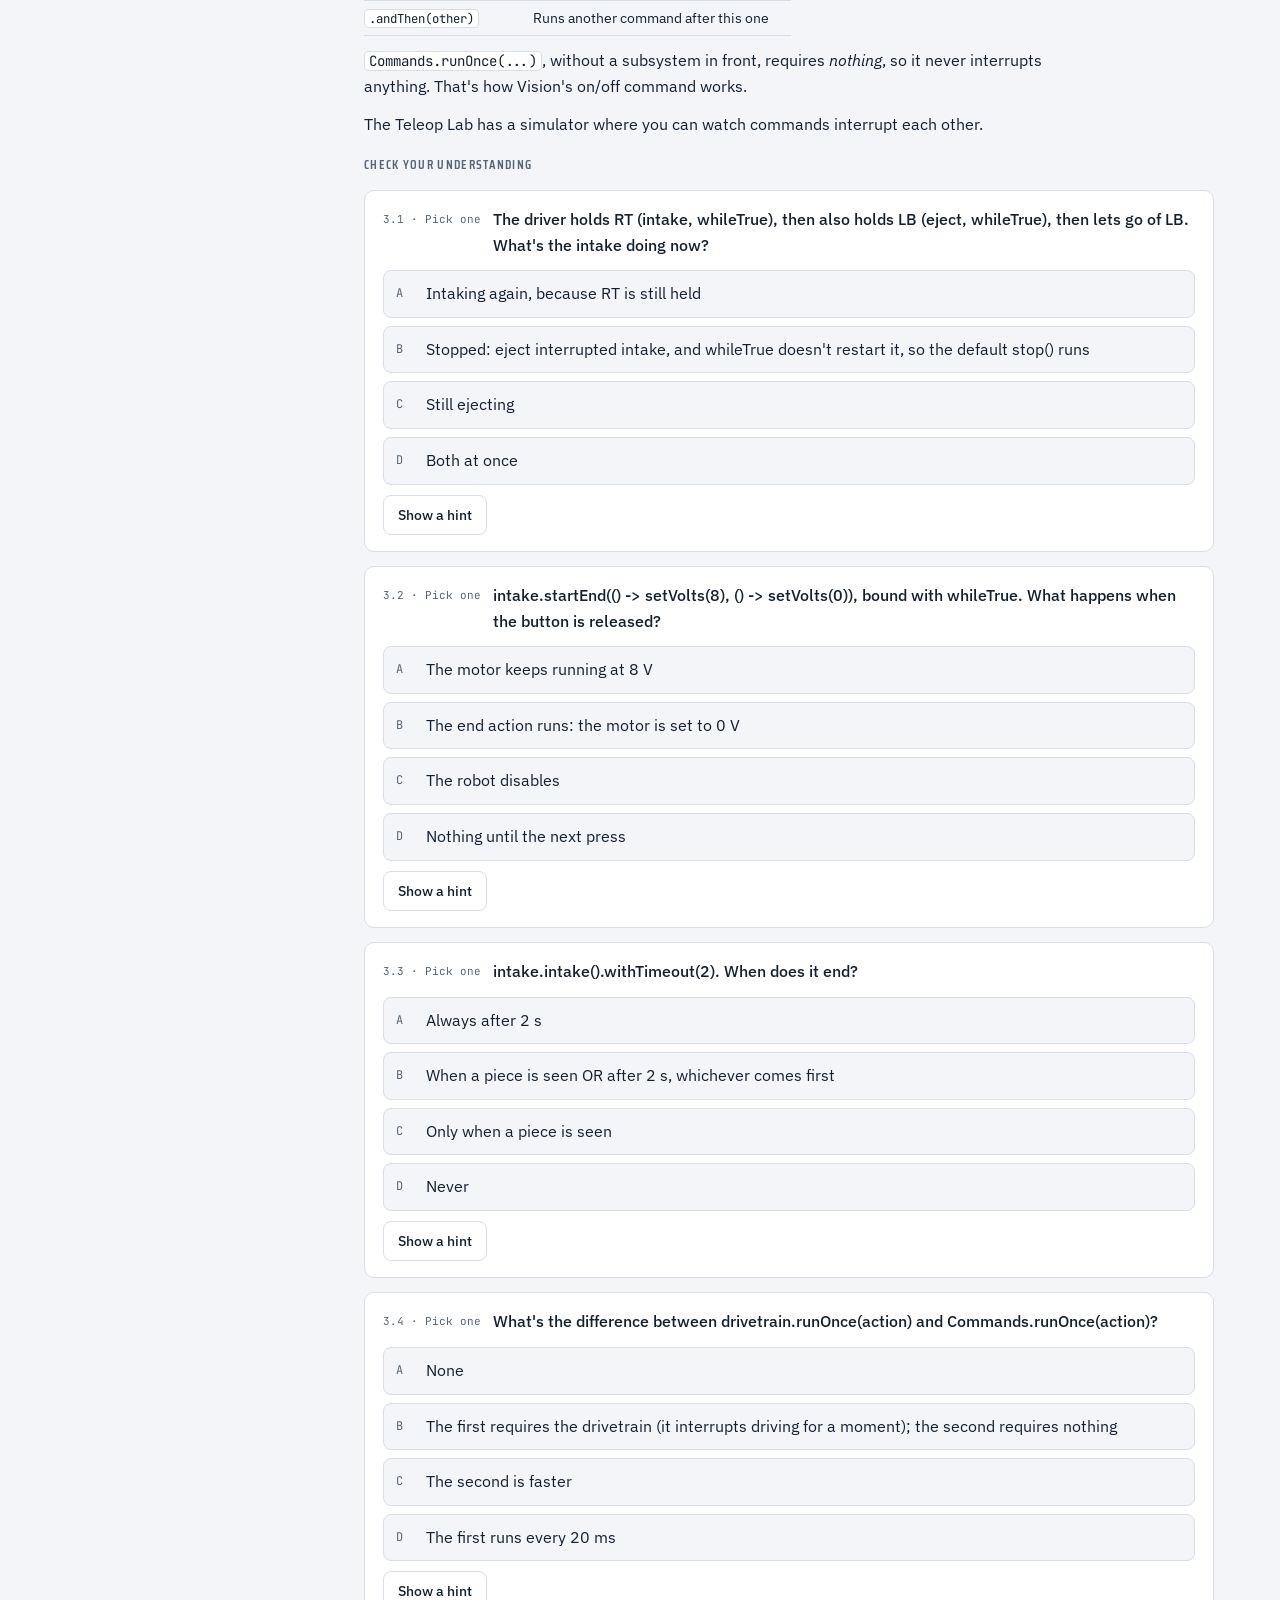
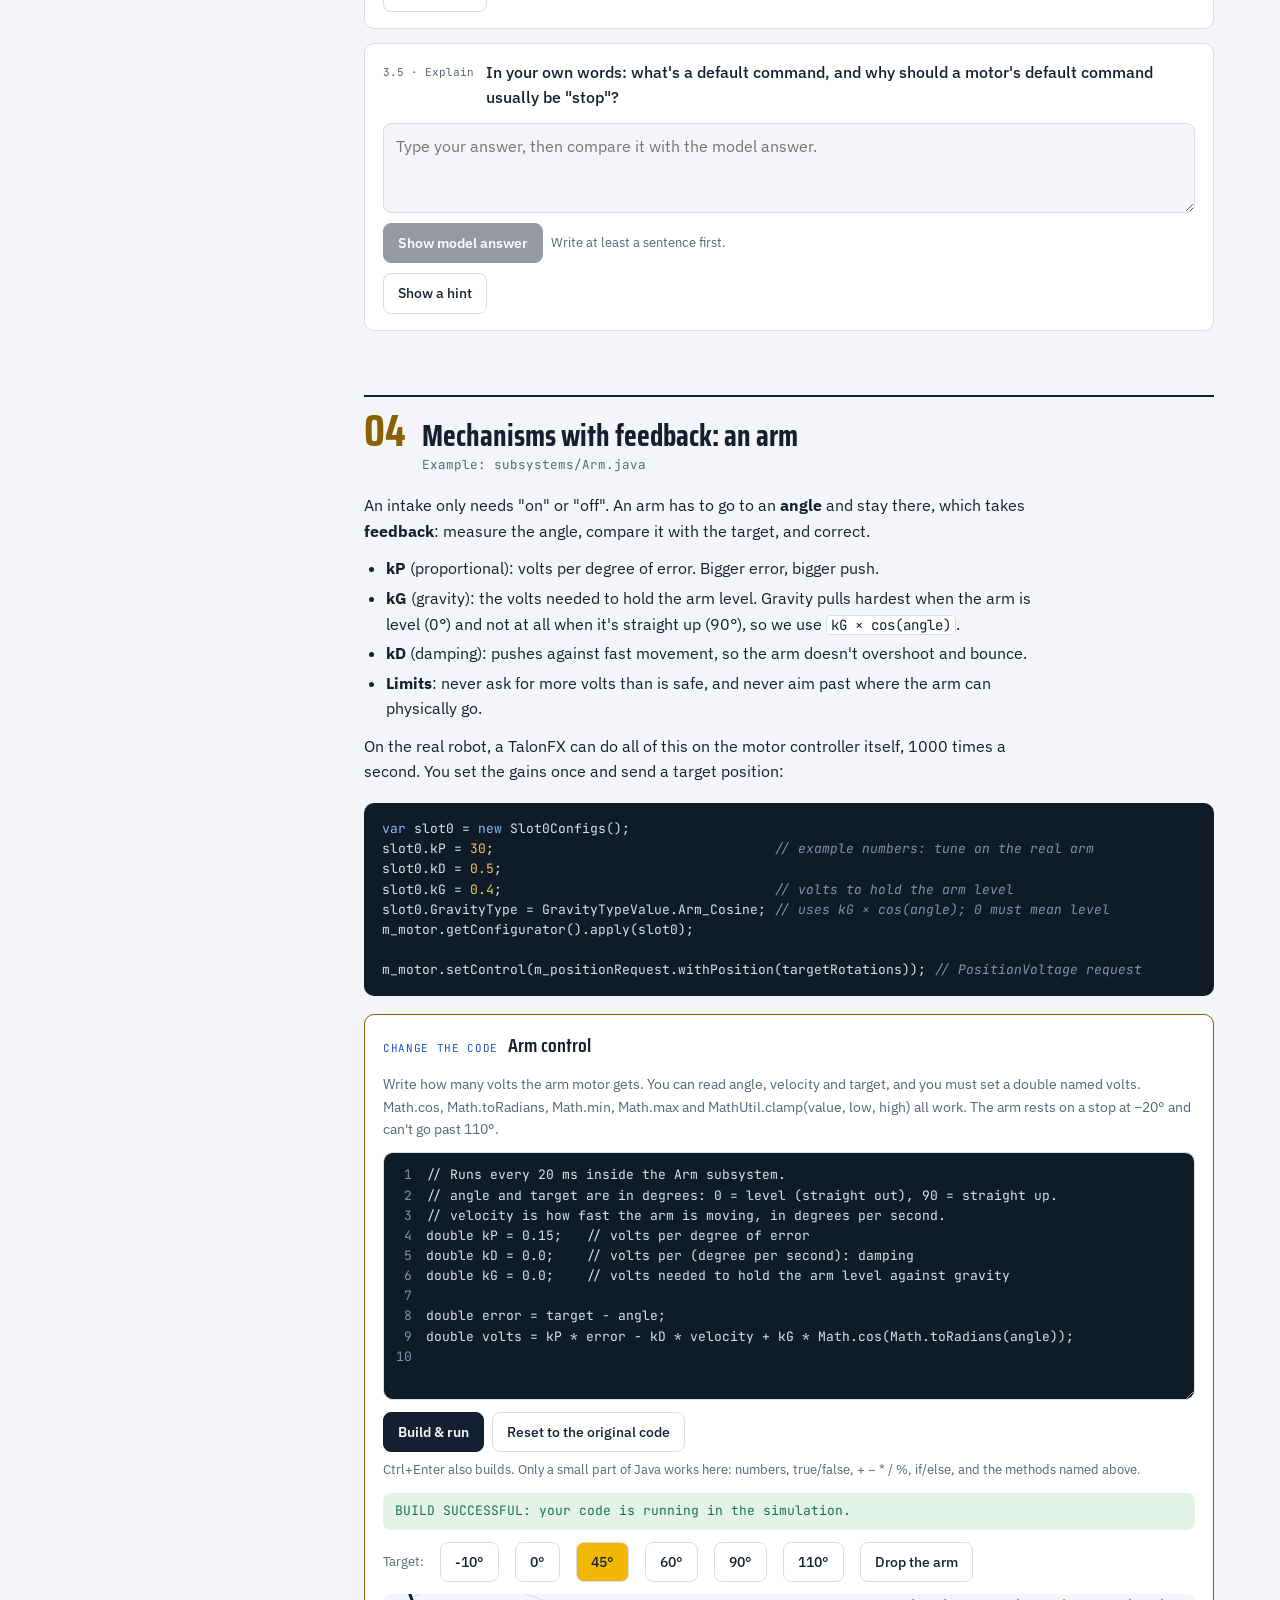
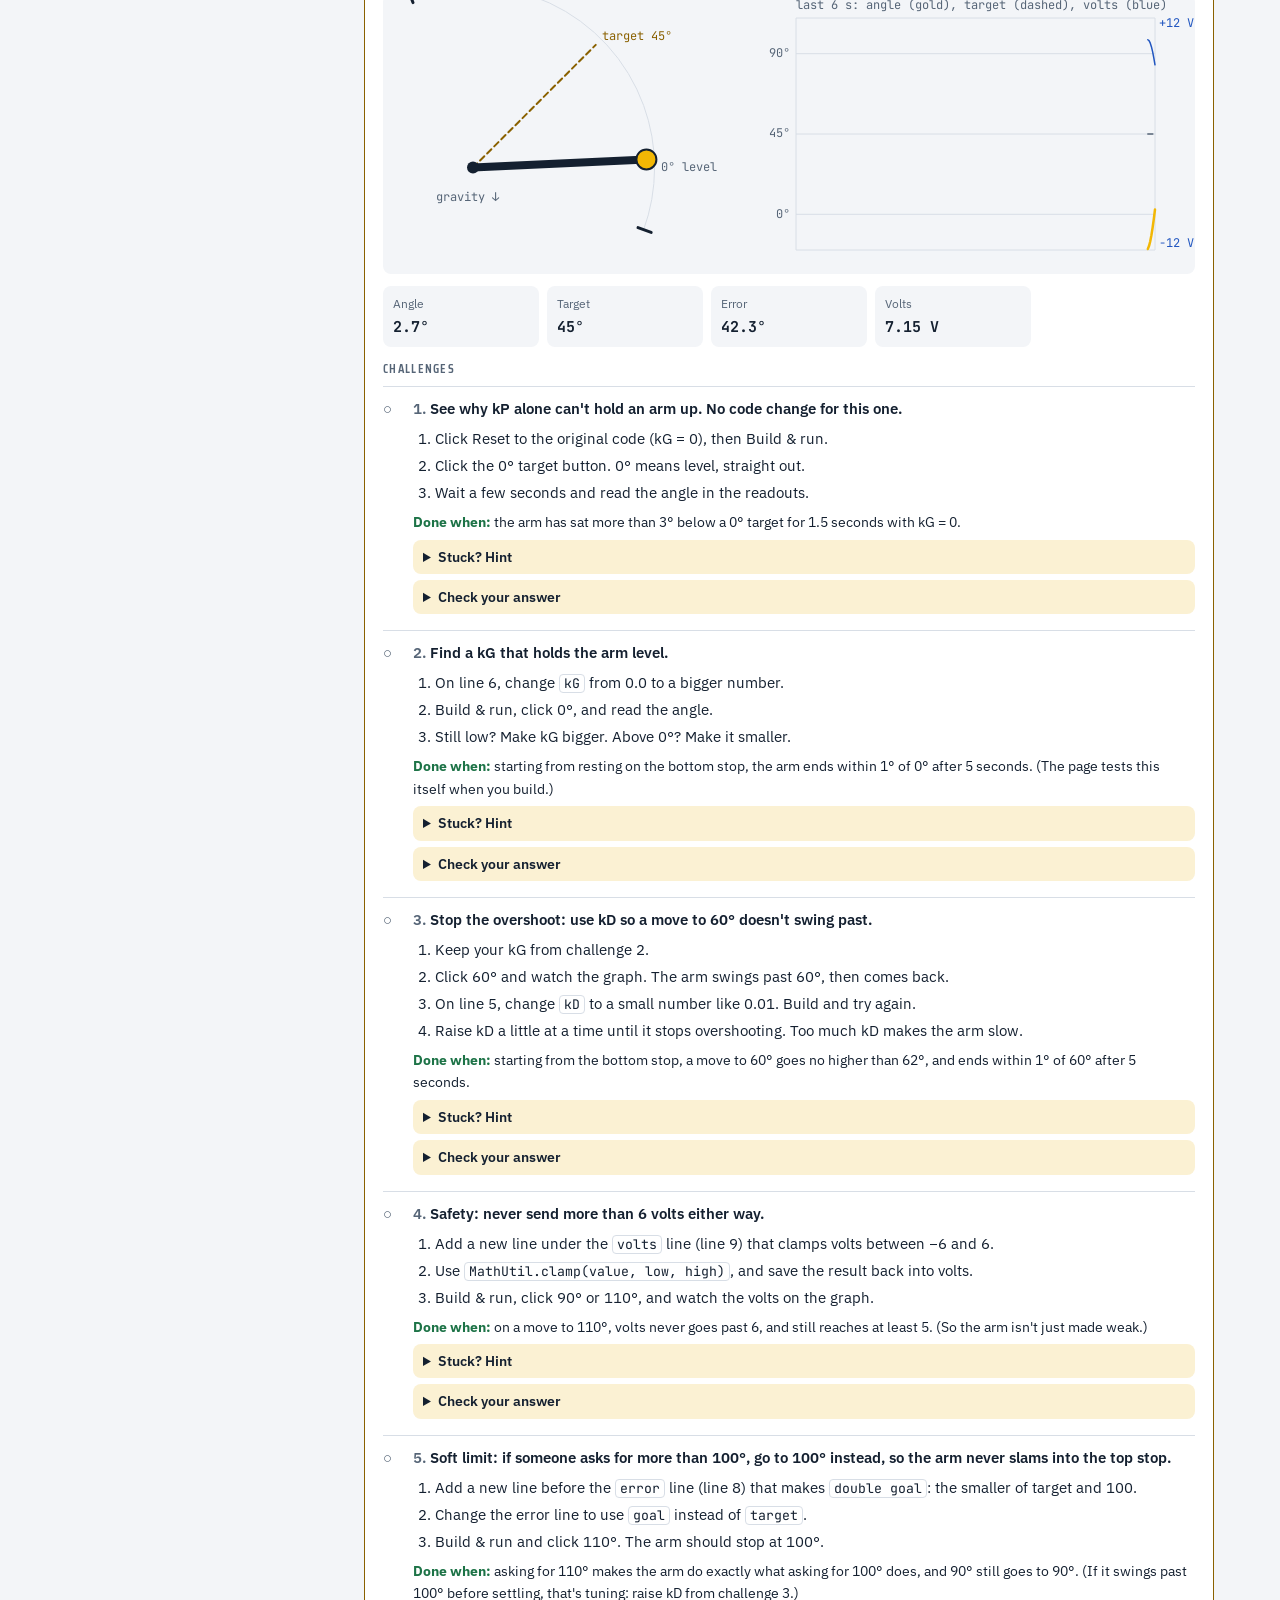
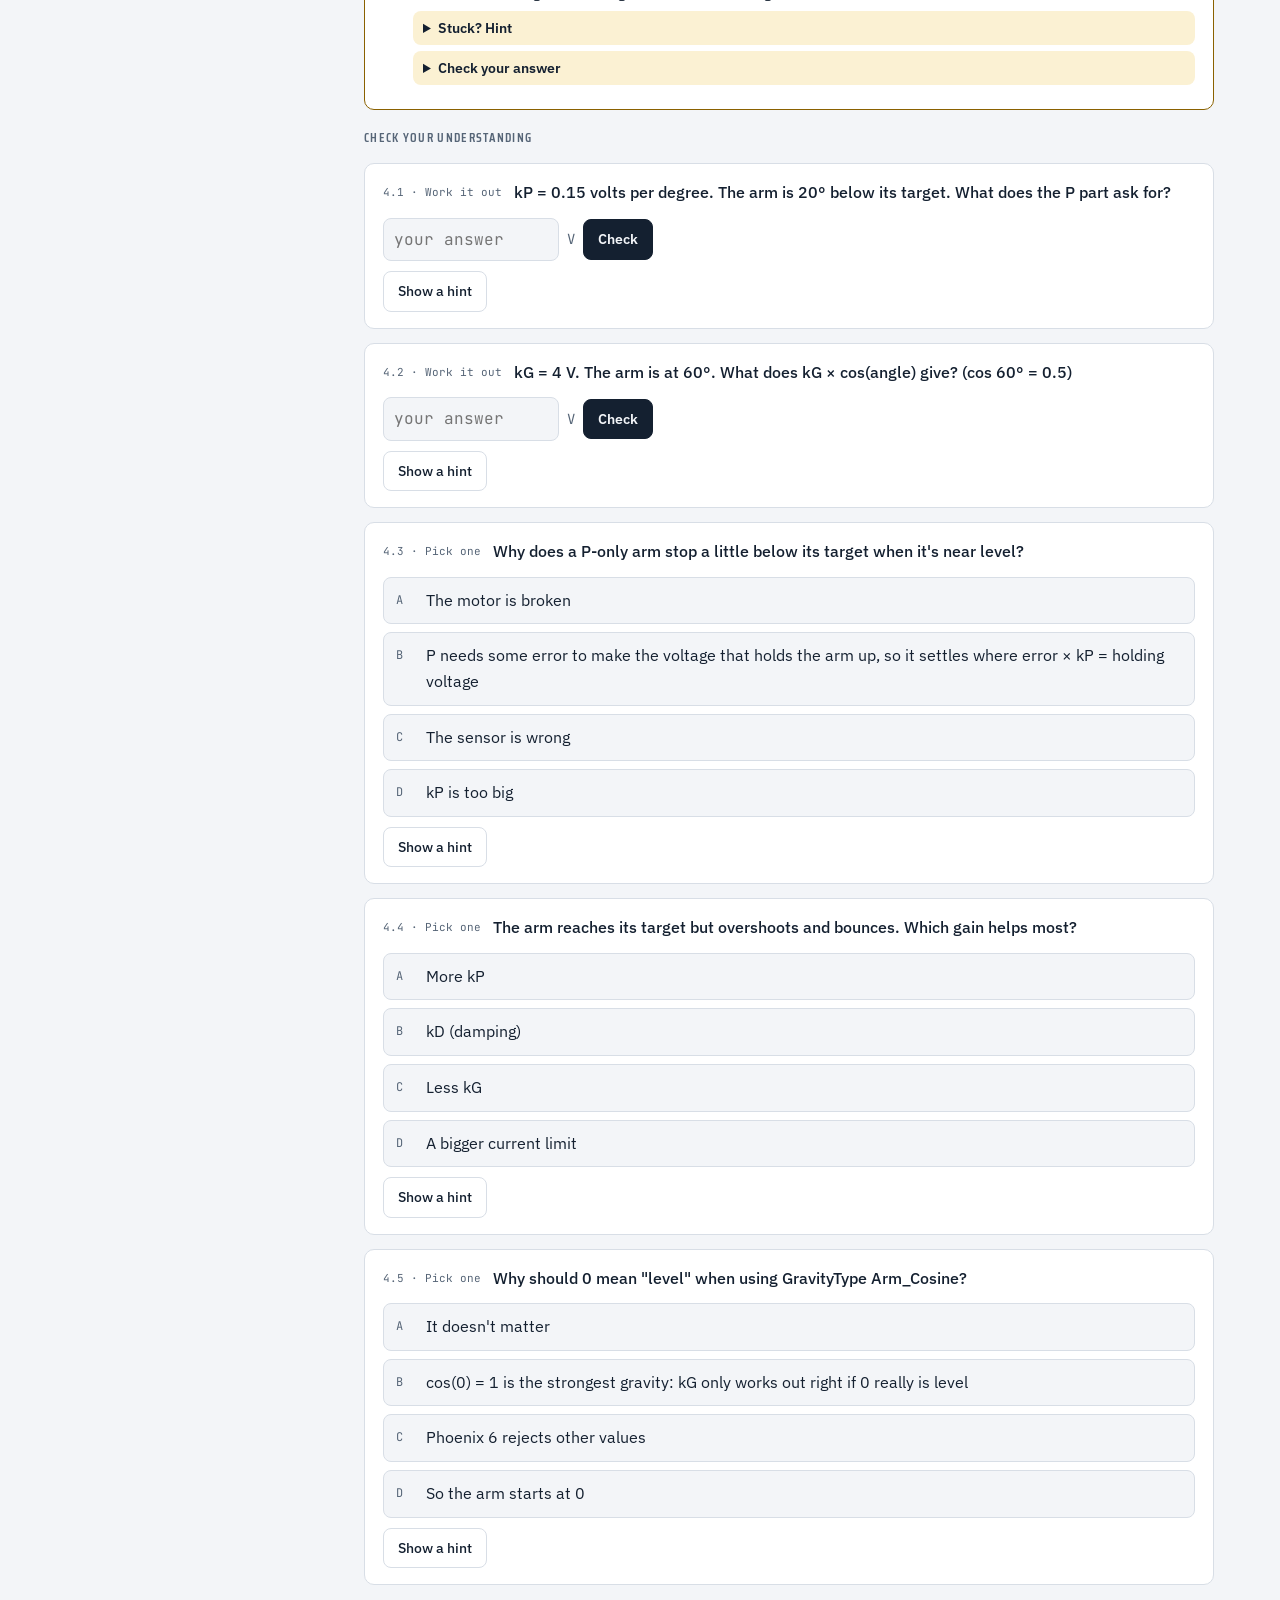
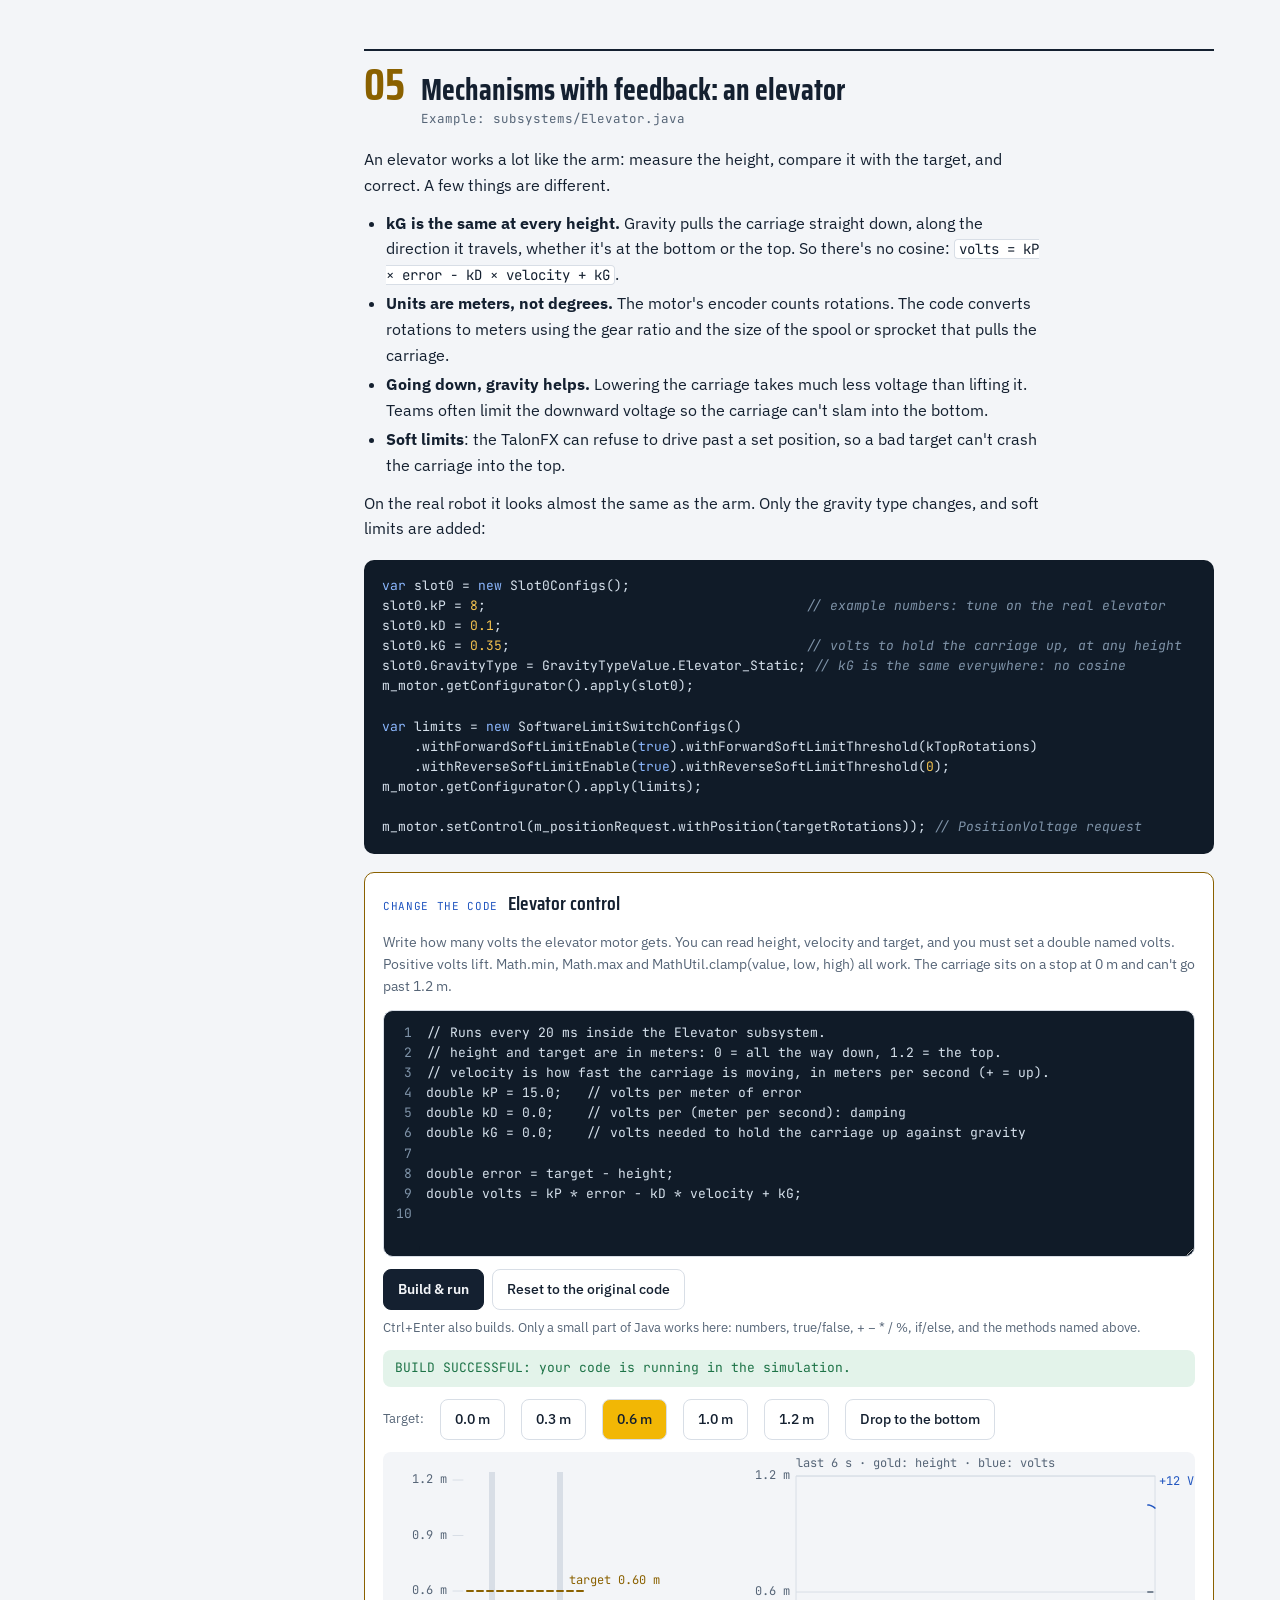
==== commit e8db4bb0: "Add a preliminary SystemCore wiring lesson to the Subsystems lab New lesson 8 covers wiring the 2027" ====
--- a/subsystems.html
+++ b/subsystems.html
@@ -33,7 +33,7 @@
     <section class="intro">
       <span class="eyebrow">2026–27 off-season · robot code</span>
       <h1>Adding a mechanism: subsystems</h1>
-      <p class="lede">Eight labs on how to add a new mechanism, like an intake, an arm, an elevator or a shooter, to our robot code. In four of them you write the Java that runs the mechanism and watch it work (or jam) in a simulator.</p>
+      <p class="lede">Nine labs on how to add a new mechanism, like an intake, an arm, an elevator or a shooter, to our robot code, and how to wire next year's SystemCore controller. In four of them you write the Java that runs the mechanism and watch it work (or jam) in a simulator.</p>
       <div class="legend">
         <div><b>Change the code</b><span>Edit the Java, press Build &amp; run, and use the controls. Typos give you real Java error messages, with the line number.</span></div>
         <div><b>Try it</b><span>Hands-on tasks. Tick each step as you do it. Some need the laptop, the sim or the robot.</span></div>
@@ -386,6 +386,86 @@
       options: ["To save battery", "If something's wrong (direction, limits, wiring), it fails slowly instead of breaking parts or hurting someone", "Low voltage is more accurate", "FRC rules require it"], answer: 1,
       hint: "What's the worst thing a brand-new mechanism could do?",
       steps: ["A new mechanism might spin backward, hit a hard stop, or have a wiring mistake.", "At low voltage, those mistakes happen slowly and gently.", "Once it behaves, raise the power step by step."] }
+  ]
+},
+{
+  id: "systemcore", status: "Preliminary", title: "Wiring the 2027 controller: SystemCore", where: "Robot electrical · 2027 season",
+  body: `
+<p>In 2027 the roboRIO is replaced by <b>SystemCore</b>, a new robot controller built by Limelight. It does the same job: it runs our Java code, talks to the motors over CAN, and connects to the radio.</p>
+<p><b>Read this first:</b> this lesson is based on beta testing notes from November 2026. Some details already changed between the alpha and beta units. Before wiring a real robot, check the official <a href="https://docs.wpilib.org/en/2027/" target="_blank" rel="noopener">2027 WPILib docs</a> with a mentor.</p>
+<p><b>What stays the same:</b> battery → 120 A main breaker → power distribution (REV PDH or CTRE PDP), motor controllers powered from the PDH, and CAN IDs set in Phoenix Tuner X.</p>
+<div class="figure"><div class="figure-scroll">
+<svg viewBox="0 0 640 320" width="640" height="320" role="img" aria-label="Wiring diagram. Battery to 120 amp main breaker to PDH. PDH powers the motor controllers and powers SystemCore at battery voltage through its MicroFit power and bridge port. SystemCore's CAN bus can_s0 runs to the motor controllers, CANcoders and Pigeon. SystemCore connects to the radio by Ethernet and to the robot signal light through its RSL port. An optional MotionCore can connect to the same power and bridge port instead.">
+<g font-size="12" fill="var(--ink)">
+<rect x="10" y="30" width="100" height="46" rx="6" fill="var(--surface)" stroke="var(--ink)" stroke-width="2"/><text x="60" y="58" text-anchor="middle">Battery</text>
+<rect x="140" y="30" width="110" height="46" rx="6" fill="var(--surface)" stroke="var(--ink)" stroke-width="2"/><text x="195" y="51" text-anchor="middle">Main breaker</text><text x="195" y="66" text-anchor="middle" fill="var(--muted)" font-size="11">120 A</text>
+<rect x="280" y="22" width="120" height="62" rx="6" fill="var(--surface)" stroke="var(--ink)" stroke-width="2"/><text x="340" y="50" text-anchor="middle">PDH</text><text x="340" y="66" text-anchor="middle" fill="var(--muted)" font-size="10">power board</text>
+<rect x="450" y="22" width="180" height="62" rx="6" fill="var(--surface)" stroke="var(--ink)" stroke-width="2"/><text x="540" y="46" text-anchor="middle">Motor controllers,</text><text x="540" y="62" text-anchor="middle">CANcoders, Pigeon</text>
+<rect x="230" y="200" width="180" height="96" rx="8" fill="var(--gold-fill)" stroke="var(--ink)" stroke-width="2"/><text x="320" y="240" text-anchor="middle" fill="#142030" font-weight="600">SystemCore</text><text x="320" y="258" text-anchor="middle" fill="#142030" font-size="11">replaces the roboRIO</text>
+<rect x="470" y="190" width="160" height="40" rx="6" fill="var(--surface)" stroke="var(--ink)" stroke-width="2"/><text x="550" y="215" text-anchor="middle">Radio</text>
+<rect x="470" y="256" width="160" height="40" rx="6" fill="var(--surface)" stroke="var(--ink)" stroke-width="2"/><text x="550" y="281" text-anchor="middle">Robot signal light</text>
+<rect x="20" y="210" width="150" height="62" rx="6" fill="none" stroke="var(--muted)" stroke-width="2" stroke-dasharray="6 4"/><text x="95" y="236" text-anchor="middle" fill="var(--muted)">MotionCore</text><text x="95" y="252" text-anchor="middle" fill="var(--muted)" font-size="11">optional</text>
+</g>
+<g stroke="var(--bad)" stroke-width="3" fill="none">
+<line x1="110" y1="53" x2="140" y2="53"/><line x1="250" y1="53" x2="280" y2="53"/><line x1="400" y1="53" x2="450" y2="53"/>
+<polyline points="320,84 320,200"/>
+</g>
+<text x="328" y="128" font-size="11" fill="var(--bad)">battery voltage (no VRM)</text>
+<text x="328" y="143" font-size="11" fill="var(--bad)">MicroFit → Pwr/Bridge port</text>
+<polyline points="400,200 400,170 600,170 600,84" fill="none" stroke="var(--gold)" stroke-width="3" stroke-dasharray="8 5"/>
+<text x="594" y="108" font-size="11" fill="var(--gold)" text-anchor="end">CAN FD bus can_s0</text>
+<g stroke="var(--ink)" stroke-width="2"><line x1="410" y1="210" x2="470" y2="210"/><line x1="410" y1="276" x2="470" y2="276"/></g>
+<text x="440" y="204" font-size="10" fill="var(--muted)" text-anchor="middle">Ethernet</text><text x="440" y="270" font-size="10" fill="var(--muted)" text-anchor="middle">RSL</text>
+<line x1="170" y1="241" x2="230" y2="241" stroke="var(--muted)" stroke-width="2" stroke-dasharray="6 4"/>
+<text x="200" y="234" font-size="10" fill="var(--muted)" text-anchor="middle">Bridge</text>
+</svg></div>
+<span class="cap">Red: power. Gold dashes: CAN. Plain lines: Ethernet and the light. On beta units the Pwr/Bridge port is the only power input. It gets power either straight from the PDH (with the MicroFit-to-XT30 cable) or through the Bridge cable from a MotionCore, never both.</span></div>
+<div class="tbl"><table>
+<tr><th></th><th>roboRIO (now)</th><th>SystemCore (2027)</th></tr>
+<tr><td>Power</td><td>Fused PDH channel into the V/C connector</td><td>Battery voltage into the MicroFit Pwr/Bridge port. Never through a VRM: it can't supply enough current.</td></tr>
+<tr><td>CAN</td><td>1 bus (plus a CANivore)</td><td>5 CAN FD buses, named <code>can_s0</code> to <code>can_s4</code> in code. A CANivore is still supported.</td></tr>
+<tr><td>CAN termination</td><td>PDH switch or a 120 Ω resistor at the end</td><td>Reported to be built in on each bus. Check before you remove a terminator.</td></tr>
+<tr><td>DIO, PWM, analog</td><td>Separate headers</td><td>6 SmartIO ports. You choose in code what each one is.</td></tr>
+<tr><td>Relay ports</td><td>4</td><td>None</td></tr>
+<tr><td>I2C</td><td>roboRIO pin order</td><td>Qwiic pin order. Old roboRIO cables need <b>SCL and SDA swapped</b>.</td></tr>
+<tr><td>Limit switches</td><td>Switch connects signal to ground</td><td>Same on beta units. (Alpha units were different: signal to +3.3 V.)</td></tr>
+<tr><td>USB</td><td>USB-B to the laptop, USB-A ports</td><td>USB-C to the laptop (and for flashing), 4 USB-A ports</td></tr>
+</table></div>
+<p><b>Wiring order</b>, with the battery unplugged the whole time:</p>
+<ol>
+<li>Battery, main breaker and PDH, exactly like now.</li>
+<li>SystemCore power: a PDH channel to its Pwr/Bridge port at battery voltage. Ask a mentor which channel and fuse, since that isn't published yet.</li>
+<li>CAN: from SystemCore's <code>can_s0</code> port, daisy-chain the motor controllers, CANcoders and Pigeon. Our 13 drivetrain devices fit on one bus. Other buses can go to other mechanisms.</li>
+<li>Ethernet to the radio, and the robot signal light to the RSL port (2-pin Molex SL).</li>
+<li>Sensors: plug into SmartIO ports, and use the Qwiic pin order for I2C.</li>
+<li>Check every connection's polarity, then plug in the battery with the robot on blocks.</li>
+</ol>`,
+  tasks: [
+    { id: "t-scplan", title: "Make a SystemCore wiring plan for our drivetrain (with a mentor)", need: "Paper or a whiteboard, this lesson, and the 2027 WPILib docs",
+      steps: ["List every CAN device on our drivetrain (use the table in the lesson before this one).", "Decide which SystemCore CAN bus each one goes on, and write the daisy-chain order.", "Mark where SystemCore gets its power and which PDH channel it uses.", "Add the radio, the robot signal light and any sensors, with the port each uses.", "Open the official 2027 WPILib docs and check every row of the table above. Circle anything that changed."],
+      expect: "A one-page drawing a teammate could wire from, with every device, port and power source labeled, and a list of anything that changed since this lesson was written." }
+  ],
+  questions: [
+    { id: "sc1", type: "mc", q: "How many separate CAN buses does SystemCore have built in?",
+      options: ["1, like the roboRIO", "2", "5", "20"], answer: 2,
+      hint: "Look at the CAN row of the table.",
+      steps: ["The roboRIO has one CAN bus.", "SystemCore has five: can_s0 to can_s4.", "20 is how many a MotionCore adds, not SystemCore itself."] },
+    { id: "sc2", type: "mc", q: "Someone wants to power SystemCore from a VRM, like old radios. Why not?",
+      options: ["The VRM is the wrong color", "SystemCore needs battery voltage and more current than a VRM can supply", "VRMs are illegal in 2027", "It would make the CAN bus slower"], answer: 1,
+      hint: "Read the Power row of the table.",
+      steps: ["A VRM turns battery voltage into a lower, regulated voltage, with a small current limit.", "SystemCore expects full battery voltage.", "Under full load it needs more current than a VRM can give, so it could brown out mid-match."] },
+    { id: "sc3", type: "mc", q: "You plug a color sensor into SystemCore's I2C port with the cable from last year's robot. It reads nothing. What should you check first?",
+      options: ["The CAN ID", "The SCL and SDA wires: SystemCore uses the Qwiic pin order, so old roboRIO cables need them swapped", "Whether the robot is enabled", "The radio"], answer: 1,
+      hint: "What does the table say about I2C?",
+      steps: ["I2C uses two signal wires: SCL (clock) and SDA (data).", "SystemCore puts them in the Qwiic order, which is different from the roboRIO's.", "A roboRIO cable plugged in as-is has them backward, so the sensor never answers."] },
+    { id: "sc4", type: "mc", q: "In code, what is SystemCore's first CAN bus called?",
+      options: ["rio", "can0", "can_s0", "canivore"], answer: 2,
+      hint: "It's in the CAN row.",
+      steps: ["The five buses are named can_s0 to can_s4.", "The s is for SystemCore. MotionCore's buses are can_d0 to can_d19.", "Names like these may still change before kickoff, so check the final docs."] },
+    { id: "sc5", type: "mc", q: "Why is this lesson marked Preliminary?",
+      options: ["It isn't finished being written", "SystemCore is still in testing, and details like power and pinouts already changed between alpha and beta units", "Nobody knows what SystemCore is", "It only applies to FTC"], answer: 1,
+      hint: "Read the first two paragraphs.",
+      steps: ["The information comes from alpha and beta test units.", "Some things, like the limit-switch wiring and the power inputs, already changed between them.", "Always check the official 2027 docs before wiring a real robot."] }
   ]
 },
 {
--- a/lab.css
+++ b/lab.css
@@ -104,6 +104,7 @@
 .status { display: inline-block; font-family: var(--font-body); font-size: 12px; font-weight: 600; letter-spacing: .03em; padding: 2px 8px; border-radius: 99px; background: var(--gold-soft); color: var(--gold); vertical-align: middle; margin-left: 8px; }
 .prose { max-width: 68ch; display: grid; gap: 12px; }
 .prose p { margin: 0; }
+.prose a { color: var(--gold); text-underline-offset: 2px; }
 .prose ul, .prose ol { margin: 0; padding-left: 22px; display: grid; gap: 4px; }
 .prose table { border-collapse: collapse; font-size: 14px; }
 .tbl { overflow-x: auto; }
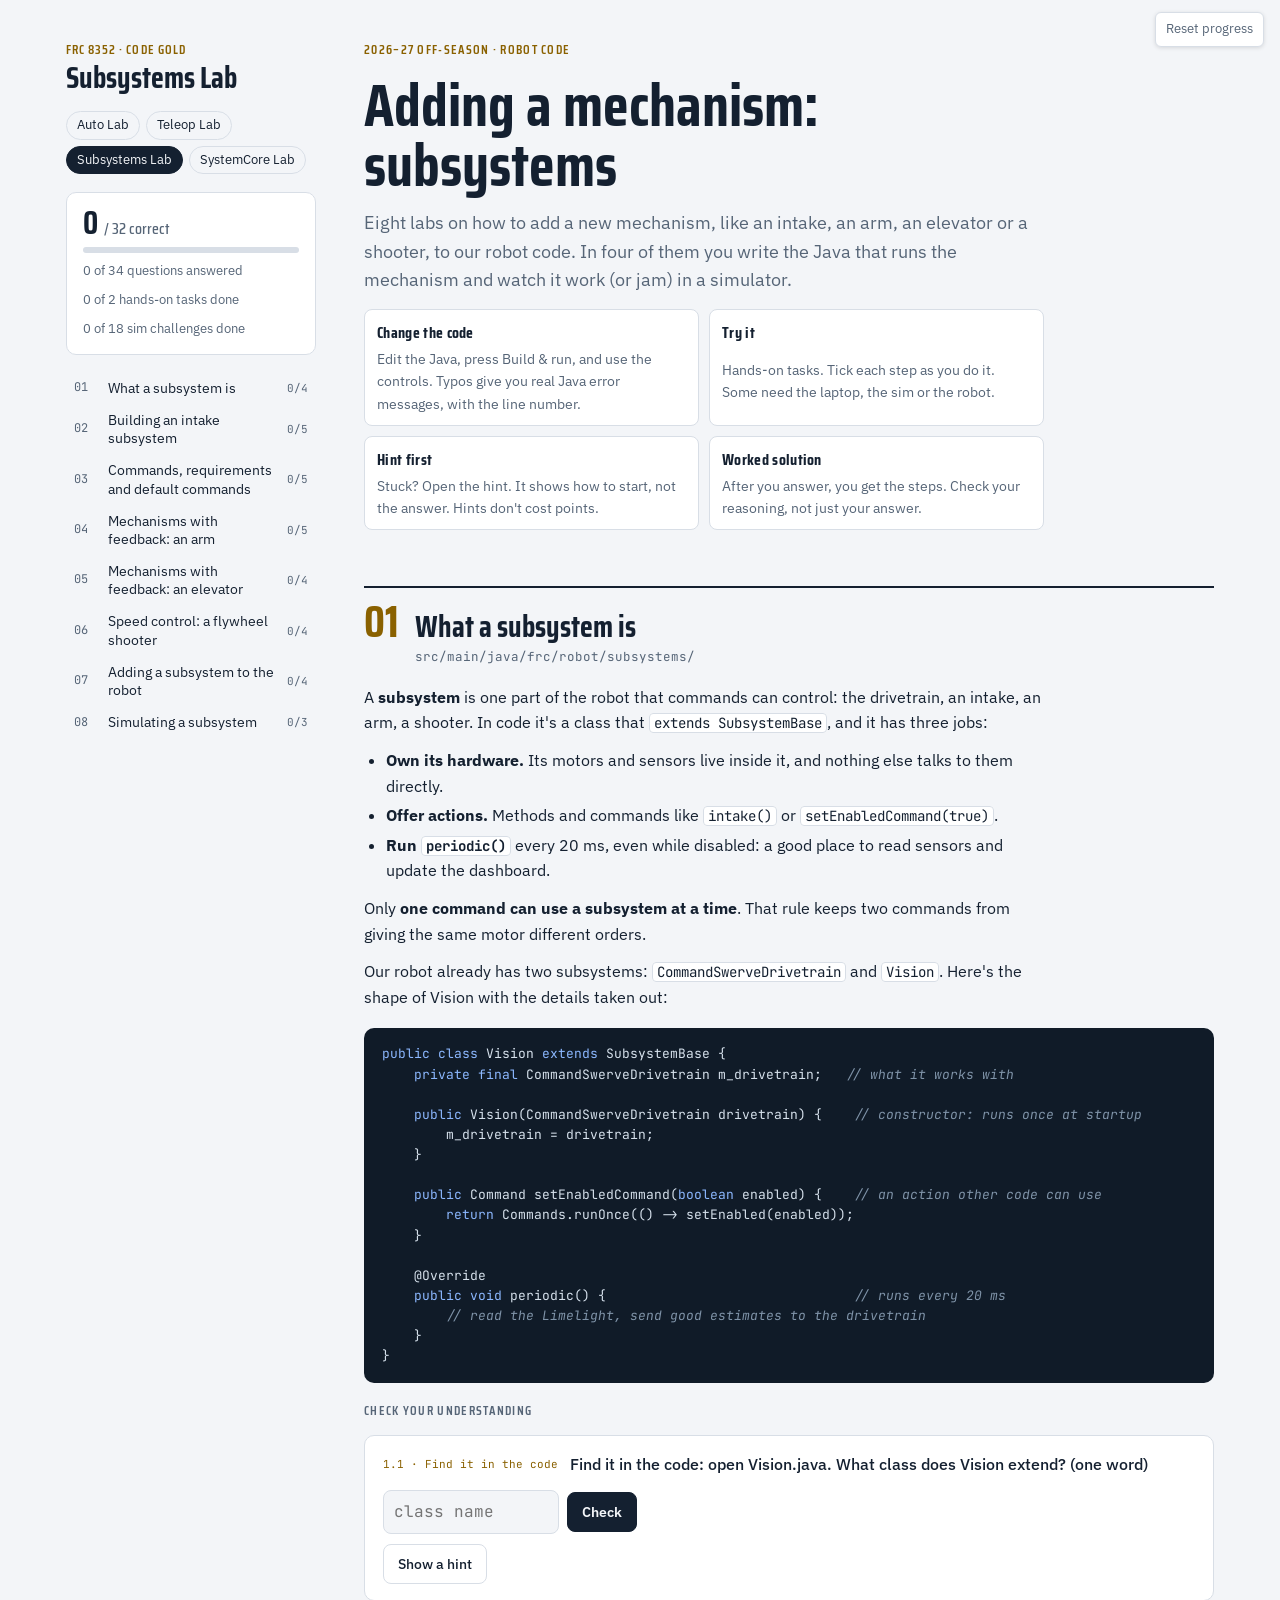
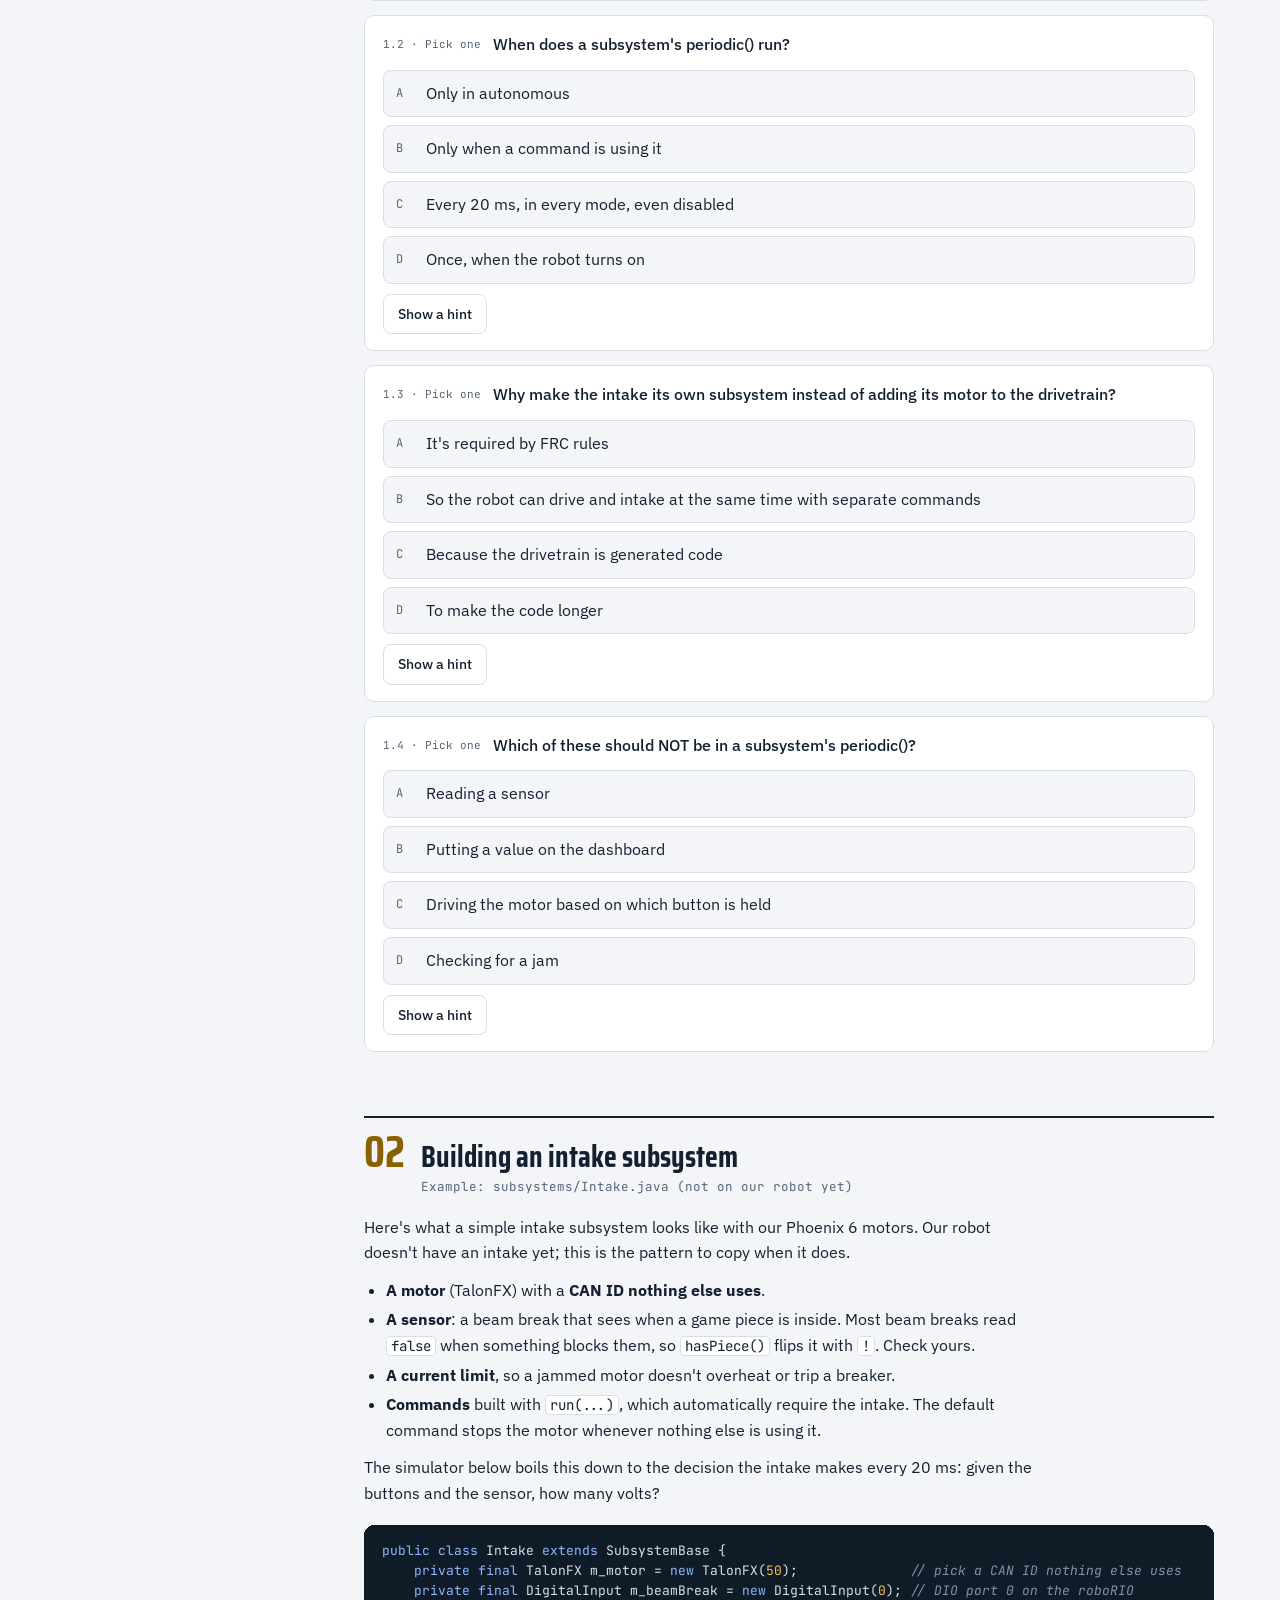
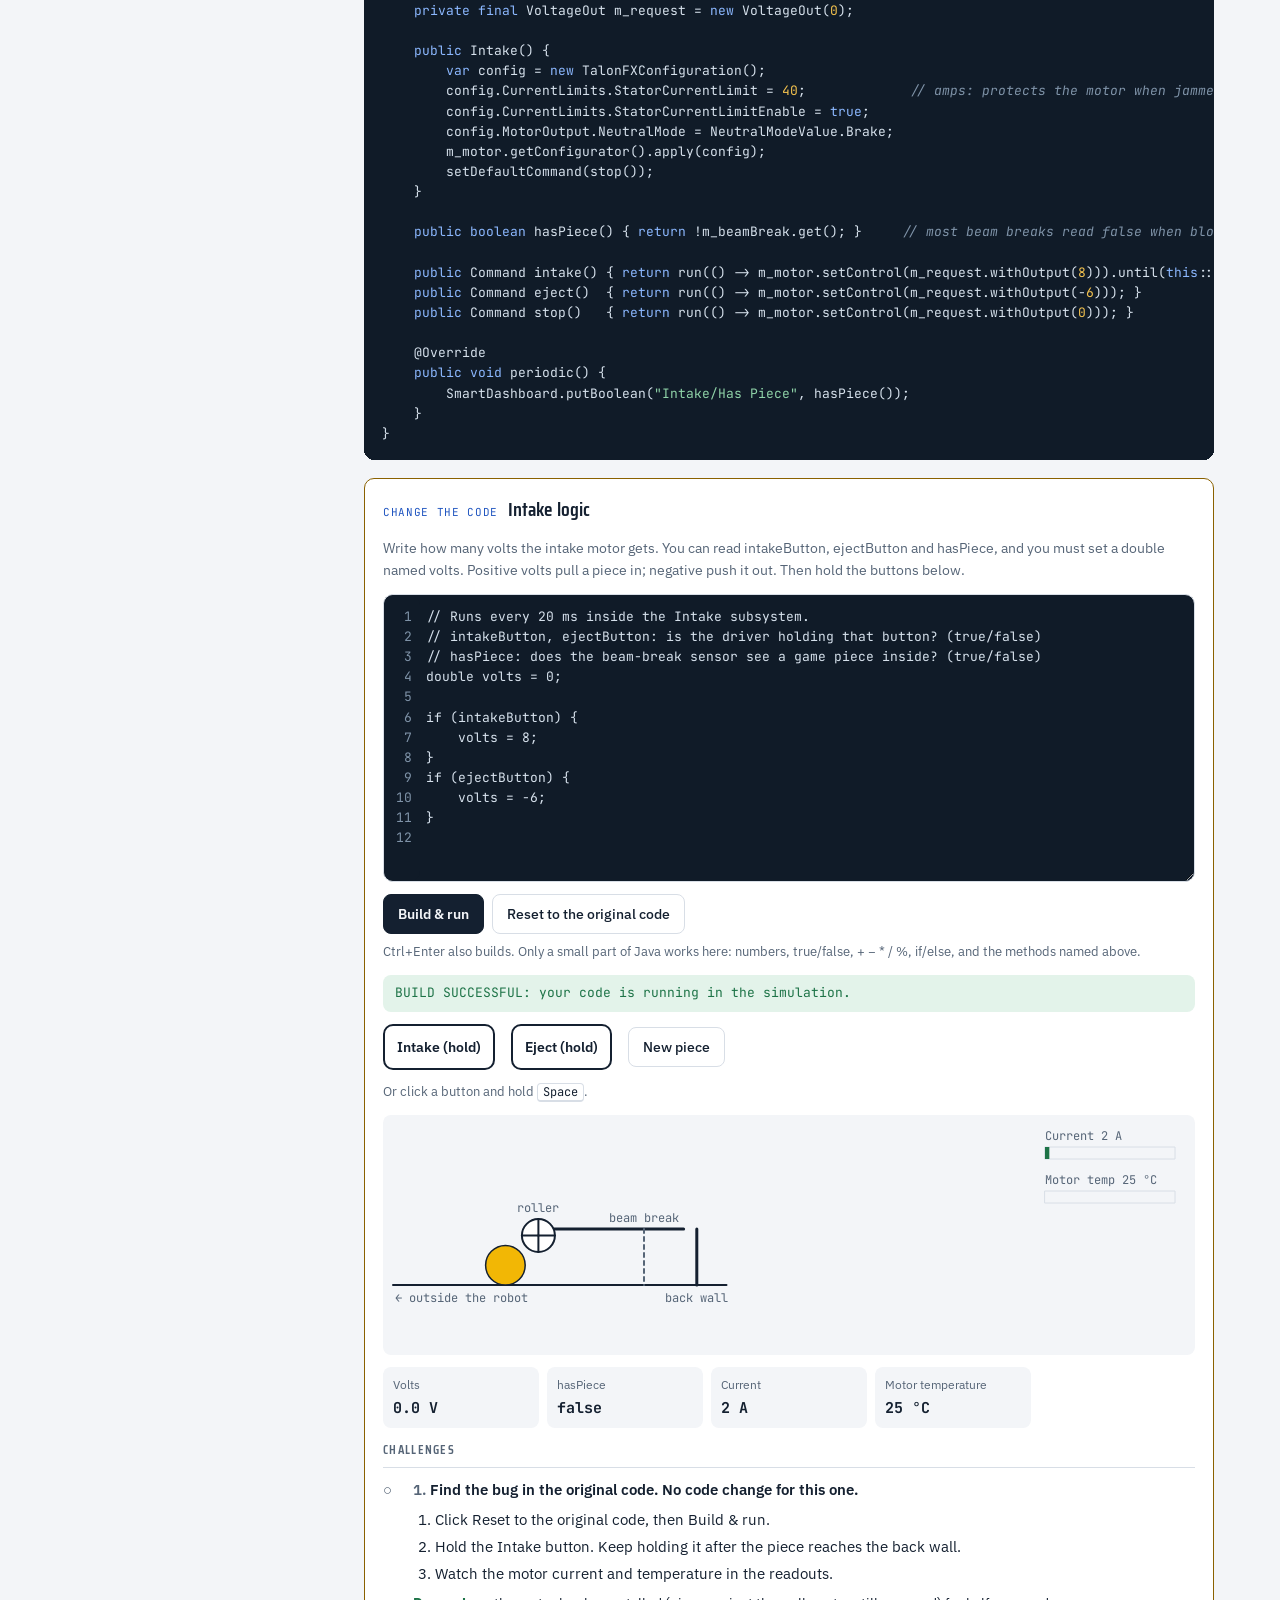
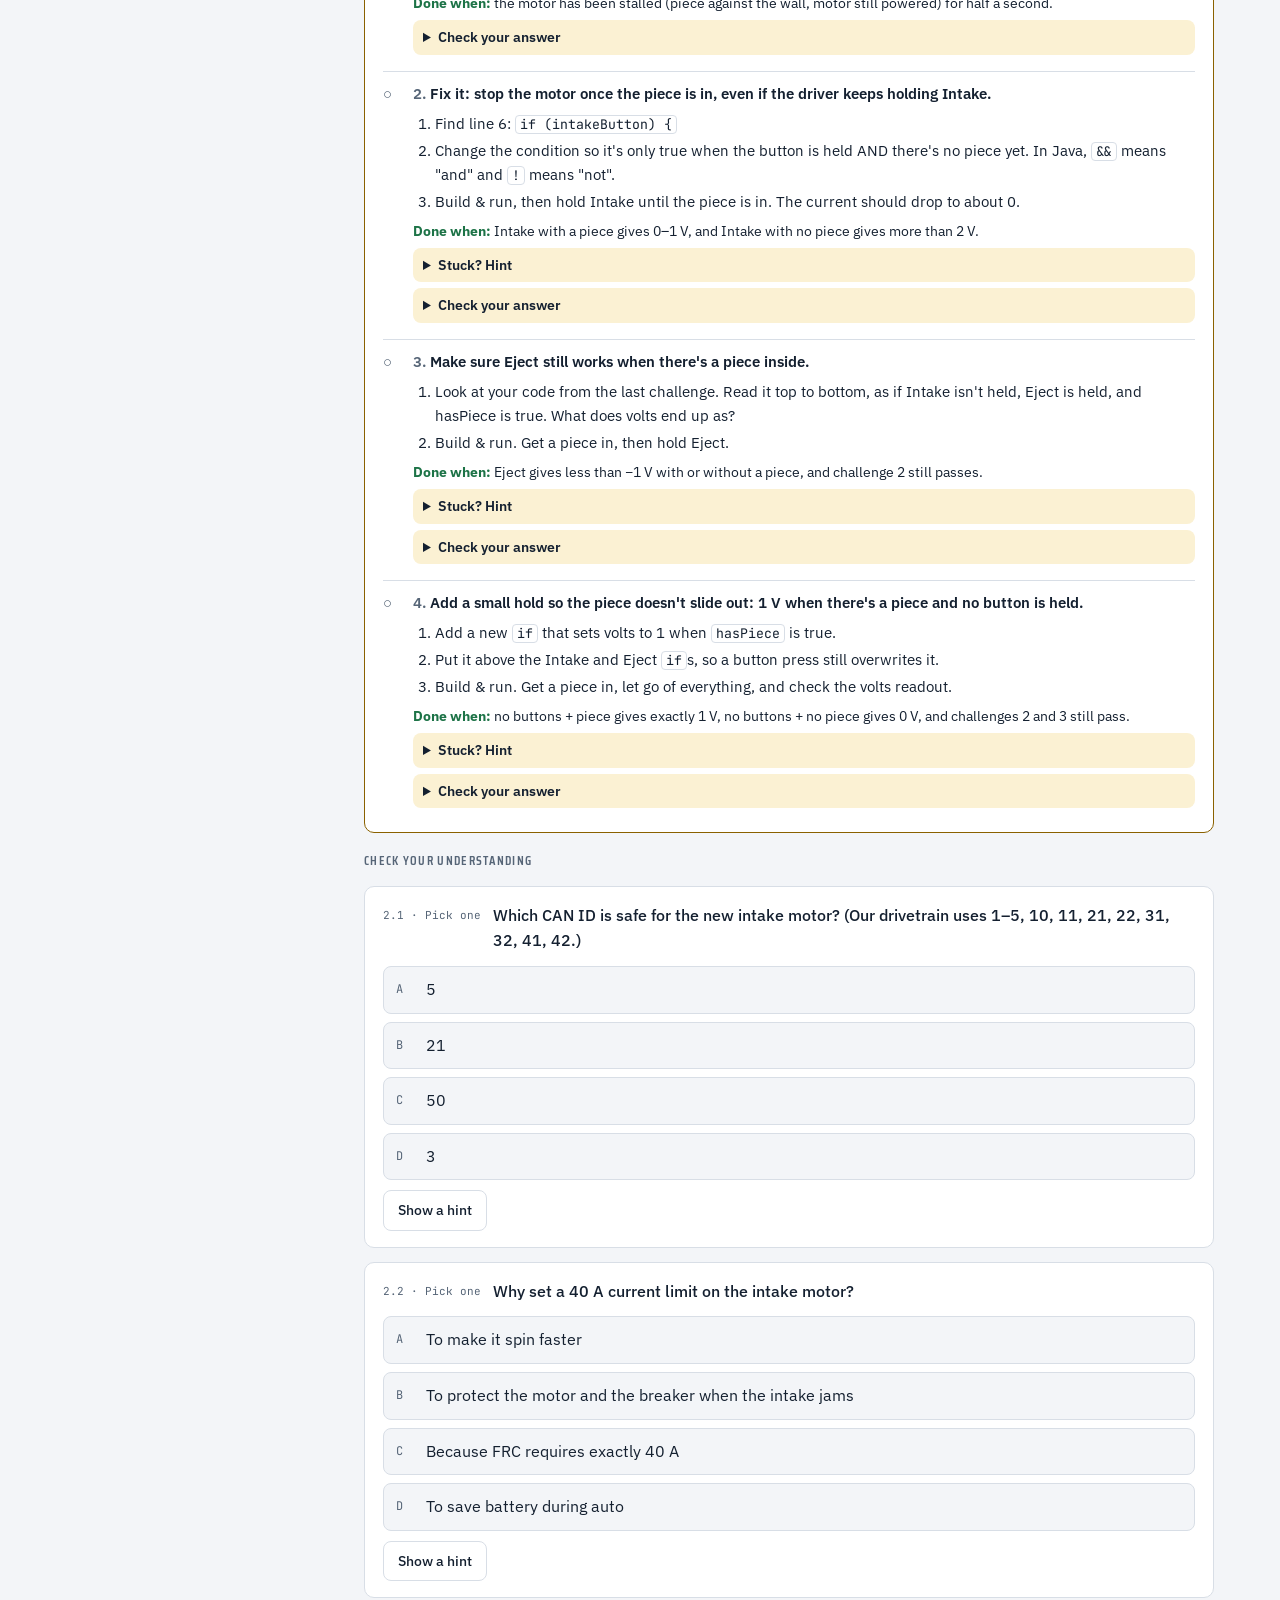
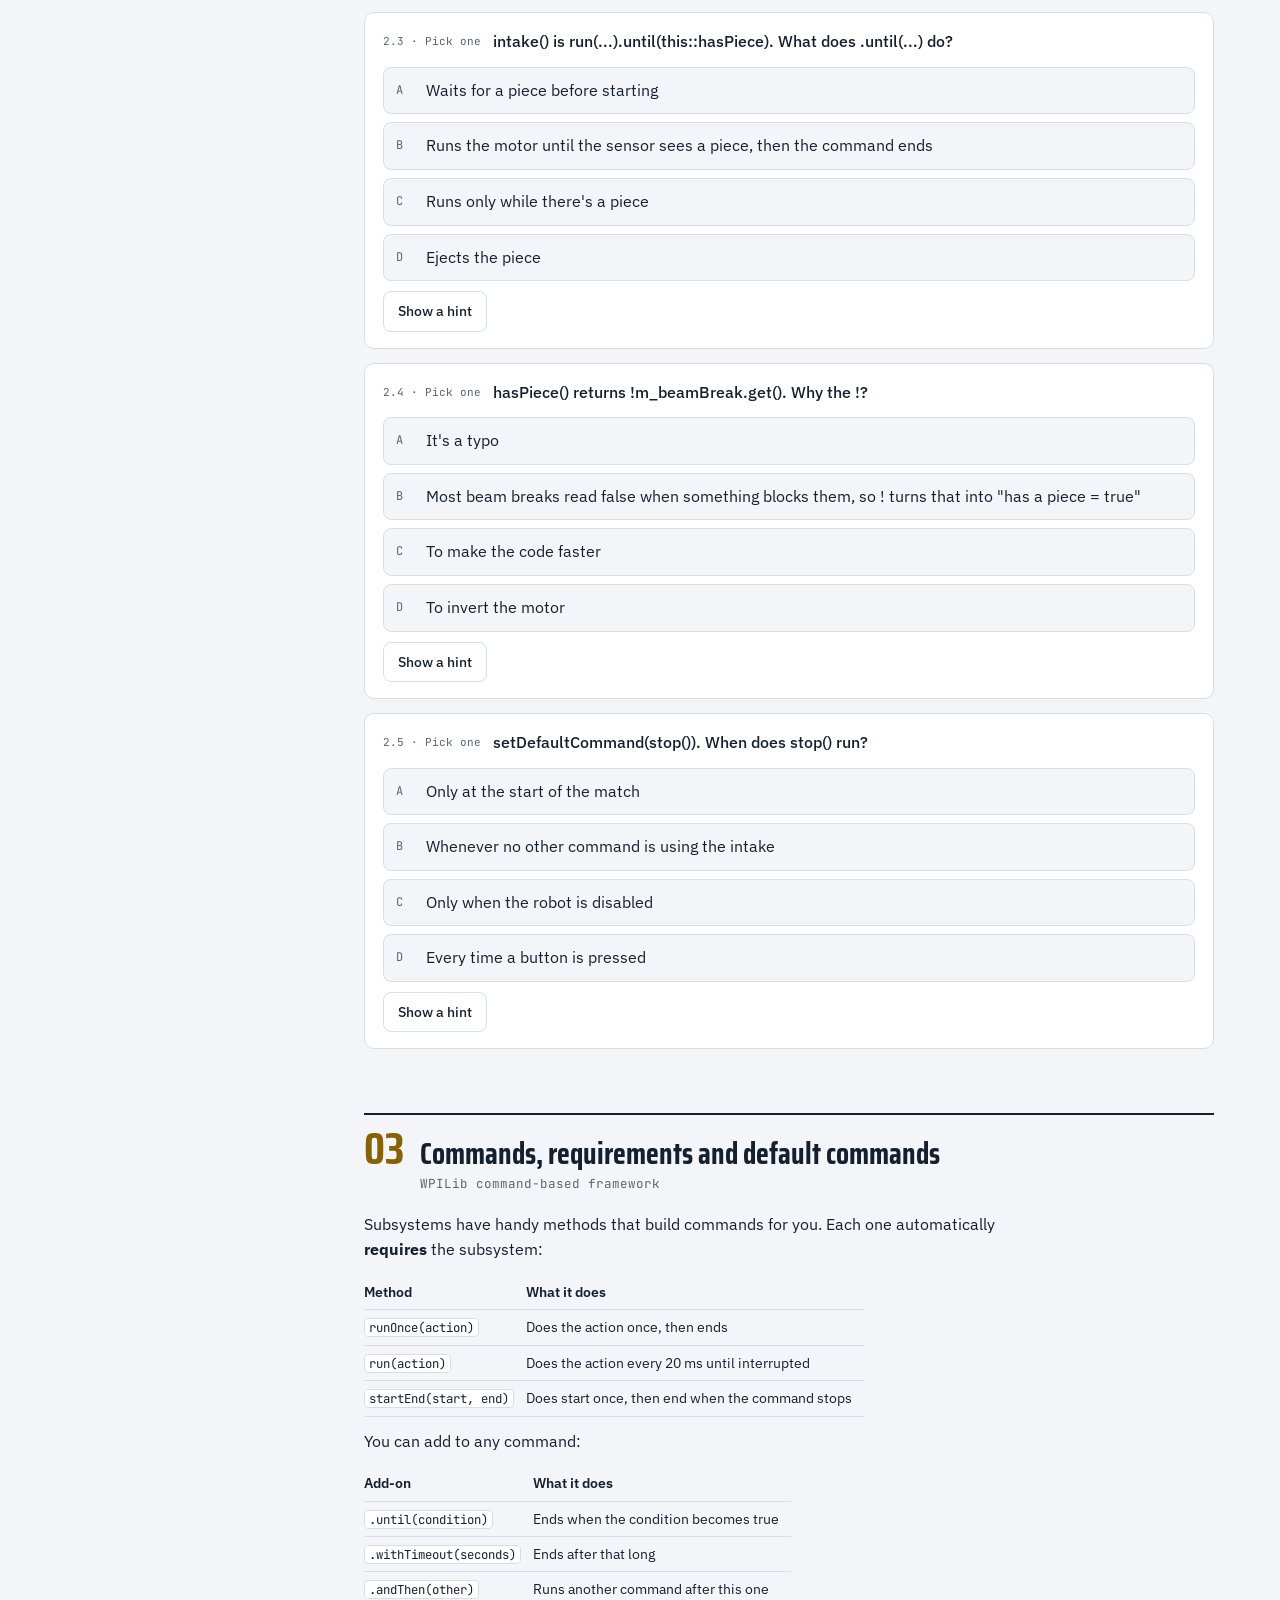
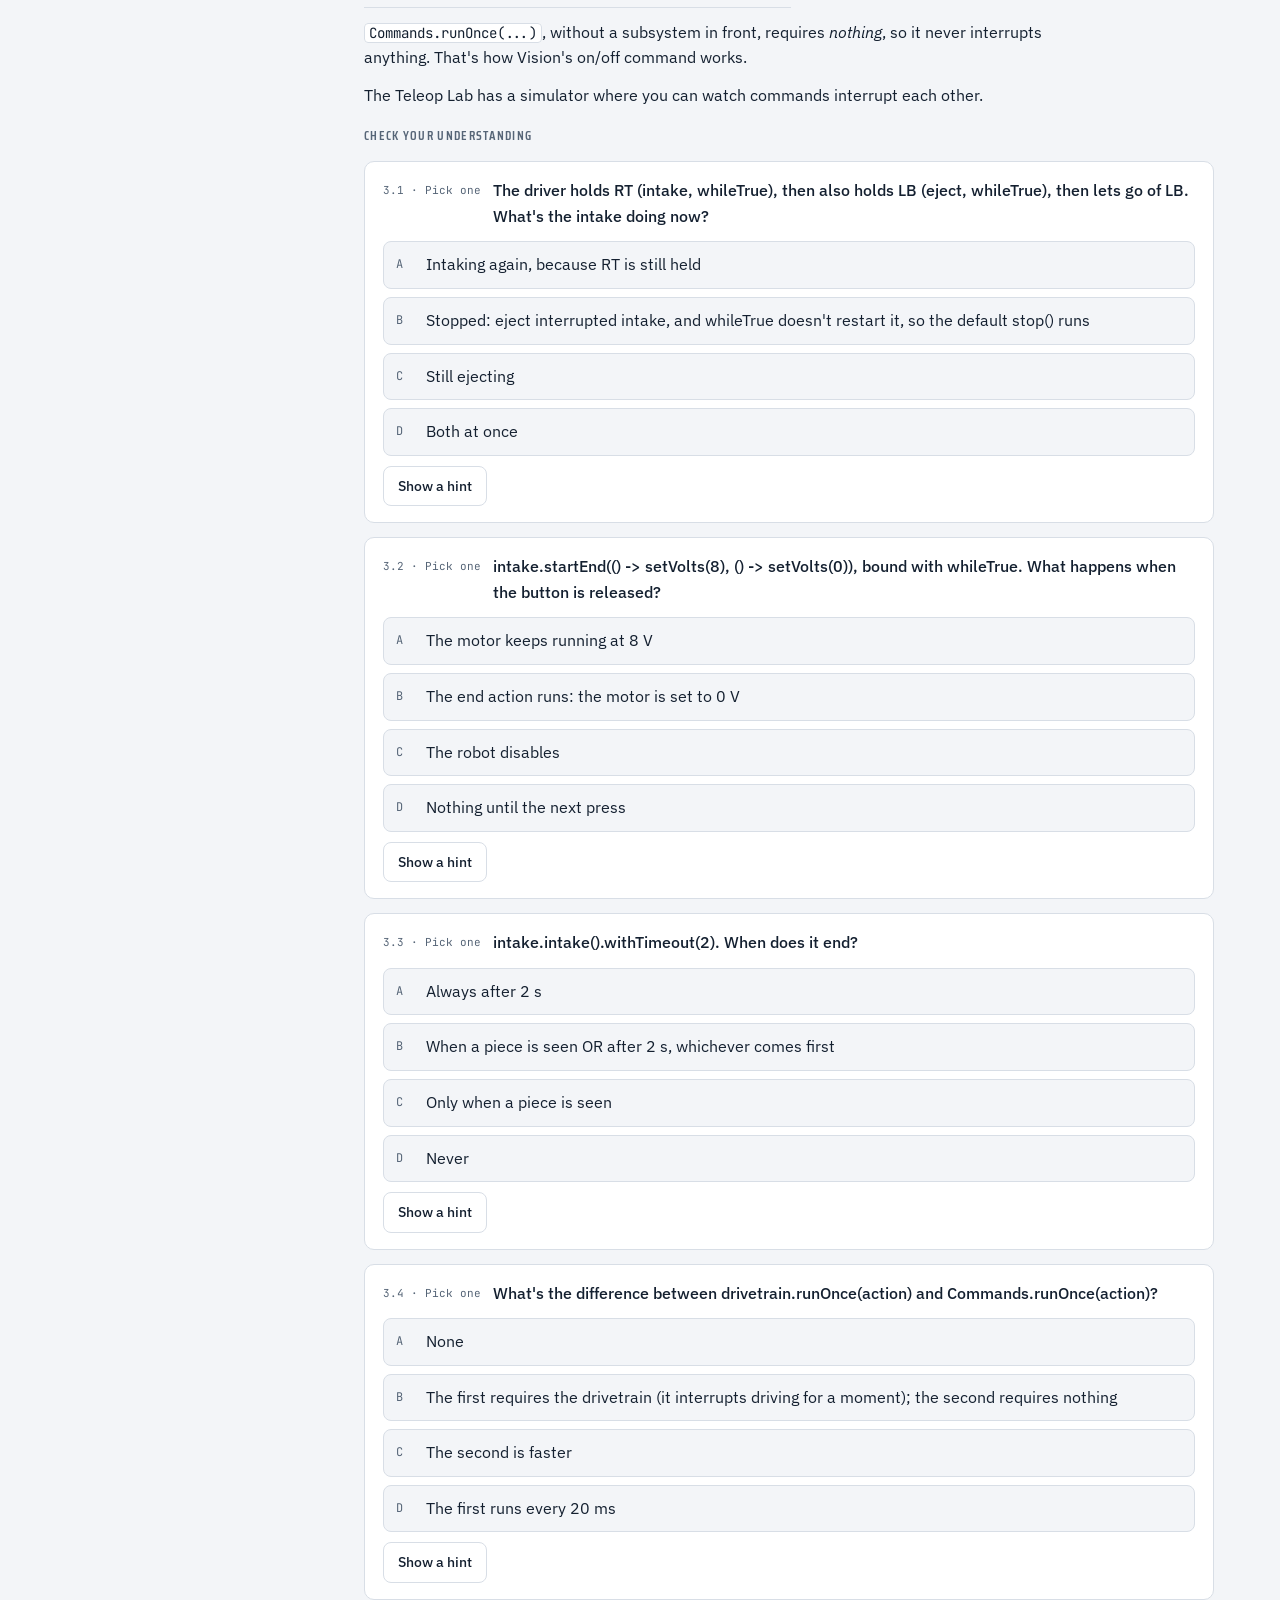
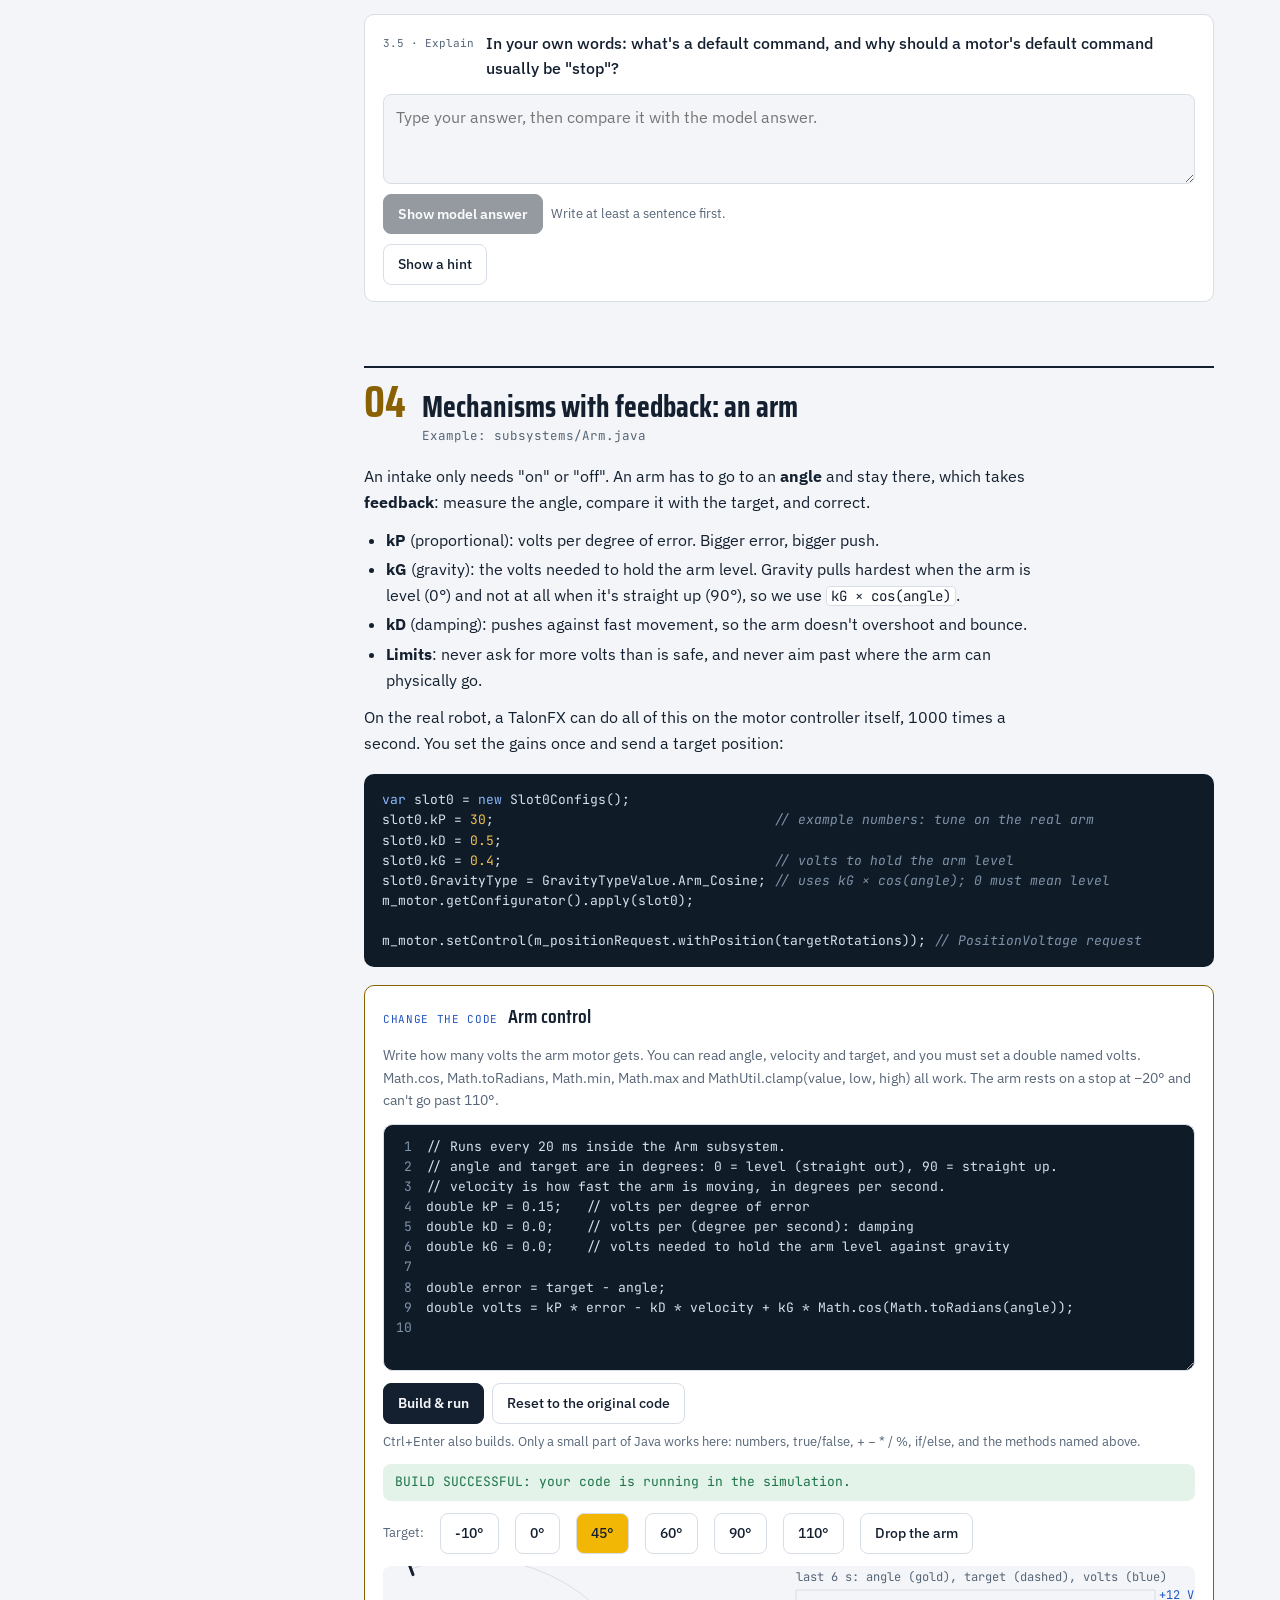
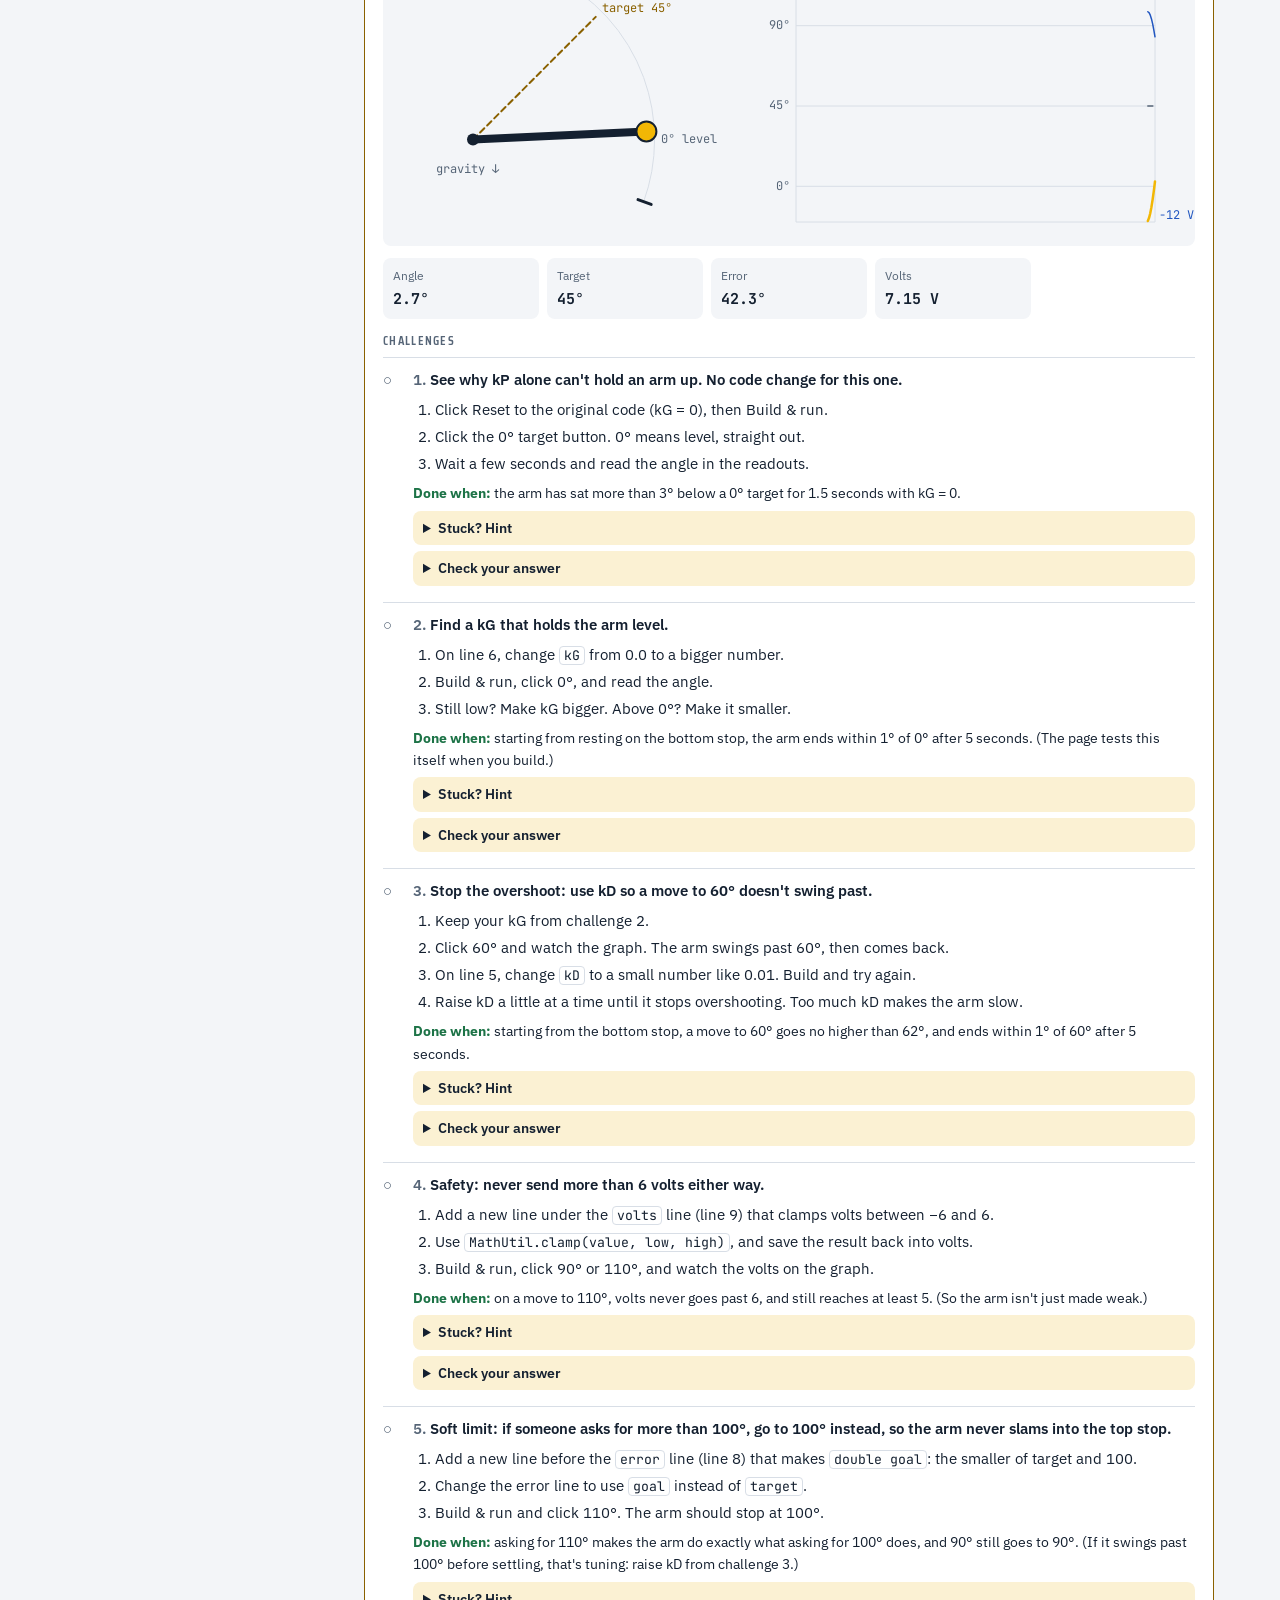
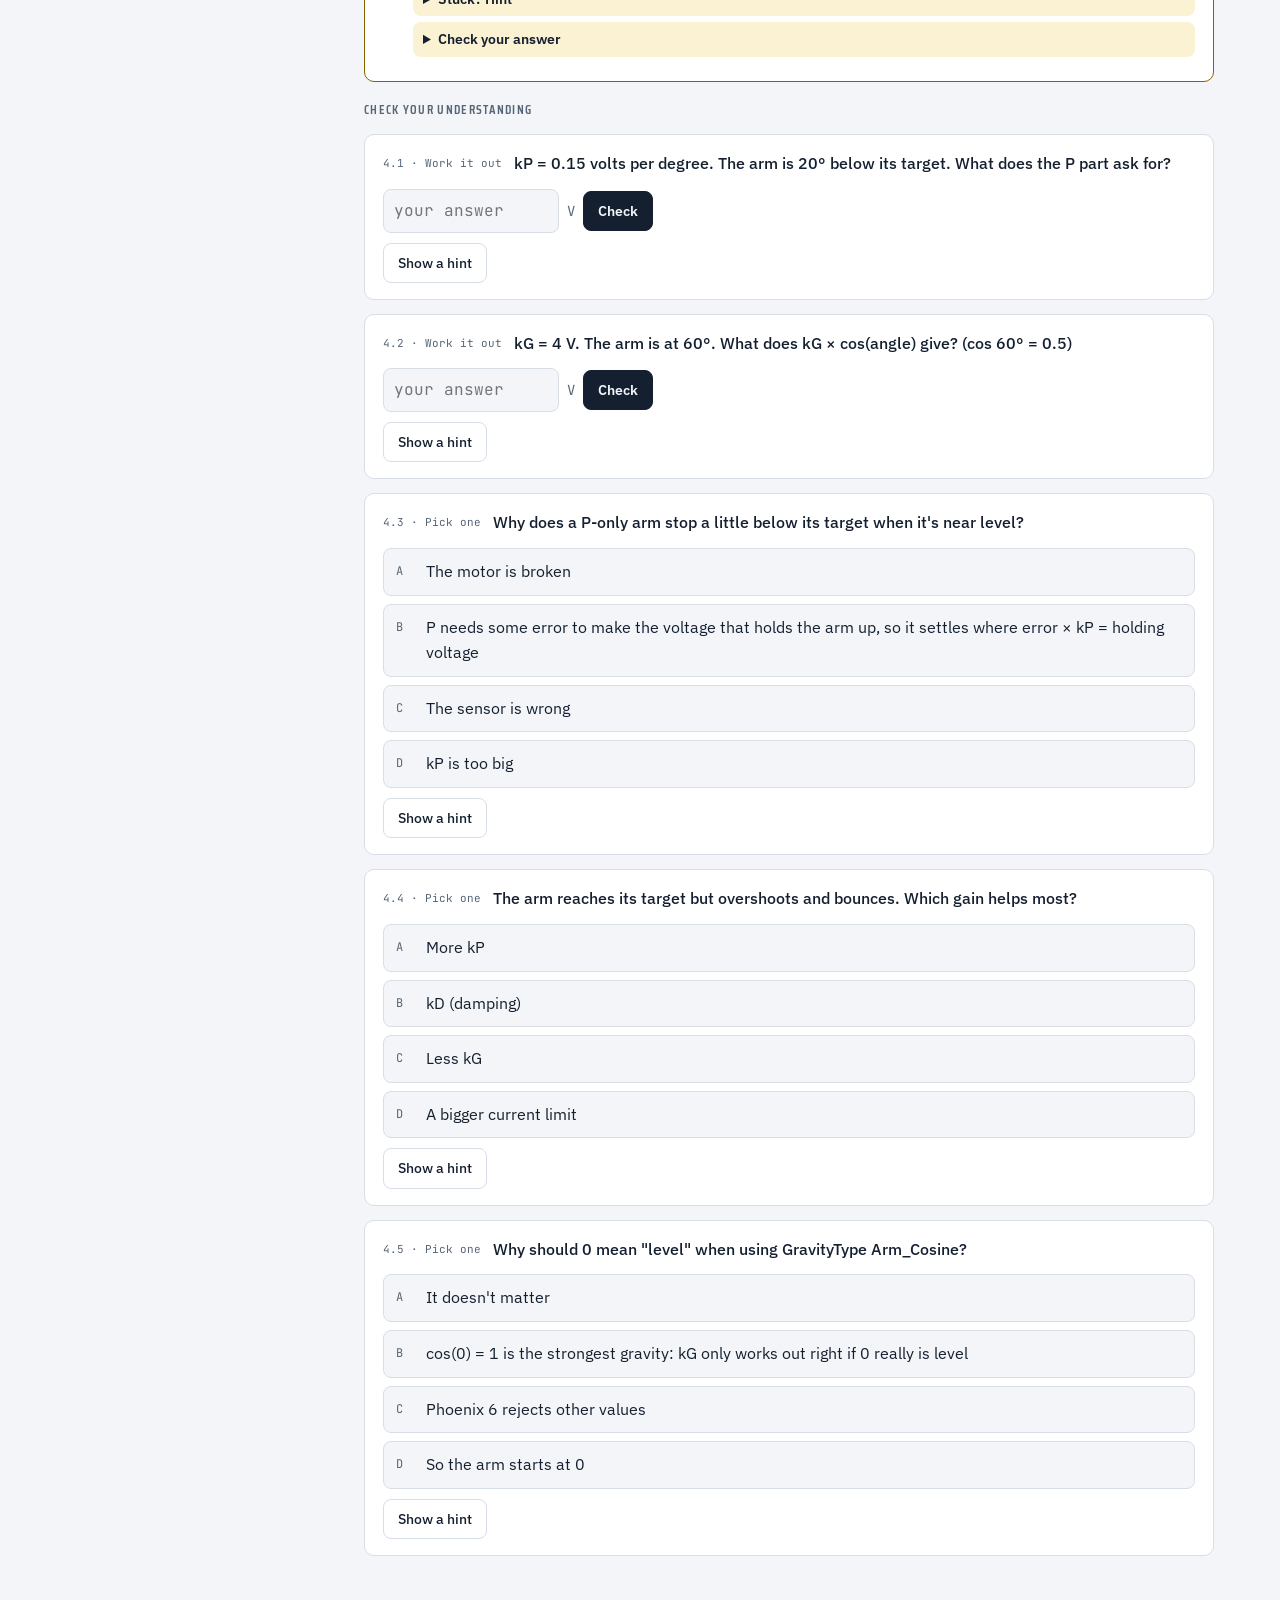
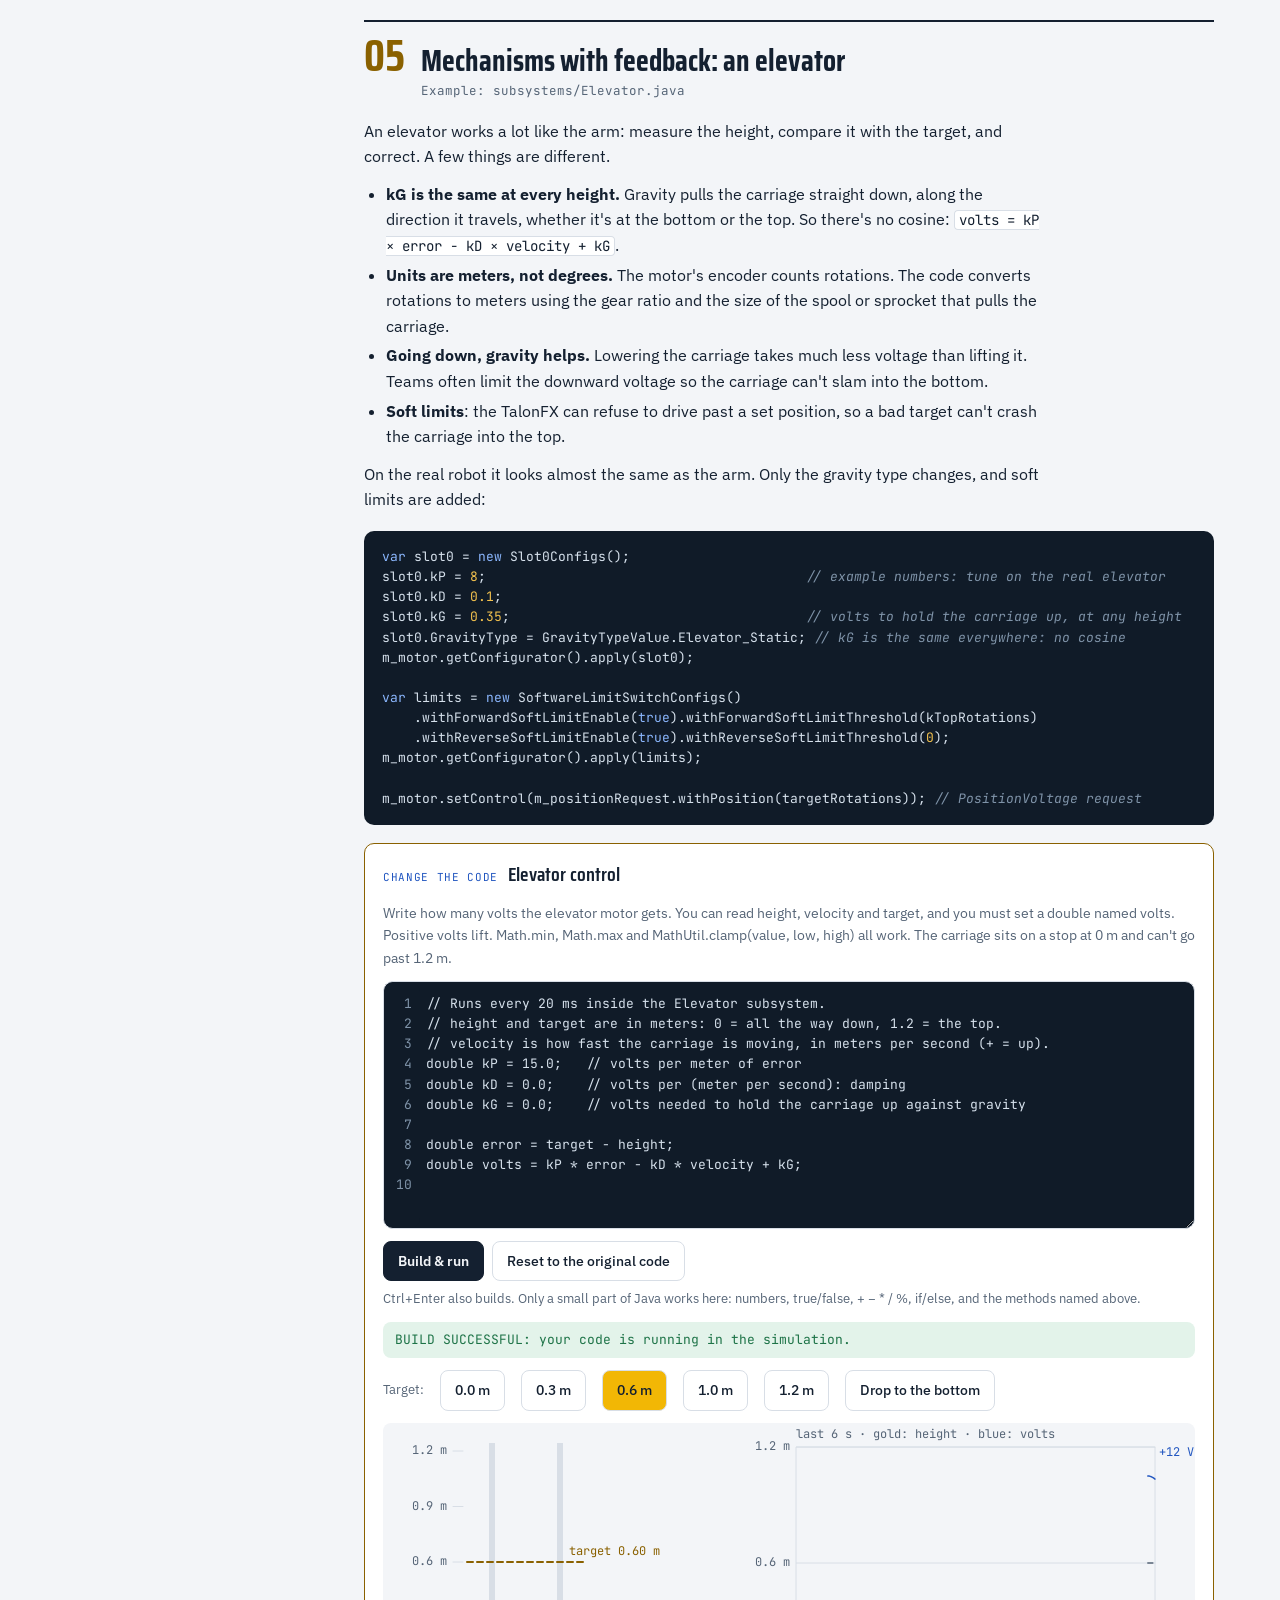
==== commit 28a3588a: "Move the SystemCore wiring lesson to its own SystemCore Lab page The SystemCore lesson is about robo" ====
--- a/subsystems.html
+++ b/subsystems.html
@@ -18,7 +18,7 @@
       <span class="team">FRC 8352 · CODE Gold</span>
       <span class="name">Subsystems Lab</span>
     </div>
-    <nav class="labnav" aria-label="Labs"><a href="./">Auto Lab</a><a href="teleop.html">Teleop Lab</a><a href="subsystems.html" aria-current="page">Subsystems Lab</a></nav>
+    <nav class="labnav" aria-label="Labs"><a href="./">Auto Lab</a><a href="teleop.html">Teleop Lab</a><a href="subsystems.html" aria-current="page">Subsystems Lab</a><a href="systemcore.html">SystemCore Lab</a></nav>
     <div class="score" aria-live="polite">
       <div class="big"><span id="scoreRight">0</span> <small>/ <span id="scoreTotal">0</span> correct</small></div>
       <div class="bar"><i id="scoreBar"></i></div>
@@ -33,7 +33,7 @@
     <section class="intro">
       <span class="eyebrow">2026–27 off-season · robot code</span>
       <h1>Adding a mechanism: subsystems</h1>
-      <p class="lede">Nine labs on how to add a new mechanism, like an intake, an arm, an elevator or a shooter, to our robot code, and how to wire next year's SystemCore controller. In four of them you write the Java that runs the mechanism and watch it work (or jam) in a simulator.</p>
+      <p class="lede">Eight labs on how to add a new mechanism, like an intake, an arm, an elevator or a shooter, to our robot code. In four of them you write the Java that runs the mechanism and watch it work (or jam) in a simulator.</p>
       <div class="legend">
         <div><b>Change the code</b><span>Edit the Java, press Build &amp; run, and use the controls. Typos give you real Java error messages, with the line number.</span></div>
         <div><b>Try it</b><span>Hands-on tasks. Tick each step as you do it. Some need the laptop, the sim or the robot.</span></div>
@@ -386,86 +386,6 @@
       options: ["To save battery", "If something's wrong (direction, limits, wiring), it fails slowly instead of breaking parts or hurting someone", "Low voltage is more accurate", "FRC rules require it"], answer: 1,
       hint: "What's the worst thing a brand-new mechanism could do?",
       steps: ["A new mechanism might spin backward, hit a hard stop, or have a wiring mistake.", "At low voltage, those mistakes happen slowly and gently.", "Once it behaves, raise the power step by step."] }
-  ]
-},
-{
-  id: "systemcore", status: "Preliminary", title: "Wiring the 2027 controller: SystemCore", where: "Robot electrical · 2027 season",
-  body: `
-<p>In 2027 the roboRIO is replaced by <b>SystemCore</b>, a new robot controller built by Limelight. It does the same job: it runs our Java code, talks to the motors over CAN, and connects to the radio.</p>
-<p><b>Read this first:</b> this lesson is based on beta testing notes from November 2026. Some details already changed between the alpha and beta units. Before wiring a real robot, check the official <a href="https://docs.wpilib.org/en/2027/" target="_blank" rel="noopener">2027 WPILib docs</a> with a mentor.</p>
-<p><b>What stays the same:</b> battery → 120 A main breaker → power distribution (REV PDH or CTRE PDP), motor controllers powered from the PDH, and CAN IDs set in Phoenix Tuner X.</p>
-<div class="figure"><div class="figure-scroll">
-<svg viewBox="0 0 640 320" width="640" height="320" role="img" aria-label="Wiring diagram. Battery to 120 amp main breaker to PDH. PDH powers the motor controllers and powers SystemCore at battery voltage through its MicroFit power and bridge port. SystemCore's CAN bus can_s0 runs to the motor controllers, CANcoders and Pigeon. SystemCore connects to the radio by Ethernet and to the robot signal light through its RSL port. An optional MotionCore can connect to the same power and bridge port instead.">
-<g font-size="12" fill="var(--ink)">
-<rect x="10" y="30" width="100" height="46" rx="6" fill="var(--surface)" stroke="var(--ink)" stroke-width="2"/><text x="60" y="58" text-anchor="middle">Battery</text>
-<rect x="140" y="30" width="110" height="46" rx="6" fill="var(--surface)" stroke="var(--ink)" stroke-width="2"/><text x="195" y="51" text-anchor="middle">Main breaker</text><text x="195" y="66" text-anchor="middle" fill="var(--muted)" font-size="11">120 A</text>
-<rect x="280" y="22" width="120" height="62" rx="6" fill="var(--surface)" stroke="var(--ink)" stroke-width="2"/><text x="340" y="50" text-anchor="middle">PDH</text><text x="340" y="66" text-anchor="middle" fill="var(--muted)" font-size="10">power board</text>
-<rect x="450" y="22" width="180" height="62" rx="6" fill="var(--surface)" stroke="var(--ink)" stroke-width="2"/><text x="540" y="46" text-anchor="middle">Motor controllers,</text><text x="540" y="62" text-anchor="middle">CANcoders, Pigeon</text>
-<rect x="230" y="200" width="180" height="96" rx="8" fill="var(--gold-fill)" stroke="var(--ink)" stroke-width="2"/><text x="320" y="240" text-anchor="middle" fill="#142030" font-weight="600">SystemCore</text><text x="320" y="258" text-anchor="middle" fill="#142030" font-size="11">replaces the roboRIO</text>
-<rect x="470" y="190" width="160" height="40" rx="6" fill="var(--surface)" stroke="var(--ink)" stroke-width="2"/><text x="550" y="215" text-anchor="middle">Radio</text>
-<rect x="470" y="256" width="160" height="40" rx="6" fill="var(--surface)" stroke="var(--ink)" stroke-width="2"/><text x="550" y="281" text-anchor="middle">Robot signal light</text>
-<rect x="20" y="210" width="150" height="62" rx="6" fill="none" stroke="var(--muted)" stroke-width="2" stroke-dasharray="6 4"/><text x="95" y="236" text-anchor="middle" fill="var(--muted)">MotionCore</text><text x="95" y="252" text-anchor="middle" fill="var(--muted)" font-size="11">optional</text>
-</g>
-<g stroke="var(--bad)" stroke-width="3" fill="none">
-<line x1="110" y1="53" x2="140" y2="53"/><line x1="250" y1="53" x2="280" y2="53"/><line x1="400" y1="53" x2="450" y2="53"/>
-<polyline points="320,84 320,200"/>
-</g>
-<text x="328" y="128" font-size="11" fill="var(--bad)">battery voltage (no VRM)</text>
-<text x="328" y="143" font-size="11" fill="var(--bad)">MicroFit → Pwr/Bridge port</text>
-<polyline points="400,200 400,170 600,170 600,84" fill="none" stroke="var(--gold)" stroke-width="3" stroke-dasharray="8 5"/>
-<text x="594" y="108" font-size="11" fill="var(--gold)" text-anchor="end">CAN FD bus can_s0</text>
-<g stroke="var(--ink)" stroke-width="2"><line x1="410" y1="210" x2="470" y2="210"/><line x1="410" y1="276" x2="470" y2="276"/></g>
-<text x="440" y="204" font-size="10" fill="var(--muted)" text-anchor="middle">Ethernet</text><text x="440" y="270" font-size="10" fill="var(--muted)" text-anchor="middle">RSL</text>
-<line x1="170" y1="241" x2="230" y2="241" stroke="var(--muted)" stroke-width="2" stroke-dasharray="6 4"/>
-<text x="200" y="234" font-size="10" fill="var(--muted)" text-anchor="middle">Bridge</text>
-</svg></div>
-<span class="cap">Red: power. Gold dashes: CAN. Plain lines: Ethernet and the light. On beta units the Pwr/Bridge port is the only power input. It gets power either straight from the PDH (with the MicroFit-to-XT30 cable) or through the Bridge cable from a MotionCore, never both.</span></div>
-<div class="tbl"><table>
-<tr><th></th><th>roboRIO (now)</th><th>SystemCore (2027)</th></tr>
-<tr><td>Power</td><td>Fused PDH channel into the V/C connector</td><td>Battery voltage into the MicroFit Pwr/Bridge port. Never through a VRM: it can't supply enough current.</td></tr>
-<tr><td>CAN</td><td>1 bus (plus a CANivore)</td><td>5 CAN FD buses, named <code>can_s0</code> to <code>can_s4</code> in code. A CANivore is still supported.</td></tr>
-<tr><td>CAN termination</td><td>PDH switch or a 120 Ω resistor at the end</td><td>Reported to be built in on each bus. Check before you remove a terminator.</td></tr>
-<tr><td>DIO, PWM, analog</td><td>Separate headers</td><td>6 SmartIO ports. You choose in code what each one is.</td></tr>
-<tr><td>Relay ports</td><td>4</td><td>None</td></tr>
-<tr><td>I2C</td><td>roboRIO pin order</td><td>Qwiic pin order. Old roboRIO cables need <b>SCL and SDA swapped</b>.</td></tr>
-<tr><td>Limit switches</td><td>Switch connects signal to ground</td><td>Same on beta units. (Alpha units were different: signal to +3.3 V.)</td></tr>
-<tr><td>USB</td><td>USB-B to the laptop, USB-A ports</td><td>USB-C to the laptop (and for flashing), 4 USB-A ports</td></tr>
-</table></div>
-<p><b>Wiring order</b>, with the battery unplugged the whole time:</p>
-<ol>
-<li>Battery, main breaker and PDH, exactly like now.</li>
-<li>SystemCore power: a PDH channel to its Pwr/Bridge port at battery voltage. Ask a mentor which channel and fuse, since that isn't published yet.</li>
-<li>CAN: from SystemCore's <code>can_s0</code> port, daisy-chain the motor controllers, CANcoders and Pigeon. Our 13 drivetrain devices fit on one bus. Other buses can go to other mechanisms.</li>
-<li>Ethernet to the radio, and the robot signal light to the RSL port (2-pin Molex SL).</li>
-<li>Sensors: plug into SmartIO ports, and use the Qwiic pin order for I2C.</li>
-<li>Check every connection's polarity, then plug in the battery with the robot on blocks.</li>
-</ol>`,
-  tasks: [
-    { id: "t-scplan", title: "Make a SystemCore wiring plan for our drivetrain (with a mentor)", need: "Paper or a whiteboard, this lesson, and the 2027 WPILib docs",
-      steps: ["List every CAN device on our drivetrain (use the table in the lesson before this one).", "Decide which SystemCore CAN bus each one goes on, and write the daisy-chain order.", "Mark where SystemCore gets its power and which PDH channel it uses.", "Add the radio, the robot signal light and any sensors, with the port each uses.", "Open the official 2027 WPILib docs and check every row of the table above. Circle anything that changed."],
-      expect: "A one-page drawing a teammate could wire from, with every device, port and power source labeled, and a list of anything that changed since this lesson was written." }
-  ],
-  questions: [
-    { id: "sc1", type: "mc", q: "How many separate CAN buses does SystemCore have built in?",
-      options: ["1, like the roboRIO", "2", "5", "20"], answer: 2,
-      hint: "Look at the CAN row of the table.",
-      steps: ["The roboRIO has one CAN bus.", "SystemCore has five: can_s0 to can_s4.", "20 is how many a MotionCore adds, not SystemCore itself."] },
-    { id: "sc2", type: "mc", q: "Someone wants to power SystemCore from a VRM, like old radios. Why not?",
-      options: ["The VRM is the wrong color", "SystemCore needs battery voltage and more current than a VRM can supply", "VRMs are illegal in 2027", "It would make the CAN bus slower"], answer: 1,
-      hint: "Read the Power row of the table.",
-      steps: ["A VRM turns battery voltage into a lower, regulated voltage, with a small current limit.", "SystemCore expects full battery voltage.", "Under full load it needs more current than a VRM can give, so it could brown out mid-match."] },
-    { id: "sc3", type: "mc", q: "You plug a color sensor into SystemCore's I2C port with the cable from last year's robot. It reads nothing. What should you check first?",
-      options: ["The CAN ID", "The SCL and SDA wires: SystemCore uses the Qwiic pin order, so old roboRIO cables need them swapped", "Whether the robot is enabled", "The radio"], answer: 1,
-      hint: "What does the table say about I2C?",
-      steps: ["I2C uses two signal wires: SCL (clock) and SDA (data).", "SystemCore puts them in the Qwiic order, which is different from the roboRIO's.", "A roboRIO cable plugged in as-is has them backward, so the sensor never answers."] },
-    { id: "sc4", type: "mc", q: "In code, what is SystemCore's first CAN bus called?",
-      options: ["rio", "can0", "can_s0", "canivore"], answer: 2,
-      hint: "It's in the CAN row.",
-      steps: ["The five buses are named can_s0 to can_s4.", "The s is for SystemCore. MotionCore's buses are can_d0 to can_d19.", "Names like these may still change before kickoff, so check the final docs."] },
-    { id: "sc5", type: "mc", q: "Why is this lesson marked Preliminary?",
-      options: ["It isn't finished being written", "SystemCore is still in testing, and details like power and pinouts already changed between alpha and beta units", "Nobody knows what SystemCore is", "It only applies to FTC"], answer: 1,
-      hint: "Read the first two paragraphs.",
-      steps: ["The information comes from alpha and beta test units.", "Some things, like the limit-switch wiring and the power inputs, already changed between them.", "Always check the official 2027 docs before wiring a real robot."] }
   ]
 },
 {
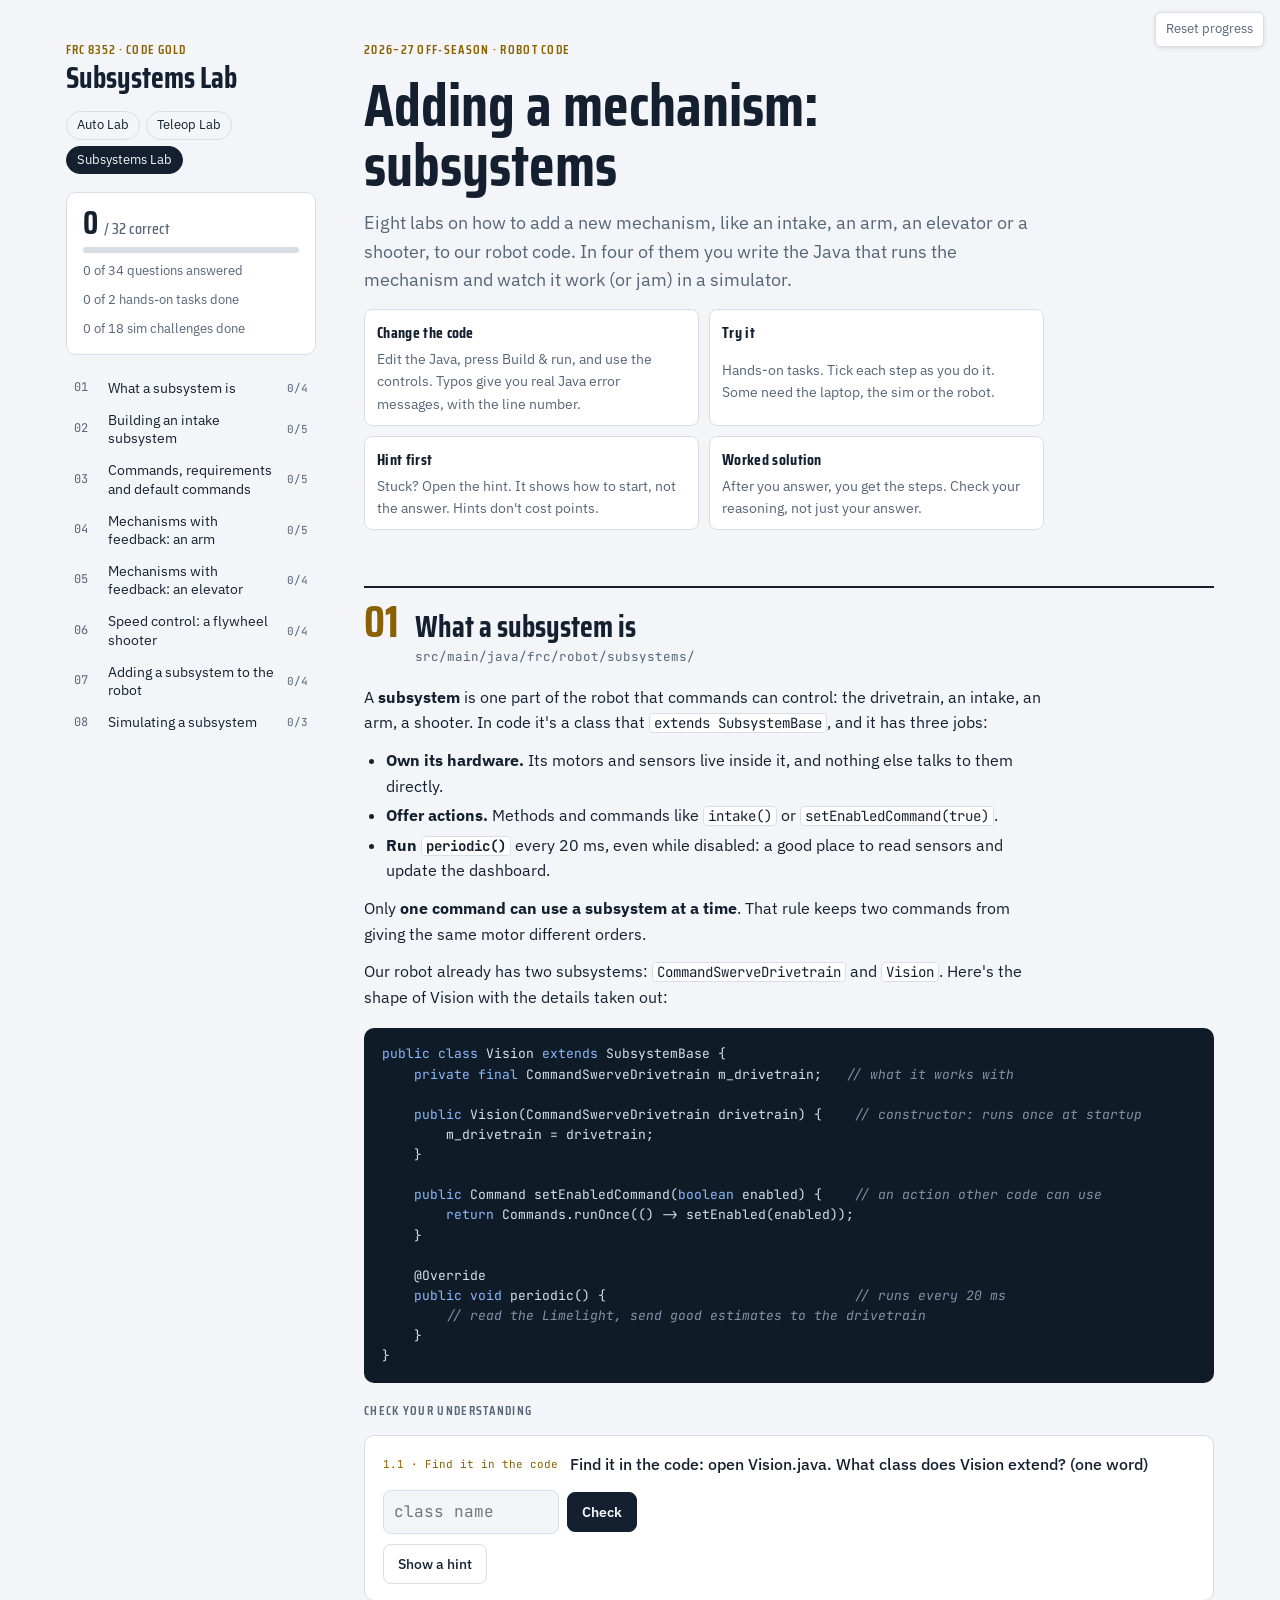
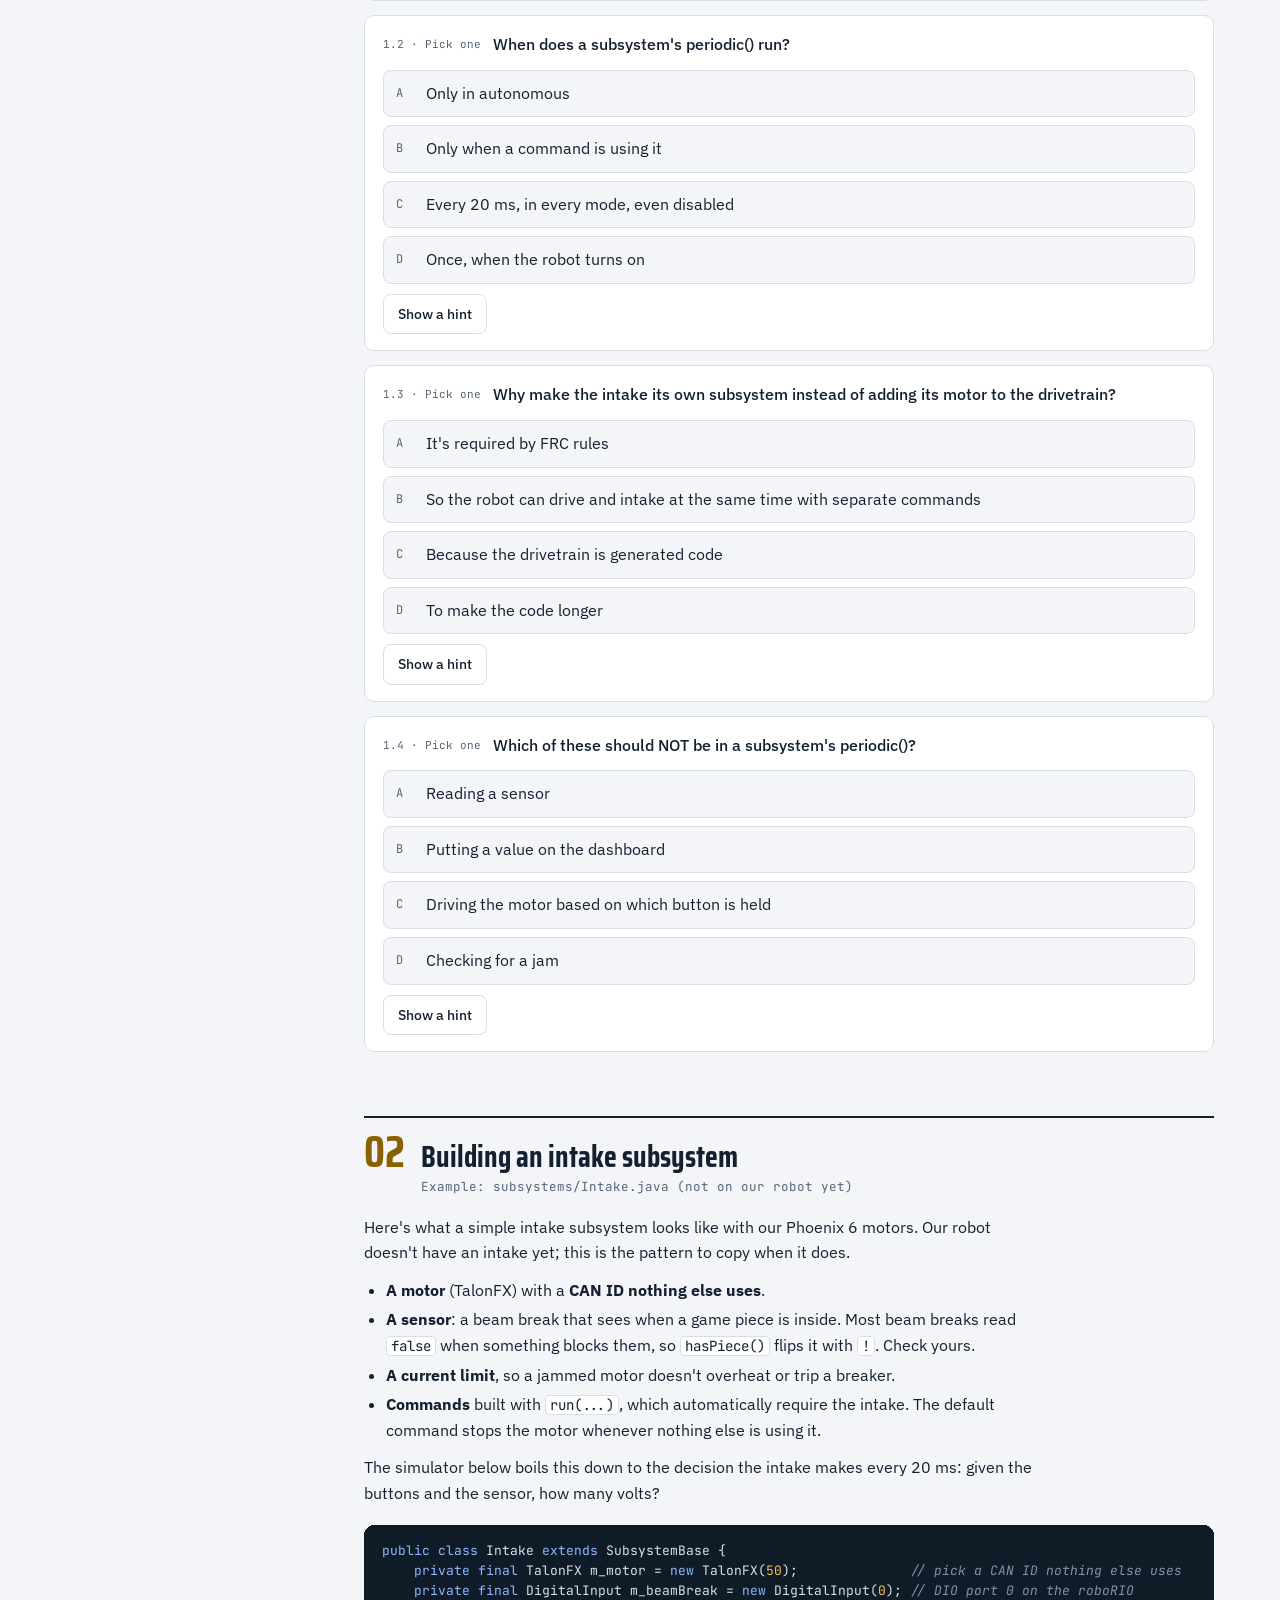
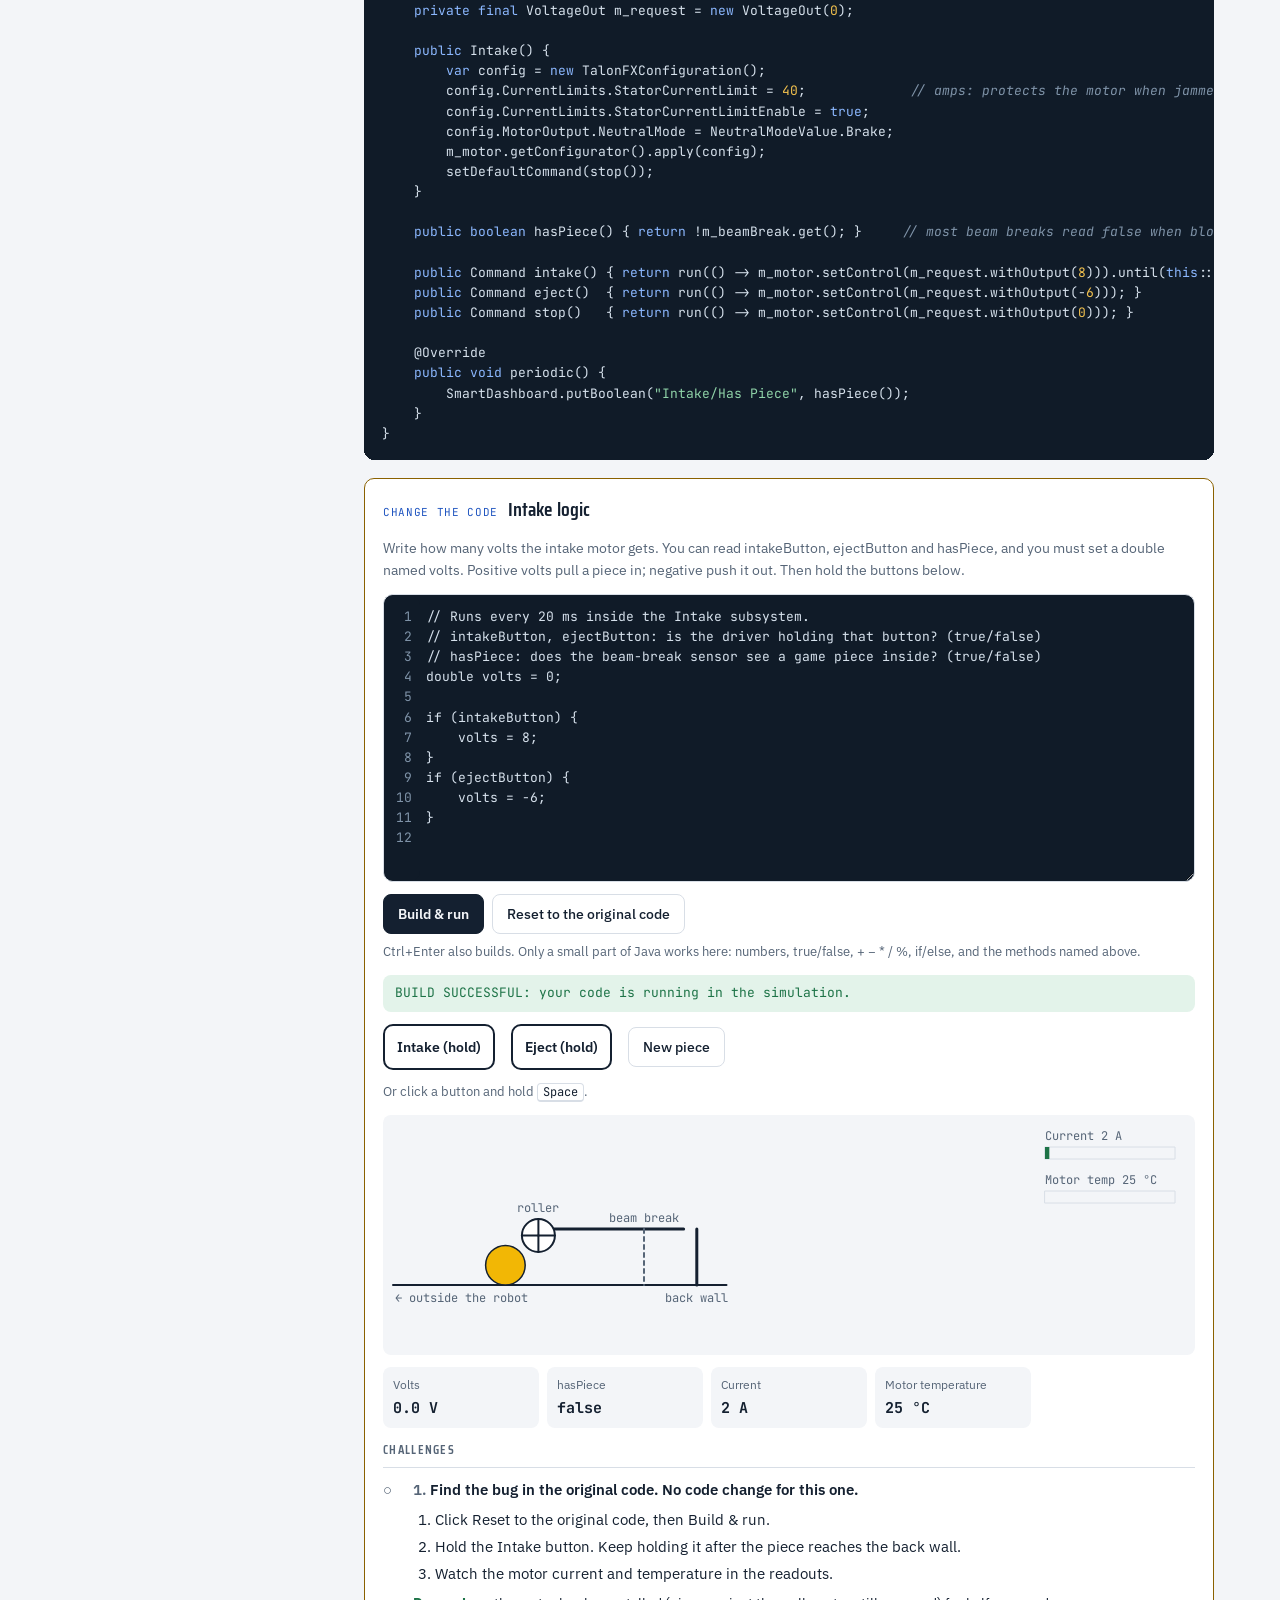
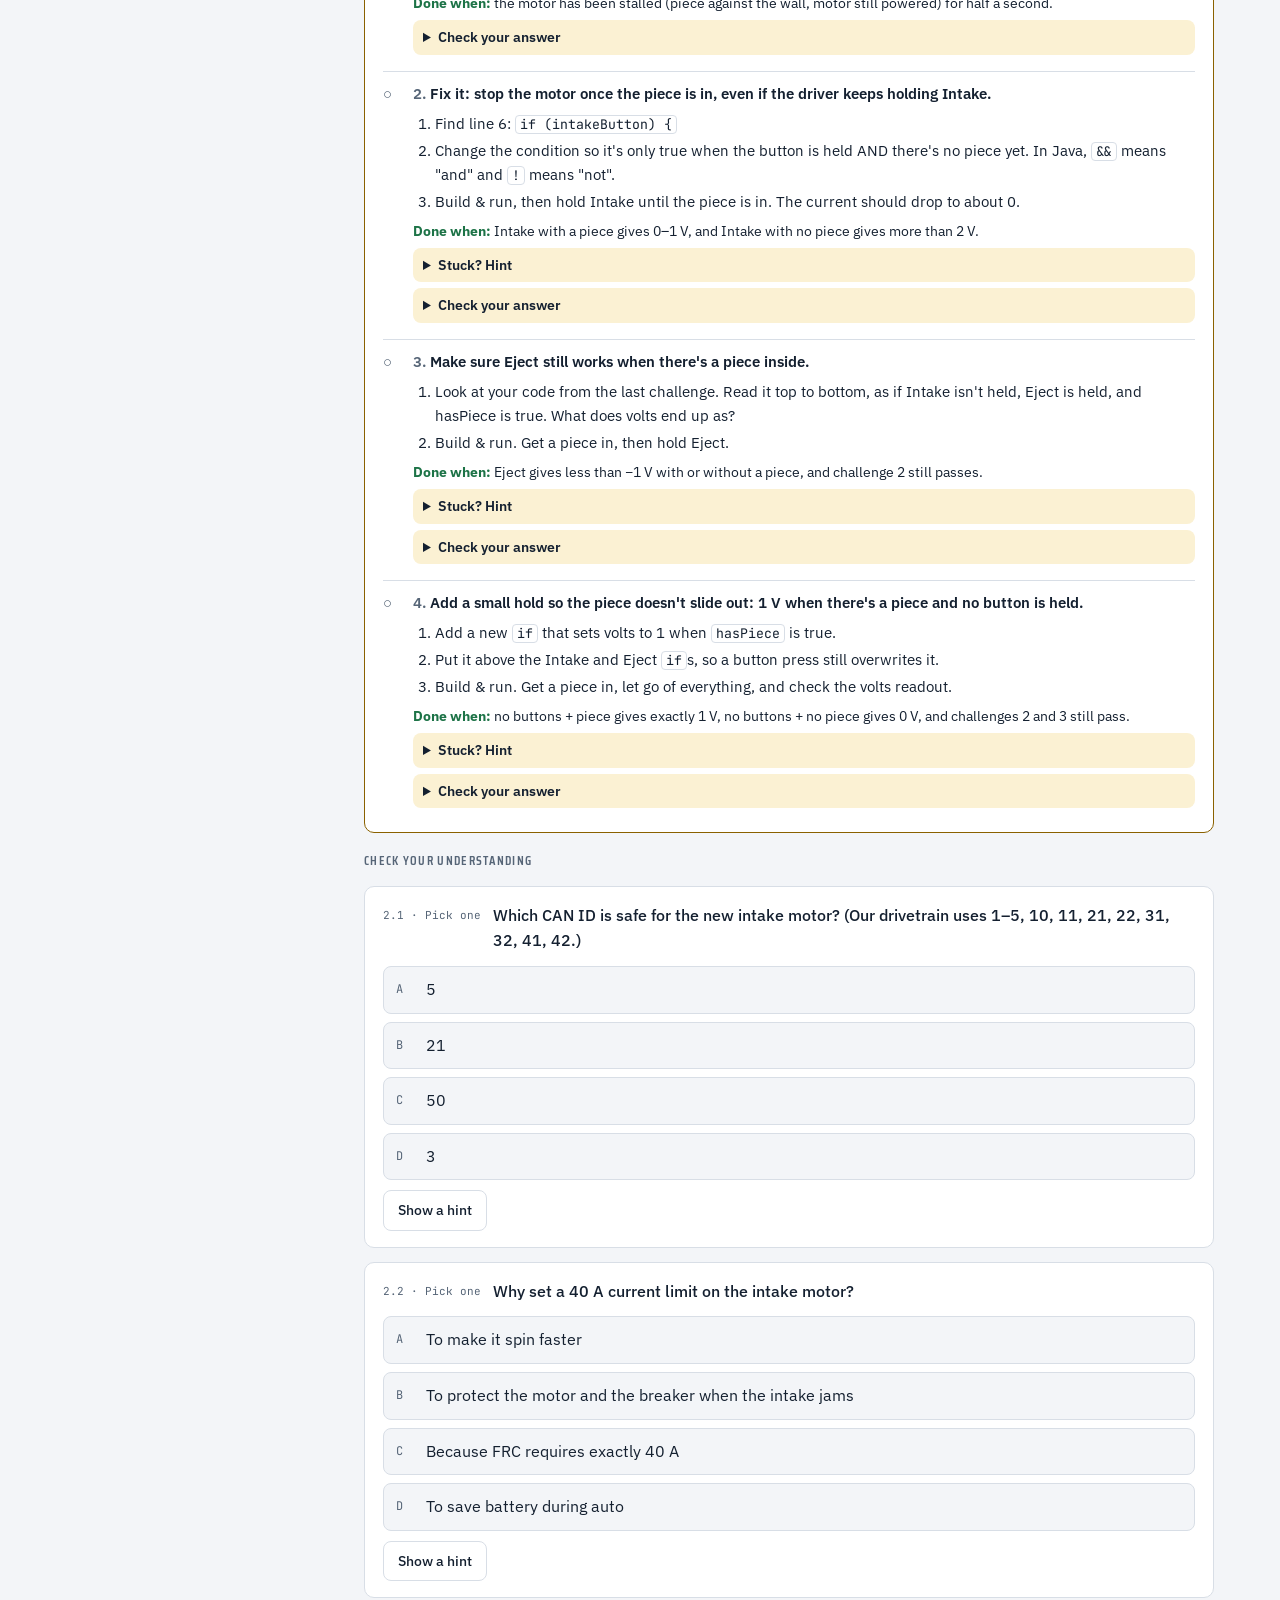
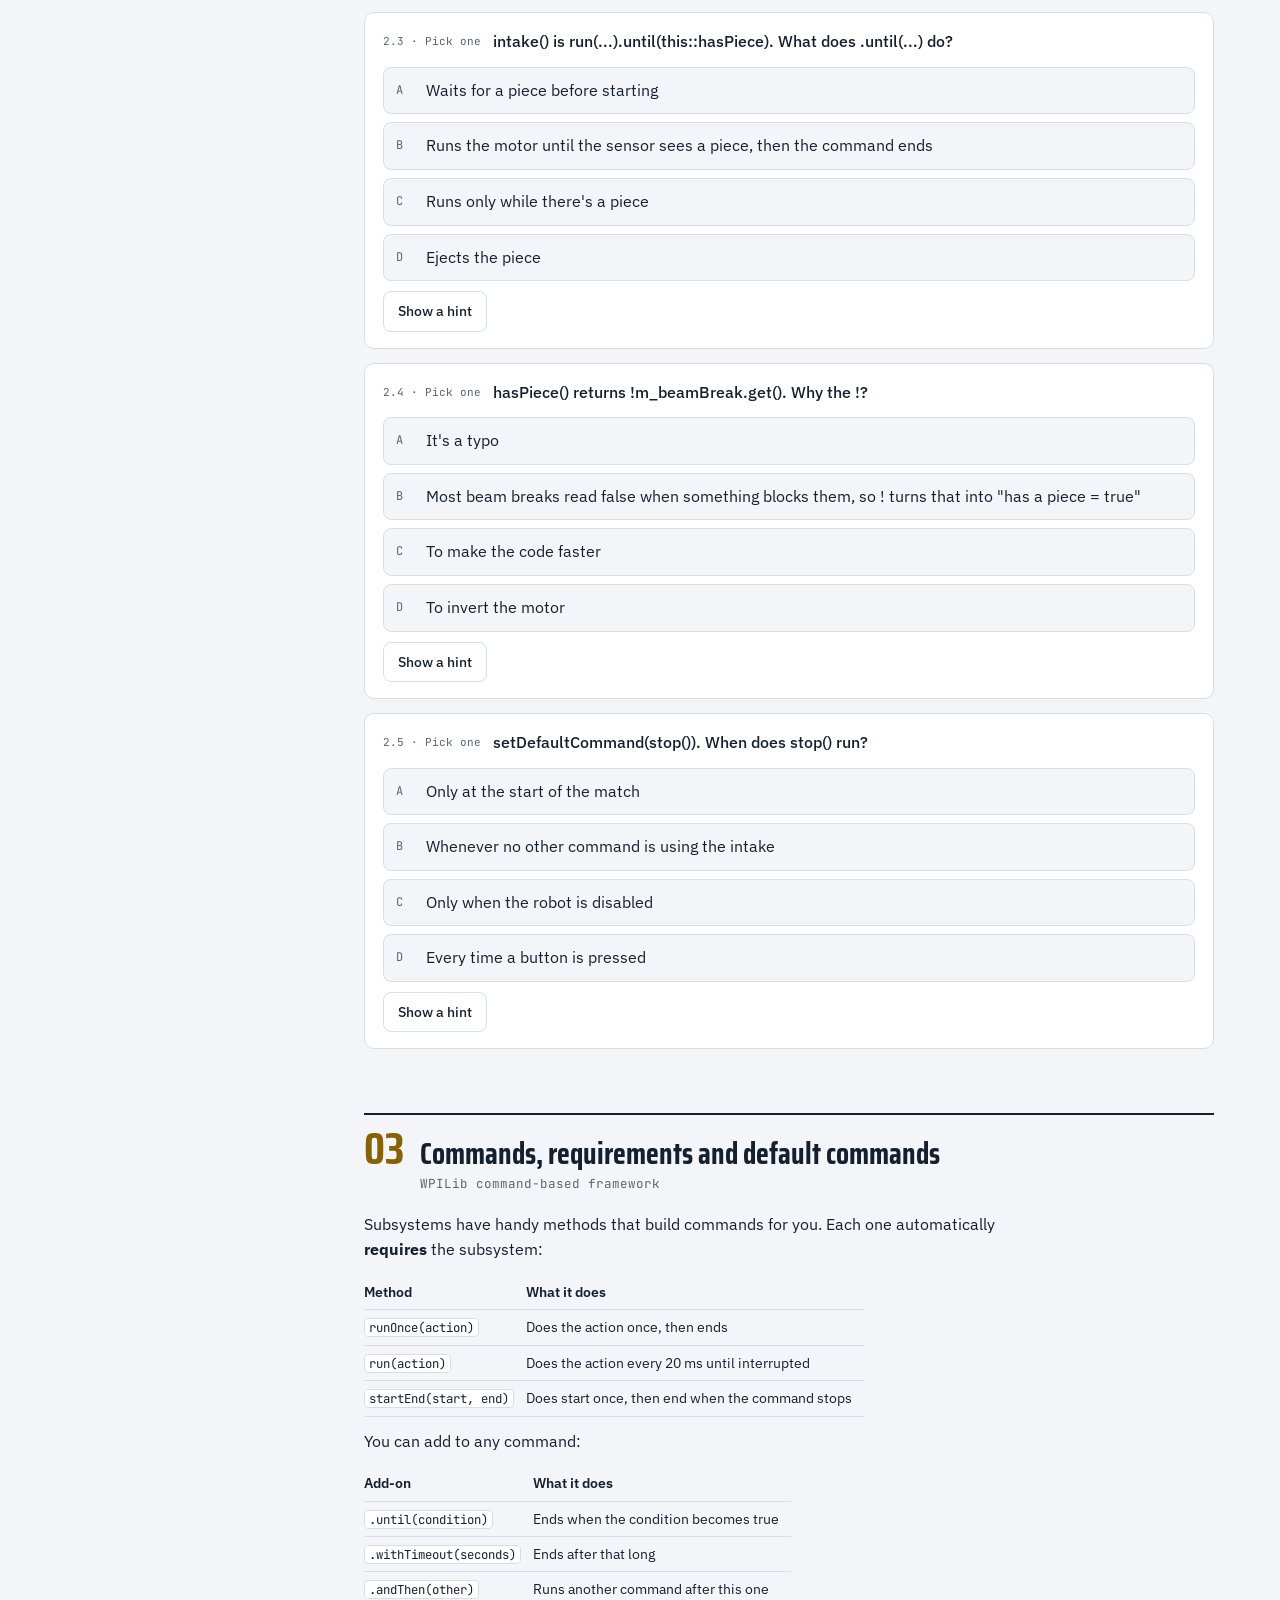
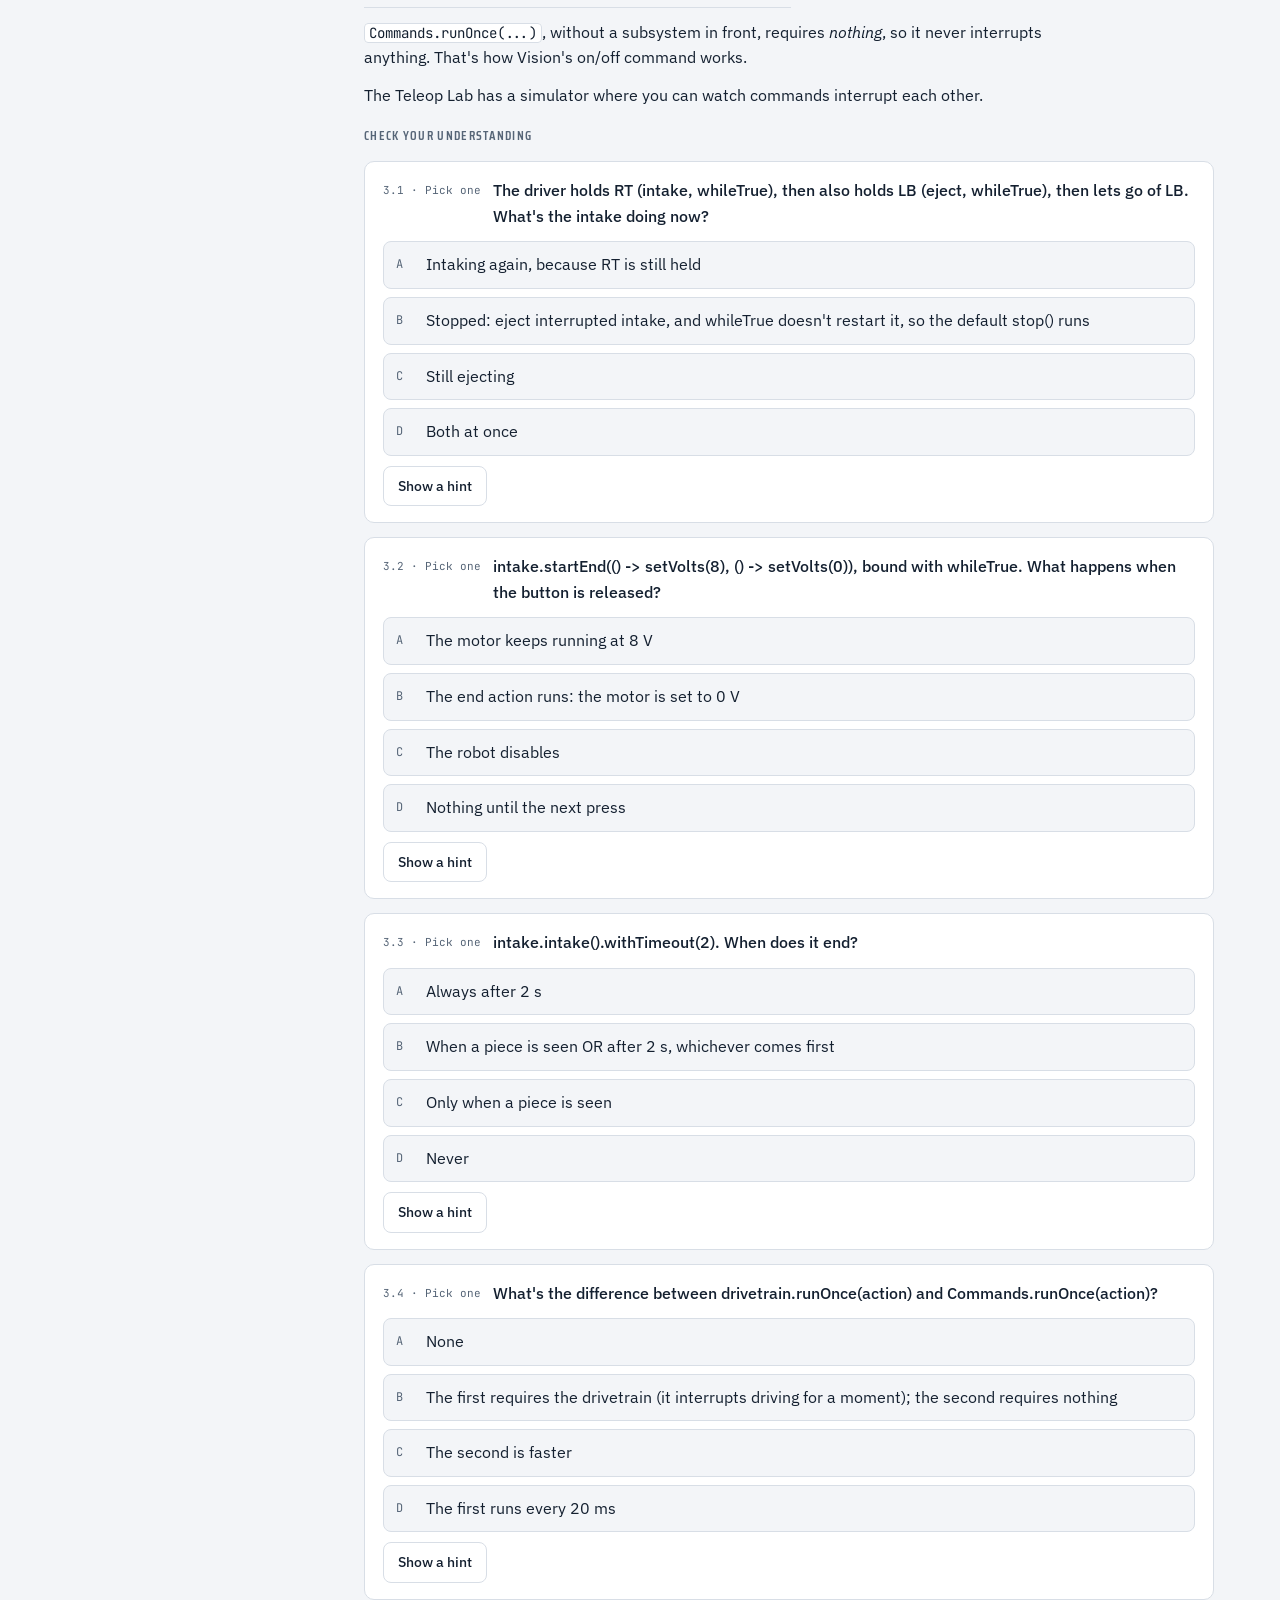
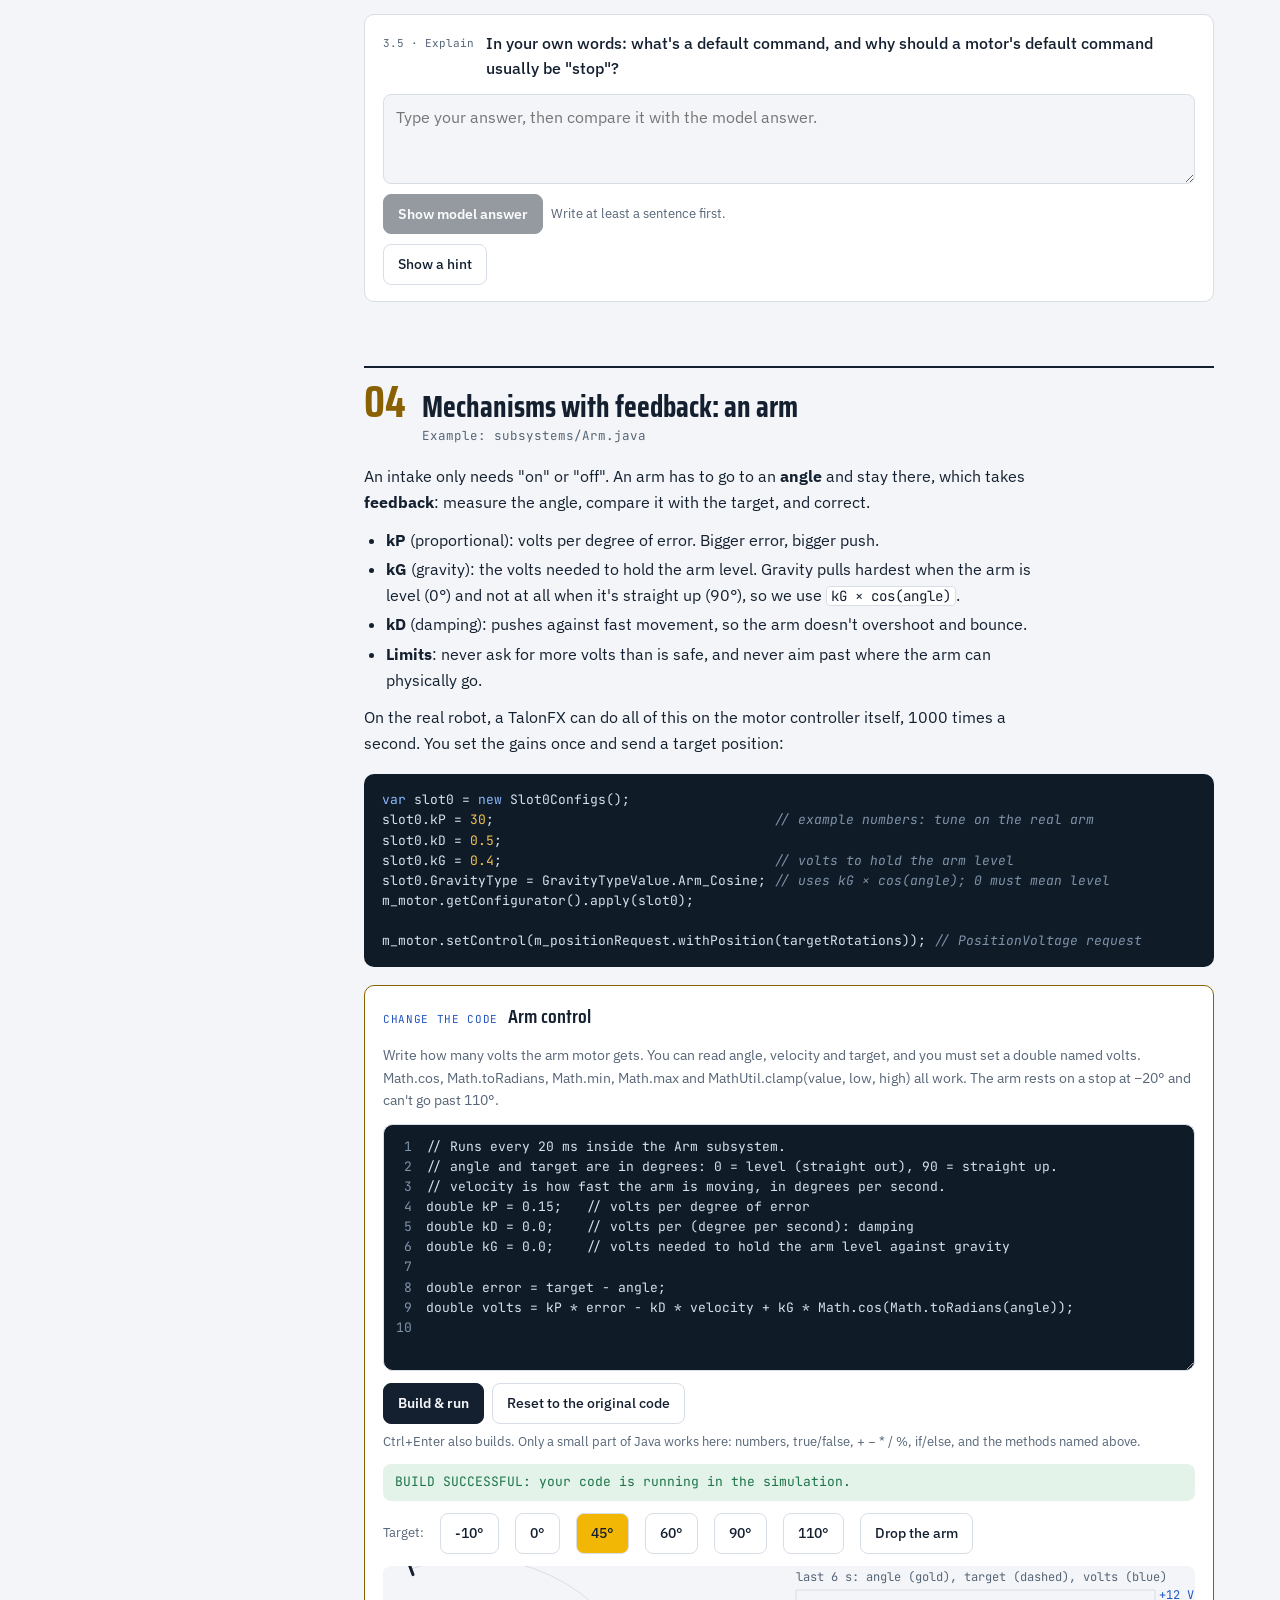
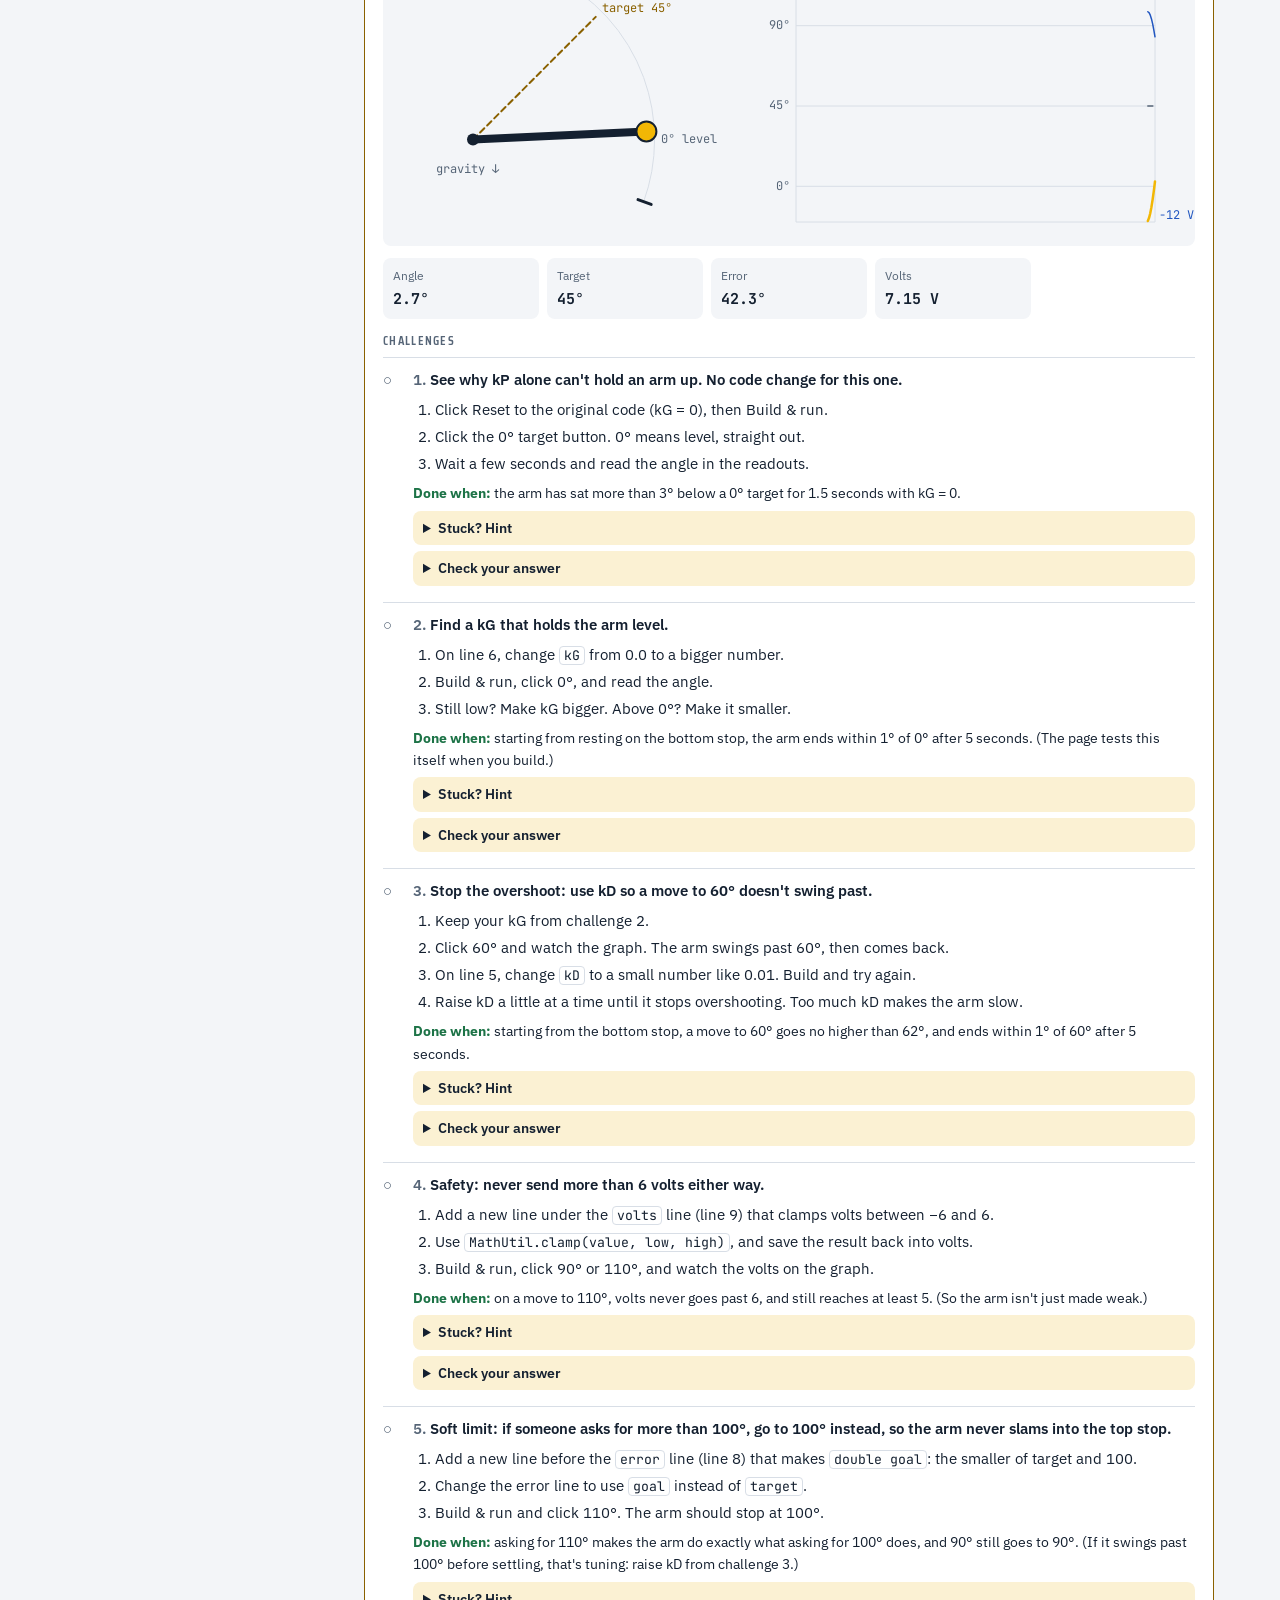
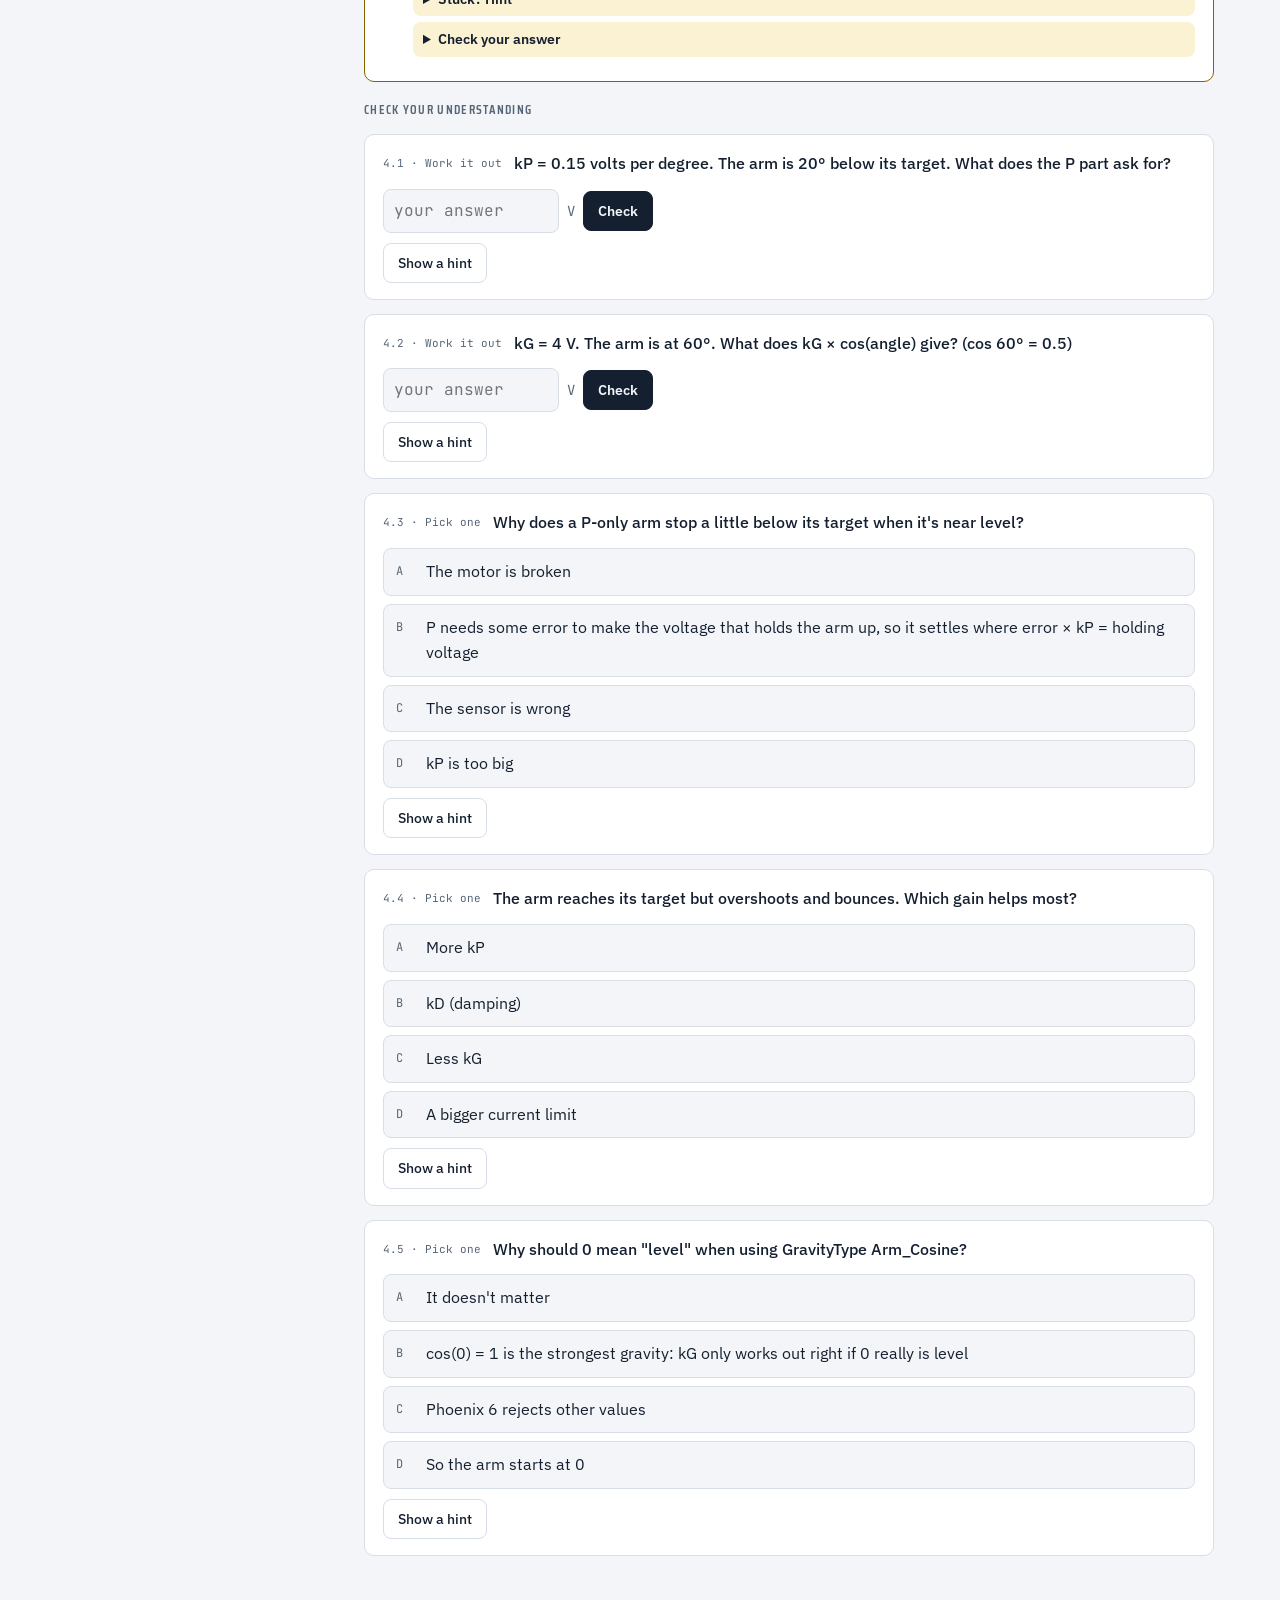
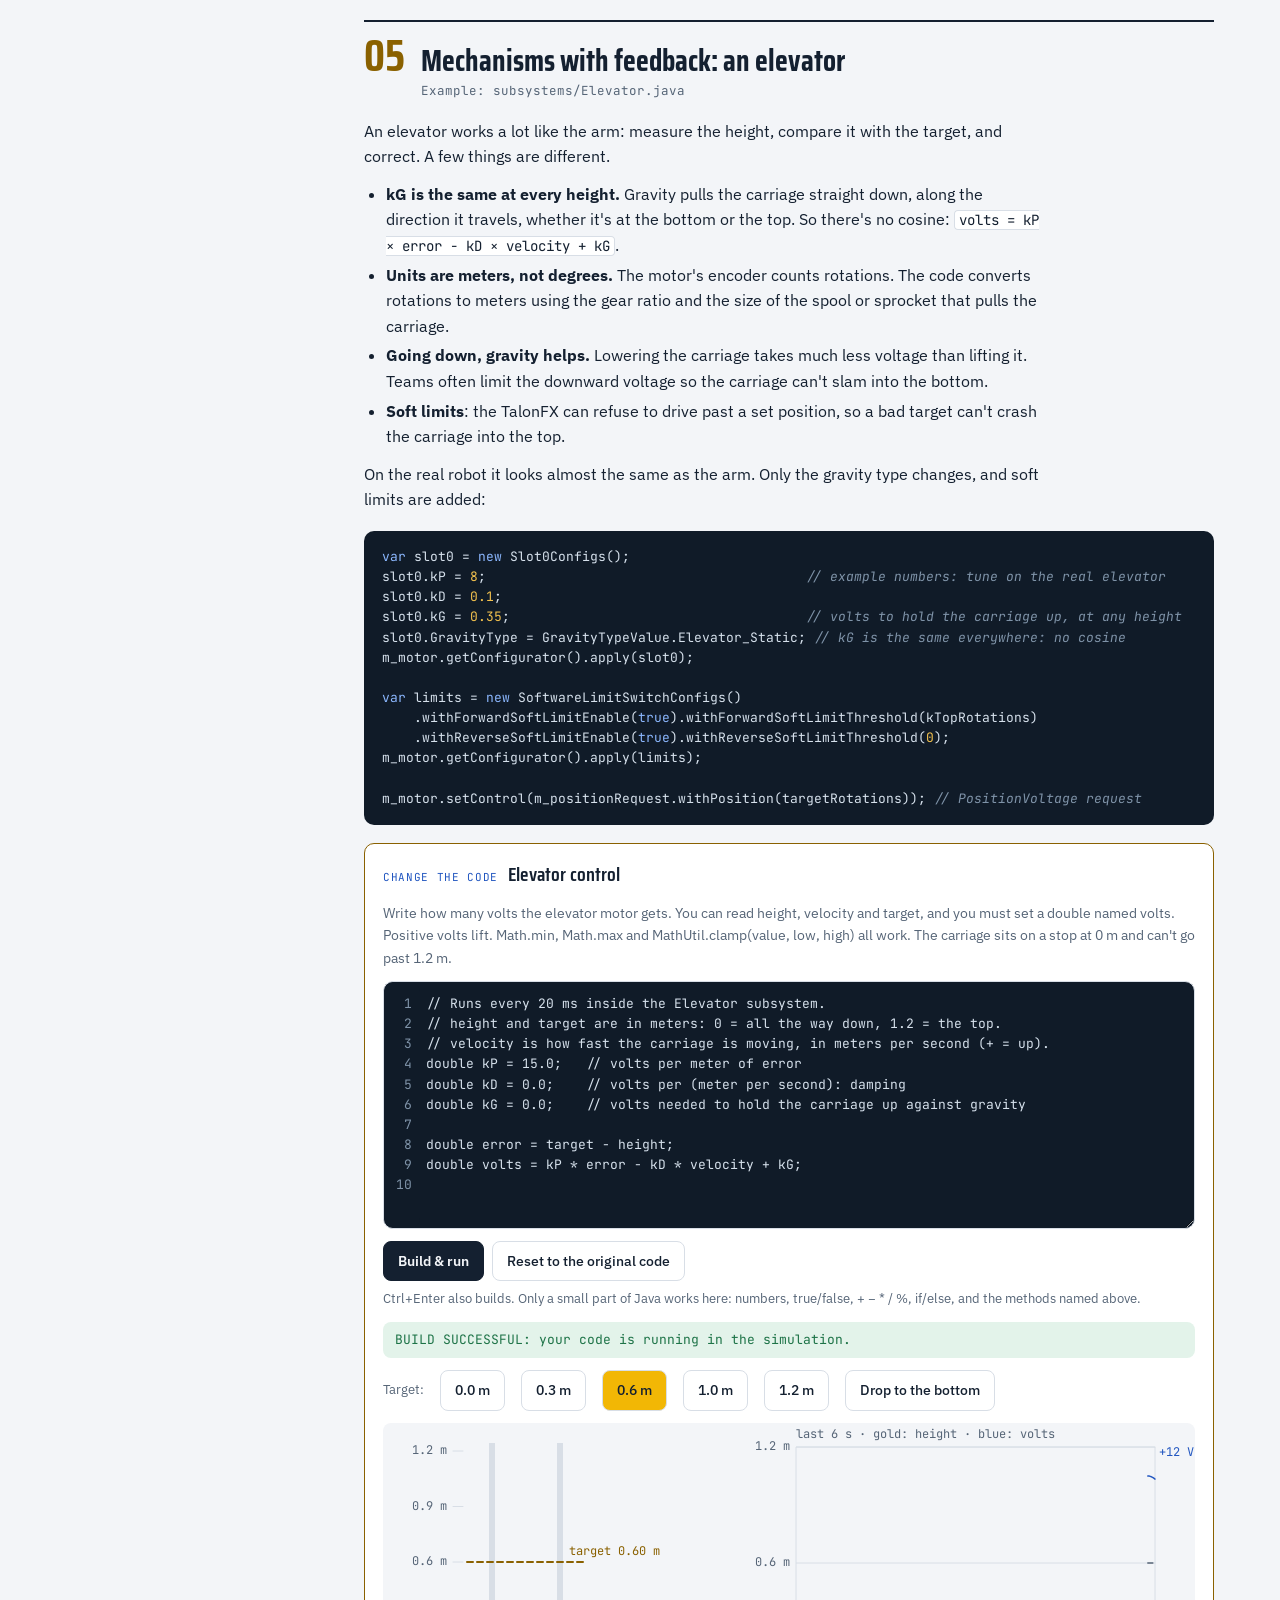
==== commit 0dd7a45b: "Move the SystemCore Lab out to its own site SystemCore wiring is now a separate site (systemcore-lab" ====
--- a/subsystems.html
+++ b/subsystems.html
@@ -18,7 +18,7 @@
       <span class="team">FRC 8352 · CODE Gold</span>
       <span class="name">Subsystems Lab</span>
     </div>
-    <nav class="labnav" aria-label="Labs"><a href="./">Auto Lab</a><a href="teleop.html">Teleop Lab</a><a href="subsystems.html" aria-current="page">Subsystems Lab</a><a href="systemcore.html">SystemCore Lab</a></nav>
+    <nav class="labnav" aria-label="Labs"><a href="./">Auto Lab</a><a href="teleop.html">Teleop Lab</a><a href="subsystems.html" aria-current="page">Subsystems Lab</a></nav>
     <div class="score" aria-live="polite">
       <div class="big"><span id="scoreRight">0</span> <small>/ <span id="scoreTotal">0</span> correct</small></div>
       <div class="bar"><i id="scoreBar"></i></div>
